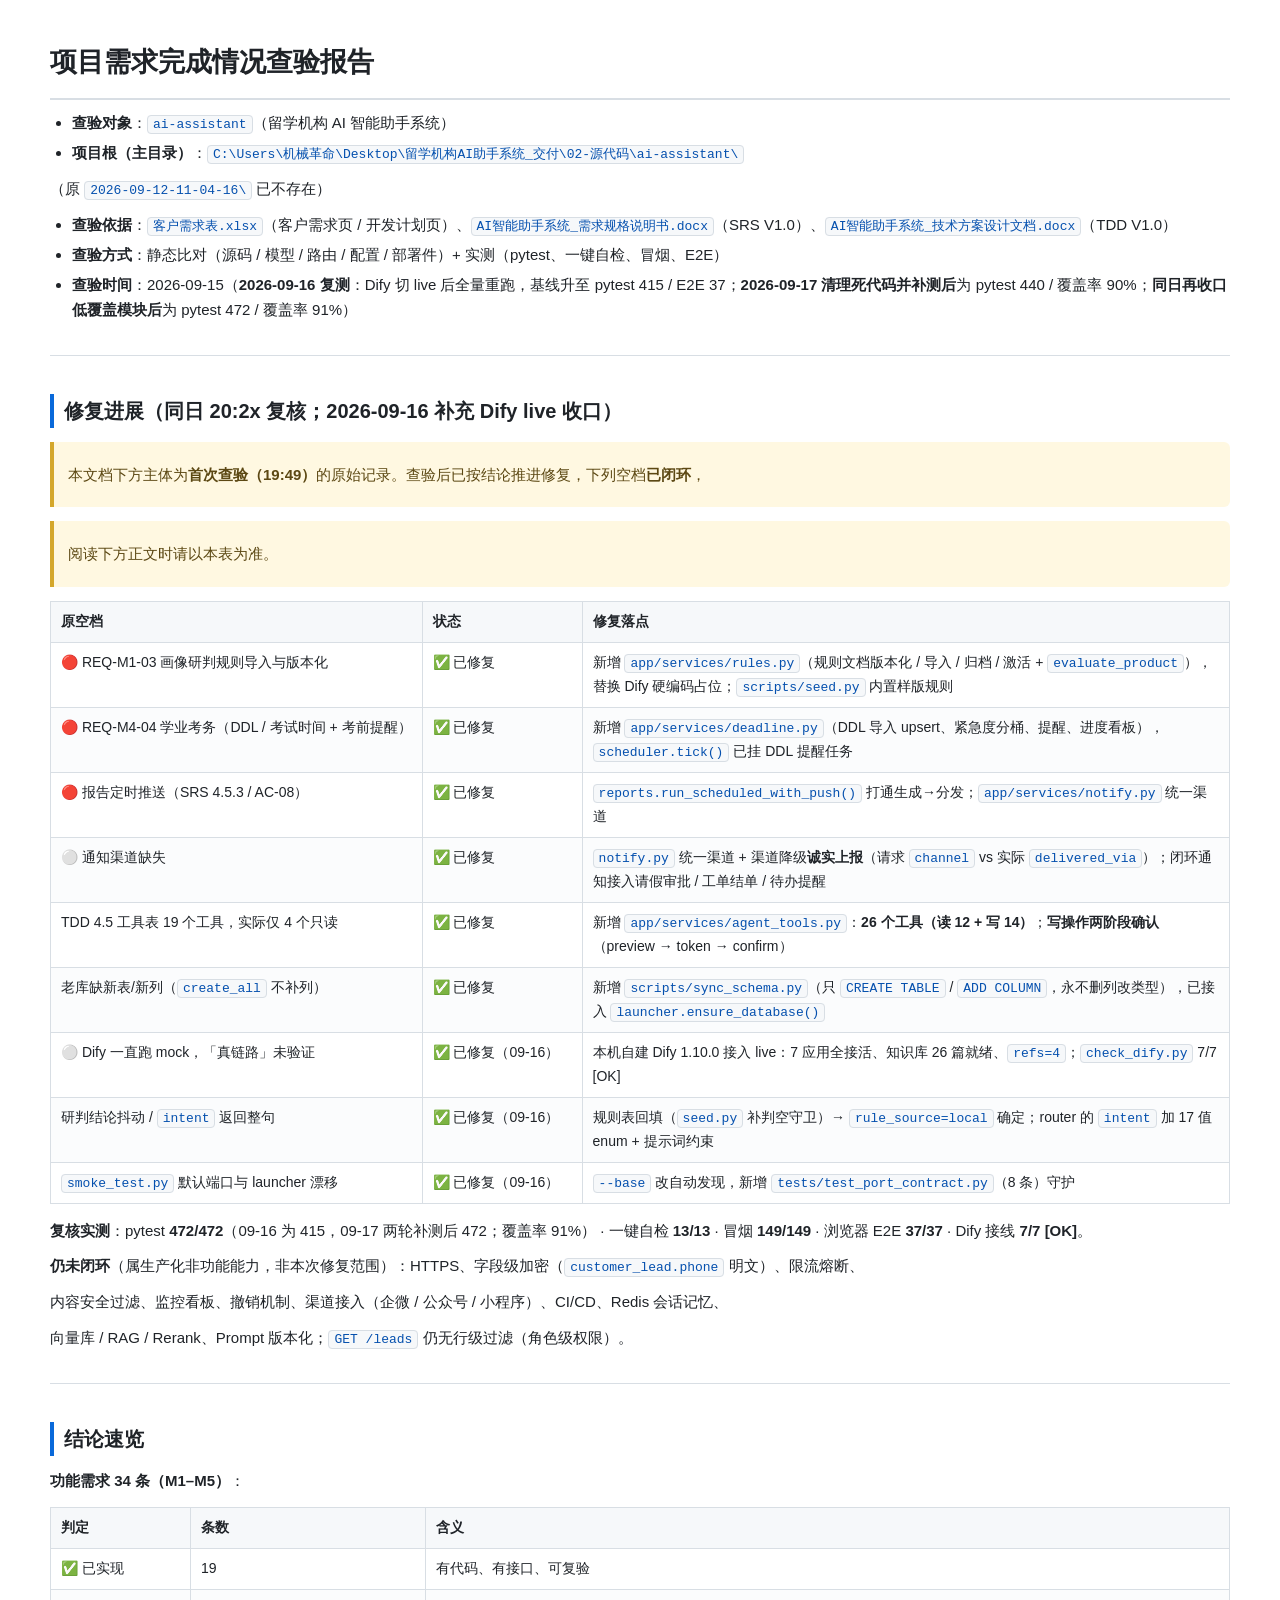
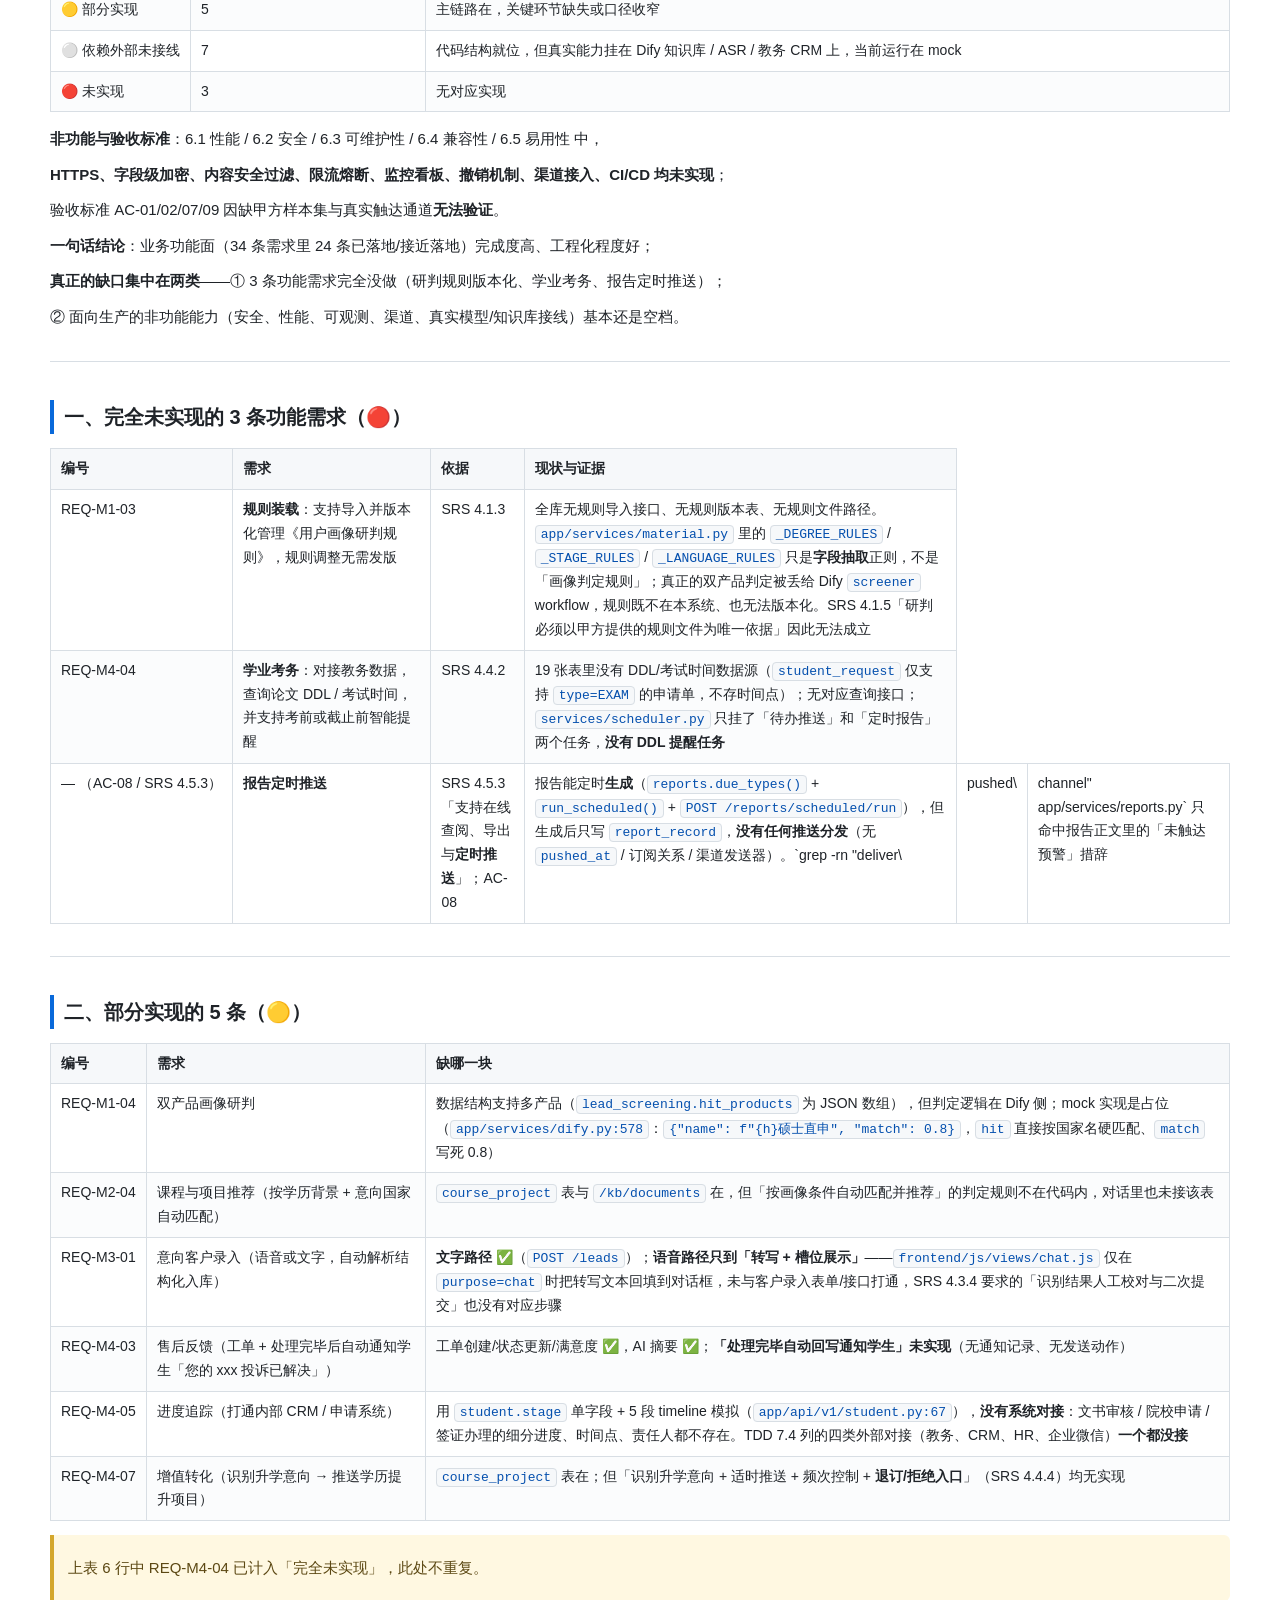
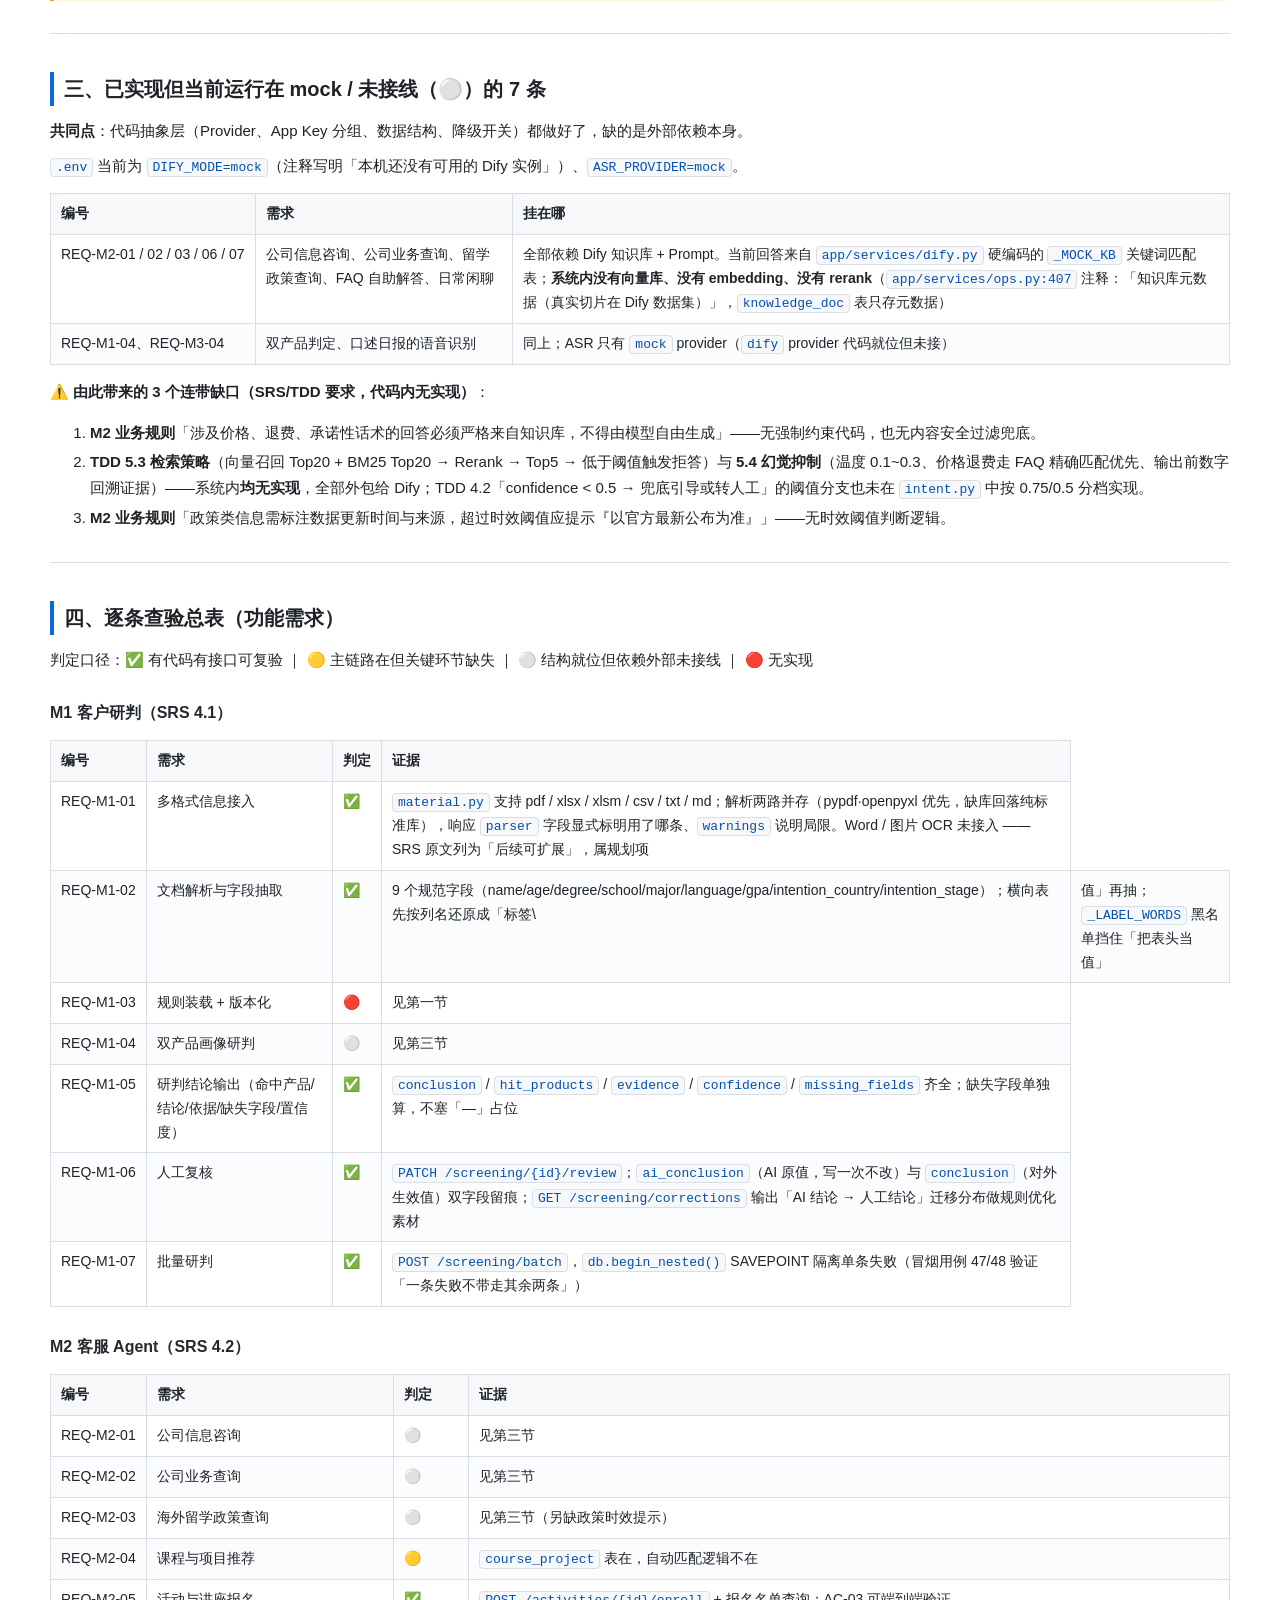
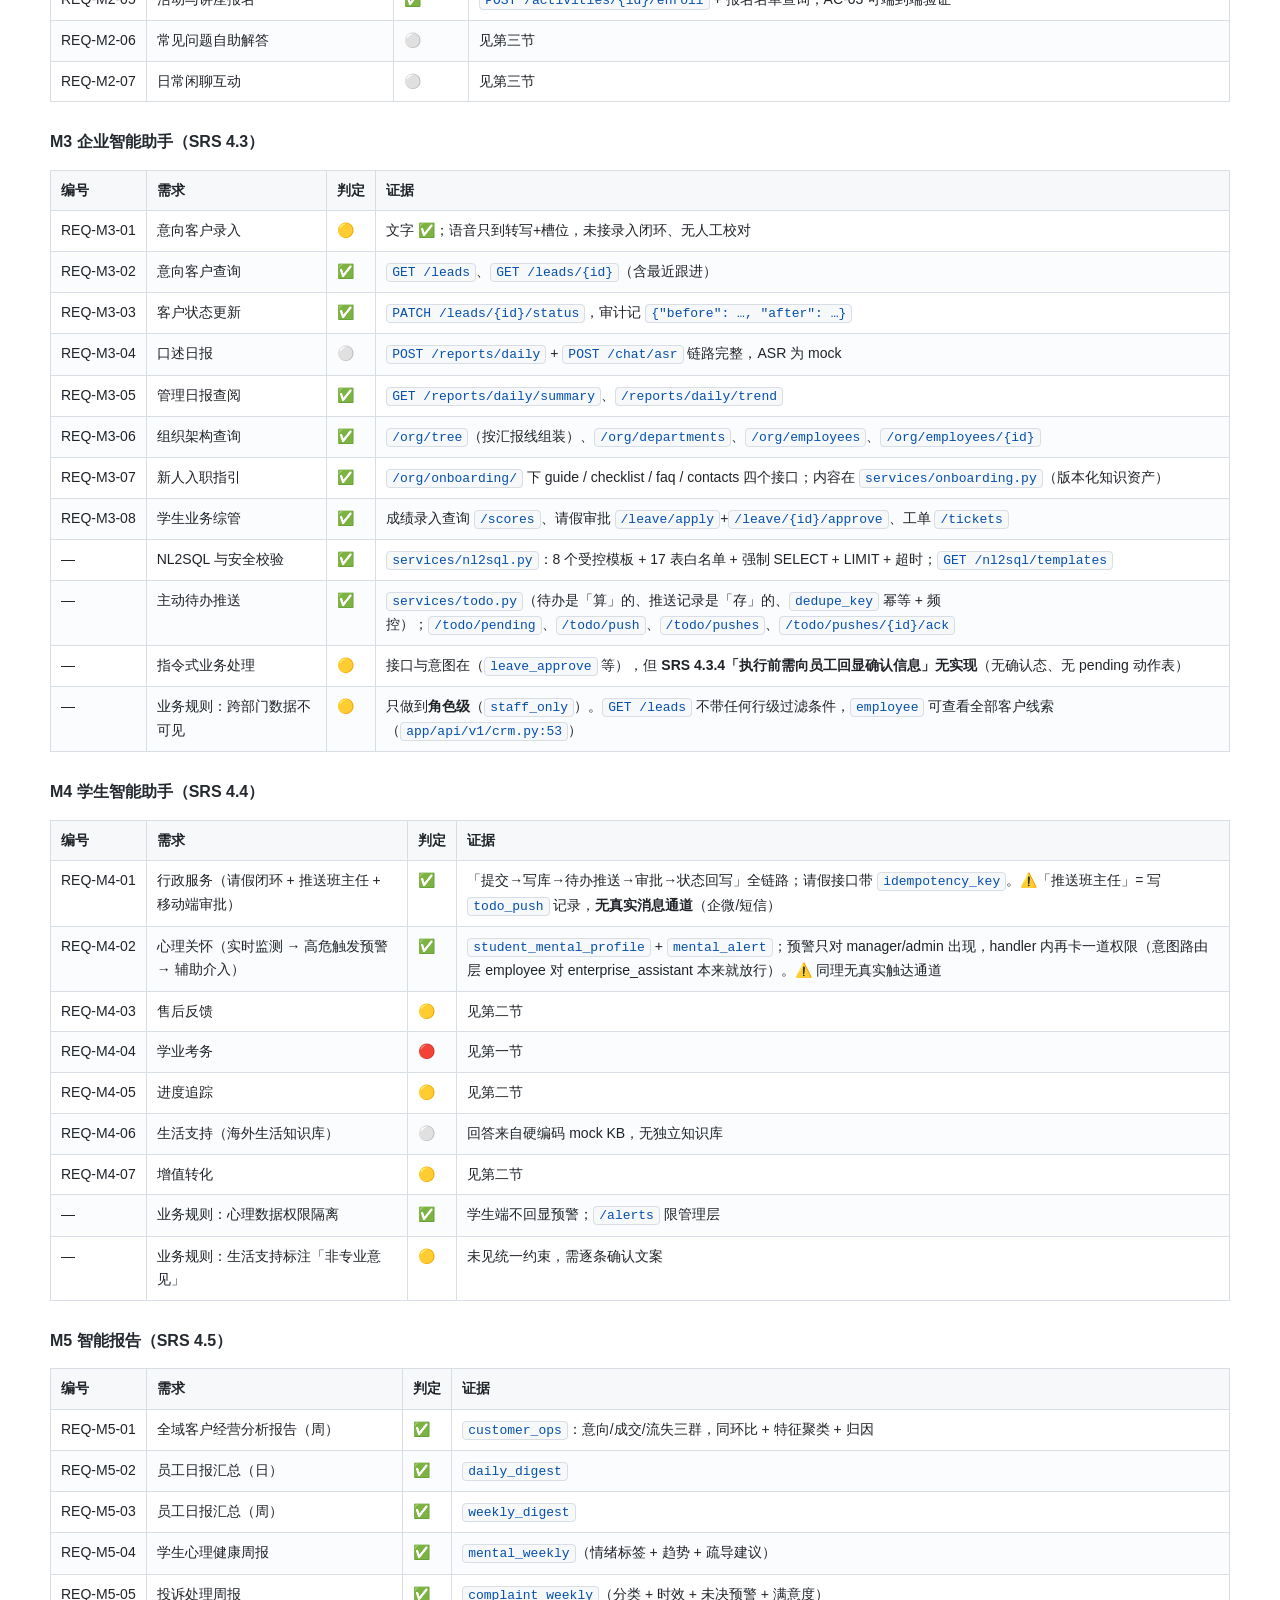
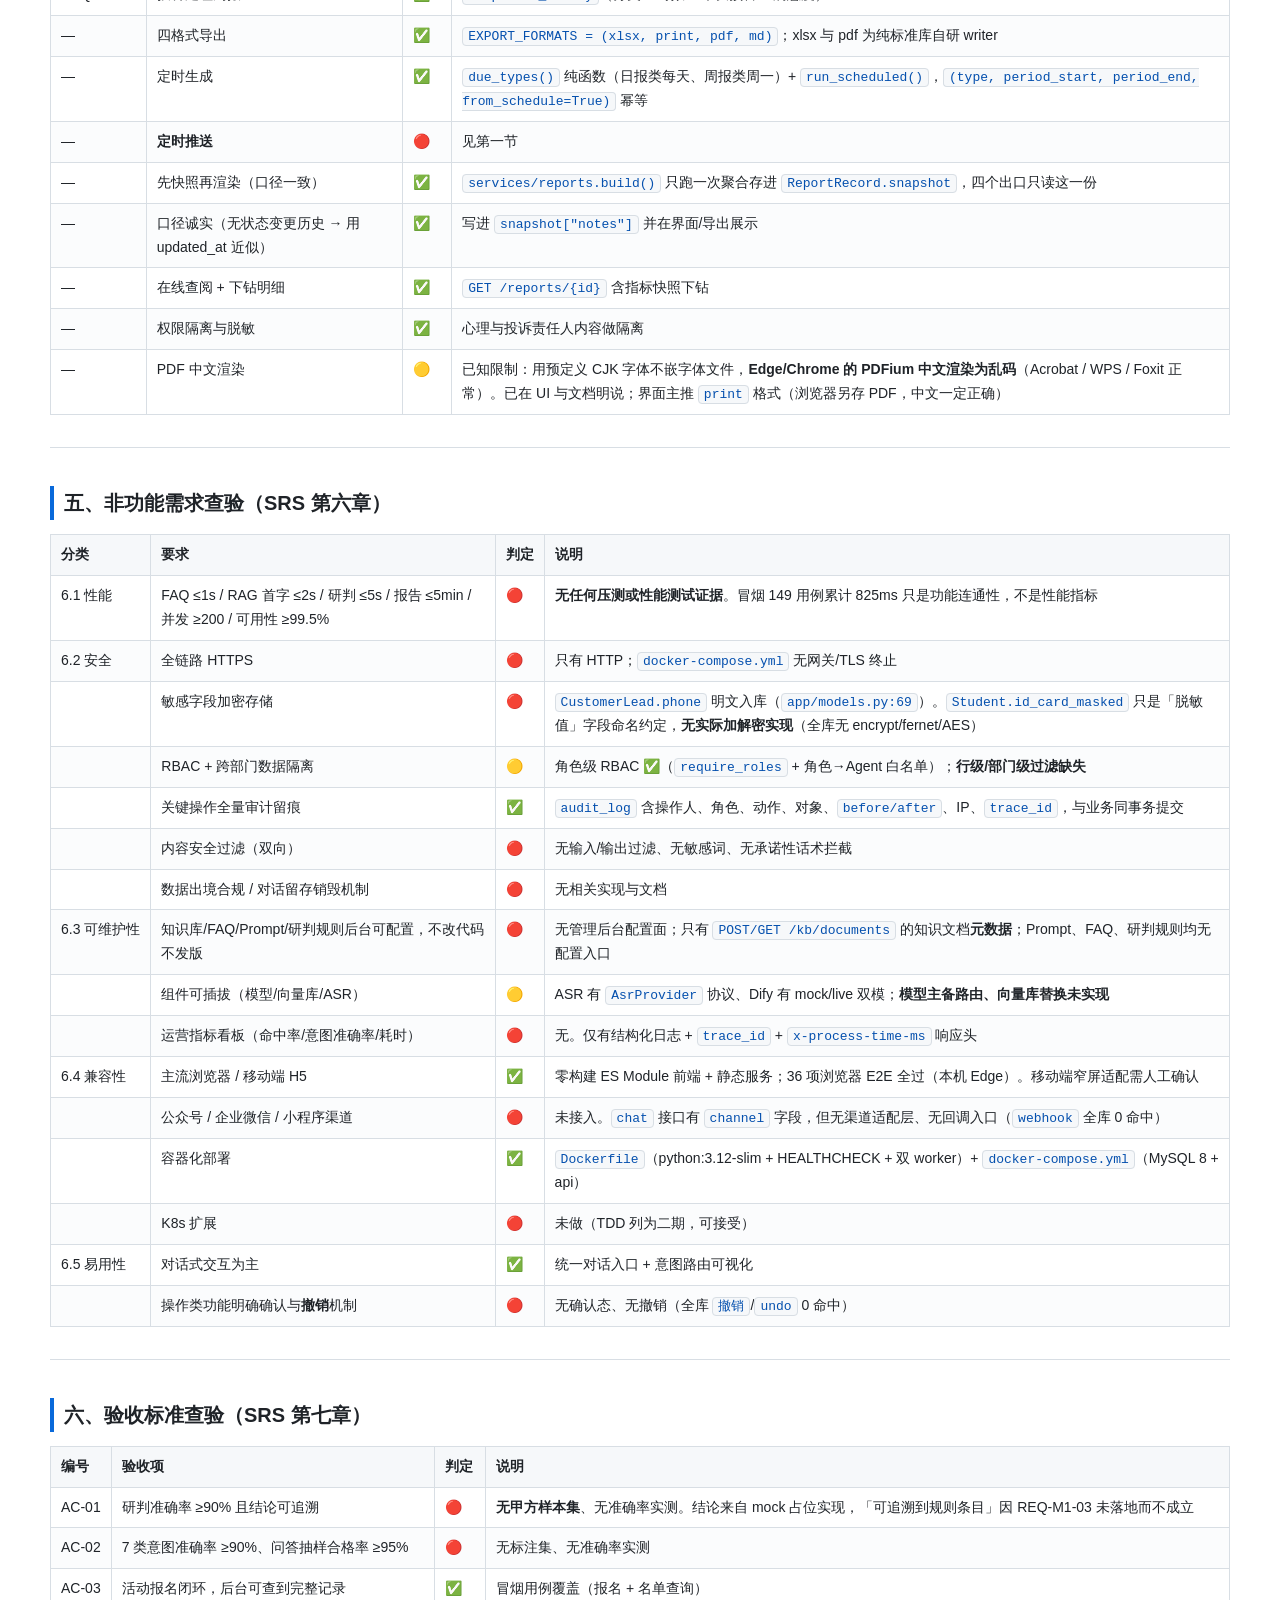
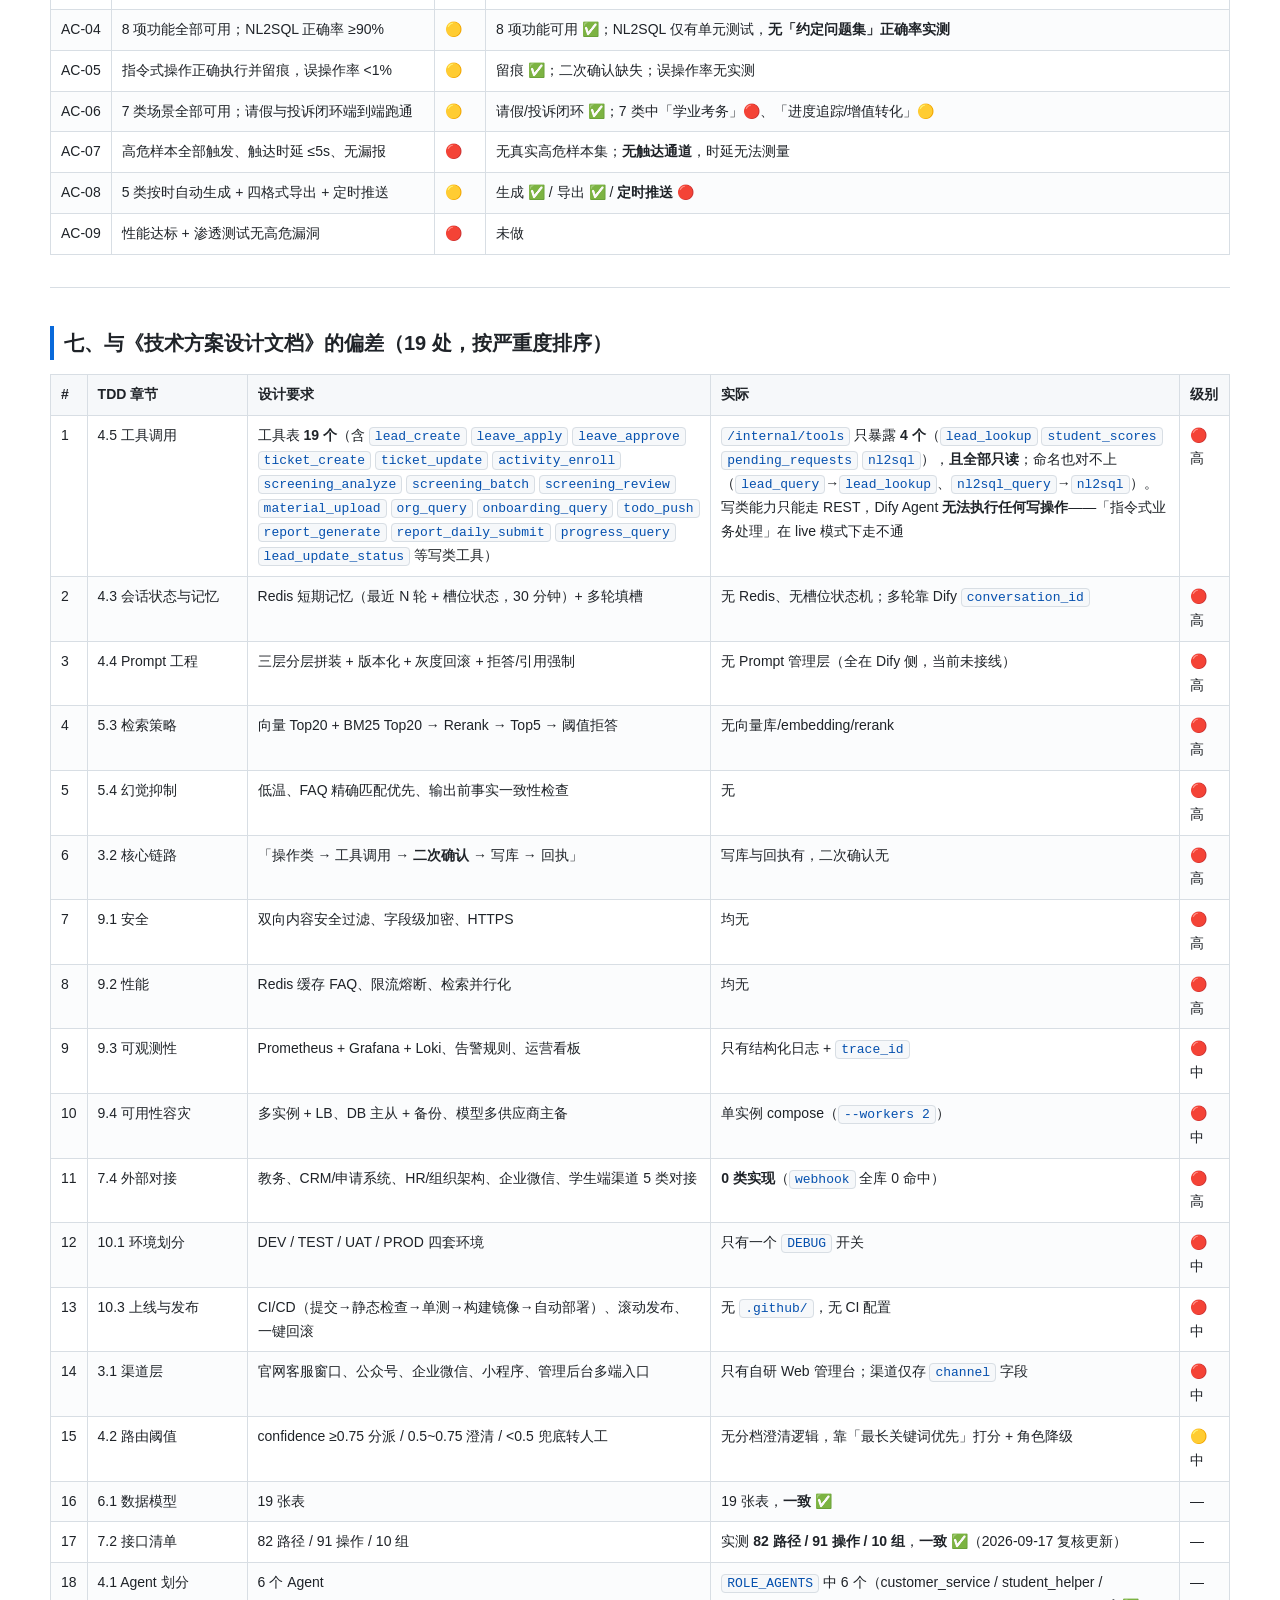
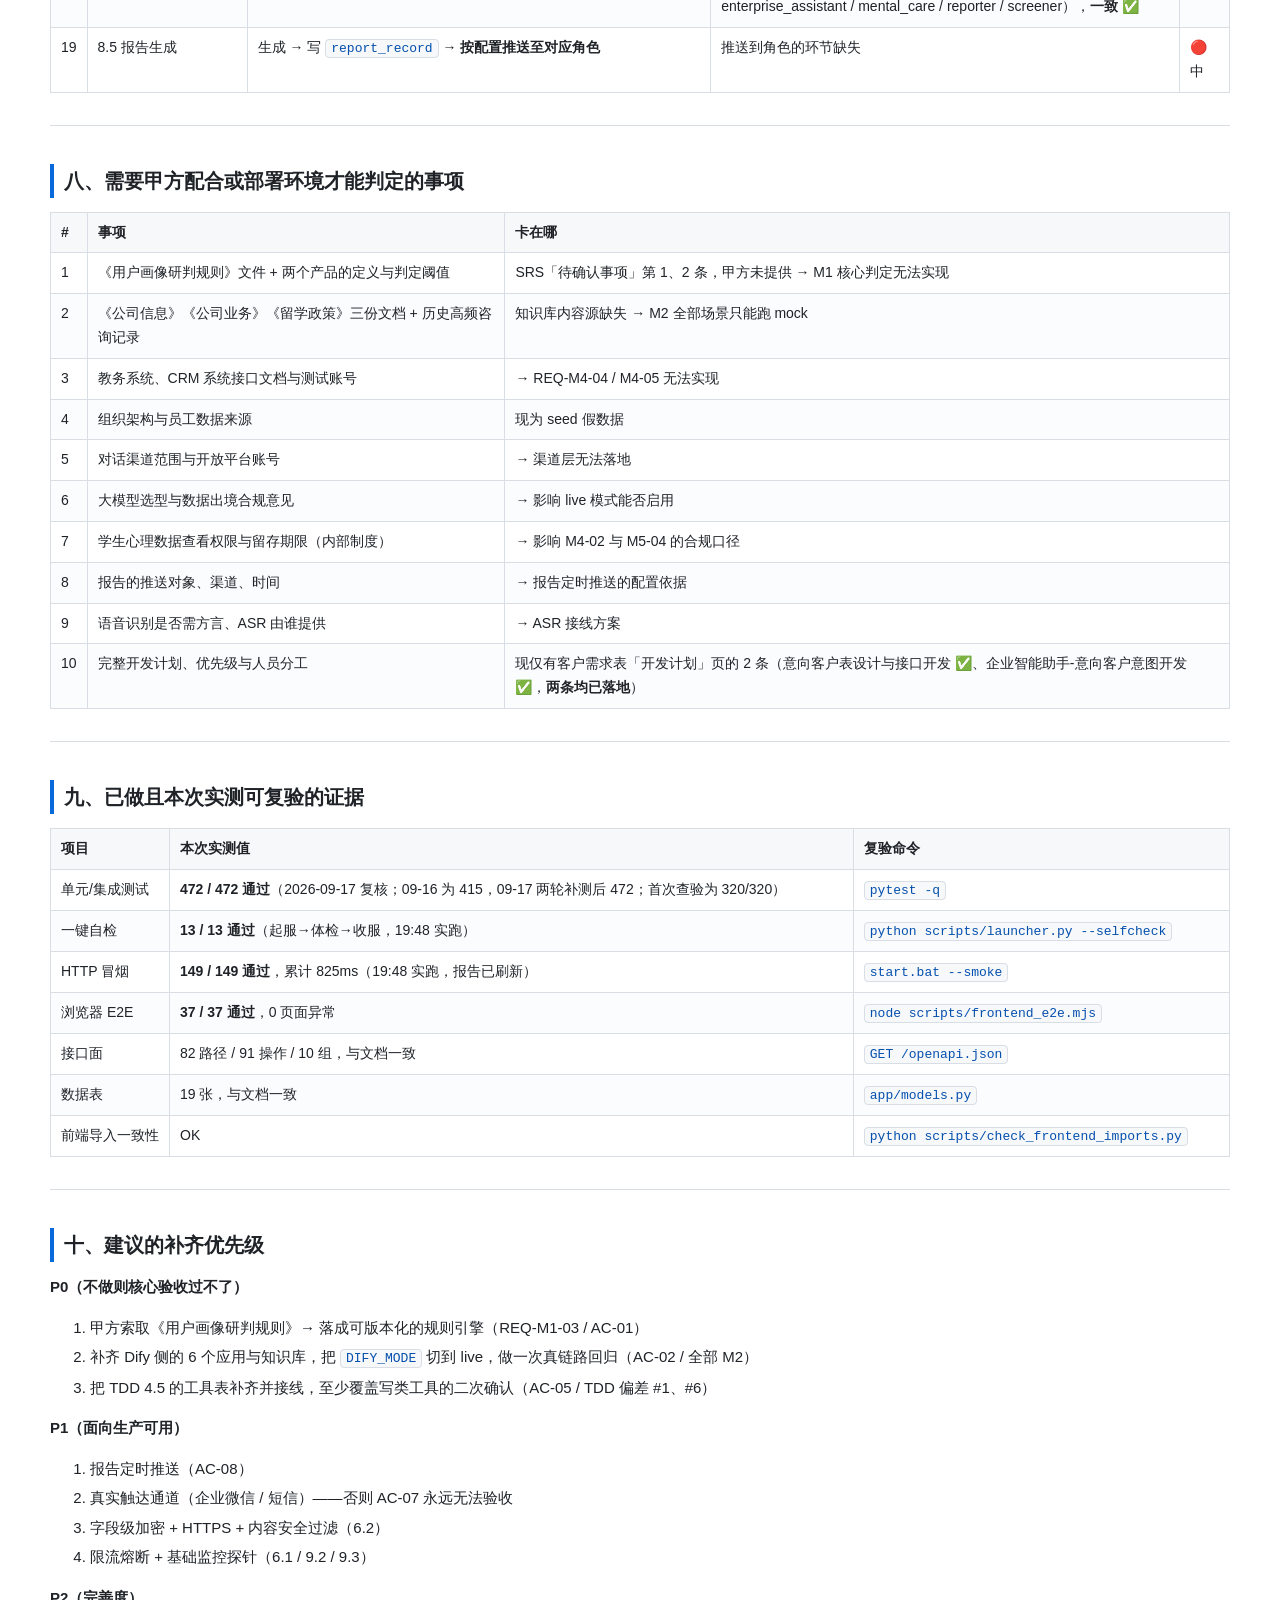
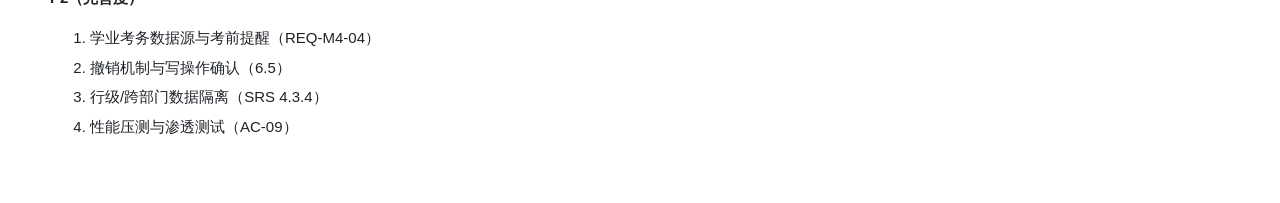
==== 02-源代码/ai-assistant/reports/需求完成情况查验报告.html @ fc799bdf "初始化版本库：留学机构 AI 助手系统交付全量基线（2026-09-17） - 后端 FastAPI + 前端零构建 ES Module + 自建 Dify 1.10 接线 - 交付文档：需求规格书 " ====
<!DOCTYPE html>
<html lang="zh-CN">
<head>
<meta charset="utf-8">
<meta name="viewport" content="width=device-width,initial-scale=1">
<title>项目需求完成情况查验报告</title>
<style>
:root{
  --bg:#ffffff; --fg:#1f2328; --muted:#59636e; --line:#d8dee4;
  --head:#f6f8fa; --accent:#0969da; --warn:#9a6700; --bad:#cf222e; --ok:#1a7f37;
}
*{box-sizing:border-box}
body{
  margin:0; padding:40px 24px 80px; background:var(--bg); color:var(--fg);
  font:15px/1.7 -apple-system,"Segoe UI","Microsoft YaHei",sans-serif;
}
main{max-width:1180px;margin:0 auto}
h1{font-size:27px;margin:0 0 6px;padding-bottom:12px;border-bottom:2px solid var(--line)}
h2{font-size:20px;margin:38px 0 12px;padding-left:10px;border-left:4px solid var(--accent)}
h3{font-size:16px;margin:26px 0 10px;color:#24292f}
h4{font-size:15px;margin:20px 0 8px}
p{margin:10px 0}
ul{margin:10px 0;padding-left:22px}
li{margin:4px 0}
hr{border:0;border-top:1px solid var(--line);margin:32px 0}
blockquote{
  margin:14px 0;padding:10px 14px;background:#fff8e1;border-left:4px solid #d4a72c;
  color:#5c4813;border-radius:0 6px 6px 0;
}
code{
  background:var(--head);border:1px solid var(--line);border-radius:4px;
  padding:1px 5px;font-family:"Cascadia Mono",Consolas,monospace;font-size:13px;
  color:#0550ae;overflow-wrap:break-word;word-break:normal;
}
table{
  width:100%;border-collapse:collapse;margin:14px 0;font-size:14px;
  table-layout:auto;
}
th,td{border:1px solid var(--line);padding:8px 10px;text-align:left;vertical-align:top}
th{background:var(--head);font-weight:600;white-space:nowrap}
tbody tr:nth-child(even){background:#fbfcfd}
td:first-child{white-space:nowrap;width:1%}
td:nth-child(2){min-width:160px}
strong{font-weight:600}
</style>
</head>
<body>
<main>
<h1>项目需求完成情况查验报告</h1>
<ul><li><strong>查验对象</strong>：<code>ai-assistant</code>（留学机构 AI 智能助手系统）</li><li><strong>项目根（主目录）</strong>：<code>C:\Users\机械革命\Desktop\留学机构AI助手系统_交付\02-源代码\ai-assistant\</code></li></ul>
<p>（原 <code>2026-09-12-11-04-16\</code> 已不存在）</p>
<ul><li><strong>查验依据</strong>：<code>客户需求表.xlsx</code>（客户需求页 / 开发计划页）、<code>AI智能助手系统_需求规格说明书.docx</code>（SRS V1.0）、<code>AI智能助手系统_技术方案设计文档.docx</code>（TDD V1.0）</li><li><strong>查验方式</strong>：静态比对（源码 / 模型 / 路由 / 配置 / 部署件）+ 实测（pytest、一键自检、冒烟、E2E）</li><li><strong>查验时间</strong>：2026-09-15（<strong>2026-09-16 复测</strong>：Dify 切 live 后全量重跑，基线升至 pytest 415 / E2E 37；<strong>2026-09-17 清理死代码并补测后</strong>为 pytest 440 / 覆盖率 90%；<strong>同日再收口低覆盖模块后</strong>为 pytest 472 / 覆盖率 91%）</li></ul>
<hr>
<h2>修复进展（同日 20:2x 复核；2026-09-16 补充 Dify live 收口）</h2>
<blockquote><p>本文档下方主体为<strong>首次查验（19:49）</strong>的原始记录。查验后已按结论推进修复，下列空档<strong>已闭环</strong>，</p></blockquote>
<blockquote><p>阅读下方正文时请以本表为准。</p></blockquote>
<table>
<thead><tr><th>原空档</th><th>状态</th><th>修复落点</th></tr></thead>
<tbody>
<tr><td>🔴 REQ-M1-03 画像研判规则导入与版本化</td><td>✅ 已修复</td><td>新增 <code>app/services/rules.py</code>（规则文档版本化 / 导入 / 归档 / 激活 + <code>evaluate_product</code>），替换 Dify 硬编码占位；<code>scripts/seed.py</code> 内置样版规则</td></tr>
<tr><td>🔴 REQ-M4-04 学业考务（DDL / 考试时间 + 考前提醒）</td><td>✅ 已修复</td><td>新增 <code>app/services/deadline.py</code>（DDL 导入 upsert、紧急度分桶、提醒、进度看板），<code>scheduler.tick()</code> 已挂 DDL 提醒任务</td></tr>
<tr><td>🔴 报告定时推送（SRS 4.5.3 / AC-08）</td><td>✅ 已修复</td><td><code>reports.run_scheduled_with_push()</code> 打通生成→分发；<code>app/services/notify.py</code> 统一渠道</td></tr>
<tr><td>⚪ 通知渠道缺失</td><td>✅ 已修复</td><td><code>notify.py</code> 统一渠道 + 渠道降级<strong>诚实上报</strong>（请求 <code>channel</code> vs 实际 <code>delivered_via</code>）；闭环通知接入请假审批 / 工单结单 / 待办提醒</td></tr>
<tr><td>TDD 4.5 工具表 19 个工具，实际仅 4 个只读</td><td>✅ 已修复</td><td>新增 <code>app/services/agent_tools.py</code>：<strong>26 个工具（读 12 + 写 14）</strong>；<strong>写操作两阶段确认</strong>（preview → token → confirm）</td></tr>
<tr><td>老库缺新表/新列（<code>create_all</code> 不补列）</td><td>✅ 已修复</td><td>新增 <code>scripts/sync_schema.py</code>（只 <code>CREATE TABLE</code> / <code>ADD COLUMN</code>，永不删列改类型），已接入 <code>launcher.ensure_database()</code></td></tr>
<tr><td>⚪ Dify 一直跑 mock，「真链路」未验证</td><td>✅ 已修复（09-16）</td><td>本机自建 Dify 1.10.0 接入 live：7 应用全接活、知识库 26 篇就绪、<code>refs=4</code>；<code>check_dify.py</code> 7/7 [OK]</td></tr>
<tr><td>研判结论抖动 / <code>intent</code> 返回整句</td><td>✅ 已修复（09-16）</td><td>规则表回填（<code>seed.py</code> 补判空守卫）→ <code>rule_source=local</code> 确定；router 的 <code>intent</code> 加 17 值 enum + 提示词约束</td></tr>
<tr><td><code>smoke_test.py</code> 默认端口与 launcher 漂移</td><td>✅ 已修复（09-16）</td><td><code>--base</code> 改自动发现，新增 <code>tests/test_port_contract.py</code>（8 条）守护</td></tr>
</tbody></table>
<p><strong>复核实测</strong>：pytest <strong>472/472</strong>（09-16 为 415，09-17 两轮补测后 472；覆盖率 91%） · 一键自检 <strong>13/13</strong> · 冒烟 <strong>149/149</strong> · 浏览器 E2E <strong>37/37</strong> · Dify 接线 <strong>7/7 [OK]</strong>。</p>
<p><strong>仍未闭环</strong>（属生产化非功能能力，非本次修复范围）：HTTPS、字段级加密（<code>customer_lead.phone</code> 明文）、限流熔断、</p>
<p>内容安全过滤、监控看板、撤销机制、渠道接入（企微 / 公众号 / 小程序）、CI/CD、Redis 会话记忆、</p>
<p>向量库 / RAG / Rerank、Prompt 版本化；<code>GET /leads</code> 仍无行级过滤（角色级权限）。</p>
<hr>
<h2>结论速览</h2>
<p><strong>功能需求 34 条（M1–M5）</strong>：</p>
<table>
<thead><tr><th>判定</th><th>条数</th><th>含义</th></tr></thead>
<tbody>
<tr><td>✅ 已实现</td><td>19</td><td>有代码、有接口、可复验</td></tr>
<tr><td>🟡 部分实现</td><td>5</td><td>主链路在，关键环节缺失或口径收窄</td></tr>
<tr><td>⚪ 依赖外部未接线</td><td>7</td><td>代码结构就位，但真实能力挂在 Dify 知识库 / ASR / 教务 CRM 上，当前运行在 mock</td></tr>
<tr><td>🔴 未实现</td><td>3</td><td>无对应实现</td></tr>
</tbody></table>
<p><strong>非功能与验收标准</strong>：6.1 性能 / 6.2 安全 / 6.3 可维护性 / 6.4 兼容性 / 6.5 易用性 中，</p>
<p><strong>HTTPS、字段级加密、内容安全过滤、限流熔断、监控看板、撤销机制、渠道接入、CI/CD 均未实现</strong>；</p>
<p>验收标准 AC-01/02/07/09 因缺甲方样本集与真实触达通道<strong>无法验证</strong>。</p>
<p><strong>一句话结论</strong>：业务功能面（34 条需求里 24 条已落地/接近落地）完成度高、工程化程度好；</p>
<p><strong>真正的缺口集中在两类</strong>——① 3 条功能需求完全没做（研判规则版本化、学业考务、报告定时推送）；</p>
<p>② 面向生产的非功能能力（安全、性能、可观测、渠道、真实模型/知识库接线）基本还是空档。</p>
<hr>
<h2>一、完全未实现的 3 条功能需求（🔴）</h2>
<table>
<thead><tr><th>编号</th><th>需求</th><th>依据</th><th>现状与证据</th></tr></thead>
<tbody>
<tr><td>REQ-M1-03</td><td><strong>规则装载</strong>：支持导入并版本化管理《用户画像研判规则》，规则调整无需发版</td><td>SRS 4.1.3</td><td>全库无规则导入接口、无规则版本表、无规则文件路径。<code>app/services/material.py</code> 里的 <code>_DEGREE_RULES</code> / <code>_STAGE_RULES</code> / <code>_LANGUAGE_RULES</code> 只是<strong>字段抽取</strong>正则，不是「画像判定规则」；真正的双产品判定被丢给 Dify <code>screener</code> workflow，规则既不在本系统、也无法版本化。SRS 4.1.5「研判必须以甲方提供的规则文件为唯一依据」因此无法成立</td></tr>
<tr><td>REQ-M4-04</td><td><strong>学业考务</strong>：对接教务数据，查询论文 DDL / 考试时间，并支持考前或截止前智能提醒</td><td>SRS 4.4.2</td><td>19 张表里没有 DDL/考试时间数据源（<code>student_request</code> 仅支持 <code>type=EXAM</code> 的申请单，不存时间点）；无对应查询接口；<code>services/scheduler.py</code> 只挂了「待办推送」和「定时报告」两个任务，<strong>没有 DDL 提醒任务</strong></td></tr>
<tr><td>— （AC-08 / SRS 4.5.3）</td><td><strong>报告定时推送</strong></td><td>SRS 4.5.3「支持在线查阅、导出与<strong>定时推送</strong>」；AC-08</td><td>报告能定时<strong>生成</strong>（<code>reports.due_types()</code> + <code>run_scheduled()</code> + <code>POST /reports/scheduled/run</code>），但生成后只写 <code>report_record</code>，<strong>没有任何推送分发</strong>（无 <code>pushed_at</code> / 订阅关系 / 渠道发送器）。`grep -rn "deliver\</td><td>pushed\</td><td>channel" app/services/reports.py` 只命中报告正文里的「未触达预警」措辞</td></tr>
</tbody></table>
<hr>
<h2>二、部分实现的 5 条（🟡）</h2>
<table>
<thead><tr><th>编号</th><th>需求</th><th>缺哪一块</th></tr></thead>
<tbody>
<tr><td>REQ-M1-04</td><td>双产品画像研判</td><td>数据结构支持多产品（<code>lead_screening.hit_products</code> 为 JSON 数组），但判定逻辑在 Dify 侧；mock 实现是占位（<code>app/services/dify.py:578</code>：<code>{"name": f"{h}硕士直申", "match": 0.8}</code>，<code>hit</code> 直接按国家名硬匹配、<code>match</code> 写死 0.8）</td></tr>
<tr><td>REQ-M2-04</td><td>课程与项目推荐（按学历背景 + 意向国家自动匹配）</td><td><code>course_project</code> 表与 <code>/kb/documents</code> 在，但「按画像条件自动匹配并推荐」的判定规则不在代码内，对话里也未接该表</td></tr>
<tr><td>REQ-M3-01</td><td>意向客户录入（语音或文字，自动解析结构化入库）</td><td><strong>文字路径 ✅</strong>（<code>POST /leads</code>）；<strong>语音路径只到「转写 + 槽位展示」</strong>——<code>frontend/js/views/chat.js</code> 仅在 <code>purpose=chat</code> 时把转写文本回填到对话框，未与客户录入表单/接口打通，SRS 4.3.4 要求的「识别结果人工校对与二次提交」也没有对应步骤</td></tr>
<tr><td>REQ-M4-03</td><td>售后反馈（工单 + 处理完毕后自动通知学生「您的 xxx 投诉已解决」）</td><td>工单创建/状态更新/满意度 ✅，AI 摘要 ✅；<strong>「处理完毕自动回写通知学生」未实现</strong>（无通知记录、无发送动作）</td></tr>
<tr><td>REQ-M4-05</td><td>进度追踪（打通内部 CRM / 申请系统）</td><td>用 <code>student.stage</code> 单字段 + 5 段 timeline 模拟（<code>app/api/v1/student.py:67</code>），<strong>没有系统对接</strong>：文书审核 / 院校申请 / 签证办理的细分进度、时间点、责任人都不存在。TDD 7.4 列的四类外部对接（教务、CRM、HR、企业微信）<strong>一个都没接</strong></td></tr>
<tr><td>REQ-M4-07</td><td>增值转化（识别升学意向 → 推送学历提升项目）</td><td><code>course_project</code> 表在；但「识别升学意向 + 适时推送 + 频次控制 + <strong>退订/拒绝入口</strong>」（SRS 4.4.4）均无实现</td></tr>
</tbody></table>
<blockquote><p>上表 6 行中 REQ-M4-04 已计入「完全未实现」，此处不重复。</p></blockquote>
<hr>
<h2>三、已实现但当前运行在 mock / 未接线（⚪）的 7 条</h2>
<p><strong>共同点</strong>：代码抽象层（Provider、App Key 分组、数据结构、降级开关）都做好了，缺的是外部依赖本身。</p>
<p><code>.env</code> 当前为 <code>DIFY_MODE=mock</code>（注释写明「本机还没有可用的 Dify 实例」）、<code>ASR_PROVIDER=mock</code>。</p>
<table>
<thead><tr><th>编号</th><th>需求</th><th>挂在哪</th></tr></thead>
<tbody>
<tr><td>REQ-M2-01 / 02 / 03 / 06 / 07</td><td>公司信息咨询、公司业务查询、留学政策查询、FAQ 自助解答、日常闲聊</td><td>全部依赖 Dify 知识库 + Prompt。当前回答来自 <code>app/services/dify.py</code> 硬编码的 <code>_MOCK_KB</code> 关键词匹配表；<strong>系统内没有向量库、没有 embedding、没有 rerank</strong>（<code>app/services/ops.py:407</code> 注释：「知识库元数据（真实切片在 Dify 数据集）」，<code>knowledge_doc</code> 表只存元数据）</td></tr>
<tr><td>REQ-M1-04、REQ-M3-04</td><td>双产品判定、口述日报的语音识别</td><td>同上；ASR 只有 <code>mock</code> provider（<code>dify</code> provider 代码就位但未接）</td></tr>
</tbody></table>
<p><strong>⚠️ 由此带来的 3 个连带缺口（SRS/TDD 要求，代码内无实现）</strong>：</p>
<ol><li><strong>M2 业务规则</strong>「涉及价格、退费、承诺性话术的回答必须严格来自知识库，不得由模型自由生成」——无强制约束代码，也无内容安全过滤兜底。</li><li><strong>TDD 5.3 检索策略</strong>（向量召回 Top20 + BM25 Top20 → Rerank → Top5 → 低于阈值触发拒答）与 <strong>5.4 幻觉抑制</strong>（温度 0.1~0.3、价格退费走 FAQ 精确匹配优先、输出前数字回溯证据）——系统内<strong>均无实现</strong>，全部外包给 Dify；TDD 4.2「confidence &lt; 0.5 → 兜底引导或转人工」的阈值分支也未在 <code>intent.py</code> 中按 0.75/0.5 分档实现。</li><li><strong>M2 业务规则</strong>「政策类信息需标注数据更新时间与来源，超过时效阈值应提示『以官方最新公布为准』」——无时效阈值判断逻辑。</li></ol>
<hr>
<h2>四、逐条查验总表（功能需求）</h2>
<p>判定口径：✅ 有代码有接口可复验 ｜ 🟡 主链路在但关键环节缺失 ｜ ⚪ 结构就位但依赖外部未接线 ｜ 🔴 无实现</p>
<h3>M1 客户研判（SRS 4.1）</h3>
<table>
<thead><tr><th>编号</th><th>需求</th><th>判定</th><th>证据</th></tr></thead>
<tbody>
<tr><td>REQ-M1-01</td><td>多格式信息接入</td><td>✅</td><td><code>material.py</code> 支持 pdf / xlsx / xlsm / csv / txt / md；解析两路并存（pypdf·openpyxl 优先，缺库回落纯标准库），响应 <code>parser</code> 字段显式标明用了哪条、<code>warnings</code> 说明局限。Word / 图片 OCR 未接入 —— SRS 原文列为「后续可扩展」，属规划项</td></tr>
<tr><td>REQ-M1-02</td><td>文档解析与字段抽取</td><td>✅</td><td>9 个规范字段（name/age/degree/school/major/language/gpa/intention_country/intention_stage）；横向表先按列名还原成「标签\</td><td>值」再抽；<code>_LABEL_WORDS</code> 黑名单挡住「把表头当值」</td></tr>
<tr><td>REQ-M1-03</td><td>规则装载 + 版本化</td><td>🔴</td><td>见第一节</td></tr>
<tr><td>REQ-M1-04</td><td>双产品画像研判</td><td>⚪</td><td>见第三节</td></tr>
<tr><td>REQ-M1-05</td><td>研判结论输出（命中产品/结论/依据/缺失字段/置信度）</td><td>✅</td><td><code>conclusion</code> / <code>hit_products</code> / <code>evidence</code> / <code>confidence</code> / <code>missing_fields</code> 齐全；缺失字段单独算，不塞「—」占位</td></tr>
<tr><td>REQ-M1-06</td><td>人工复核</td><td>✅</td><td><code>PATCH /screening/{id}/review</code>；<code>ai_conclusion</code>（AI 原值，写一次不改）与 <code>conclusion</code>（对外生效值）双字段留痕；<code>GET /screening/corrections</code> 输出「AI 结论 → 人工结论」迁移分布做规则优化素材</td></tr>
<tr><td>REQ-M1-07</td><td>批量研判</td><td>✅</td><td><code>POST /screening/batch</code>，<code>db.begin_nested()</code> SAVEPOINT 隔离单条失败（冒烟用例 47/48 验证「一条失败不带走其余两条」）</td></tr>
</tbody></table>
<h3>M2 客服 Agent（SRS 4.2）</h3>
<table>
<thead><tr><th>编号</th><th>需求</th><th>判定</th><th>证据</th></tr></thead>
<tbody>
<tr><td>REQ-M2-01</td><td>公司信息咨询</td><td>⚪</td><td>见第三节</td></tr>
<tr><td>REQ-M2-02</td><td>公司业务查询</td><td>⚪</td><td>见第三节</td></tr>
<tr><td>REQ-M2-03</td><td>海外留学政策查询</td><td>⚪</td><td>见第三节（另缺政策时效提示）</td></tr>
<tr><td>REQ-M2-04</td><td>课程与项目推荐</td><td>🟡</td><td><code>course_project</code> 表在，自动匹配逻辑不在</td></tr>
<tr><td>REQ-M2-05</td><td>活动与讲座报名</td><td>✅</td><td><code>POST /activities/{id}/enroll</code> + 报名名单查询；AC-03 可端到端验证</td></tr>
<tr><td>REQ-M2-06</td><td>常见问题自助解答</td><td>⚪</td><td>见第三节</td></tr>
<tr><td>REQ-M2-07</td><td>日常闲聊互动</td><td>⚪</td><td>见第三节</td></tr>
</tbody></table>
<h3>M3 企业智能助手（SRS 4.3）</h3>
<table>
<thead><tr><th>编号</th><th>需求</th><th>判定</th><th>证据</th></tr></thead>
<tbody>
<tr><td>REQ-M3-01</td><td>意向客户录入</td><td>🟡</td><td>文字 ✅；语音只到转写+槽位，未接录入闭环、无人工校对</td></tr>
<tr><td>REQ-M3-02</td><td>意向客户查询</td><td>✅</td><td><code>GET /leads</code>、<code>GET /leads/{id}</code>（含最近跟进）</td></tr>
<tr><td>REQ-M3-03</td><td>客户状态更新</td><td>✅</td><td><code>PATCH /leads/{id}/status</code>，审计记 <code>{"before": …, "after": …}</code></td></tr>
<tr><td>REQ-M3-04</td><td>口述日报</td><td>⚪</td><td><code>POST /reports/daily</code> + <code>POST /chat/asr</code> 链路完整，ASR 为 mock</td></tr>
<tr><td>REQ-M3-05</td><td>管理日报查阅</td><td>✅</td><td><code>GET /reports/daily/summary</code>、<code>/reports/daily/trend</code></td></tr>
<tr><td>REQ-M3-06</td><td>组织架构查询</td><td>✅</td><td><code>/org/tree</code>（按汇报线组装）、<code>/org/departments</code>、<code>/org/employees</code>、<code>/org/employees/{id}</code></td></tr>
<tr><td>REQ-M3-07</td><td>新人入职指引</td><td>✅</td><td><code>/org/onboarding/</code> 下 guide / checklist / faq / contacts 四个接口；内容在 <code>services/onboarding.py</code>（版本化知识资产）</td></tr>
<tr><td>REQ-M3-08</td><td>学生业务综管</td><td>✅</td><td>成绩录入查询 <code>/scores</code>、请假审批 <code>/leave/apply</code>+<code>/leave/{id}/approve</code>、工单 <code>/tickets</code></td></tr>
<tr><td>—</td><td>NL2SQL 与安全校验</td><td>✅</td><td><code>services/nl2sql.py</code>：8 个受控模板 + 17 表白名单 + 强制 SELECT + LIMIT + 超时；<code>GET /nl2sql/templates</code></td></tr>
<tr><td>—</td><td>主动待办推送</td><td>✅</td><td><code>services/todo.py</code>（待办是「算」的、推送记录是「存」的、<code>dedupe_key</code> 幂等 + 频控）；<code>/todo/pending</code>、<code>/todo/push</code>、<code>/todo/pushes</code>、<code>/todo/pushes/{id}/ack</code></td></tr>
<tr><td>—</td><td>指令式业务处理</td><td>🟡</td><td>接口与意图在（<code>leave_approve</code> 等），但 <strong>SRS 4.3.4「执行前需向员工回显确认信息」无实现</strong>（无确认态、无 pending 动作表）</td></tr>
<tr><td>—</td><td>业务规则：跨部门数据不可见</td><td>🟡</td><td>只做到<strong>角色级</strong>（<code>staff_only</code>）。<code>GET /leads</code> 不带任何行级过滤条件，<code>employee</code> 可查看全部客户线索（<code>app/api/v1/crm.py:53</code>）</td></tr>
</tbody></table>
<h3>M4 学生智能助手（SRS 4.4）</h3>
<table>
<thead><tr><th>编号</th><th>需求</th><th>判定</th><th>证据</th></tr></thead>
<tbody>
<tr><td>REQ-M4-01</td><td>行政服务（请假闭环 + 推送班主任 + 移动端审批）</td><td>✅</td><td>「提交→写库→待办推送→审批→状态回写」全链路；请假接口带 <code>idempotency_key</code>。⚠️「推送班主任」= 写 <code>todo_push</code> 记录，<strong>无真实消息通道</strong>（企微/短信）</td></tr>
<tr><td>REQ-M4-02</td><td>心理关怀（实时监测 → 高危触发预警 → 辅助介入）</td><td>✅</td><td><code>student_mental_profile</code> + <code>mental_alert</code>；预警只对 manager/admin 出现，handler 内再卡一道权限（意图路由层 employee 对 enterprise_assistant 本来就放行）。⚠️ 同理无真实触达通道</td></tr>
<tr><td>REQ-M4-03</td><td>售后反馈</td><td>🟡</td><td>见第二节</td></tr>
<tr><td>REQ-M4-04</td><td>学业考务</td><td>🔴</td><td>见第一节</td></tr>
<tr><td>REQ-M4-05</td><td>进度追踪</td><td>🟡</td><td>见第二节</td></tr>
<tr><td>REQ-M4-06</td><td>生活支持（海外生活知识库）</td><td>⚪</td><td>回答来自硬编码 mock KB，无独立知识库</td></tr>
<tr><td>REQ-M4-07</td><td>增值转化</td><td>🟡</td><td>见第二节</td></tr>
<tr><td>—</td><td>业务规则：心理数据权限隔离</td><td>✅</td><td>学生端不回显预警；<code>/alerts</code> 限管理层</td></tr>
<tr><td>—</td><td>业务规则：生活支持标注「非专业意见」</td><td>🟡</td><td>未见统一约束，需逐条确认文案</td></tr>
</tbody></table>
<h3>M5 智能报告（SRS 4.5）</h3>
<table>
<thead><tr><th>编号</th><th>需求</th><th>判定</th><th>证据</th></tr></thead>
<tbody>
<tr><td>REQ-M5-01</td><td>全域客户经营分析报告（周）</td><td>✅</td><td><code>customer_ops</code>：意向/成交/流失三群，同环比 + 特征聚类 + 归因</td></tr>
<tr><td>REQ-M5-02</td><td>员工日报汇总（日）</td><td>✅</td><td><code>daily_digest</code></td></tr>
<tr><td>REQ-M5-03</td><td>员工日报汇总（周）</td><td>✅</td><td><code>weekly_digest</code></td></tr>
<tr><td>REQ-M5-04</td><td>学生心理健康周报</td><td>✅</td><td><code>mental_weekly</code>（情绪标签 + 趋势 + 疏导建议）</td></tr>
<tr><td>REQ-M5-05</td><td>投诉处理周报</td><td>✅</td><td><code>complaint_weekly</code>（分类 + 时效 + 未决预警 + 满意度）</td></tr>
<tr><td>—</td><td>四格式导出</td><td>✅</td><td><code>EXPORT_FORMATS = (xlsx, print, pdf, md)</code>；xlsx 与 pdf 为纯标准库自研 writer</td></tr>
<tr><td>—</td><td>定时生成</td><td>✅</td><td><code>due_types()</code> 纯函数（日报类每天、周报类周一）+ <code>run_scheduled()</code>，<code>(type, period_start, period_end, from_schedule=True)</code> 幂等</td></tr>
<tr><td>—</td><td><strong>定时推送</strong></td><td>🔴</td><td>见第一节</td></tr>
<tr><td>—</td><td>先快照再渲染（口径一致）</td><td>✅</td><td><code>services/reports.build()</code> 只跑一次聚合存进 <code>ReportRecord.snapshot</code>，四个出口只读这一份</td></tr>
<tr><td>—</td><td>口径诚实（无状态变更历史 → 用 updated_at 近似）</td><td>✅</td><td>写进 <code>snapshot["notes"]</code> 并在界面/导出展示</td></tr>
<tr><td>—</td><td>在线查阅 + 下钻明细</td><td>✅</td><td><code>GET /reports/{id}</code> 含指标快照下钻</td></tr>
<tr><td>—</td><td>权限隔离与脱敏</td><td>✅</td><td>心理与投诉责任人内容做隔离</td></tr>
<tr><td>—</td><td>PDF 中文渲染</td><td>🟡</td><td>已知限制：用预定义 CJK 字体不嵌字体文件，<strong>Edge/Chrome 的 PDFium 中文渲染为乱码</strong>（Acrobat / WPS / Foxit 正常）。已在 UI 与文档明说；界面主推 <code>print</code> 格式（浏览器另存 PDF，中文一定正确）</td></tr>
</tbody></table>
<hr>
<h2>五、非功能需求查验（SRS 第六章）</h2>
<table>
<thead><tr><th>分类</th><th>要求</th><th>判定</th><th>说明</th></tr></thead>
<tbody>
<tr><td>6.1 性能</td><td>FAQ ≤1s / RAG 首字 ≤2s / 研判 ≤5s / 报告 ≤5min / 并发 ≥200 / 可用性 ≥99.5%</td><td>🔴</td><td><strong>无任何压测或性能测试证据</strong>。冒烟 149 用例累计 825ms 只是功能连通性，不是性能指标</td></tr>
<tr><td>6.2 安全</td><td>全链路 HTTPS</td><td>🔴</td><td>只有 HTTP；<code>docker-compose.yml</code> 无网关/TLS 终止</td></tr>
<tr><td></td><td>敏感字段加密存储</td><td>🔴</td><td><code>CustomerLead.phone</code> 明文入库（<code>app/models.py:69</code>）。<code>Student.id_card_masked</code> 只是「脱敏值」字段命名约定，<strong>无实际加解密实现</strong>（全库无 encrypt/fernet/AES）</td></tr>
<tr><td></td><td>RBAC + 跨部门数据隔离</td><td>🟡</td><td>角色级 RBAC ✅（<code>require_roles</code> + 角色→Agent 白名单）；<strong>行级/部门级过滤缺失</strong></td></tr>
<tr><td></td><td>关键操作全量审计留痕</td><td>✅</td><td><code>audit_log</code> 含操作人、角色、动作、对象、<code>before/after</code>、IP、<code>trace_id</code>，与业务同事务提交</td></tr>
<tr><td></td><td>内容安全过滤（双向）</td><td>🔴</td><td>无输入/输出过滤、无敏感词、无承诺性话术拦截</td></tr>
<tr><td></td><td>数据出境合规 / 对话留存销毁机制</td><td>🔴</td><td>无相关实现与文档</td></tr>
<tr><td>6.3 可维护性</td><td>知识库/FAQ/Prompt/研判规则后台可配置，不改代码不发版</td><td>🔴</td><td>无管理后台配置面；只有 <code>POST/GET /kb/documents</code> 的知识文档<strong>元数据</strong>；Prompt、FAQ、研判规则均无配置入口</td></tr>
<tr><td></td><td>组件可插拔（模型/向量库/ASR）</td><td>🟡</td><td>ASR 有 <code>AsrProvider</code> 协议、Dify 有 mock/live 双模；<strong>模型主备路由、向量库替换未实现</strong></td></tr>
<tr><td></td><td>运营指标看板（命中率/意图准确率/耗时）</td><td>🔴</td><td>无。仅有结构化日志 + <code>trace_id</code> + <code>x-process-time-ms</code> 响应头</td></tr>
<tr><td>6.4 兼容性</td><td>主流浏览器 / 移动端 H5</td><td>✅</td><td>零构建 ES Module 前端 + 静态服务；36 项浏览器 E2E 全过（本机 Edge）。移动端窄屏适配需人工确认</td></tr>
<tr><td></td><td>公众号 / 企业微信 / 小程序渠道</td><td>🔴</td><td>未接入。<code>chat</code> 接口有 <code>channel</code> 字段，但无渠道适配层、无回调入口（<code>webhook</code> 全库 0 命中）</td></tr>
<tr><td></td><td>容器化部署</td><td>✅</td><td><code>Dockerfile</code>（python:3.12-slim + HEALTHCHECK + 双 worker）+ <code>docker-compose.yml</code>（MySQL 8 + api）</td></tr>
<tr><td></td><td>K8s 扩展</td><td>🔴</td><td>未做（TDD 列为二期，可接受）</td></tr>
<tr><td>6.5 易用性</td><td>对话式交互为主</td><td>✅</td><td>统一对话入口 + 意图路由可视化</td></tr>
<tr><td></td><td>操作类功能明确确认与<strong>撤销</strong>机制</td><td>🔴</td><td>无确认态、无撤销（全库 <code>撤销</code>/<code>undo</code> 0 命中）</td></tr>
</tbody></table>
<hr>
<h2>六、验收标准查验（SRS 第七章）</h2>
<table>
<thead><tr><th>编号</th><th>验收项</th><th>判定</th><th>说明</th></tr></thead>
<tbody>
<tr><td>AC-01</td><td>研判准确率 ≥90% 且结论可追溯</td><td>🔴</td><td><strong>无甲方样本集</strong>、无准确率实测。结论来自 mock 占位实现，「可追溯到规则条目」因 REQ-M1-03 未落地而不成立</td></tr>
<tr><td>AC-02</td><td>7 类意图准确率 ≥90%、问答抽样合格率 ≥95%</td><td>🔴</td><td>无标注集、无准确率实测</td></tr>
<tr><td>AC-03</td><td>活动报名闭环，后台可查到完整记录</td><td>✅</td><td>冒烟用例覆盖（报名 + 名单查询）</td></tr>
<tr><td>AC-04</td><td>8 项功能全部可用；NL2SQL 正确率 ≥90%</td><td>🟡</td><td>8 项功能可用 ✅；NL2SQL 仅有单元测试，<strong>无「约定问题集」正确率实测</strong></td></tr>
<tr><td>AC-05</td><td>指令式操作正确执行并留痕，误操作率 &lt;1%</td><td>🟡</td><td>留痕 ✅；二次确认缺失；误操作率无实测</td></tr>
<tr><td>AC-06</td><td>7 类场景全部可用；请假与投诉闭环端到端跑通</td><td>🟡</td><td>请假/投诉闭环 ✅；7 类中「学业考务」🔴、「进度追踪/增值转化」🟡</td></tr>
<tr><td>AC-07</td><td>高危样本全部触发、触达时延 ≤5s、无漏报</td><td>🔴</td><td>无真实高危样本集；<strong>无触达通道</strong>，时延无法测量</td></tr>
<tr><td>AC-08</td><td>5 类按时自动生成 + 四格式导出 + 定时推送</td><td>🟡</td><td>生成 ✅ / 导出 ✅ / <strong>定时推送 🔴</strong></td></tr>
<tr><td>AC-09</td><td>性能达标 + 渗透测试无高危漏洞</td><td>🔴</td><td>未做</td></tr>
</tbody></table>
<hr>
<h2>七、与《技术方案设计文档》的偏差（19 处，按严重度排序）</h2>
<table>
<thead><tr><th>#</th><th>TDD 章节</th><th>设计要求</th><th>实际</th><th>级别</th></tr></thead>
<tbody>
<tr><td>1</td><td>4.5 工具调用</td><td>工具表 <strong>19 个</strong>（含 <code>lead_create</code> <code>leave_apply</code> <code>leave_approve</code> <code>ticket_create</code> <code>ticket_update</code> <code>activity_enroll</code> <code>screening_analyze</code> <code>screening_batch</code> <code>screening_review</code> <code>material_upload</code> <code>org_query</code> <code>onboarding_query</code> <code>todo_push</code> <code>report_generate</code> <code>report_daily_submit</code> <code>progress_query</code> <code>lead_update_status</code> 等写类工具）</td><td><code>/internal/tools</code> 只暴露 <strong>4 个</strong>（<code>lead_lookup</code> <code>student_scores</code> <code>pending_requests</code> <code>nl2sql</code>），<strong>且全部只读</strong>；命名也对不上（<code>lead_query</code>→<code>lead_lookup</code>、<code>nl2sql_query</code>→<code>nl2sql</code>）。写类能力只能走 REST，Dify Agent <strong>无法执行任何写操作</strong>——「指令式业务处理」在 live 模式下走不通</td><td>🔴 高</td></tr>
<tr><td>2</td><td>4.3 会话状态与记忆</td><td>Redis 短期记忆（最近 N 轮 + 槽位状态，30 分钟）+ 多轮填槽</td><td>无 Redis、无槽位状态机；多轮靠 Dify <code>conversation_id</code></td><td>🔴 高</td></tr>
<tr><td>3</td><td>4.4 Prompt 工程</td><td>三层分层拼装 + 版本化 + 灰度回滚 + 拒答/引用强制</td><td>无 Prompt 管理层（全在 Dify 侧，当前未接线）</td><td>🔴 高</td></tr>
<tr><td>4</td><td>5.3 检索策略</td><td>向量 Top20 + BM25 Top20 → Rerank → Top5 → 阈值拒答</td><td>无向量库/embedding/rerank</td><td>🔴 高</td></tr>
<tr><td>5</td><td>5.4 幻觉抑制</td><td>低温、FAQ 精确匹配优先、输出前事实一致性检查</td><td>无</td><td>🔴 高</td></tr>
<tr><td>6</td><td>3.2 核心链路</td><td>「操作类 → 工具调用 → <strong>二次确认</strong> → 写库 → 回执」</td><td>写库与回执有，二次确认无</td><td>🔴 高</td></tr>
<tr><td>7</td><td>9.1 安全</td><td>双向内容安全过滤、字段级加密、HTTPS</td><td>均无</td><td>🔴 高</td></tr>
<tr><td>8</td><td>9.2 性能</td><td>Redis 缓存 FAQ、限流熔断、检索并行化</td><td>均无</td><td>🔴 高</td></tr>
<tr><td>9</td><td>9.3 可观测性</td><td>Prometheus + Grafana + Loki、告警规则、运营看板</td><td>只有结构化日志 + <code>trace_id</code></td><td>🔴 中</td></tr>
<tr><td>10</td><td>9.4 可用性容灾</td><td>多实例 + LB、DB 主从 + 备份、模型多供应商主备</td><td>单实例 compose（<code>--workers 2</code>）</td><td>🔴 中</td></tr>
<tr><td>11</td><td>7.4 外部对接</td><td>教务、CRM/申请系统、HR/组织架构、企业微信、学生端渠道 5 类对接</td><td><strong>0 类实现</strong>（<code>webhook</code> 全库 0 命中）</td><td>🔴 高</td></tr>
<tr><td>12</td><td>10.1 环境划分</td><td>DEV / TEST / UAT / PROD 四套环境</td><td>只有一个 <code>DEBUG</code> 开关</td><td>🔴 中</td></tr>
<tr><td>13</td><td>10.3 上线与发布</td><td>CI/CD（提交→静态检查→单测→构建镜像→自动部署）、滚动发布、一键回滚</td><td>无 <code>.github/</code>，无 CI 配置</td><td>🔴 中</td></tr>
<tr><td>14</td><td>3.1 渠道层</td><td>官网客服窗口、公众号、企业微信、小程序、管理后台多端入口</td><td>只有自研 Web 管理台；渠道仅存 <code>channel</code> 字段</td><td>🔴 中</td></tr>
<tr><td>15</td><td>4.2 路由阈值</td><td>confidence ≥0.75 分派 / 0.5~0.75 澄清 / &lt;0.5 兜底转人工</td><td>无分档澄清逻辑，靠「最长关键词优先」打分 + 角色降级</td><td>🟡 中</td></tr>
<tr><td>16</td><td>6.1 数据模型</td><td>19 张表</td><td>19 张表，<strong>一致</strong> ✅</td><td>—</td></tr>
<tr><td>17</td><td>7.2 接口清单</td><td>82 路径 / 91 操作 / 10 组</td><td>实测 <strong>82 路径 / 91 操作 / 10 组</strong>，<strong>一致</strong> ✅（2026-09-17 复核更新）</td><td>—</td></tr>
<tr><td>18</td><td>4.1 Agent 划分</td><td>6 个 Agent</td><td><code>ROLE_AGENTS</code> 中 6 个（customer_service / student_helper / enterprise_assistant / mental_care / reporter / screener），<strong>一致</strong> ✅</td><td>—</td></tr>
<tr><td>19</td><td>8.5 报告生成</td><td>生成 → 写 <code>report_record</code> → <strong>按配置推送至对应角色</strong></td><td>推送到角色的环节缺失</td><td>🔴 中</td></tr>
</tbody></table>
<hr>
<h2>八、需要甲方配合或部署环境才能判定的事项</h2>
<table>
<thead><tr><th>#</th><th>事项</th><th>卡在哪</th></tr></thead>
<tbody>
<tr><td>1</td><td>《用户画像研判规则》文件 + 两个产品的定义与判定阈值</td><td>SRS「待确认事项」第 1、2 条，甲方未提供 → M1 核心判定无法实现</td></tr>
<tr><td>2</td><td>《公司信息》《公司业务》《留学政策》三份文档 + 历史高频咨询记录</td><td>知识库内容源缺失 → M2 全部场景只能跑 mock</td></tr>
<tr><td>3</td><td>教务系统、CRM 系统接口文档与测试账号</td><td>→ REQ-M4-04 / M4-05 无法实现</td></tr>
<tr><td>4</td><td>组织架构与员工数据来源</td><td>现为 seed 假数据</td></tr>
<tr><td>5</td><td>对话渠道范围与开放平台账号</td><td>→ 渠道层无法落地</td></tr>
<tr><td>6</td><td>大模型选型与数据出境合规意见</td><td>→ 影响 live 模式能否启用</td></tr>
<tr><td>7</td><td>学生心理数据查看权限与留存期限（内部制度）</td><td>→ 影响 M4-02 与 M5-04 的合规口径</td></tr>
<tr><td>8</td><td>报告的推送对象、渠道、时间</td><td>→ 报告定时推送的配置依据</td></tr>
<tr><td>9</td><td>语音识别是否需方言、ASR 由谁提供</td><td>→ ASR 接线方案</td></tr>
<tr><td>10</td><td>完整开发计划、优先级与人员分工</td><td>现仅有客户需求表「开发计划」页的 2 条（意向客户表设计与接口开发 ✅、企业智能助手-意向客户意图开发 ✅，<strong>两条均已落地</strong>）</td></tr>
</tbody></table>
<hr>
<h2>九、已做且本次实测可复验的证据</h2>
<table>
<thead><tr><th>项目</th><th>本次实测值</th><th>复验命令</th></tr></thead>
<tbody>
<tr><td>单元/集成测试</td><td><strong>472 / 472 通过</strong>（2026-09-17 复核；09-16 为 415，09-17 两轮补测后 472；首次查验为 320/320）</td><td><code>pytest -q</code></td></tr>
<tr><td>一键自检</td><td><strong>13 / 13 通过</strong>（起服→体检→收服，19:48 实跑）</td><td><code>python scripts/launcher.py --selfcheck</code></td></tr>
<tr><td>HTTP 冒烟</td><td><strong>149 / 149 通过</strong>，累计 825ms（19:48 实跑，报告已刷新）</td><td><code>start.bat --smoke</code></td></tr>
<tr><td>浏览器 E2E</td><td><strong>37 / 37 通过</strong>，0 页面异常</td><td><code>node scripts/frontend_e2e.mjs</code></td></tr>
<tr><td>接口面</td><td>82 路径 / 91 操作 / 10 组，与文档一致</td><td><code>GET /openapi.json</code></td></tr>
<tr><td>数据表</td><td>19 张，与文档一致</td><td><code>app/models.py</code></td></tr>
<tr><td>前端导入一致性</td><td>OK</td><td><code>python scripts/check_frontend_imports.py</code></td></tr>
</tbody></table>
<hr>
<h2>十、建议的补齐优先级</h2>
<p><strong>P0（不做则核心验收过不了）</strong></p>
<ol><li>甲方索取《用户画像研判规则》→ 落成可版本化的规则引擎（REQ-M1-03 / AC-01）</li><li>补齐 Dify 侧的 6 个应用与知识库，把 <code>DIFY_MODE</code> 切到 live，做一次真链路回归（AC-02 / 全部 M2）</li><li>把 TDD 4.5 的工具表补齐并接线，至少覆盖写类工具的二次确认（AC-05 / TDD 偏差 #1、#6）</li></ol>
<p><strong>P1（面向生产可用）</strong></p>
<ol><li>报告定时推送（AC-08）</li><li>真实触达通道（企业微信 / 短信）——否则 AC-07 永远无法验收</li><li>字段级加密 + HTTPS + 内容安全过滤（6.2）</li><li>限流熔断 + 基础监控探针（6.1 / 9.2 / 9.3）</li></ol>
<p><strong>P2（完善度）</strong></p>
<ol><li>学业考务数据源与考前提醒（REQ-M4-04）</li><li>撤销机制与写操作确认（6.5）</li><li>行级/跨部门数据隔离（SRS 4.3.4）</li><li>性能压测与渗透测试（AC-09）</li></ol>
</main>
</body>
</html>
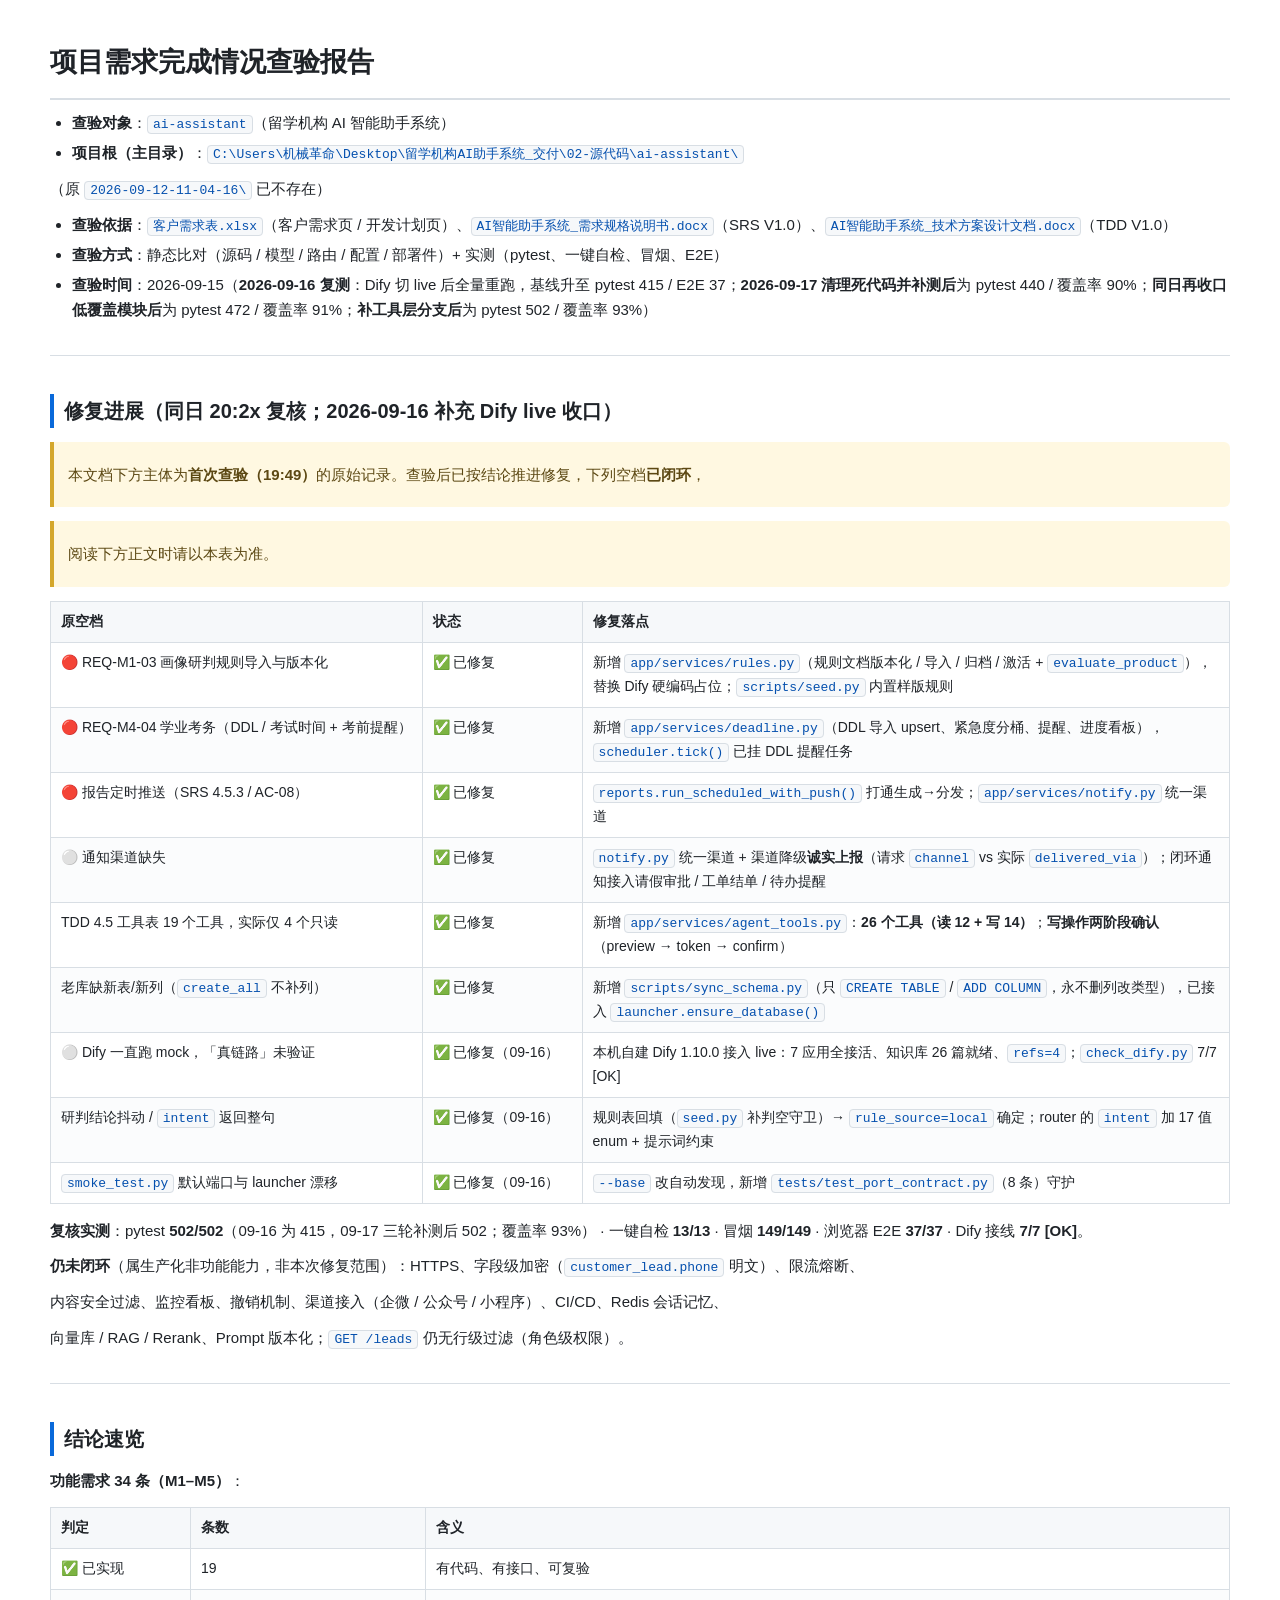
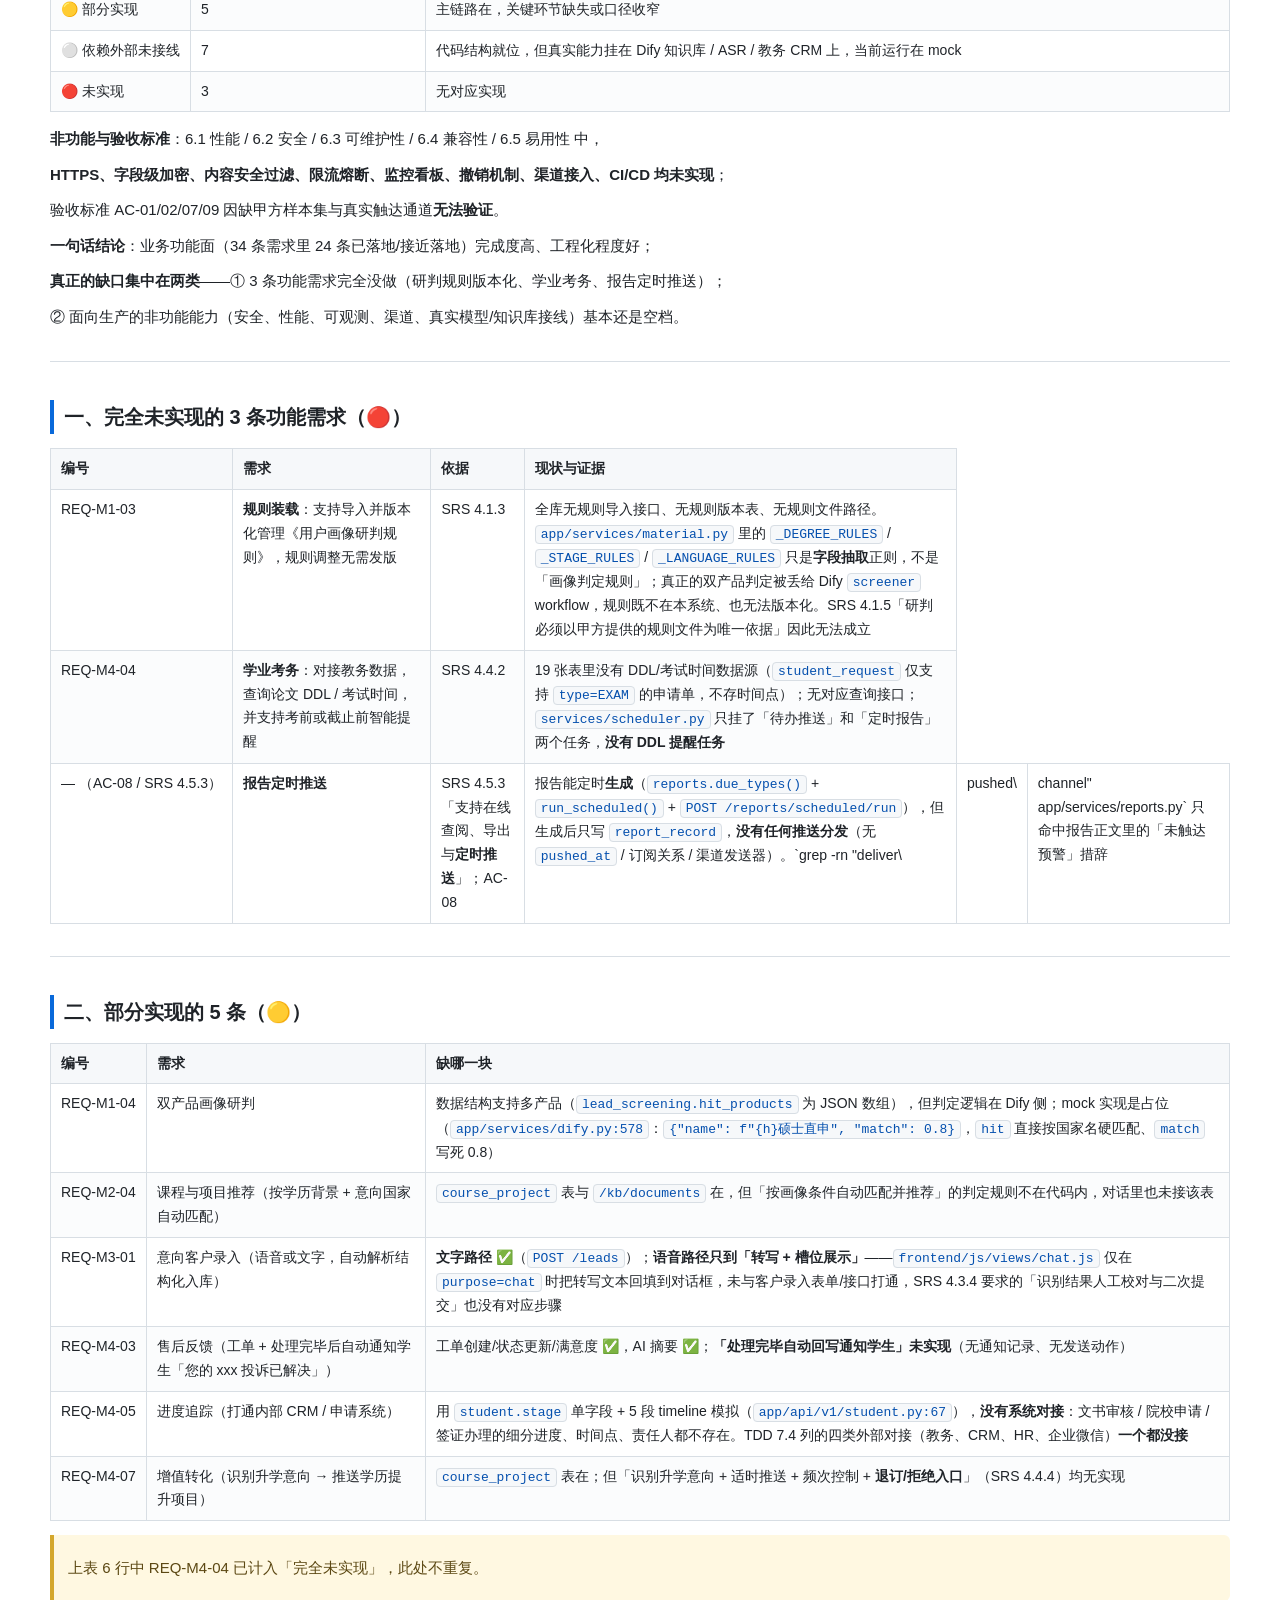
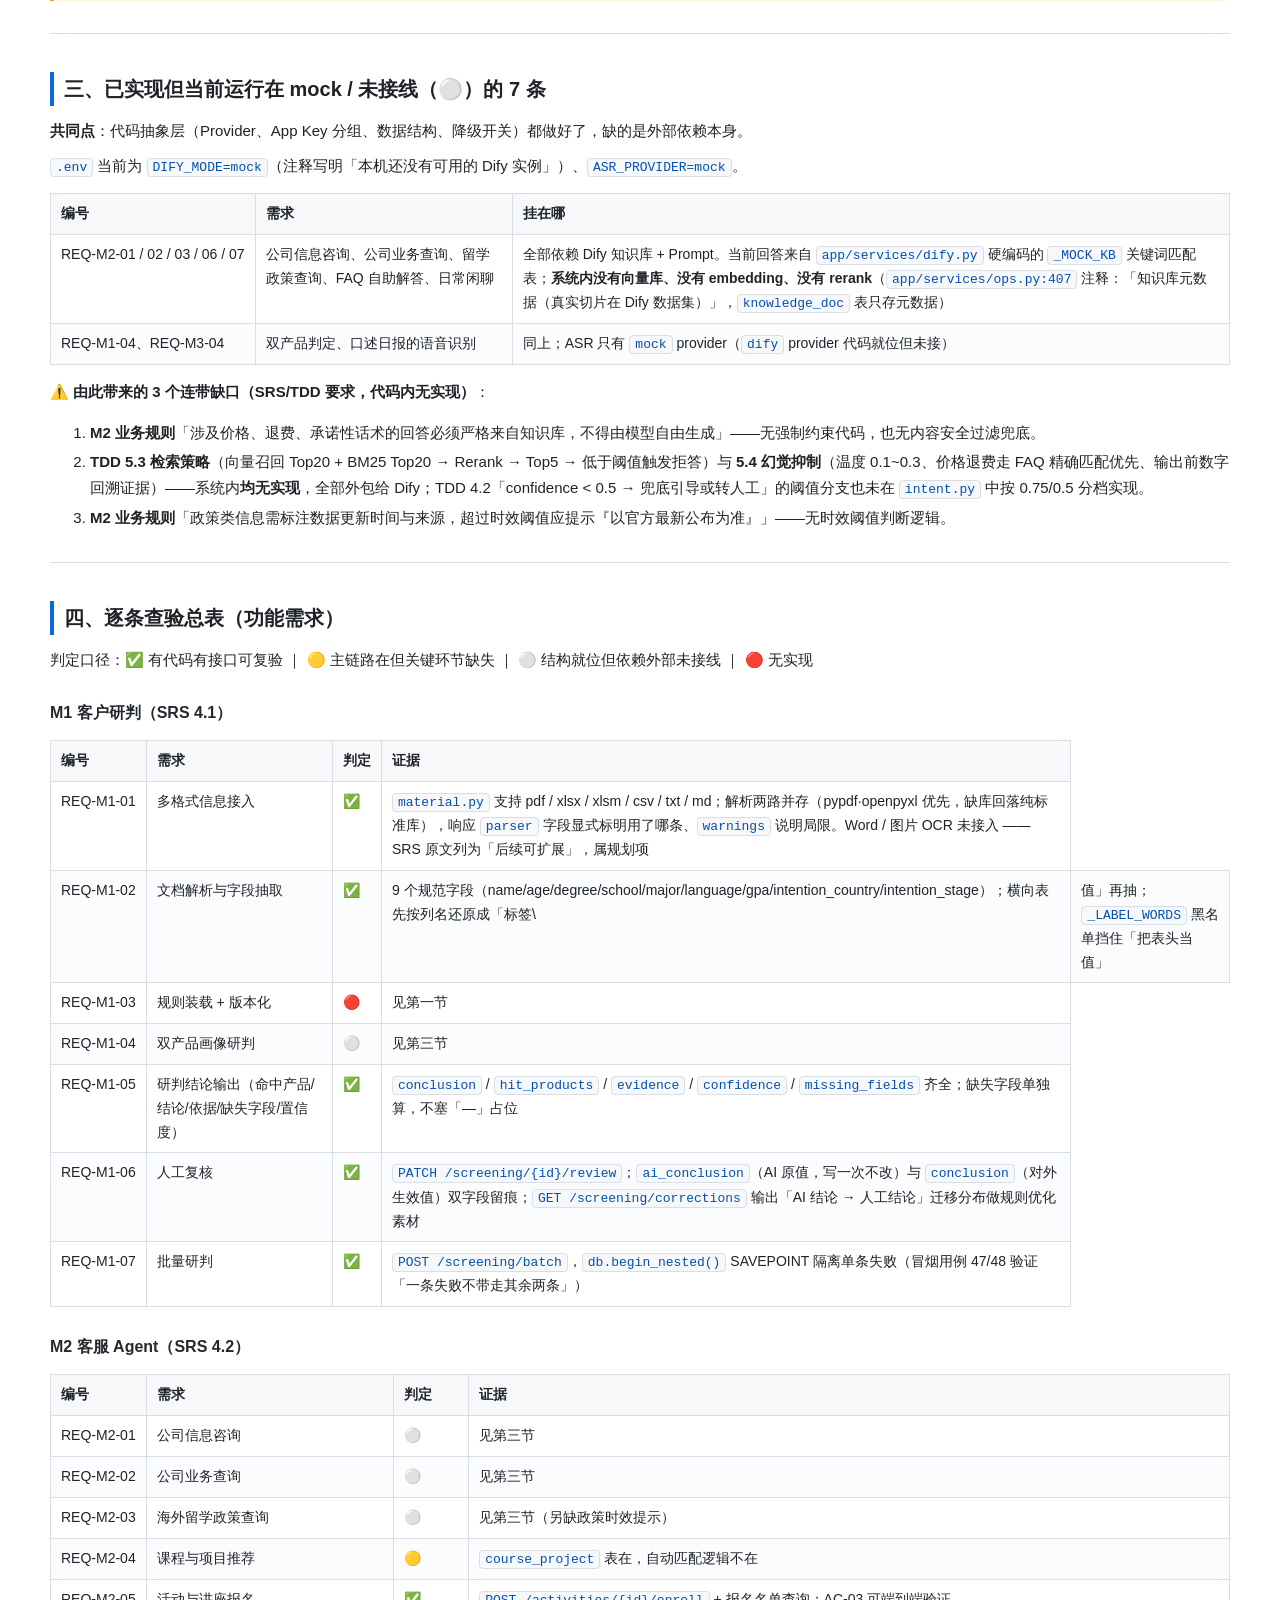
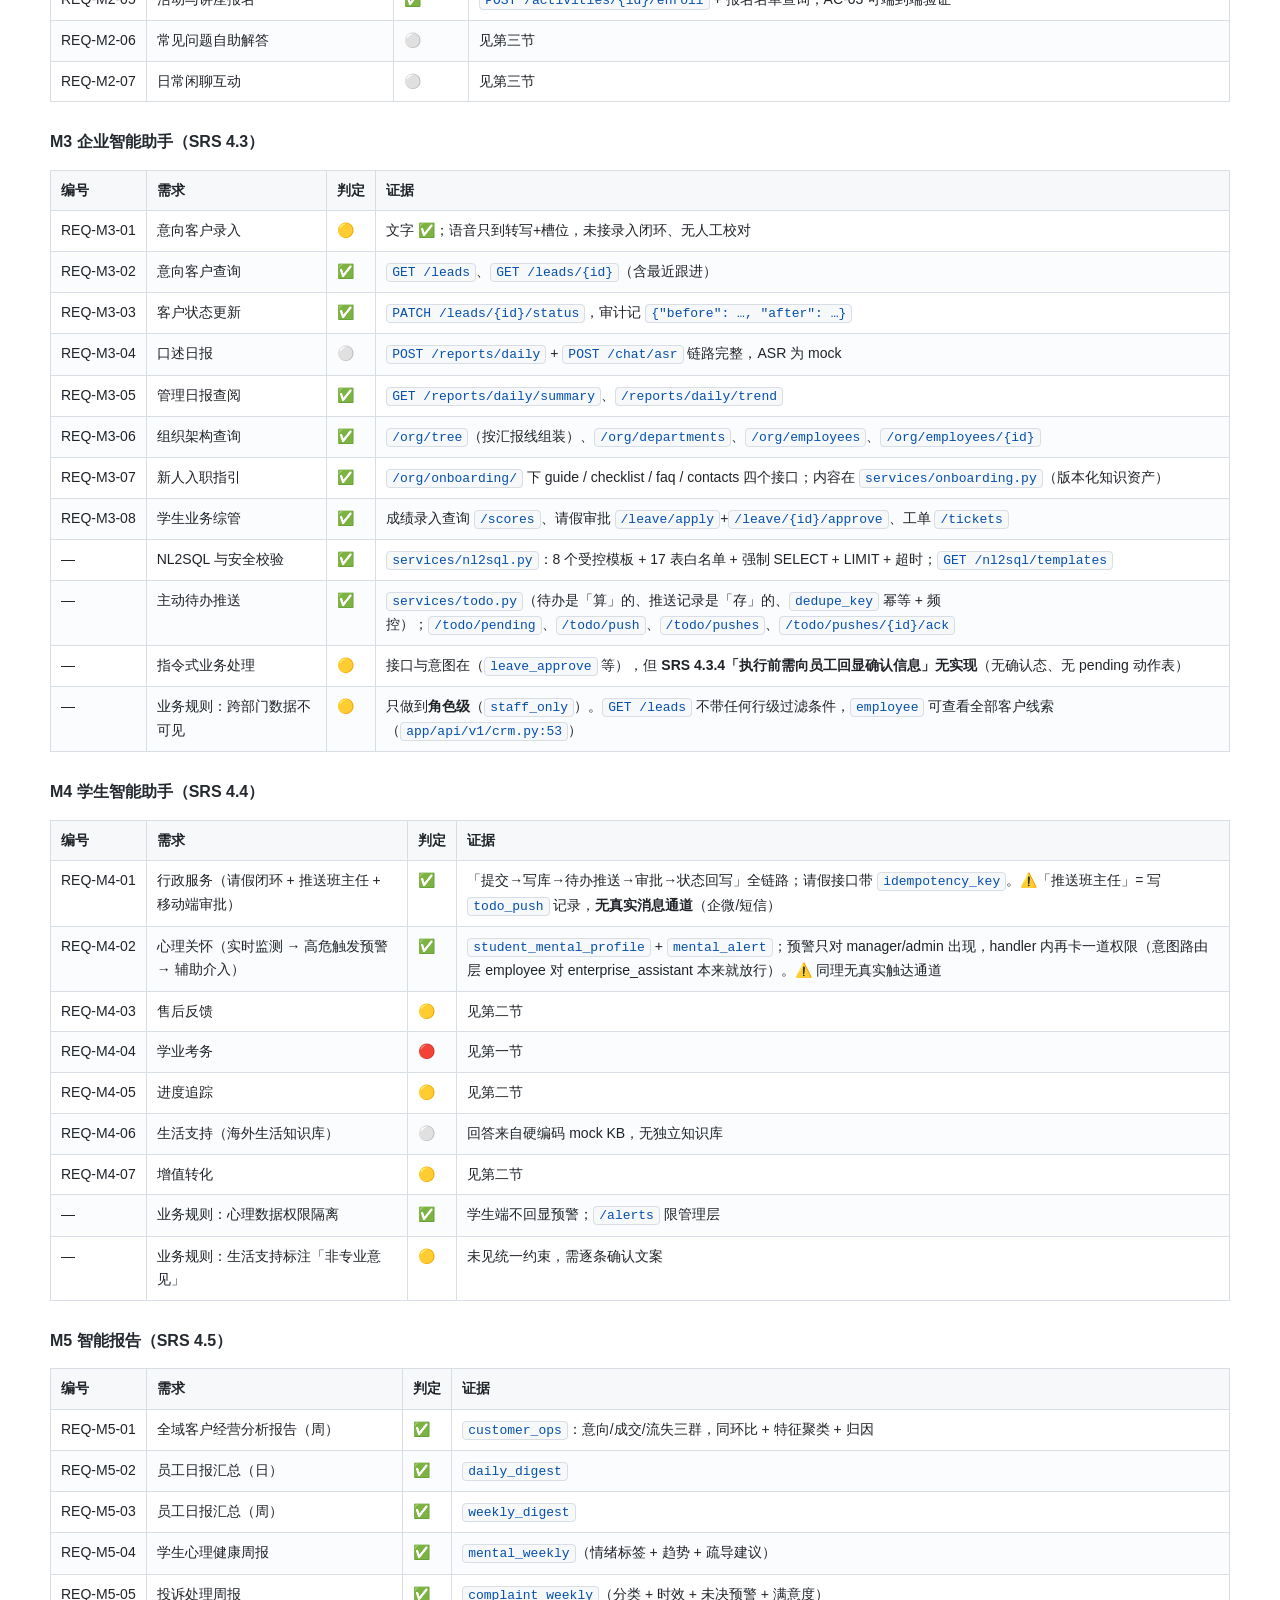
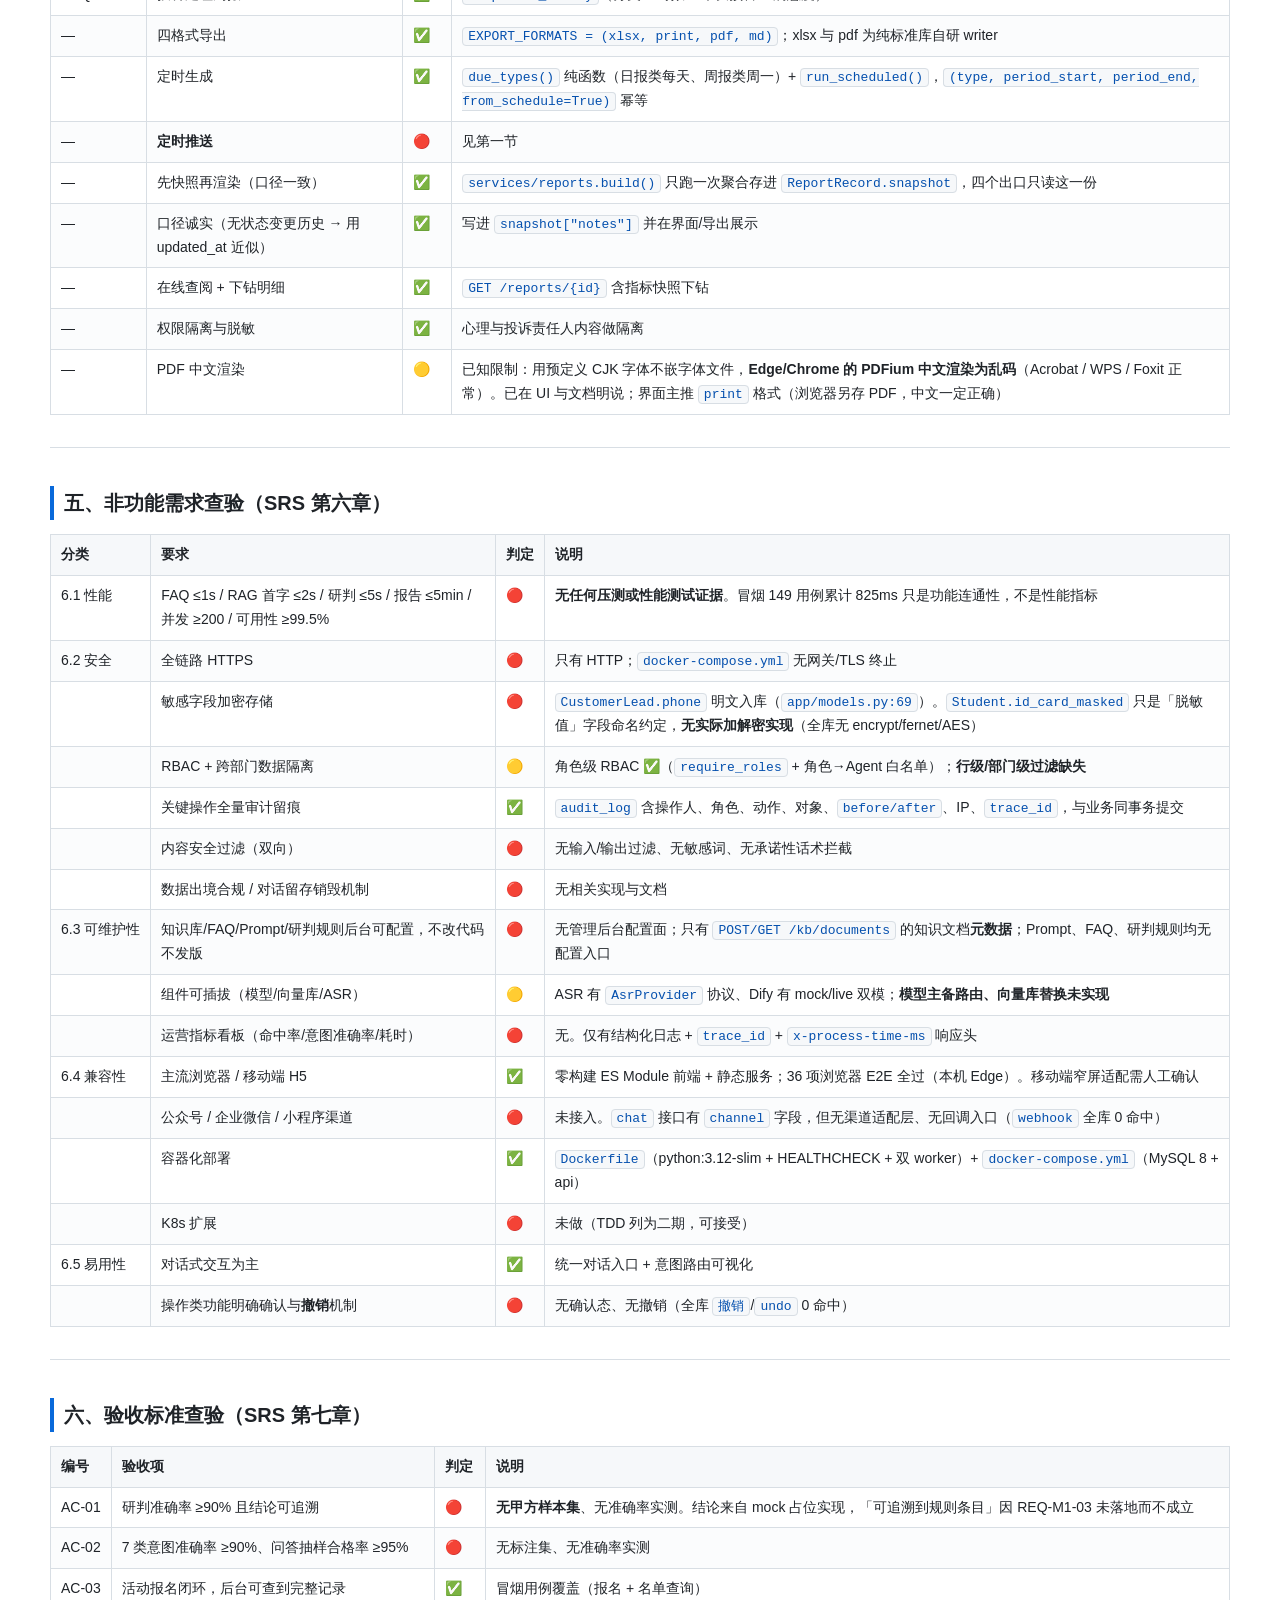
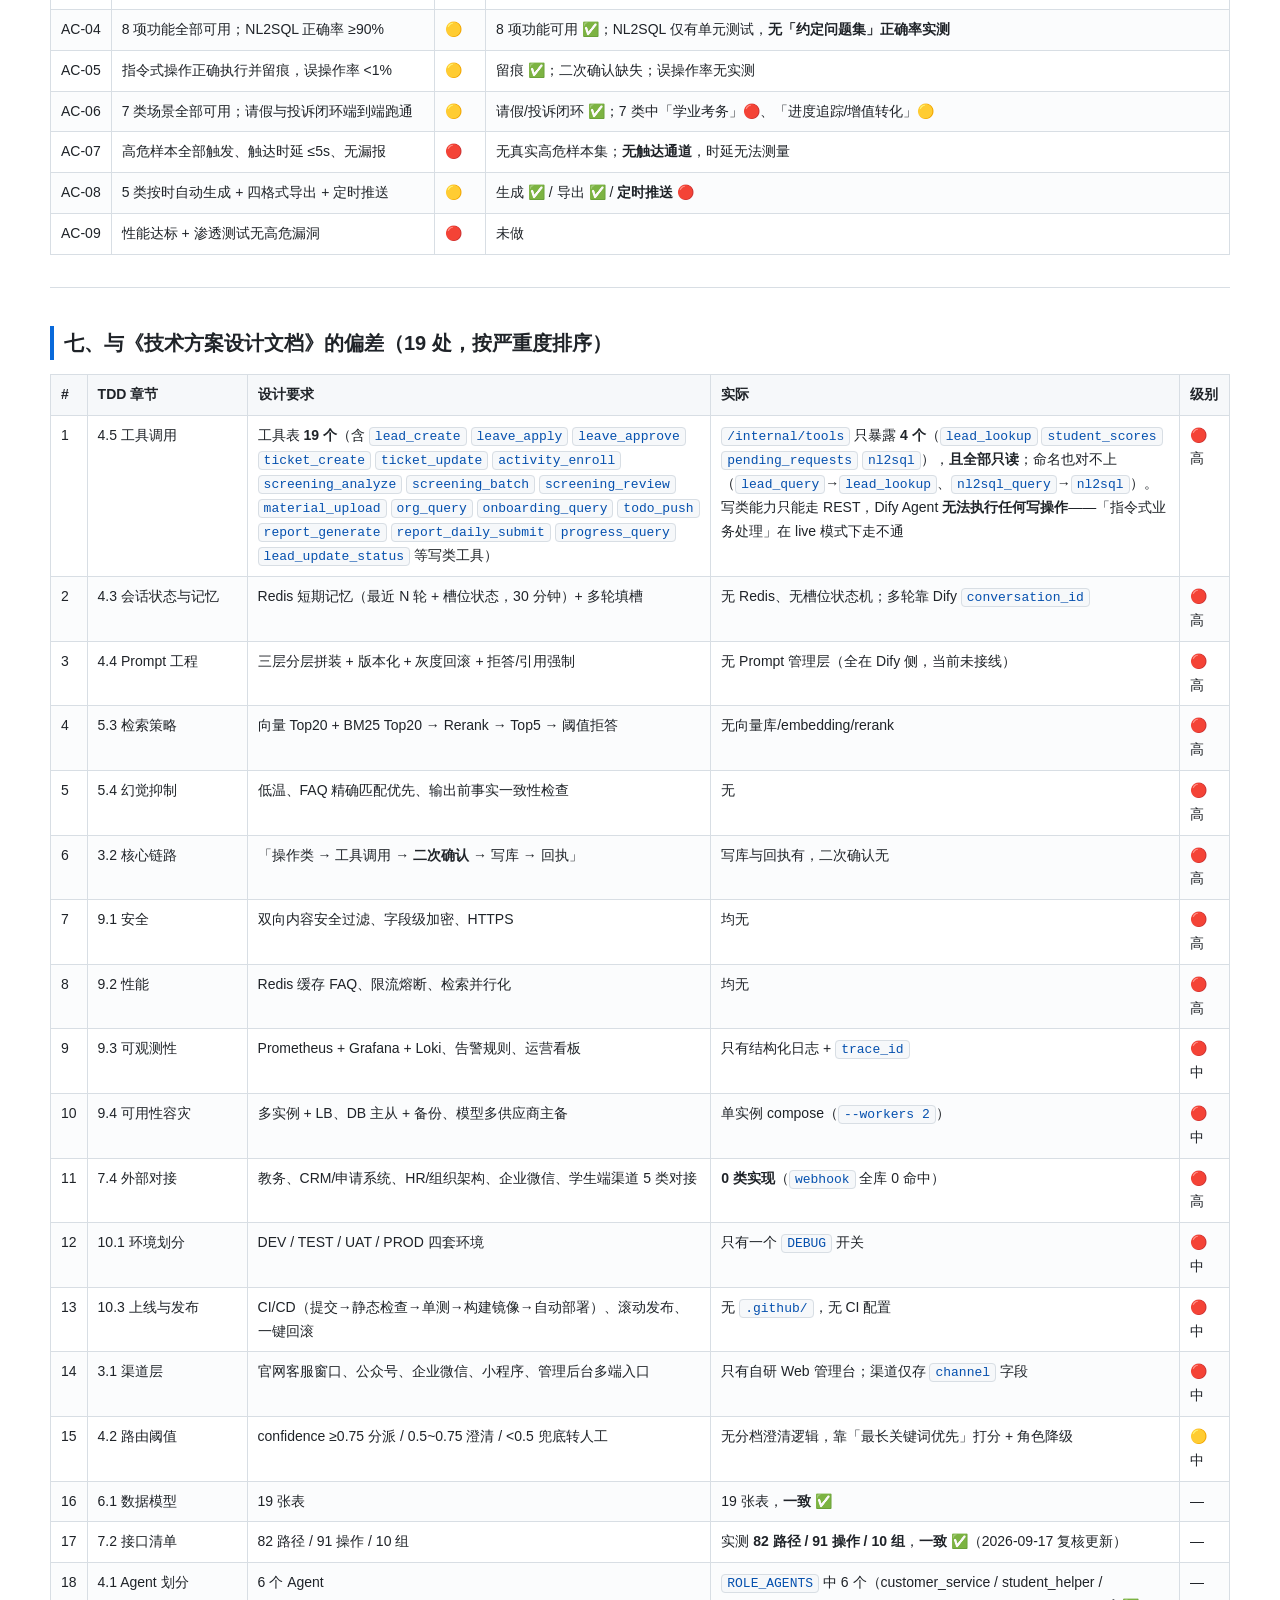
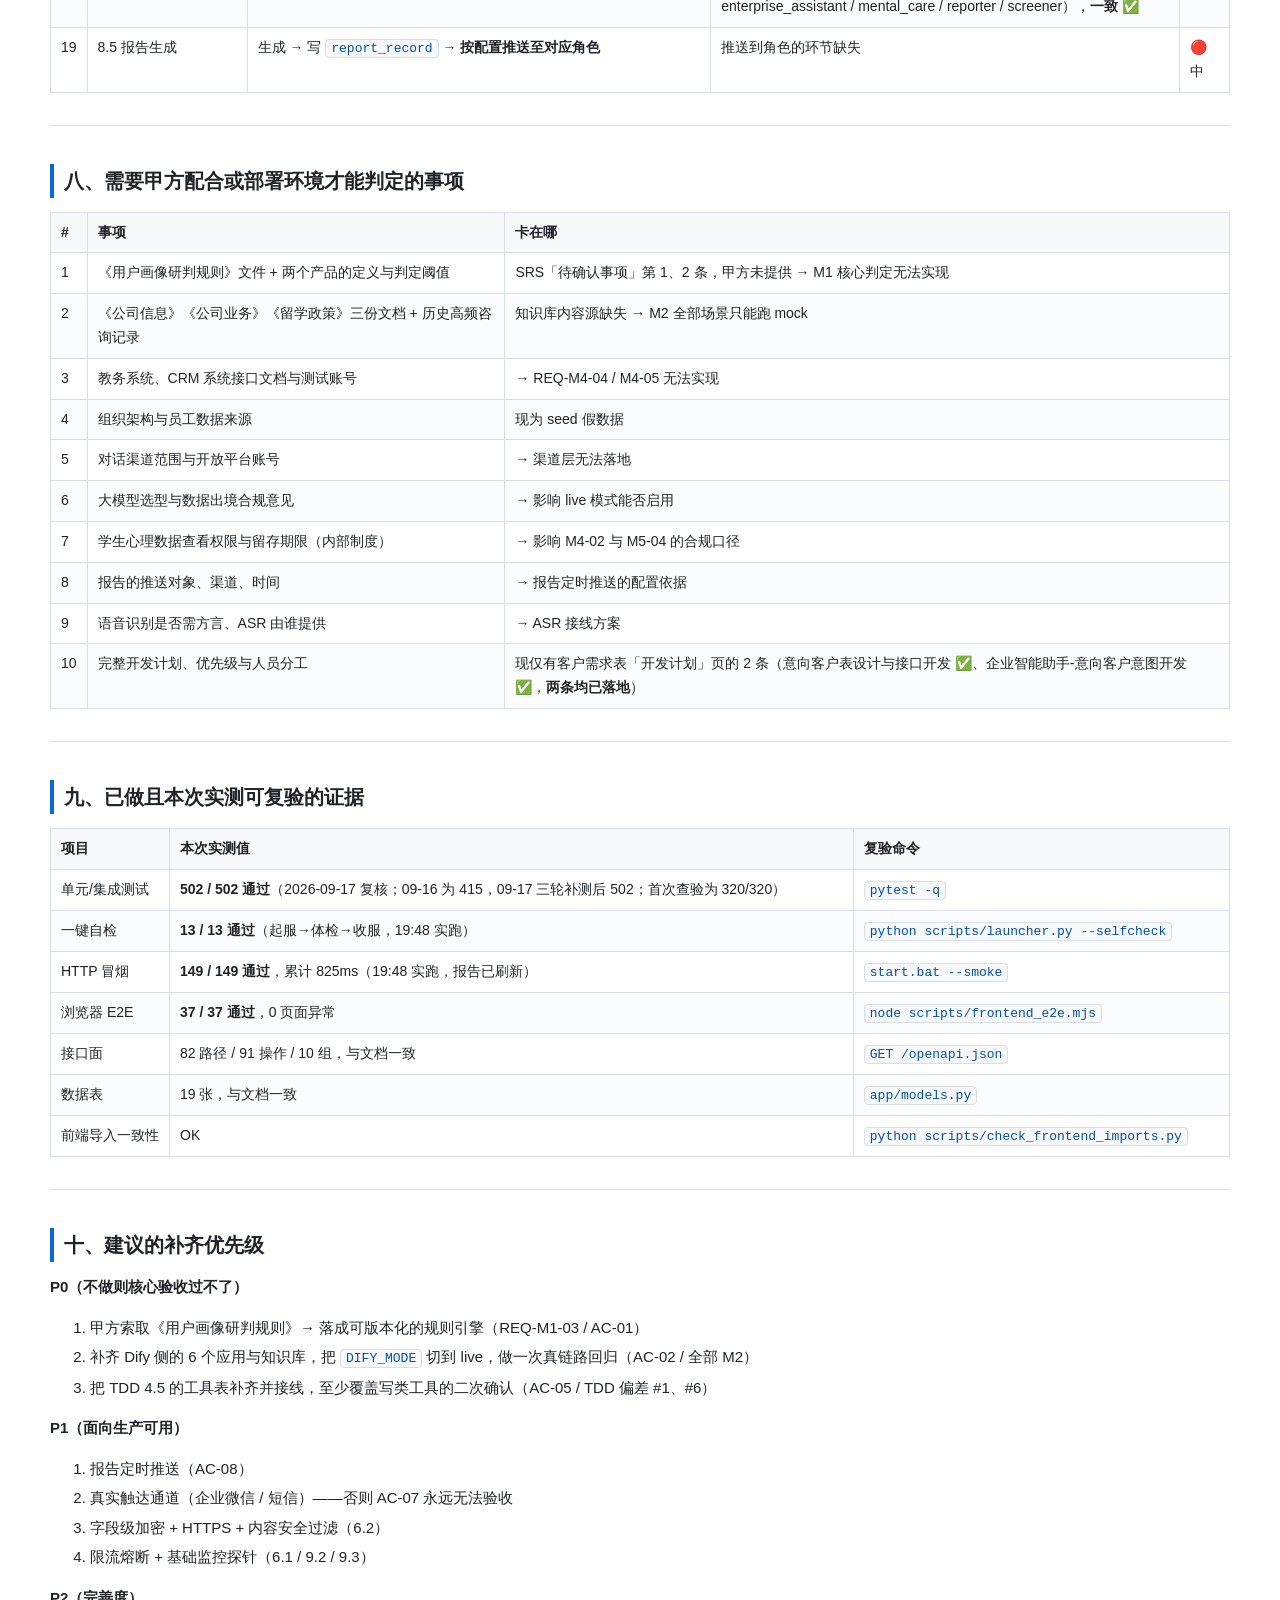
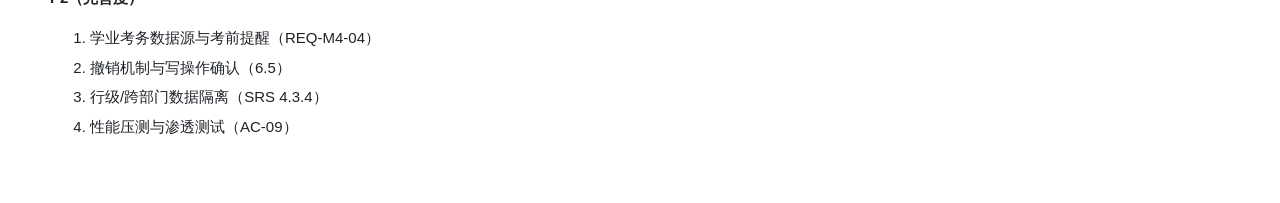
==== commit 33220c2e: "test(agent_tools): 工具层分支收口 78%->100%（+30 条），全量 502/93% - 新增 tests/test_agent_tools_coverage.py（30 条）" ====
--- a/02-源代码/ai-assistant/reports/需求完成情况查验报告.html
+++ b/02-源代码/ai-assistant/reports/需求完成情况查验报告.html
@@ -1,302 +1,302 @@
-<!DOCTYPE html>
-<html lang="zh-CN">
-<head>
-<meta charset="utf-8">
-<meta name="viewport" content="width=device-width,initial-scale=1">
-<title>项目需求完成情况查验报告</title>
-<style>
-:root{
-  --bg:#ffffff; --fg:#1f2328; --muted:#59636e; --line:#d8dee4;
-  --head:#f6f8fa; --accent:#0969da; --warn:#9a6700; --bad:#cf222e; --ok:#1a7f37;
-}
-*{box-sizing:border-box}
-body{
-  margin:0; padding:40px 24px 80px; background:var(--bg); color:var(--fg);
-  font:15px/1.7 -apple-system,"Segoe UI","Microsoft YaHei",sans-serif;
-}
-main{max-width:1180px;margin:0 auto}
-h1{font-size:27px;margin:0 0 6px;padding-bottom:12px;border-bottom:2px solid var(--line)}
-h2{font-size:20px;margin:38px 0 12px;padding-left:10px;border-left:4px solid var(--accent)}
-h3{font-size:16px;margin:26px 0 10px;color:#24292f}
-h4{font-size:15px;margin:20px 0 8px}
-p{margin:10px 0}
-ul{margin:10px 0;padding-left:22px}
-li{margin:4px 0}
-hr{border:0;border-top:1px solid var(--line);margin:32px 0}
-blockquote{
-  margin:14px 0;padding:10px 14px;background:#fff8e1;border-left:4px solid #d4a72c;
-  color:#5c4813;border-radius:0 6px 6px 0;
-}
-code{
-  background:var(--head);border:1px solid var(--line);border-radius:4px;
-  padding:1px 5px;font-family:"Cascadia Mono",Consolas,monospace;font-size:13px;
-  color:#0550ae;overflow-wrap:break-word;word-break:normal;
-}
-table{
-  width:100%;border-collapse:collapse;margin:14px 0;font-size:14px;
-  table-layout:auto;
-}
-th,td{border:1px solid var(--line);padding:8px 10px;text-align:left;vertical-align:top}
-th{background:var(--head);font-weight:600;white-space:nowrap}
-tbody tr:nth-child(even){background:#fbfcfd}
-td:first-child{white-space:nowrap;width:1%}
-td:nth-child(2){min-width:160px}
-strong{font-weight:600}
-</style>
-</head>
-<body>
-<main>
-<h1>项目需求完成情况查验报告</h1>
-<ul><li><strong>查验对象</strong>：<code>ai-assistant</code>（留学机构 AI 智能助手系统）</li><li><strong>项目根（主目录）</strong>：<code>C:\Users\机械革命\Desktop\留学机构AI助手系统_交付\02-源代码\ai-assistant\</code></li></ul>
-<p>（原 <code>2026-09-12-11-04-16\</code> 已不存在）</p>
-<ul><li><strong>查验依据</strong>：<code>客户需求表.xlsx</code>（客户需求页 / 开发计划页）、<code>AI智能助手系统_需求规格说明书.docx</code>（SRS V1.0）、<code>AI智能助手系统_技术方案设计文档.docx</code>（TDD V1.0）</li><li><strong>查验方式</strong>：静态比对（源码 / 模型 / 路由 / 配置 / 部署件）+ 实测（pytest、一键自检、冒烟、E2E）</li><li><strong>查验时间</strong>：2026-09-15（<strong>2026-09-16 复测</strong>：Dify 切 live 后全量重跑，基线升至 pytest 415 / E2E 37；<strong>2026-09-17 清理死代码并补测后</strong>为 pytest 440 / 覆盖率 90%；<strong>同日再收口低覆盖模块后</strong>为 pytest 472 / 覆盖率 91%）</li></ul>
-<hr>
-<h2>修复进展（同日 20:2x 复核；2026-09-16 补充 Dify live 收口）</h2>
-<blockquote><p>本文档下方主体为<strong>首次查验（19:49）</strong>的原始记录。查验后已按结论推进修复，下列空档<strong>已闭环</strong>，</p></blockquote>
-<blockquote><p>阅读下方正文时请以本表为准。</p></blockquote>
-<table>
-<thead><tr><th>原空档</th><th>状态</th><th>修复落点</th></tr></thead>
-<tbody>
-<tr><td>🔴 REQ-M1-03 画像研判规则导入与版本化</td><td>✅ 已修复</td><td>新增 <code>app/services/rules.py</code>（规则文档版本化 / 导入 / 归档 / 激活 + <code>evaluate_product</code>），替换 Dify 硬编码占位；<code>scripts/seed.py</code> 内置样版规则</td></tr>
-<tr><td>🔴 REQ-M4-04 学业考务（DDL / 考试时间 + 考前提醒）</td><td>✅ 已修复</td><td>新增 <code>app/services/deadline.py</code>（DDL 导入 upsert、紧急度分桶、提醒、进度看板），<code>scheduler.tick()</code> 已挂 DDL 提醒任务</td></tr>
-<tr><td>🔴 报告定时推送（SRS 4.5.3 / AC-08）</td><td>✅ 已修复</td><td><code>reports.run_scheduled_with_push()</code> 打通生成→分发；<code>app/services/notify.py</code> 统一渠道</td></tr>
-<tr><td>⚪ 通知渠道缺失</td><td>✅ 已修复</td><td><code>notify.py</code> 统一渠道 + 渠道降级<strong>诚实上报</strong>（请求 <code>channel</code> vs 实际 <code>delivered_via</code>）；闭环通知接入请假审批 / 工单结单 / 待办提醒</td></tr>
-<tr><td>TDD 4.5 工具表 19 个工具，实际仅 4 个只读</td><td>✅ 已修复</td><td>新增 <code>app/services/agent_tools.py</code>：<strong>26 个工具（读 12 + 写 14）</strong>；<strong>写操作两阶段确认</strong>（preview → token → confirm）</td></tr>
-<tr><td>老库缺新表/新列（<code>create_all</code> 不补列）</td><td>✅ 已修复</td><td>新增 <code>scripts/sync_schema.py</code>（只 <code>CREATE TABLE</code> / <code>ADD COLUMN</code>，永不删列改类型），已接入 <code>launcher.ensure_database()</code></td></tr>
-<tr><td>⚪ Dify 一直跑 mock，「真链路」未验证</td><td>✅ 已修复（09-16）</td><td>本机自建 Dify 1.10.0 接入 live：7 应用全接活、知识库 26 篇就绪、<code>refs=4</code>；<code>check_dify.py</code> 7/7 [OK]</td></tr>
-<tr><td>研判结论抖动 / <code>intent</code> 返回整句</td><td>✅ 已修复（09-16）</td><td>规则表回填（<code>seed.py</code> 补判空守卫）→ <code>rule_source=local</code> 确定；router 的 <code>intent</code> 加 17 值 enum + 提示词约束</td></tr>
-<tr><td><code>smoke_test.py</code> 默认端口与 launcher 漂移</td><td>✅ 已修复（09-16）</td><td><code>--base</code> 改自动发现，新增 <code>tests/test_port_contract.py</code>（8 条）守护</td></tr>
-</tbody></table>
-<p><strong>复核实测</strong>：pytest <strong>472/472</strong>（09-16 为 415，09-17 两轮补测后 472；覆盖率 91%） · 一键自检 <strong>13/13</strong> · 冒烟 <strong>149/149</strong> · 浏览器 E2E <strong>37/37</strong> · Dify 接线 <strong>7/7 [OK]</strong>。</p>
-<p><strong>仍未闭环</strong>（属生产化非功能能力，非本次修复范围）：HTTPS、字段级加密（<code>customer_lead.phone</code> 明文）、限流熔断、</p>
-<p>内容安全过滤、监控看板、撤销机制、渠道接入（企微 / 公众号 / 小程序）、CI/CD、Redis 会话记忆、</p>
-<p>向量库 / RAG / Rerank、Prompt 版本化；<code>GET /leads</code> 仍无行级过滤（角色级权限）。</p>
-<hr>
-<h2>结论速览</h2>
-<p><strong>功能需求 34 条（M1–M5）</strong>：</p>
-<table>
-<thead><tr><th>判定</th><th>条数</th><th>含义</th></tr></thead>
-<tbody>
-<tr><td>✅ 已实现</td><td>19</td><td>有代码、有接口、可复验</td></tr>
-<tr><td>🟡 部分实现</td><td>5</td><td>主链路在，关键环节缺失或口径收窄</td></tr>
-<tr><td>⚪ 依赖外部未接线</td><td>7</td><td>代码结构就位，但真实能力挂在 Dify 知识库 / ASR / 教务 CRM 上，当前运行在 mock</td></tr>
-<tr><td>🔴 未实现</td><td>3</td><td>无对应实现</td></tr>
-</tbody></table>
-<p><strong>非功能与验收标准</strong>：6.1 性能 / 6.2 安全 / 6.3 可维护性 / 6.4 兼容性 / 6.5 易用性 中，</p>
-<p><strong>HTTPS、字段级加密、内容安全过滤、限流熔断、监控看板、撤销机制、渠道接入、CI/CD 均未实现</strong>；</p>
-<p>验收标准 AC-01/02/07/09 因缺甲方样本集与真实触达通道<strong>无法验证</strong>。</p>
-<p><strong>一句话结论</strong>：业务功能面（34 条需求里 24 条已落地/接近落地）完成度高、工程化程度好；</p>
-<p><strong>真正的缺口集中在两类</strong>——① 3 条功能需求完全没做（研判规则版本化、学业考务、报告定时推送）；</p>
-<p>② 面向生产的非功能能力（安全、性能、可观测、渠道、真实模型/知识库接线）基本还是空档。</p>
-<hr>
-<h2>一、完全未实现的 3 条功能需求（🔴）</h2>
-<table>
-<thead><tr><th>编号</th><th>需求</th><th>依据</th><th>现状与证据</th></tr></thead>
-<tbody>
-<tr><td>REQ-M1-03</td><td><strong>规则装载</strong>：支持导入并版本化管理《用户画像研判规则》，规则调整无需发版</td><td>SRS 4.1.3</td><td>全库无规则导入接口、无规则版本表、无规则文件路径。<code>app/services/material.py</code> 里的 <code>_DEGREE_RULES</code> / <code>_STAGE_RULES</code> / <code>_LANGUAGE_RULES</code> 只是<strong>字段抽取</strong>正则，不是「画像判定规则」；真正的双产品判定被丢给 Dify <code>screener</code> workflow，规则既不在本系统、也无法版本化。SRS 4.1.5「研判必须以甲方提供的规则文件为唯一依据」因此无法成立</td></tr>
-<tr><td>REQ-M4-04</td><td><strong>学业考务</strong>：对接教务数据，查询论文 DDL / 考试时间，并支持考前或截止前智能提醒</td><td>SRS 4.4.2</td><td>19 张表里没有 DDL/考试时间数据源（<code>student_request</code> 仅支持 <code>type=EXAM</code> 的申请单，不存时间点）；无对应查询接口；<code>services/scheduler.py</code> 只挂了「待办推送」和「定时报告」两个任务，<strong>没有 DDL 提醒任务</strong></td></tr>
-<tr><td>— （AC-08 / SRS 4.5.3）</td><td><strong>报告定时推送</strong></td><td>SRS 4.5.3「支持在线查阅、导出与<strong>定时推送</strong>」；AC-08</td><td>报告能定时<strong>生成</strong>（<code>reports.due_types()</code> + <code>run_scheduled()</code> + <code>POST /reports/scheduled/run</code>），但生成后只写 <code>report_record</code>，<strong>没有任何推送分发</strong>（无 <code>pushed_at</code> / 订阅关系 / 渠道发送器）。`grep -rn "deliver\</td><td>pushed\</td><td>channel" app/services/reports.py` 只命中报告正文里的「未触达预警」措辞</td></tr>
-</tbody></table>
-<hr>
-<h2>二、部分实现的 5 条（🟡）</h2>
-<table>
-<thead><tr><th>编号</th><th>需求</th><th>缺哪一块</th></tr></thead>
-<tbody>
-<tr><td>REQ-M1-04</td><td>双产品画像研判</td><td>数据结构支持多产品（<code>lead_screening.hit_products</code> 为 JSON 数组），但判定逻辑在 Dify 侧；mock 实现是占位（<code>app/services/dify.py:578</code>：<code>{"name": f"{h}硕士直申", "match": 0.8}</code>，<code>hit</code> 直接按国家名硬匹配、<code>match</code> 写死 0.8）</td></tr>
-<tr><td>REQ-M2-04</td><td>课程与项目推荐（按学历背景 + 意向国家自动匹配）</td><td><code>course_project</code> 表与 <code>/kb/documents</code> 在，但「按画像条件自动匹配并推荐」的判定规则不在代码内，对话里也未接该表</td></tr>
-<tr><td>REQ-M3-01</td><td>意向客户录入（语音或文字，自动解析结构化入库）</td><td><strong>文字路径 ✅</strong>（<code>POST /leads</code>）；<strong>语音路径只到「转写 + 槽位展示」</strong>——<code>frontend/js/views/chat.js</code> 仅在 <code>purpose=chat</code> 时把转写文本回填到对话框，未与客户录入表单/接口打通，SRS 4.3.4 要求的「识别结果人工校对与二次提交」也没有对应步骤</td></tr>
-<tr><td>REQ-M4-03</td><td>售后反馈（工单 + 处理完毕后自动通知学生「您的 xxx 投诉已解决」）</td><td>工单创建/状态更新/满意度 ✅，AI 摘要 ✅；<strong>「处理完毕自动回写通知学生」未实现</strong>（无通知记录、无发送动作）</td></tr>
-<tr><td>REQ-M4-05</td><td>进度追踪（打通内部 CRM / 申请系统）</td><td>用 <code>student.stage</code> 单字段 + 5 段 timeline 模拟（<code>app/api/v1/student.py:67</code>），<strong>没有系统对接</strong>：文书审核 / 院校申请 / 签证办理的细分进度、时间点、责任人都不存在。TDD 7.4 列的四类外部对接（教务、CRM、HR、企业微信）<strong>一个都没接</strong></td></tr>
-<tr><td>REQ-M4-07</td><td>增值转化（识别升学意向 → 推送学历提升项目）</td><td><code>course_project</code> 表在；但「识别升学意向 + 适时推送 + 频次控制 + <strong>退订/拒绝入口</strong>」（SRS 4.4.4）均无实现</td></tr>
-</tbody></table>
-<blockquote><p>上表 6 行中 REQ-M4-04 已计入「完全未实现」，此处不重复。</p></blockquote>
-<hr>
-<h2>三、已实现但当前运行在 mock / 未接线（⚪）的 7 条</h2>
-<p><strong>共同点</strong>：代码抽象层（Provider、App Key 分组、数据结构、降级开关）都做好了，缺的是外部依赖本身。</p>
-<p><code>.env</code> 当前为 <code>DIFY_MODE=mock</code>（注释写明「本机还没有可用的 Dify 实例」）、<code>ASR_PROVIDER=mock</code>。</p>
-<table>
-<thead><tr><th>编号</th><th>需求</th><th>挂在哪</th></tr></thead>
-<tbody>
-<tr><td>REQ-M2-01 / 02 / 03 / 06 / 07</td><td>公司信息咨询、公司业务查询、留学政策查询、FAQ 自助解答、日常闲聊</td><td>全部依赖 Dify 知识库 + Prompt。当前回答来自 <code>app/services/dify.py</code> 硬编码的 <code>_MOCK_KB</code> 关键词匹配表；<strong>系统内没有向量库、没有 embedding、没有 rerank</strong>（<code>app/services/ops.py:407</code> 注释：「知识库元数据（真实切片在 Dify 数据集）」，<code>knowledge_doc</code> 表只存元数据）</td></tr>
-<tr><td>REQ-M1-04、REQ-M3-04</td><td>双产品判定、口述日报的语音识别</td><td>同上；ASR 只有 <code>mock</code> provider（<code>dify</code> provider 代码就位但未接）</td></tr>
-</tbody></table>
-<p><strong>⚠️ 由此带来的 3 个连带缺口（SRS/TDD 要求，代码内无实现）</strong>：</p>
-<ol><li><strong>M2 业务规则</strong>「涉及价格、退费、承诺性话术的回答必须严格来自知识库，不得由模型自由生成」——无强制约束代码，也无内容安全过滤兜底。</li><li><strong>TDD 5.3 检索策略</strong>（向量召回 Top20 + BM25 Top20 → Rerank → Top5 → 低于阈值触发拒答）与 <strong>5.4 幻觉抑制</strong>（温度 0.1~0.3、价格退费走 FAQ 精确匹配优先、输出前数字回溯证据）——系统内<strong>均无实现</strong>，全部外包给 Dify；TDD 4.2「confidence &lt; 0.5 → 兜底引导或转人工」的阈值分支也未在 <code>intent.py</code> 中按 0.75/0.5 分档实现。</li><li><strong>M2 业务规则</strong>「政策类信息需标注数据更新时间与来源，超过时效阈值应提示『以官方最新公布为准』」——无时效阈值判断逻辑。</li></ol>
-<hr>
-<h2>四、逐条查验总表（功能需求）</h2>
-<p>判定口径：✅ 有代码有接口可复验 ｜ 🟡 主链路在但关键环节缺失 ｜ ⚪ 结构就位但依赖外部未接线 ｜ 🔴 无实现</p>
-<h3>M1 客户研判（SRS 4.1）</h3>
-<table>
-<thead><tr><th>编号</th><th>需求</th><th>判定</th><th>证据</th></tr></thead>
-<tbody>
-<tr><td>REQ-M1-01</td><td>多格式信息接入</td><td>✅</td><td><code>material.py</code> 支持 pdf / xlsx / xlsm / csv / txt / md；解析两路并存（pypdf·openpyxl 优先，缺库回落纯标准库），响应 <code>parser</code> 字段显式标明用了哪条、<code>warnings</code> 说明局限。Word / 图片 OCR 未接入 —— SRS 原文列为「后续可扩展」，属规划项</td></tr>
-<tr><td>REQ-M1-02</td><td>文档解析与字段抽取</td><td>✅</td><td>9 个规范字段（name/age/degree/school/major/language/gpa/intention_country/intention_stage）；横向表先按列名还原成「标签\</td><td>值」再抽；<code>_LABEL_WORDS</code> 黑名单挡住「把表头当值」</td></tr>
-<tr><td>REQ-M1-03</td><td>规则装载 + 版本化</td><td>🔴</td><td>见第一节</td></tr>
-<tr><td>REQ-M1-04</td><td>双产品画像研判</td><td>⚪</td><td>见第三节</td></tr>
-<tr><td>REQ-M1-05</td><td>研判结论输出（命中产品/结论/依据/缺失字段/置信度）</td><td>✅</td><td><code>conclusion</code> / <code>hit_products</code> / <code>evidence</code> / <code>confidence</code> / <code>missing_fields</code> 齐全；缺失字段单独算，不塞「—」占位</td></tr>
-<tr><td>REQ-M1-06</td><td>人工复核</td><td>✅</td><td><code>PATCH /screening/{id}/review</code>；<code>ai_conclusion</code>（AI 原值，写一次不改）与 <code>conclusion</code>（对外生效值）双字段留痕；<code>GET /screening/corrections</code> 输出「AI 结论 → 人工结论」迁移分布做规则优化素材</td></tr>
-<tr><td>REQ-M1-07</td><td>批量研判</td><td>✅</td><td><code>POST /screening/batch</code>，<code>db.begin_nested()</code> SAVEPOINT 隔离单条失败（冒烟用例 47/48 验证「一条失败不带走其余两条」）</td></tr>
-</tbody></table>
-<h3>M2 客服 Agent（SRS 4.2）</h3>
-<table>
-<thead><tr><th>编号</th><th>需求</th><th>判定</th><th>证据</th></tr></thead>
-<tbody>
-<tr><td>REQ-M2-01</td><td>公司信息咨询</td><td>⚪</td><td>见第三节</td></tr>
-<tr><td>REQ-M2-02</td><td>公司业务查询</td><td>⚪</td><td>见第三节</td></tr>
-<tr><td>REQ-M2-03</td><td>海外留学政策查询</td><td>⚪</td><td>见第三节（另缺政策时效提示）</td></tr>
-<tr><td>REQ-M2-04</td><td>课程与项目推荐</td><td>🟡</td><td><code>course_project</code> 表在，自动匹配逻辑不在</td></tr>
-<tr><td>REQ-M2-05</td><td>活动与讲座报名</td><td>✅</td><td><code>POST /activities/{id}/enroll</code> + 报名名单查询；AC-03 可端到端验证</td></tr>
-<tr><td>REQ-M2-06</td><td>常见问题自助解答</td><td>⚪</td><td>见第三节</td></tr>
-<tr><td>REQ-M2-07</td><td>日常闲聊互动</td><td>⚪</td><td>见第三节</td></tr>
-</tbody></table>
-<h3>M3 企业智能助手（SRS 4.3）</h3>
-<table>
-<thead><tr><th>编号</th><th>需求</th><th>判定</th><th>证据</th></tr></thead>
-<tbody>
-<tr><td>REQ-M3-01</td><td>意向客户录入</td><td>🟡</td><td>文字 ✅；语音只到转写+槽位，未接录入闭环、无人工校对</td></tr>
-<tr><td>REQ-M3-02</td><td>意向客户查询</td><td>✅</td><td><code>GET /leads</code>、<code>GET /leads/{id}</code>（含最近跟进）</td></tr>
-<tr><td>REQ-M3-03</td><td>客户状态更新</td><td>✅</td><td><code>PATCH /leads/{id}/status</code>，审计记 <code>{"before": …, "after": …}</code></td></tr>
-<tr><td>REQ-M3-04</td><td>口述日报</td><td>⚪</td><td><code>POST /reports/daily</code> + <code>POST /chat/asr</code> 链路完整，ASR 为 mock</td></tr>
-<tr><td>REQ-M3-05</td><td>管理日报查阅</td><td>✅</td><td><code>GET /reports/daily/summary</code>、<code>/reports/daily/trend</code></td></tr>
-<tr><td>REQ-M3-06</td><td>组织架构查询</td><td>✅</td><td><code>/org/tree</code>（按汇报线组装）、<code>/org/departments</code>、<code>/org/employees</code>、<code>/org/employees/{id}</code></td></tr>
-<tr><td>REQ-M3-07</td><td>新人入职指引</td><td>✅</td><td><code>/org/onboarding/</code> 下 guide / checklist / faq / contacts 四个接口；内容在 <code>services/onboarding.py</code>（版本化知识资产）</td></tr>
-<tr><td>REQ-M3-08</td><td>学生业务综管</td><td>✅</td><td>成绩录入查询 <code>/scores</code>、请假审批 <code>/leave/apply</code>+<code>/leave/{id}/approve</code>、工单 <code>/tickets</code></td></tr>
-<tr><td>—</td><td>NL2SQL 与安全校验</td><td>✅</td><td><code>services/nl2sql.py</code>：8 个受控模板 + 17 表白名单 + 强制 SELECT + LIMIT + 超时；<code>GET /nl2sql/templates</code></td></tr>
-<tr><td>—</td><td>主动待办推送</td><td>✅</td><td><code>services/todo.py</code>（待办是「算」的、推送记录是「存」的、<code>dedupe_key</code> 幂等 + 频控）；<code>/todo/pending</code>、<code>/todo/push</code>、<code>/todo/pushes</code>、<code>/todo/pushes/{id}/ack</code></td></tr>
-<tr><td>—</td><td>指令式业务处理</td><td>🟡</td><td>接口与意图在（<code>leave_approve</code> 等），但 <strong>SRS 4.3.4「执行前需向员工回显确认信息」无实现</strong>（无确认态、无 pending 动作表）</td></tr>
-<tr><td>—</td><td>业务规则：跨部门数据不可见</td><td>🟡</td><td>只做到<strong>角色级</strong>（<code>staff_only</code>）。<code>GET /leads</code> 不带任何行级过滤条件，<code>employee</code> 可查看全部客户线索（<code>app/api/v1/crm.py:53</code>）</td></tr>
-</tbody></table>
-<h3>M4 学生智能助手（SRS 4.4）</h3>
-<table>
-<thead><tr><th>编号</th><th>需求</th><th>判定</th><th>证据</th></tr></thead>
-<tbody>
-<tr><td>REQ-M4-01</td><td>行政服务（请假闭环 + 推送班主任 + 移动端审批）</td><td>✅</td><td>「提交→写库→待办推送→审批→状态回写」全链路；请假接口带 <code>idempotency_key</code>。⚠️「推送班主任」= 写 <code>todo_push</code> 记录，<strong>无真实消息通道</strong>（企微/短信）</td></tr>
-<tr><td>REQ-M4-02</td><td>心理关怀（实时监测 → 高危触发预警 → 辅助介入）</td><td>✅</td><td><code>student_mental_profile</code> + <code>mental_alert</code>；预警只对 manager/admin 出现，handler 内再卡一道权限（意图路由层 employee 对 enterprise_assistant 本来就放行）。⚠️ 同理无真实触达通道</td></tr>
-<tr><td>REQ-M4-03</td><td>售后反馈</td><td>🟡</td><td>见第二节</td></tr>
-<tr><td>REQ-M4-04</td><td>学业考务</td><td>🔴</td><td>见第一节</td></tr>
-<tr><td>REQ-M4-05</td><td>进度追踪</td><td>🟡</td><td>见第二节</td></tr>
-<tr><td>REQ-M4-06</td><td>生活支持（海外生活知识库）</td><td>⚪</td><td>回答来自硬编码 mock KB，无独立知识库</td></tr>
-<tr><td>REQ-M4-07</td><td>增值转化</td><td>🟡</td><td>见第二节</td></tr>
-<tr><td>—</td><td>业务规则：心理数据权限隔离</td><td>✅</td><td>学生端不回显预警；<code>/alerts</code> 限管理层</td></tr>
-<tr><td>—</td><td>业务规则：生活支持标注「非专业意见」</td><td>🟡</td><td>未见统一约束，需逐条确认文案</td></tr>
-</tbody></table>
-<h3>M5 智能报告（SRS 4.5）</h3>
-<table>
-<thead><tr><th>编号</th><th>需求</th><th>判定</th><th>证据</th></tr></thead>
-<tbody>
-<tr><td>REQ-M5-01</td><td>全域客户经营分析报告（周）</td><td>✅</td><td><code>customer_ops</code>：意向/成交/流失三群，同环比 + 特征聚类 + 归因</td></tr>
-<tr><td>REQ-M5-02</td><td>员工日报汇总（日）</td><td>✅</td><td><code>daily_digest</code></td></tr>
-<tr><td>REQ-M5-03</td><td>员工日报汇总（周）</td><td>✅</td><td><code>weekly_digest</code></td></tr>
-<tr><td>REQ-M5-04</td><td>学生心理健康周报</td><td>✅</td><td><code>mental_weekly</code>（情绪标签 + 趋势 + 疏导建议）</td></tr>
-<tr><td>REQ-M5-05</td><td>投诉处理周报</td><td>✅</td><td><code>complaint_weekly</code>（分类 + 时效 + 未决预警 + 满意度）</td></tr>
-<tr><td>—</td><td>四格式导出</td><td>✅</td><td><code>EXPORT_FORMATS = (xlsx, print, pdf, md)</code>；xlsx 与 pdf 为纯标准库自研 writer</td></tr>
-<tr><td>—</td><td>定时生成</td><td>✅</td><td><code>due_types()</code> 纯函数（日报类每天、周报类周一）+ <code>run_scheduled()</code>，<code>(type, period_start, period_end, from_schedule=True)</code> 幂等</td></tr>
-<tr><td>—</td><td><strong>定时推送</strong></td><td>🔴</td><td>见第一节</td></tr>
-<tr><td>—</td><td>先快照再渲染（口径一致）</td><td>✅</td><td><code>services/reports.build()</code> 只跑一次聚合存进 <code>ReportRecord.snapshot</code>，四个出口只读这一份</td></tr>
-<tr><td>—</td><td>口径诚实（无状态变更历史 → 用 updated_at 近似）</td><td>✅</td><td>写进 <code>snapshot["notes"]</code> 并在界面/导出展示</td></tr>
-<tr><td>—</td><td>在线查阅 + 下钻明细</td><td>✅</td><td><code>GET /reports/{id}</code> 含指标快照下钻</td></tr>
-<tr><td>—</td><td>权限隔离与脱敏</td><td>✅</td><td>心理与投诉责任人内容做隔离</td></tr>
-<tr><td>—</td><td>PDF 中文渲染</td><td>🟡</td><td>已知限制：用预定义 CJK 字体不嵌字体文件，<strong>Edge/Chrome 的 PDFium 中文渲染为乱码</strong>（Acrobat / WPS / Foxit 正常）。已在 UI 与文档明说；界面主推 <code>print</code> 格式（浏览器另存 PDF，中文一定正确）</td></tr>
-</tbody></table>
-<hr>
-<h2>五、非功能需求查验（SRS 第六章）</h2>
-<table>
-<thead><tr><th>分类</th><th>要求</th><th>判定</th><th>说明</th></tr></thead>
-<tbody>
-<tr><td>6.1 性能</td><td>FAQ ≤1s / RAG 首字 ≤2s / 研判 ≤5s / 报告 ≤5min / 并发 ≥200 / 可用性 ≥99.5%</td><td>🔴</td><td><strong>无任何压测或性能测试证据</strong>。冒烟 149 用例累计 825ms 只是功能连通性，不是性能指标</td></tr>
-<tr><td>6.2 安全</td><td>全链路 HTTPS</td><td>🔴</td><td>只有 HTTP；<code>docker-compose.yml</code> 无网关/TLS 终止</td></tr>
-<tr><td></td><td>敏感字段加密存储</td><td>🔴</td><td><code>CustomerLead.phone</code> 明文入库（<code>app/models.py:69</code>）。<code>Student.id_card_masked</code> 只是「脱敏值」字段命名约定，<strong>无实际加解密实现</strong>（全库无 encrypt/fernet/AES）</td></tr>
-<tr><td></td><td>RBAC + 跨部门数据隔离</td><td>🟡</td><td>角色级 RBAC ✅（<code>require_roles</code> + 角色→Agent 白名单）；<strong>行级/部门级过滤缺失</strong></td></tr>
-<tr><td></td><td>关键操作全量审计留痕</td><td>✅</td><td><code>audit_log</code> 含操作人、角色、动作、对象、<code>before/after</code>、IP、<code>trace_id</code>，与业务同事务提交</td></tr>
-<tr><td></td><td>内容安全过滤（双向）</td><td>🔴</td><td>无输入/输出过滤、无敏感词、无承诺性话术拦截</td></tr>
-<tr><td></td><td>数据出境合规 / 对话留存销毁机制</td><td>🔴</td><td>无相关实现与文档</td></tr>
-<tr><td>6.3 可维护性</td><td>知识库/FAQ/Prompt/研判规则后台可配置，不改代码不发版</td><td>🔴</td><td>无管理后台配置面；只有 <code>POST/GET /kb/documents</code> 的知识文档<strong>元数据</strong>；Prompt、FAQ、研判规则均无配置入口</td></tr>
-<tr><td></td><td>组件可插拔（模型/向量库/ASR）</td><td>🟡</td><td>ASR 有 <code>AsrProvider</code> 协议、Dify 有 mock/live 双模；<strong>模型主备路由、向量库替换未实现</strong></td></tr>
-<tr><td></td><td>运营指标看板（命中率/意图准确率/耗时）</td><td>🔴</td><td>无。仅有结构化日志 + <code>trace_id</code> + <code>x-process-time-ms</code> 响应头</td></tr>
-<tr><td>6.4 兼容性</td><td>主流浏览器 / 移动端 H5</td><td>✅</td><td>零构建 ES Module 前端 + 静态服务；36 项浏览器 E2E 全过（本机 Edge）。移动端窄屏适配需人工确认</td></tr>
-<tr><td></td><td>公众号 / 企业微信 / 小程序渠道</td><td>🔴</td><td>未接入。<code>chat</code> 接口有 <code>channel</code> 字段，但无渠道适配层、无回调入口（<code>webhook</code> 全库 0 命中）</td></tr>
-<tr><td></td><td>容器化部署</td><td>✅</td><td><code>Dockerfile</code>（python:3.12-slim + HEALTHCHECK + 双 worker）+ <code>docker-compose.yml</code>（MySQL 8 + api）</td></tr>
-<tr><td></td><td>K8s 扩展</td><td>🔴</td><td>未做（TDD 列为二期，可接受）</td></tr>
-<tr><td>6.5 易用性</td><td>对话式交互为主</td><td>✅</td><td>统一对话入口 + 意图路由可视化</td></tr>
-<tr><td></td><td>操作类功能明确确认与<strong>撤销</strong>机制</td><td>🔴</td><td>无确认态、无撤销（全库 <code>撤销</code>/<code>undo</code> 0 命中）</td></tr>
-</tbody></table>
-<hr>
-<h2>六、验收标准查验（SRS 第七章）</h2>
-<table>
-<thead><tr><th>编号</th><th>验收项</th><th>判定</th><th>说明</th></tr></thead>
-<tbody>
-<tr><td>AC-01</td><td>研判准确率 ≥90% 且结论可追溯</td><td>🔴</td><td><strong>无甲方样本集</strong>、无准确率实测。结论来自 mock 占位实现，「可追溯到规则条目」因 REQ-M1-03 未落地而不成立</td></tr>
-<tr><td>AC-02</td><td>7 类意图准确率 ≥90%、问答抽样合格率 ≥95%</td><td>🔴</td><td>无标注集、无准确率实测</td></tr>
-<tr><td>AC-03</td><td>活动报名闭环，后台可查到完整记录</td><td>✅</td><td>冒烟用例覆盖（报名 + 名单查询）</td></tr>
-<tr><td>AC-04</td><td>8 项功能全部可用；NL2SQL 正确率 ≥90%</td><td>🟡</td><td>8 项功能可用 ✅；NL2SQL 仅有单元测试，<strong>无「约定问题集」正确率实测</strong></td></tr>
-<tr><td>AC-05</td><td>指令式操作正确执行并留痕，误操作率 &lt;1%</td><td>🟡</td><td>留痕 ✅；二次确认缺失；误操作率无实测</td></tr>
-<tr><td>AC-06</td><td>7 类场景全部可用；请假与投诉闭环端到端跑通</td><td>🟡</td><td>请假/投诉闭环 ✅；7 类中「学业考务」🔴、「进度追踪/增值转化」🟡</td></tr>
-<tr><td>AC-07</td><td>高危样本全部触发、触达时延 ≤5s、无漏报</td><td>🔴</td><td>无真实高危样本集；<strong>无触达通道</strong>，时延无法测量</td></tr>
-<tr><td>AC-08</td><td>5 类按时自动生成 + 四格式导出 + 定时推送</td><td>🟡</td><td>生成 ✅ / 导出 ✅ / <strong>定时推送 🔴</strong></td></tr>
-<tr><td>AC-09</td><td>性能达标 + 渗透测试无高危漏洞</td><td>🔴</td><td>未做</td></tr>
-</tbody></table>
-<hr>
-<h2>七、与《技术方案设计文档》的偏差（19 处，按严重度排序）</h2>
-<table>
-<thead><tr><th>#</th><th>TDD 章节</th><th>设计要求</th><th>实际</th><th>级别</th></tr></thead>
-<tbody>
-<tr><td>1</td><td>4.5 工具调用</td><td>工具表 <strong>19 个</strong>（含 <code>lead_create</code> <code>leave_apply</code> <code>leave_approve</code> <code>ticket_create</code> <code>ticket_update</code> <code>activity_enroll</code> <code>screening_analyze</code> <code>screening_batch</code> <code>screening_review</code> <code>material_upload</code> <code>org_query</code> <code>onboarding_query</code> <code>todo_push</code> <code>report_generate</code> <code>report_daily_submit</code> <code>progress_query</code> <code>lead_update_status</code> 等写类工具）</td><td><code>/internal/tools</code> 只暴露 <strong>4 个</strong>（<code>lead_lookup</code> <code>student_scores</code> <code>pending_requests</code> <code>nl2sql</code>），<strong>且全部只读</strong>；命名也对不上（<code>lead_query</code>→<code>lead_lookup</code>、<code>nl2sql_query</code>→<code>nl2sql</code>）。写类能力只能走 REST，Dify Agent <strong>无法执行任何写操作</strong>——「指令式业务处理」在 live 模式下走不通</td><td>🔴 高</td></tr>
-<tr><td>2</td><td>4.3 会话状态与记忆</td><td>Redis 短期记忆（最近 N 轮 + 槽位状态，30 分钟）+ 多轮填槽</td><td>无 Redis、无槽位状态机；多轮靠 Dify <code>conversation_id</code></td><td>🔴 高</td></tr>
-<tr><td>3</td><td>4.4 Prompt 工程</td><td>三层分层拼装 + 版本化 + 灰度回滚 + 拒答/引用强制</td><td>无 Prompt 管理层（全在 Dify 侧，当前未接线）</td><td>🔴 高</td></tr>
-<tr><td>4</td><td>5.3 检索策略</td><td>向量 Top20 + BM25 Top20 → Rerank → Top5 → 阈值拒答</td><td>无向量库/embedding/rerank</td><td>🔴 高</td></tr>
-<tr><td>5</td><td>5.4 幻觉抑制</td><td>低温、FAQ 精确匹配优先、输出前事实一致性检查</td><td>无</td><td>🔴 高</td></tr>
-<tr><td>6</td><td>3.2 核心链路</td><td>「操作类 → 工具调用 → <strong>二次确认</strong> → 写库 → 回执」</td><td>写库与回执有，二次确认无</td><td>🔴 高</td></tr>
-<tr><td>7</td><td>9.1 安全</td><td>双向内容安全过滤、字段级加密、HTTPS</td><td>均无</td><td>🔴 高</td></tr>
-<tr><td>8</td><td>9.2 性能</td><td>Redis 缓存 FAQ、限流熔断、检索并行化</td><td>均无</td><td>🔴 高</td></tr>
-<tr><td>9</td><td>9.3 可观测性</td><td>Prometheus + Grafana + Loki、告警规则、运营看板</td><td>只有结构化日志 + <code>trace_id</code></td><td>🔴 中</td></tr>
-<tr><td>10</td><td>9.4 可用性容灾</td><td>多实例 + LB、DB 主从 + 备份、模型多供应商主备</td><td>单实例 compose（<code>--workers 2</code>）</td><td>🔴 中</td></tr>
-<tr><td>11</td><td>7.4 外部对接</td><td>教务、CRM/申请系统、HR/组织架构、企业微信、学生端渠道 5 类对接</td><td><strong>0 类实现</strong>（<code>webhook</code> 全库 0 命中）</td><td>🔴 高</td></tr>
-<tr><td>12</td><td>10.1 环境划分</td><td>DEV / TEST / UAT / PROD 四套环境</td><td>只有一个 <code>DEBUG</code> 开关</td><td>🔴 中</td></tr>
-<tr><td>13</td><td>10.3 上线与发布</td><td>CI/CD（提交→静态检查→单测→构建镜像→自动部署）、滚动发布、一键回滚</td><td>无 <code>.github/</code>，无 CI 配置</td><td>🔴 中</td></tr>
-<tr><td>14</td><td>3.1 渠道层</td><td>官网客服窗口、公众号、企业微信、小程序、管理后台多端入口</td><td>只有自研 Web 管理台；渠道仅存 <code>channel</code> 字段</td><td>🔴 中</td></tr>
-<tr><td>15</td><td>4.2 路由阈值</td><td>confidence ≥0.75 分派 / 0.5~0.75 澄清 / &lt;0.5 兜底转人工</td><td>无分档澄清逻辑，靠「最长关键词优先」打分 + 角色降级</td><td>🟡 中</td></tr>
-<tr><td>16</td><td>6.1 数据模型</td><td>19 张表</td><td>19 张表，<strong>一致</strong> ✅</td><td>—</td></tr>
-<tr><td>17</td><td>7.2 接口清单</td><td>82 路径 / 91 操作 / 10 组</td><td>实测 <strong>82 路径 / 91 操作 / 10 组</strong>，<strong>一致</strong> ✅（2026-09-17 复核更新）</td><td>—</td></tr>
-<tr><td>18</td><td>4.1 Agent 划分</td><td>6 个 Agent</td><td><code>ROLE_AGENTS</code> 中 6 个（customer_service / student_helper / enterprise_assistant / mental_care / reporter / screener），<strong>一致</strong> ✅</td><td>—</td></tr>
-<tr><td>19</td><td>8.5 报告生成</td><td>生成 → 写 <code>report_record</code> → <strong>按配置推送至对应角色</strong></td><td>推送到角色的环节缺失</td><td>🔴 中</td></tr>
-</tbody></table>
-<hr>
-<h2>八、需要甲方配合或部署环境才能判定的事项</h2>
-<table>
-<thead><tr><th>#</th><th>事项</th><th>卡在哪</th></tr></thead>
-<tbody>
-<tr><td>1</td><td>《用户画像研判规则》文件 + 两个产品的定义与判定阈值</td><td>SRS「待确认事项」第 1、2 条，甲方未提供 → M1 核心判定无法实现</td></tr>
-<tr><td>2</td><td>《公司信息》《公司业务》《留学政策》三份文档 + 历史高频咨询记录</td><td>知识库内容源缺失 → M2 全部场景只能跑 mock</td></tr>
-<tr><td>3</td><td>教务系统、CRM 系统接口文档与测试账号</td><td>→ REQ-M4-04 / M4-05 无法实现</td></tr>
-<tr><td>4</td><td>组织架构与员工数据来源</td><td>现为 seed 假数据</td></tr>
-<tr><td>5</td><td>对话渠道范围与开放平台账号</td><td>→ 渠道层无法落地</td></tr>
-<tr><td>6</td><td>大模型选型与数据出境合规意见</td><td>→ 影响 live 模式能否启用</td></tr>
-<tr><td>7</td><td>学生心理数据查看权限与留存期限（内部制度）</td><td>→ 影响 M4-02 与 M5-04 的合规口径</td></tr>
-<tr><td>8</td><td>报告的推送对象、渠道、时间</td><td>→ 报告定时推送的配置依据</td></tr>
-<tr><td>9</td><td>语音识别是否需方言、ASR 由谁提供</td><td>→ ASR 接线方案</td></tr>
-<tr><td>10</td><td>完整开发计划、优先级与人员分工</td><td>现仅有客户需求表「开发计划」页的 2 条（意向客户表设计与接口开发 ✅、企业智能助手-意向客户意图开发 ✅，<strong>两条均已落地</strong>）</td></tr>
-</tbody></table>
-<hr>
-<h2>九、已做且本次实测可复验的证据</h2>
-<table>
-<thead><tr><th>项目</th><th>本次实测值</th><th>复验命令</th></tr></thead>
-<tbody>
-<tr><td>单元/集成测试</td><td><strong>472 / 472 通过</strong>（2026-09-17 复核；09-16 为 415，09-17 两轮补测后 472；首次查验为 320/320）</td><td><code>pytest -q</code></td></tr>
-<tr><td>一键自检</td><td><strong>13 / 13 通过</strong>（起服→体检→收服，19:48 实跑）</td><td><code>python scripts/launcher.py --selfcheck</code></td></tr>
-<tr><td>HTTP 冒烟</td><td><strong>149 / 149 通过</strong>，累计 825ms（19:48 实跑，报告已刷新）</td><td><code>start.bat --smoke</code></td></tr>
-<tr><td>浏览器 E2E</td><td><strong>37 / 37 通过</strong>，0 页面异常</td><td><code>node scripts/frontend_e2e.mjs</code></td></tr>
-<tr><td>接口面</td><td>82 路径 / 91 操作 / 10 组，与文档一致</td><td><code>GET /openapi.json</code></td></tr>
-<tr><td>数据表</td><td>19 张，与文档一致</td><td><code>app/models.py</code></td></tr>
-<tr><td>前端导入一致性</td><td>OK</td><td><code>python scripts/check_frontend_imports.py</code></td></tr>
-</tbody></table>
-<hr>
-<h2>十、建议的补齐优先级</h2>
-<p><strong>P0（不做则核心验收过不了）</strong></p>
-<ol><li>甲方索取《用户画像研判规则》→ 落成可版本化的规则引擎（REQ-M1-03 / AC-01）</li><li>补齐 Dify 侧的 6 个应用与知识库，把 <code>DIFY_MODE</code> 切到 live，做一次真链路回归（AC-02 / 全部 M2）</li><li>把 TDD 4.5 的工具表补齐并接线，至少覆盖写类工具的二次确认（AC-05 / TDD 偏差 #1、#6）</li></ol>
-<p><strong>P1（面向生产可用）</strong></p>
-<ol><li>报告定时推送（AC-08）</li><li>真实触达通道（企业微信 / 短信）——否则 AC-07 永远无法验收</li><li>字段级加密 + HTTPS + 内容安全过滤（6.2）</li><li>限流熔断 + 基础监控探针（6.1 / 9.2 / 9.3）</li></ol>
-<p><strong>P2（完善度）</strong></p>
-<ol><li>学业考务数据源与考前提醒（REQ-M4-04）</li><li>撤销机制与写操作确认（6.5）</li><li>行级/跨部门数据隔离（SRS 4.3.4）</li><li>性能压测与渗透测试（AC-09）</li></ol>
-</main>
-</body>
-</html>
+<!DOCTYPE html>
+<html lang="zh-CN">
+<head>
+<meta charset="utf-8">
+<meta name="viewport" content="width=device-width,initial-scale=1">
+<title>项目需求完成情况查验报告</title>
+<style>
+:root{
+  --bg:#ffffff; --fg:#1f2328; --muted:#59636e; --line:#d8dee4;
+  --head:#f6f8fa; --accent:#0969da; --warn:#9a6700; --bad:#cf222e; --ok:#1a7f37;
+}
+*{box-sizing:border-box}
+body{
+  margin:0; padding:40px 24px 80px; background:var(--bg); color:var(--fg);
+  font:15px/1.7 -apple-system,"Segoe UI","Microsoft YaHei",sans-serif;
+}
+main{max-width:1180px;margin:0 auto}
+h1{font-size:27px;margin:0 0 6px;padding-bottom:12px;border-bottom:2px solid var(--line)}
+h2{font-size:20px;margin:38px 0 12px;padding-left:10px;border-left:4px solid var(--accent)}
+h3{font-size:16px;margin:26px 0 10px;color:#24292f}
+h4{font-size:15px;margin:20px 0 8px}
+p{margin:10px 0}
+ul{margin:10px 0;padding-left:22px}
+li{margin:4px 0}
+hr{border:0;border-top:1px solid var(--line);margin:32px 0}
+blockquote{
+  margin:14px 0;padding:10px 14px;background:#fff8e1;border-left:4px solid #d4a72c;
+  color:#5c4813;border-radius:0 6px 6px 0;
+}
+code{
+  background:var(--head);border:1px solid var(--line);border-radius:4px;
+  padding:1px 5px;font-family:"Cascadia Mono",Consolas,monospace;font-size:13px;
+  color:#0550ae;overflow-wrap:break-word;word-break:normal;
+}
+table{
+  width:100%;border-collapse:collapse;margin:14px 0;font-size:14px;
+  table-layout:auto;
+}
+th,td{border:1px solid var(--line);padding:8px 10px;text-align:left;vertical-align:top}
+th{background:var(--head);font-weight:600;white-space:nowrap}
+tbody tr:nth-child(even){background:#fbfcfd}
+td:first-child{white-space:nowrap;width:1%}
+td:nth-child(2){min-width:160px}
+strong{font-weight:600}
+</style>
+</head>
+<body>
+<main>
+<h1>项目需求完成情况查验报告</h1>
+<ul><li><strong>查验对象</strong>：<code>ai-assistant</code>（留学机构 AI 智能助手系统）</li><li><strong>项目根（主目录）</strong>：<code>C:\Users\机械革命\Desktop\留学机构AI助手系统_交付\02-源代码\ai-assistant\</code></li></ul>
+<p>（原 <code>2026-09-12-11-04-16\</code> 已不存在）</p>
+<ul><li><strong>查验依据</strong>：<code>客户需求表.xlsx</code>（客户需求页 / 开发计划页）、<code>AI智能助手系统_需求规格说明书.docx</code>（SRS V1.0）、<code>AI智能助手系统_技术方案设计文档.docx</code>（TDD V1.0）</li><li><strong>查验方式</strong>：静态比对（源码 / 模型 / 路由 / 配置 / 部署件）+ 实测（pytest、一键自检、冒烟、E2E）</li><li><strong>查验时间</strong>：2026-09-15（<strong>2026-09-16 复测</strong>：Dify 切 live 后全量重跑，基线升至 pytest 415 / E2E 37；<strong>2026-09-17 清理死代码并补测后</strong>为 pytest 440 / 覆盖率 90%；<strong>同日再收口低覆盖模块后</strong>为 pytest 472 / 覆盖率 91%；<strong>补工具层分支后</strong>为 pytest 502 / 覆盖率 93%）</li></ul>
+<hr>
+<h2>修复进展（同日 20:2x 复核；2026-09-16 补充 Dify live 收口）</h2>
+<blockquote><p>本文档下方主体为<strong>首次查验（19:49）</strong>的原始记录。查验后已按结论推进修复，下列空档<strong>已闭环</strong>，</p></blockquote>
+<blockquote><p>阅读下方正文时请以本表为准。</p></blockquote>
+<table>
+<thead><tr><th>原空档</th><th>状态</th><th>修复落点</th></tr></thead>
+<tbody>
+<tr><td>🔴 REQ-M1-03 画像研判规则导入与版本化</td><td>✅ 已修复</td><td>新增 <code>app/services/rules.py</code>（规则文档版本化 / 导入 / 归档 / 激活 + <code>evaluate_product</code>），替换 Dify 硬编码占位；<code>scripts/seed.py</code> 内置样版规则</td></tr>
+<tr><td>🔴 REQ-M4-04 学业考务（DDL / 考试时间 + 考前提醒）</td><td>✅ 已修复</td><td>新增 <code>app/services/deadline.py</code>（DDL 导入 upsert、紧急度分桶、提醒、进度看板），<code>scheduler.tick()</code> 已挂 DDL 提醒任务</td></tr>
+<tr><td>🔴 报告定时推送（SRS 4.5.3 / AC-08）</td><td>✅ 已修复</td><td><code>reports.run_scheduled_with_push()</code> 打通生成→分发；<code>app/services/notify.py</code> 统一渠道</td></tr>
+<tr><td>⚪ 通知渠道缺失</td><td>✅ 已修复</td><td><code>notify.py</code> 统一渠道 + 渠道降级<strong>诚实上报</strong>（请求 <code>channel</code> vs 实际 <code>delivered_via</code>）；闭环通知接入请假审批 / 工单结单 / 待办提醒</td></tr>
+<tr><td>TDD 4.5 工具表 19 个工具，实际仅 4 个只读</td><td>✅ 已修复</td><td>新增 <code>app/services/agent_tools.py</code>：<strong>26 个工具（读 12 + 写 14）</strong>；<strong>写操作两阶段确认</strong>（preview → token → confirm）</td></tr>
+<tr><td>老库缺新表/新列（<code>create_all</code> 不补列）</td><td>✅ 已修复</td><td>新增 <code>scripts/sync_schema.py</code>（只 <code>CREATE TABLE</code> / <code>ADD COLUMN</code>，永不删列改类型），已接入 <code>launcher.ensure_database()</code></td></tr>
+<tr><td>⚪ Dify 一直跑 mock，「真链路」未验证</td><td>✅ 已修复（09-16）</td><td>本机自建 Dify 1.10.0 接入 live：7 应用全接活、知识库 26 篇就绪、<code>refs=4</code>；<code>check_dify.py</code> 7/7 [OK]</td></tr>
+<tr><td>研判结论抖动 / <code>intent</code> 返回整句</td><td>✅ 已修复（09-16）</td><td>规则表回填（<code>seed.py</code> 补判空守卫）→ <code>rule_source=local</code> 确定；router 的 <code>intent</code> 加 17 值 enum + 提示词约束</td></tr>
+<tr><td><code>smoke_test.py</code> 默认端口与 launcher 漂移</td><td>✅ 已修复（09-16）</td><td><code>--base</code> 改自动发现，新增 <code>tests/test_port_contract.py</code>（8 条）守护</td></tr>
+</tbody></table>
+<p><strong>复核实测</strong>：pytest <strong>502/502</strong>（09-16 为 415，09-17 三轮补测后 502；覆盖率 93%） · 一键自检 <strong>13/13</strong> · 冒烟 <strong>149/149</strong> · 浏览器 E2E <strong>37/37</strong> · Dify 接线 <strong>7/7 [OK]</strong>。</p>
+<p><strong>仍未闭环</strong>（属生产化非功能能力，非本次修复范围）：HTTPS、字段级加密（<code>customer_lead.phone</code> 明文）、限流熔断、</p>
+<p>内容安全过滤、监控看板、撤销机制、渠道接入（企微 / 公众号 / 小程序）、CI/CD、Redis 会话记忆、</p>
+<p>向量库 / RAG / Rerank、Prompt 版本化；<code>GET /leads</code> 仍无行级过滤（角色级权限）。</p>
+<hr>
+<h2>结论速览</h2>
+<p><strong>功能需求 34 条（M1–M5）</strong>：</p>
+<table>
+<thead><tr><th>判定</th><th>条数</th><th>含义</th></tr></thead>
+<tbody>
+<tr><td>✅ 已实现</td><td>19</td><td>有代码、有接口、可复验</td></tr>
+<tr><td>🟡 部分实现</td><td>5</td><td>主链路在，关键环节缺失或口径收窄</td></tr>
+<tr><td>⚪ 依赖外部未接线</td><td>7</td><td>代码结构就位，但真实能力挂在 Dify 知识库 / ASR / 教务 CRM 上，当前运行在 mock</td></tr>
+<tr><td>🔴 未实现</td><td>3</td><td>无对应实现</td></tr>
+</tbody></table>
+<p><strong>非功能与验收标准</strong>：6.1 性能 / 6.2 安全 / 6.3 可维护性 / 6.4 兼容性 / 6.5 易用性 中，</p>
+<p><strong>HTTPS、字段级加密、内容安全过滤、限流熔断、监控看板、撤销机制、渠道接入、CI/CD 均未实现</strong>；</p>
+<p>验收标准 AC-01/02/07/09 因缺甲方样本集与真实触达通道<strong>无法验证</strong>。</p>
+<p><strong>一句话结论</strong>：业务功能面（34 条需求里 24 条已落地/接近落地）完成度高、工程化程度好；</p>
+<p><strong>真正的缺口集中在两类</strong>——① 3 条功能需求完全没做（研判规则版本化、学业考务、报告定时推送）；</p>
+<p>② 面向生产的非功能能力（安全、性能、可观测、渠道、真实模型/知识库接线）基本还是空档。</p>
+<hr>
+<h2>一、完全未实现的 3 条功能需求（🔴）</h2>
+<table>
+<thead><tr><th>编号</th><th>需求</th><th>依据</th><th>现状与证据</th></tr></thead>
+<tbody>
+<tr><td>REQ-M1-03</td><td><strong>规则装载</strong>：支持导入并版本化管理《用户画像研判规则》，规则调整无需发版</td><td>SRS 4.1.3</td><td>全库无规则导入接口、无规则版本表、无规则文件路径。<code>app/services/material.py</code> 里的 <code>_DEGREE_RULES</code> / <code>_STAGE_RULES</code> / <code>_LANGUAGE_RULES</code> 只是<strong>字段抽取</strong>正则，不是「画像判定规则」；真正的双产品判定被丢给 Dify <code>screener</code> workflow，规则既不在本系统、也无法版本化。SRS 4.1.5「研判必须以甲方提供的规则文件为唯一依据」因此无法成立</td></tr>
+<tr><td>REQ-M4-04</td><td><strong>学业考务</strong>：对接教务数据，查询论文 DDL / 考试时间，并支持考前或截止前智能提醒</td><td>SRS 4.4.2</td><td>19 张表里没有 DDL/考试时间数据源（<code>student_request</code> 仅支持 <code>type=EXAM</code> 的申请单，不存时间点）；无对应查询接口；<code>services/scheduler.py</code> 只挂了「待办推送」和「定时报告」两个任务，<strong>没有 DDL 提醒任务</strong></td></tr>
+<tr><td>— （AC-08 / SRS 4.5.3）</td><td><strong>报告定时推送</strong></td><td>SRS 4.5.3「支持在线查阅、导出与<strong>定时推送</strong>」；AC-08</td><td>报告能定时<strong>生成</strong>（<code>reports.due_types()</code> + <code>run_scheduled()</code> + <code>POST /reports/scheduled/run</code>），但生成后只写 <code>report_record</code>，<strong>没有任何推送分发</strong>（无 <code>pushed_at</code> / 订阅关系 / 渠道发送器）。`grep -rn "deliver\</td><td>pushed\</td><td>channel" app/services/reports.py` 只命中报告正文里的「未触达预警」措辞</td></tr>
+</tbody></table>
+<hr>
+<h2>二、部分实现的 5 条（🟡）</h2>
+<table>
+<thead><tr><th>编号</th><th>需求</th><th>缺哪一块</th></tr></thead>
+<tbody>
+<tr><td>REQ-M1-04</td><td>双产品画像研判</td><td>数据结构支持多产品（<code>lead_screening.hit_products</code> 为 JSON 数组），但判定逻辑在 Dify 侧；mock 实现是占位（<code>app/services/dify.py:578</code>：<code>{"name": f"{h}硕士直申", "match": 0.8}</code>，<code>hit</code> 直接按国家名硬匹配、<code>match</code> 写死 0.8）</td></tr>
+<tr><td>REQ-M2-04</td><td>课程与项目推荐（按学历背景 + 意向国家自动匹配）</td><td><code>course_project</code> 表与 <code>/kb/documents</code> 在，但「按画像条件自动匹配并推荐」的判定规则不在代码内，对话里也未接该表</td></tr>
+<tr><td>REQ-M3-01</td><td>意向客户录入（语音或文字，自动解析结构化入库）</td><td><strong>文字路径 ✅</strong>（<code>POST /leads</code>）；<strong>语音路径只到「转写 + 槽位展示」</strong>——<code>frontend/js/views/chat.js</code> 仅在 <code>purpose=chat</code> 时把转写文本回填到对话框，未与客户录入表单/接口打通，SRS 4.3.4 要求的「识别结果人工校对与二次提交」也没有对应步骤</td></tr>
+<tr><td>REQ-M4-03</td><td>售后反馈（工单 + 处理完毕后自动通知学生「您的 xxx 投诉已解决」）</td><td>工单创建/状态更新/满意度 ✅，AI 摘要 ✅；<strong>「处理完毕自动回写通知学生」未实现</strong>（无通知记录、无发送动作）</td></tr>
+<tr><td>REQ-M4-05</td><td>进度追踪（打通内部 CRM / 申请系统）</td><td>用 <code>student.stage</code> 单字段 + 5 段 timeline 模拟（<code>app/api/v1/student.py:67</code>），<strong>没有系统对接</strong>：文书审核 / 院校申请 / 签证办理的细分进度、时间点、责任人都不存在。TDD 7.4 列的四类外部对接（教务、CRM、HR、企业微信）<strong>一个都没接</strong></td></tr>
+<tr><td>REQ-M4-07</td><td>增值转化（识别升学意向 → 推送学历提升项目）</td><td><code>course_project</code> 表在；但「识别升学意向 + 适时推送 + 频次控制 + <strong>退订/拒绝入口</strong>」（SRS 4.4.4）均无实现</td></tr>
+</tbody></table>
+<blockquote><p>上表 6 行中 REQ-M4-04 已计入「完全未实现」，此处不重复。</p></blockquote>
+<hr>
+<h2>三、已实现但当前运行在 mock / 未接线（⚪）的 7 条</h2>
+<p><strong>共同点</strong>：代码抽象层（Provider、App Key 分组、数据结构、降级开关）都做好了，缺的是外部依赖本身。</p>
+<p><code>.env</code> 当前为 <code>DIFY_MODE=mock</code>（注释写明「本机还没有可用的 Dify 实例」）、<code>ASR_PROVIDER=mock</code>。</p>
+<table>
+<thead><tr><th>编号</th><th>需求</th><th>挂在哪</th></tr></thead>
+<tbody>
+<tr><td>REQ-M2-01 / 02 / 03 / 06 / 07</td><td>公司信息咨询、公司业务查询、留学政策查询、FAQ 自助解答、日常闲聊</td><td>全部依赖 Dify 知识库 + Prompt。当前回答来自 <code>app/services/dify.py</code> 硬编码的 <code>_MOCK_KB</code> 关键词匹配表；<strong>系统内没有向量库、没有 embedding、没有 rerank</strong>（<code>app/services/ops.py:407</code> 注释：「知识库元数据（真实切片在 Dify 数据集）」，<code>knowledge_doc</code> 表只存元数据）</td></tr>
+<tr><td>REQ-M1-04、REQ-M3-04</td><td>双产品判定、口述日报的语音识别</td><td>同上；ASR 只有 <code>mock</code> provider（<code>dify</code> provider 代码就位但未接）</td></tr>
+</tbody></table>
+<p><strong>⚠️ 由此带来的 3 个连带缺口（SRS/TDD 要求，代码内无实现）</strong>：</p>
+<ol><li><strong>M2 业务规则</strong>「涉及价格、退费、承诺性话术的回答必须严格来自知识库，不得由模型自由生成」——无强制约束代码，也无内容安全过滤兜底。</li><li><strong>TDD 5.3 检索策略</strong>（向量召回 Top20 + BM25 Top20 → Rerank → Top5 → 低于阈值触发拒答）与 <strong>5.4 幻觉抑制</strong>（温度 0.1~0.3、价格退费走 FAQ 精确匹配优先、输出前数字回溯证据）——系统内<strong>均无实现</strong>，全部外包给 Dify；TDD 4.2「confidence &lt; 0.5 → 兜底引导或转人工」的阈值分支也未在 <code>intent.py</code> 中按 0.75/0.5 分档实现。</li><li><strong>M2 业务规则</strong>「政策类信息需标注数据更新时间与来源，超过时效阈值应提示『以官方最新公布为准』」——无时效阈值判断逻辑。</li></ol>
+<hr>
+<h2>四、逐条查验总表（功能需求）</h2>
+<p>判定口径：✅ 有代码有接口可复验 ｜ 🟡 主链路在但关键环节缺失 ｜ ⚪ 结构就位但依赖外部未接线 ｜ 🔴 无实现</p>
+<h3>M1 客户研判（SRS 4.1）</h3>
+<table>
+<thead><tr><th>编号</th><th>需求</th><th>判定</th><th>证据</th></tr></thead>
+<tbody>
+<tr><td>REQ-M1-01</td><td>多格式信息接入</td><td>✅</td><td><code>material.py</code> 支持 pdf / xlsx / xlsm / csv / txt / md；解析两路并存（pypdf·openpyxl 优先，缺库回落纯标准库），响应 <code>parser</code> 字段显式标明用了哪条、<code>warnings</code> 说明局限。Word / 图片 OCR 未接入 —— SRS 原文列为「后续可扩展」，属规划项</td></tr>
+<tr><td>REQ-M1-02</td><td>文档解析与字段抽取</td><td>✅</td><td>9 个规范字段（name/age/degree/school/major/language/gpa/intention_country/intention_stage）；横向表先按列名还原成「标签\</td><td>值」再抽；<code>_LABEL_WORDS</code> 黑名单挡住「把表头当值」</td></tr>
+<tr><td>REQ-M1-03</td><td>规则装载 + 版本化</td><td>🔴</td><td>见第一节</td></tr>
+<tr><td>REQ-M1-04</td><td>双产品画像研判</td><td>⚪</td><td>见第三节</td></tr>
+<tr><td>REQ-M1-05</td><td>研判结论输出（命中产品/结论/依据/缺失字段/置信度）</td><td>✅</td><td><code>conclusion</code> / <code>hit_products</code> / <code>evidence</code> / <code>confidence</code> / <code>missing_fields</code> 齐全；缺失字段单独算，不塞「—」占位</td></tr>
+<tr><td>REQ-M1-06</td><td>人工复核</td><td>✅</td><td><code>PATCH /screening/{id}/review</code>；<code>ai_conclusion</code>（AI 原值，写一次不改）与 <code>conclusion</code>（对外生效值）双字段留痕；<code>GET /screening/corrections</code> 输出「AI 结论 → 人工结论」迁移分布做规则优化素材</td></tr>
+<tr><td>REQ-M1-07</td><td>批量研判</td><td>✅</td><td><code>POST /screening/batch</code>，<code>db.begin_nested()</code> SAVEPOINT 隔离单条失败（冒烟用例 47/48 验证「一条失败不带走其余两条」）</td></tr>
+</tbody></table>
+<h3>M2 客服 Agent（SRS 4.2）</h3>
+<table>
+<thead><tr><th>编号</th><th>需求</th><th>判定</th><th>证据</th></tr></thead>
+<tbody>
+<tr><td>REQ-M2-01</td><td>公司信息咨询</td><td>⚪</td><td>见第三节</td></tr>
+<tr><td>REQ-M2-02</td><td>公司业务查询</td><td>⚪</td><td>见第三节</td></tr>
+<tr><td>REQ-M2-03</td><td>海外留学政策查询</td><td>⚪</td><td>见第三节（另缺政策时效提示）</td></tr>
+<tr><td>REQ-M2-04</td><td>课程与项目推荐</td><td>🟡</td><td><code>course_project</code> 表在，自动匹配逻辑不在</td></tr>
+<tr><td>REQ-M2-05</td><td>活动与讲座报名</td><td>✅</td><td><code>POST /activities/{id}/enroll</code> + 报名名单查询；AC-03 可端到端验证</td></tr>
+<tr><td>REQ-M2-06</td><td>常见问题自助解答</td><td>⚪</td><td>见第三节</td></tr>
+<tr><td>REQ-M2-07</td><td>日常闲聊互动</td><td>⚪</td><td>见第三节</td></tr>
+</tbody></table>
+<h3>M3 企业智能助手（SRS 4.3）</h3>
+<table>
+<thead><tr><th>编号</th><th>需求</th><th>判定</th><th>证据</th></tr></thead>
+<tbody>
+<tr><td>REQ-M3-01</td><td>意向客户录入</td><td>🟡</td><td>文字 ✅；语音只到转写+槽位，未接录入闭环、无人工校对</td></tr>
+<tr><td>REQ-M3-02</td><td>意向客户查询</td><td>✅</td><td><code>GET /leads</code>、<code>GET /leads/{id}</code>（含最近跟进）</td></tr>
+<tr><td>REQ-M3-03</td><td>客户状态更新</td><td>✅</td><td><code>PATCH /leads/{id}/status</code>，审计记 <code>{"before": …, "after": …}</code></td></tr>
+<tr><td>REQ-M3-04</td><td>口述日报</td><td>⚪</td><td><code>POST /reports/daily</code> + <code>POST /chat/asr</code> 链路完整，ASR 为 mock</td></tr>
+<tr><td>REQ-M3-05</td><td>管理日报查阅</td><td>✅</td><td><code>GET /reports/daily/summary</code>、<code>/reports/daily/trend</code></td></tr>
+<tr><td>REQ-M3-06</td><td>组织架构查询</td><td>✅</td><td><code>/org/tree</code>（按汇报线组装）、<code>/org/departments</code>、<code>/org/employees</code>、<code>/org/employees/{id}</code></td></tr>
+<tr><td>REQ-M3-07</td><td>新人入职指引</td><td>✅</td><td><code>/org/onboarding/</code> 下 guide / checklist / faq / contacts 四个接口；内容在 <code>services/onboarding.py</code>（版本化知识资产）</td></tr>
+<tr><td>REQ-M3-08</td><td>学生业务综管</td><td>✅</td><td>成绩录入查询 <code>/scores</code>、请假审批 <code>/leave/apply</code>+<code>/leave/{id}/approve</code>、工单 <code>/tickets</code></td></tr>
+<tr><td>—</td><td>NL2SQL 与安全校验</td><td>✅</td><td><code>services/nl2sql.py</code>：8 个受控模板 + 17 表白名单 + 强制 SELECT + LIMIT + 超时；<code>GET /nl2sql/templates</code></td></tr>
+<tr><td>—</td><td>主动待办推送</td><td>✅</td><td><code>services/todo.py</code>（待办是「算」的、推送记录是「存」的、<code>dedupe_key</code> 幂等 + 频控）；<code>/todo/pending</code>、<code>/todo/push</code>、<code>/todo/pushes</code>、<code>/todo/pushes/{id}/ack</code></td></tr>
+<tr><td>—</td><td>指令式业务处理</td><td>🟡</td><td>接口与意图在（<code>leave_approve</code> 等），但 <strong>SRS 4.3.4「执行前需向员工回显确认信息」无实现</strong>（无确认态、无 pending 动作表）</td></tr>
+<tr><td>—</td><td>业务规则：跨部门数据不可见</td><td>🟡</td><td>只做到<strong>角色级</strong>（<code>staff_only</code>）。<code>GET /leads</code> 不带任何行级过滤条件，<code>employee</code> 可查看全部客户线索（<code>app/api/v1/crm.py:53</code>）</td></tr>
+</tbody></table>
+<h3>M4 学生智能助手（SRS 4.4）</h3>
+<table>
+<thead><tr><th>编号</th><th>需求</th><th>判定</th><th>证据</th></tr></thead>
+<tbody>
+<tr><td>REQ-M4-01</td><td>行政服务（请假闭环 + 推送班主任 + 移动端审批）</td><td>✅</td><td>「提交→写库→待办推送→审批→状态回写」全链路；请假接口带 <code>idempotency_key</code>。⚠️「推送班主任」= 写 <code>todo_push</code> 记录，<strong>无真实消息通道</strong>（企微/短信）</td></tr>
+<tr><td>REQ-M4-02</td><td>心理关怀（实时监测 → 高危触发预警 → 辅助介入）</td><td>✅</td><td><code>student_mental_profile</code> + <code>mental_alert</code>；预警只对 manager/admin 出现，handler 内再卡一道权限（意图路由层 employee 对 enterprise_assistant 本来就放行）。⚠️ 同理无真实触达通道</td></tr>
+<tr><td>REQ-M4-03</td><td>售后反馈</td><td>🟡</td><td>见第二节</td></tr>
+<tr><td>REQ-M4-04</td><td>学业考务</td><td>🔴</td><td>见第一节</td></tr>
+<tr><td>REQ-M4-05</td><td>进度追踪</td><td>🟡</td><td>见第二节</td></tr>
+<tr><td>REQ-M4-06</td><td>生活支持（海外生活知识库）</td><td>⚪</td><td>回答来自硬编码 mock KB，无独立知识库</td></tr>
+<tr><td>REQ-M4-07</td><td>增值转化</td><td>🟡</td><td>见第二节</td></tr>
+<tr><td>—</td><td>业务规则：心理数据权限隔离</td><td>✅</td><td>学生端不回显预警；<code>/alerts</code> 限管理层</td></tr>
+<tr><td>—</td><td>业务规则：生活支持标注「非专业意见」</td><td>🟡</td><td>未见统一约束，需逐条确认文案</td></tr>
+</tbody></table>
+<h3>M5 智能报告（SRS 4.5）</h3>
+<table>
+<thead><tr><th>编号</th><th>需求</th><th>判定</th><th>证据</th></tr></thead>
+<tbody>
+<tr><td>REQ-M5-01</td><td>全域客户经营分析报告（周）</td><td>✅</td><td><code>customer_ops</code>：意向/成交/流失三群，同环比 + 特征聚类 + 归因</td></tr>
+<tr><td>REQ-M5-02</td><td>员工日报汇总（日）</td><td>✅</td><td><code>daily_digest</code></td></tr>
+<tr><td>REQ-M5-03</td><td>员工日报汇总（周）</td><td>✅</td><td><code>weekly_digest</code></td></tr>
+<tr><td>REQ-M5-04</td><td>学生心理健康周报</td><td>✅</td><td><code>mental_weekly</code>（情绪标签 + 趋势 + 疏导建议）</td></tr>
+<tr><td>REQ-M5-05</td><td>投诉处理周报</td><td>✅</td><td><code>complaint_weekly</code>（分类 + 时效 + 未决预警 + 满意度）</td></tr>
+<tr><td>—</td><td>四格式导出</td><td>✅</td><td><code>EXPORT_FORMATS = (xlsx, print, pdf, md)</code>；xlsx 与 pdf 为纯标准库自研 writer</td></tr>
+<tr><td>—</td><td>定时生成</td><td>✅</td><td><code>due_types()</code> 纯函数（日报类每天、周报类周一）+ <code>run_scheduled()</code>，<code>(type, period_start, period_end, from_schedule=True)</code> 幂等</td></tr>
+<tr><td>—</td><td><strong>定时推送</strong></td><td>🔴</td><td>见第一节</td></tr>
+<tr><td>—</td><td>先快照再渲染（口径一致）</td><td>✅</td><td><code>services/reports.build()</code> 只跑一次聚合存进 <code>ReportRecord.snapshot</code>，四个出口只读这一份</td></tr>
+<tr><td>—</td><td>口径诚实（无状态变更历史 → 用 updated_at 近似）</td><td>✅</td><td>写进 <code>snapshot["notes"]</code> 并在界面/导出展示</td></tr>
+<tr><td>—</td><td>在线查阅 + 下钻明细</td><td>✅</td><td><code>GET /reports/{id}</code> 含指标快照下钻</td></tr>
+<tr><td>—</td><td>权限隔离与脱敏</td><td>✅</td><td>心理与投诉责任人内容做隔离</td></tr>
+<tr><td>—</td><td>PDF 中文渲染</td><td>🟡</td><td>已知限制：用预定义 CJK 字体不嵌字体文件，<strong>Edge/Chrome 的 PDFium 中文渲染为乱码</strong>（Acrobat / WPS / Foxit 正常）。已在 UI 与文档明说；界面主推 <code>print</code> 格式（浏览器另存 PDF，中文一定正确）</td></tr>
+</tbody></table>
+<hr>
+<h2>五、非功能需求查验（SRS 第六章）</h2>
+<table>
+<thead><tr><th>分类</th><th>要求</th><th>判定</th><th>说明</th></tr></thead>
+<tbody>
+<tr><td>6.1 性能</td><td>FAQ ≤1s / RAG 首字 ≤2s / 研判 ≤5s / 报告 ≤5min / 并发 ≥200 / 可用性 ≥99.5%</td><td>🔴</td><td><strong>无任何压测或性能测试证据</strong>。冒烟 149 用例累计 825ms 只是功能连通性，不是性能指标</td></tr>
+<tr><td>6.2 安全</td><td>全链路 HTTPS</td><td>🔴</td><td>只有 HTTP；<code>docker-compose.yml</code> 无网关/TLS 终止</td></tr>
+<tr><td></td><td>敏感字段加密存储</td><td>🔴</td><td><code>CustomerLead.phone</code> 明文入库（<code>app/models.py:69</code>）。<code>Student.id_card_masked</code> 只是「脱敏值」字段命名约定，<strong>无实际加解密实现</strong>（全库无 encrypt/fernet/AES）</td></tr>
+<tr><td></td><td>RBAC + 跨部门数据隔离</td><td>🟡</td><td>角色级 RBAC ✅（<code>require_roles</code> + 角色→Agent 白名单）；<strong>行级/部门级过滤缺失</strong></td></tr>
+<tr><td></td><td>关键操作全量审计留痕</td><td>✅</td><td><code>audit_log</code> 含操作人、角色、动作、对象、<code>before/after</code>、IP、<code>trace_id</code>，与业务同事务提交</td></tr>
+<tr><td></td><td>内容安全过滤（双向）</td><td>🔴</td><td>无输入/输出过滤、无敏感词、无承诺性话术拦截</td></tr>
+<tr><td></td><td>数据出境合规 / 对话留存销毁机制</td><td>🔴</td><td>无相关实现与文档</td></tr>
+<tr><td>6.3 可维护性</td><td>知识库/FAQ/Prompt/研判规则后台可配置，不改代码不发版</td><td>🔴</td><td>无管理后台配置面；只有 <code>POST/GET /kb/documents</code> 的知识文档<strong>元数据</strong>；Prompt、FAQ、研判规则均无配置入口</td></tr>
+<tr><td></td><td>组件可插拔（模型/向量库/ASR）</td><td>🟡</td><td>ASR 有 <code>AsrProvider</code> 协议、Dify 有 mock/live 双模；<strong>模型主备路由、向量库替换未实现</strong></td></tr>
+<tr><td></td><td>运营指标看板（命中率/意图准确率/耗时）</td><td>🔴</td><td>无。仅有结构化日志 + <code>trace_id</code> + <code>x-process-time-ms</code> 响应头</td></tr>
+<tr><td>6.4 兼容性</td><td>主流浏览器 / 移动端 H5</td><td>✅</td><td>零构建 ES Module 前端 + 静态服务；36 项浏览器 E2E 全过（本机 Edge）。移动端窄屏适配需人工确认</td></tr>
+<tr><td></td><td>公众号 / 企业微信 / 小程序渠道</td><td>🔴</td><td>未接入。<code>chat</code> 接口有 <code>channel</code> 字段，但无渠道适配层、无回调入口（<code>webhook</code> 全库 0 命中）</td></tr>
+<tr><td></td><td>容器化部署</td><td>✅</td><td><code>Dockerfile</code>（python:3.12-slim + HEALTHCHECK + 双 worker）+ <code>docker-compose.yml</code>（MySQL 8 + api）</td></tr>
+<tr><td></td><td>K8s 扩展</td><td>🔴</td><td>未做（TDD 列为二期，可接受）</td></tr>
+<tr><td>6.5 易用性</td><td>对话式交互为主</td><td>✅</td><td>统一对话入口 + 意图路由可视化</td></tr>
+<tr><td></td><td>操作类功能明确确认与<strong>撤销</strong>机制</td><td>🔴</td><td>无确认态、无撤销（全库 <code>撤销</code>/<code>undo</code> 0 命中）</td></tr>
+</tbody></table>
+<hr>
+<h2>六、验收标准查验（SRS 第七章）</h2>
+<table>
+<thead><tr><th>编号</th><th>验收项</th><th>判定</th><th>说明</th></tr></thead>
+<tbody>
+<tr><td>AC-01</td><td>研判准确率 ≥90% 且结论可追溯</td><td>🔴</td><td><strong>无甲方样本集</strong>、无准确率实测。结论来自 mock 占位实现，「可追溯到规则条目」因 REQ-M1-03 未落地而不成立</td></tr>
+<tr><td>AC-02</td><td>7 类意图准确率 ≥90%、问答抽样合格率 ≥95%</td><td>🔴</td><td>无标注集、无准确率实测</td></tr>
+<tr><td>AC-03</td><td>活动报名闭环，后台可查到完整记录</td><td>✅</td><td>冒烟用例覆盖（报名 + 名单查询）</td></tr>
+<tr><td>AC-04</td><td>8 项功能全部可用；NL2SQL 正确率 ≥90%</td><td>🟡</td><td>8 项功能可用 ✅；NL2SQL 仅有单元测试，<strong>无「约定问题集」正确率实测</strong></td></tr>
+<tr><td>AC-05</td><td>指令式操作正确执行并留痕，误操作率 &lt;1%</td><td>🟡</td><td>留痕 ✅；二次确认缺失；误操作率无实测</td></tr>
+<tr><td>AC-06</td><td>7 类场景全部可用；请假与投诉闭环端到端跑通</td><td>🟡</td><td>请假/投诉闭环 ✅；7 类中「学业考务」🔴、「进度追踪/增值转化」🟡</td></tr>
+<tr><td>AC-07</td><td>高危样本全部触发、触达时延 ≤5s、无漏报</td><td>🔴</td><td>无真实高危样本集；<strong>无触达通道</strong>，时延无法测量</td></tr>
+<tr><td>AC-08</td><td>5 类按时自动生成 + 四格式导出 + 定时推送</td><td>🟡</td><td>生成 ✅ / 导出 ✅ / <strong>定时推送 🔴</strong></td></tr>
+<tr><td>AC-09</td><td>性能达标 + 渗透测试无高危漏洞</td><td>🔴</td><td>未做</td></tr>
+</tbody></table>
+<hr>
+<h2>七、与《技术方案设计文档》的偏差（19 处，按严重度排序）</h2>
+<table>
+<thead><tr><th>#</th><th>TDD 章节</th><th>设计要求</th><th>实际</th><th>级别</th></tr></thead>
+<tbody>
+<tr><td>1</td><td>4.5 工具调用</td><td>工具表 <strong>19 个</strong>（含 <code>lead_create</code> <code>leave_apply</code> <code>leave_approve</code> <code>ticket_create</code> <code>ticket_update</code> <code>activity_enroll</code> <code>screening_analyze</code> <code>screening_batch</code> <code>screening_review</code> <code>material_upload</code> <code>org_query</code> <code>onboarding_query</code> <code>todo_push</code> <code>report_generate</code> <code>report_daily_submit</code> <code>progress_query</code> <code>lead_update_status</code> 等写类工具）</td><td><code>/internal/tools</code> 只暴露 <strong>4 个</strong>（<code>lead_lookup</code> <code>student_scores</code> <code>pending_requests</code> <code>nl2sql</code>），<strong>且全部只读</strong>；命名也对不上（<code>lead_query</code>→<code>lead_lookup</code>、<code>nl2sql_query</code>→<code>nl2sql</code>）。写类能力只能走 REST，Dify Agent <strong>无法执行任何写操作</strong>——「指令式业务处理」在 live 模式下走不通</td><td>🔴 高</td></tr>
+<tr><td>2</td><td>4.3 会话状态与记忆</td><td>Redis 短期记忆（最近 N 轮 + 槽位状态，30 分钟）+ 多轮填槽</td><td>无 Redis、无槽位状态机；多轮靠 Dify <code>conversation_id</code></td><td>🔴 高</td></tr>
+<tr><td>3</td><td>4.4 Prompt 工程</td><td>三层分层拼装 + 版本化 + 灰度回滚 + 拒答/引用强制</td><td>无 Prompt 管理层（全在 Dify 侧，当前未接线）</td><td>🔴 高</td></tr>
+<tr><td>4</td><td>5.3 检索策略</td><td>向量 Top20 + BM25 Top20 → Rerank → Top5 → 阈值拒答</td><td>无向量库/embedding/rerank</td><td>🔴 高</td></tr>
+<tr><td>5</td><td>5.4 幻觉抑制</td><td>低温、FAQ 精确匹配优先、输出前事实一致性检查</td><td>无</td><td>🔴 高</td></tr>
+<tr><td>6</td><td>3.2 核心链路</td><td>「操作类 → 工具调用 → <strong>二次确认</strong> → 写库 → 回执」</td><td>写库与回执有，二次确认无</td><td>🔴 高</td></tr>
+<tr><td>7</td><td>9.1 安全</td><td>双向内容安全过滤、字段级加密、HTTPS</td><td>均无</td><td>🔴 高</td></tr>
+<tr><td>8</td><td>9.2 性能</td><td>Redis 缓存 FAQ、限流熔断、检索并行化</td><td>均无</td><td>🔴 高</td></tr>
+<tr><td>9</td><td>9.3 可观测性</td><td>Prometheus + Grafana + Loki、告警规则、运营看板</td><td>只有结构化日志 + <code>trace_id</code></td><td>🔴 中</td></tr>
+<tr><td>10</td><td>9.4 可用性容灾</td><td>多实例 + LB、DB 主从 + 备份、模型多供应商主备</td><td>单实例 compose（<code>--workers 2</code>）</td><td>🔴 中</td></tr>
+<tr><td>11</td><td>7.4 外部对接</td><td>教务、CRM/申请系统、HR/组织架构、企业微信、学生端渠道 5 类对接</td><td><strong>0 类实现</strong>（<code>webhook</code> 全库 0 命中）</td><td>🔴 高</td></tr>
+<tr><td>12</td><td>10.1 环境划分</td><td>DEV / TEST / UAT / PROD 四套环境</td><td>只有一个 <code>DEBUG</code> 开关</td><td>🔴 中</td></tr>
+<tr><td>13</td><td>10.3 上线与发布</td><td>CI/CD（提交→静态检查→单测→构建镜像→自动部署）、滚动发布、一键回滚</td><td>无 <code>.github/</code>，无 CI 配置</td><td>🔴 中</td></tr>
+<tr><td>14</td><td>3.1 渠道层</td><td>官网客服窗口、公众号、企业微信、小程序、管理后台多端入口</td><td>只有自研 Web 管理台；渠道仅存 <code>channel</code> 字段</td><td>🔴 中</td></tr>
+<tr><td>15</td><td>4.2 路由阈值</td><td>confidence ≥0.75 分派 / 0.5~0.75 澄清 / &lt;0.5 兜底转人工</td><td>无分档澄清逻辑，靠「最长关键词优先」打分 + 角色降级</td><td>🟡 中</td></tr>
+<tr><td>16</td><td>6.1 数据模型</td><td>19 张表</td><td>19 张表，<strong>一致</strong> ✅</td><td>—</td></tr>
+<tr><td>17</td><td>7.2 接口清单</td><td>82 路径 / 91 操作 / 10 组</td><td>实测 <strong>82 路径 / 91 操作 / 10 组</strong>，<strong>一致</strong> ✅（2026-09-17 复核更新）</td><td>—</td></tr>
+<tr><td>18</td><td>4.1 Agent 划分</td><td>6 个 Agent</td><td><code>ROLE_AGENTS</code> 中 6 个（customer_service / student_helper / enterprise_assistant / mental_care / reporter / screener），<strong>一致</strong> ✅</td><td>—</td></tr>
+<tr><td>19</td><td>8.5 报告生成</td><td>生成 → 写 <code>report_record</code> → <strong>按配置推送至对应角色</strong></td><td>推送到角色的环节缺失</td><td>🔴 中</td></tr>
+</tbody></table>
+<hr>
+<h2>八、需要甲方配合或部署环境才能判定的事项</h2>
+<table>
+<thead><tr><th>#</th><th>事项</th><th>卡在哪</th></tr></thead>
+<tbody>
+<tr><td>1</td><td>《用户画像研判规则》文件 + 两个产品的定义与判定阈值</td><td>SRS「待确认事项」第 1、2 条，甲方未提供 → M1 核心判定无法实现</td></tr>
+<tr><td>2</td><td>《公司信息》《公司业务》《留学政策》三份文档 + 历史高频咨询记录</td><td>知识库内容源缺失 → M2 全部场景只能跑 mock</td></tr>
+<tr><td>3</td><td>教务系统、CRM 系统接口文档与测试账号</td><td>→ REQ-M4-04 / M4-05 无法实现</td></tr>
+<tr><td>4</td><td>组织架构与员工数据来源</td><td>现为 seed 假数据</td></tr>
+<tr><td>5</td><td>对话渠道范围与开放平台账号</td><td>→ 渠道层无法落地</td></tr>
+<tr><td>6</td><td>大模型选型与数据出境合规意见</td><td>→ 影响 live 模式能否启用</td></tr>
+<tr><td>7</td><td>学生心理数据查看权限与留存期限（内部制度）</td><td>→ 影响 M4-02 与 M5-04 的合规口径</td></tr>
+<tr><td>8</td><td>报告的推送对象、渠道、时间</td><td>→ 报告定时推送的配置依据</td></tr>
+<tr><td>9</td><td>语音识别是否需方言、ASR 由谁提供</td><td>→ ASR 接线方案</td></tr>
+<tr><td>10</td><td>完整开发计划、优先级与人员分工</td><td>现仅有客户需求表「开发计划」页的 2 条（意向客户表设计与接口开发 ✅、企业智能助手-意向客户意图开发 ✅，<strong>两条均已落地</strong>）</td></tr>
+</tbody></table>
+<hr>
+<h2>九、已做且本次实测可复验的证据</h2>
+<table>
+<thead><tr><th>项目</th><th>本次实测值</th><th>复验命令</th></tr></thead>
+<tbody>
+<tr><td>单元/集成测试</td><td><strong>502 / 502 通过</strong>（2026-09-17 复核；09-16 为 415，09-17 三轮补测后 502；首次查验为 320/320）</td><td><code>pytest -q</code></td></tr>
+<tr><td>一键自检</td><td><strong>13 / 13 通过</strong>（起服→体检→收服，19:48 实跑）</td><td><code>python scripts/launcher.py --selfcheck</code></td></tr>
+<tr><td>HTTP 冒烟</td><td><strong>149 / 149 通过</strong>，累计 825ms（19:48 实跑，报告已刷新）</td><td><code>start.bat --smoke</code></td></tr>
+<tr><td>浏览器 E2E</td><td><strong>37 / 37 通过</strong>，0 页面异常</td><td><code>node scripts/frontend_e2e.mjs</code></td></tr>
+<tr><td>接口面</td><td>82 路径 / 91 操作 / 10 组，与文档一致</td><td><code>GET /openapi.json</code></td></tr>
+<tr><td>数据表</td><td>19 张，与文档一致</td><td><code>app/models.py</code></td></tr>
+<tr><td>前端导入一致性</td><td>OK</td><td><code>python scripts/check_frontend_imports.py</code></td></tr>
+</tbody></table>
+<hr>
+<h2>十、建议的补齐优先级</h2>
+<p><strong>P0（不做则核心验收过不了）</strong></p>
+<ol><li>甲方索取《用户画像研判规则》→ 落成可版本化的规则引擎（REQ-M1-03 / AC-01）</li><li>补齐 Dify 侧的 6 个应用与知识库，把 <code>DIFY_MODE</code> 切到 live，做一次真链路回归（AC-02 / 全部 M2）</li><li>把 TDD 4.5 的工具表补齐并接线，至少覆盖写类工具的二次确认（AC-05 / TDD 偏差 #1、#6）</li></ol>
+<p><strong>P1（面向生产可用）</strong></p>
+<ol><li>报告定时推送（AC-08）</li><li>真实触达通道（企业微信 / 短信）——否则 AC-07 永远无法验收</li><li>字段级加密 + HTTPS + 内容安全过滤（6.2）</li><li>限流熔断 + 基础监控探针（6.1 / 9.2 / 9.3）</li></ol>
+<p><strong>P2（完善度）</strong></p>
+<ol><li>学业考务数据源与考前提醒（REQ-M4-04）</li><li>撤销机制与写操作确认（6.5）</li><li>行级/跨部门数据隔离（SRS 4.3.4）</li><li>性能压测与渗透测试（AC-09）</li></ol>
+</main>
+</body>
+</html>
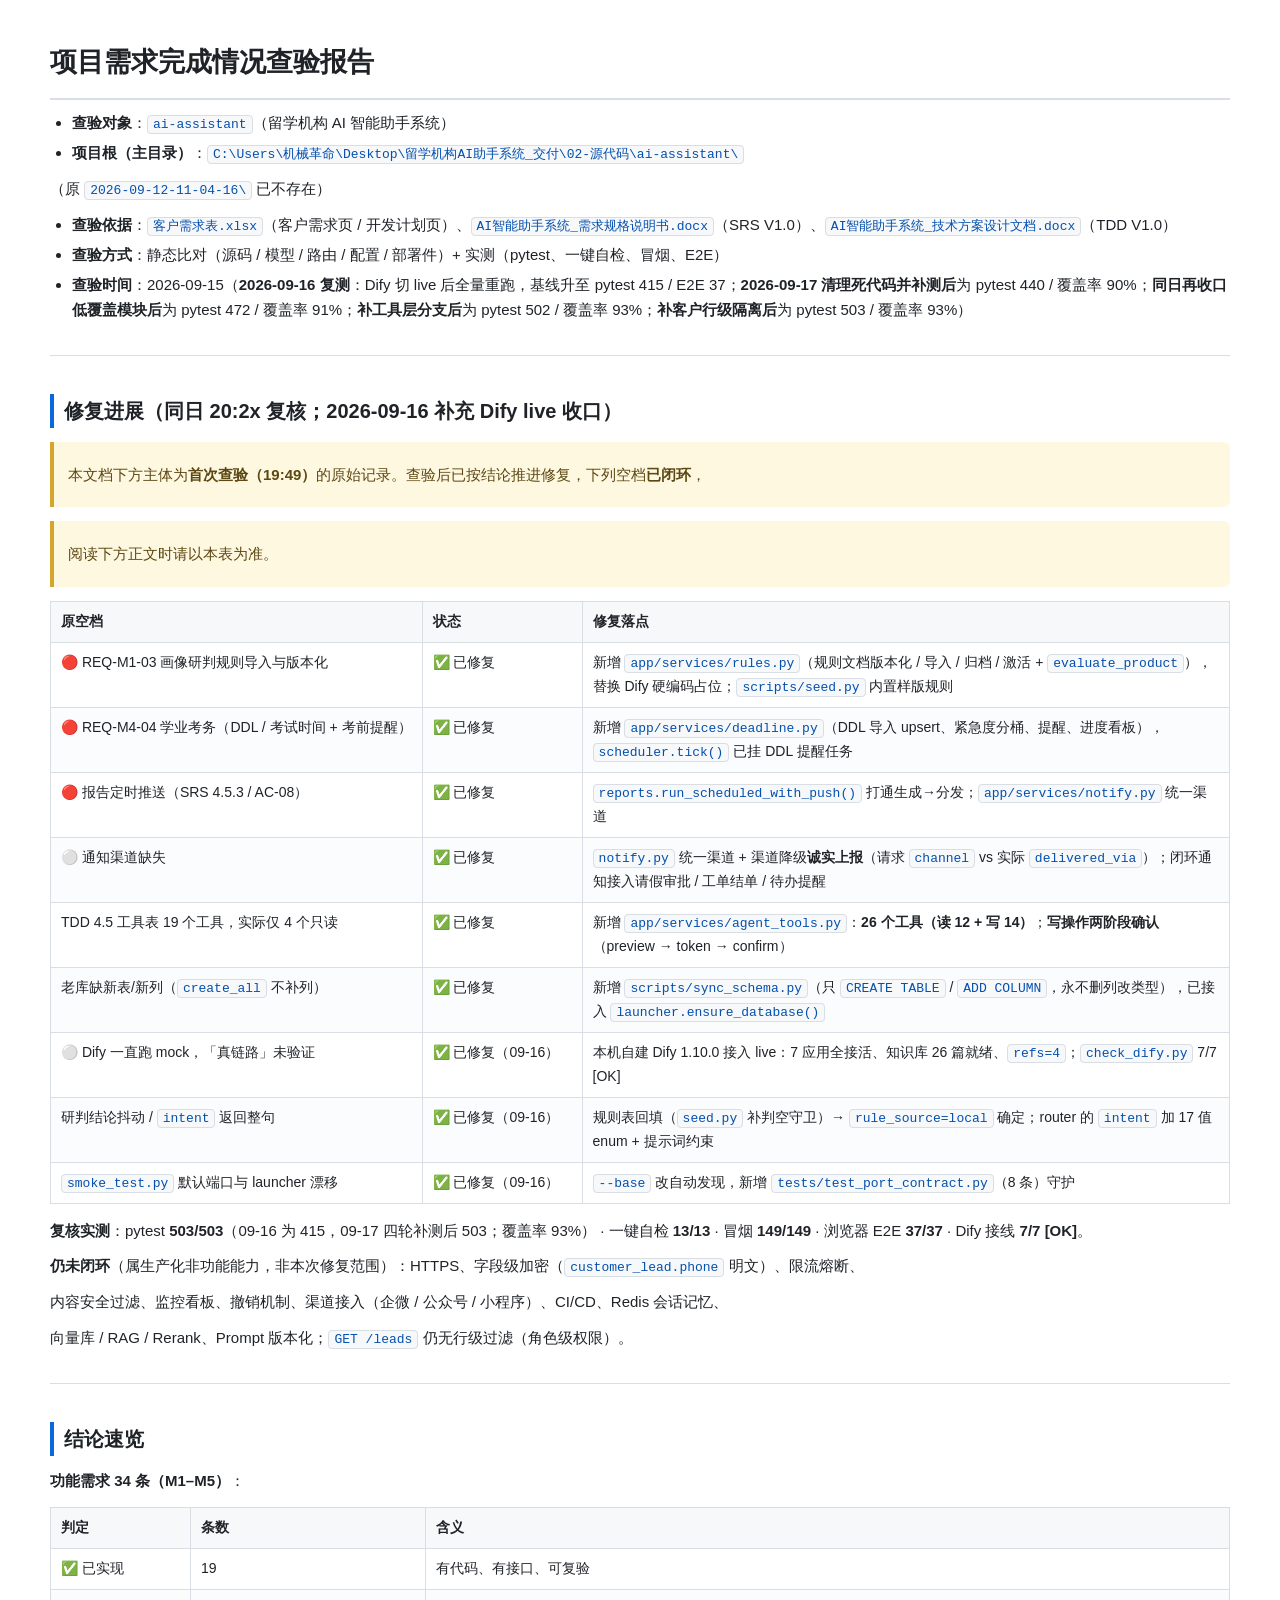
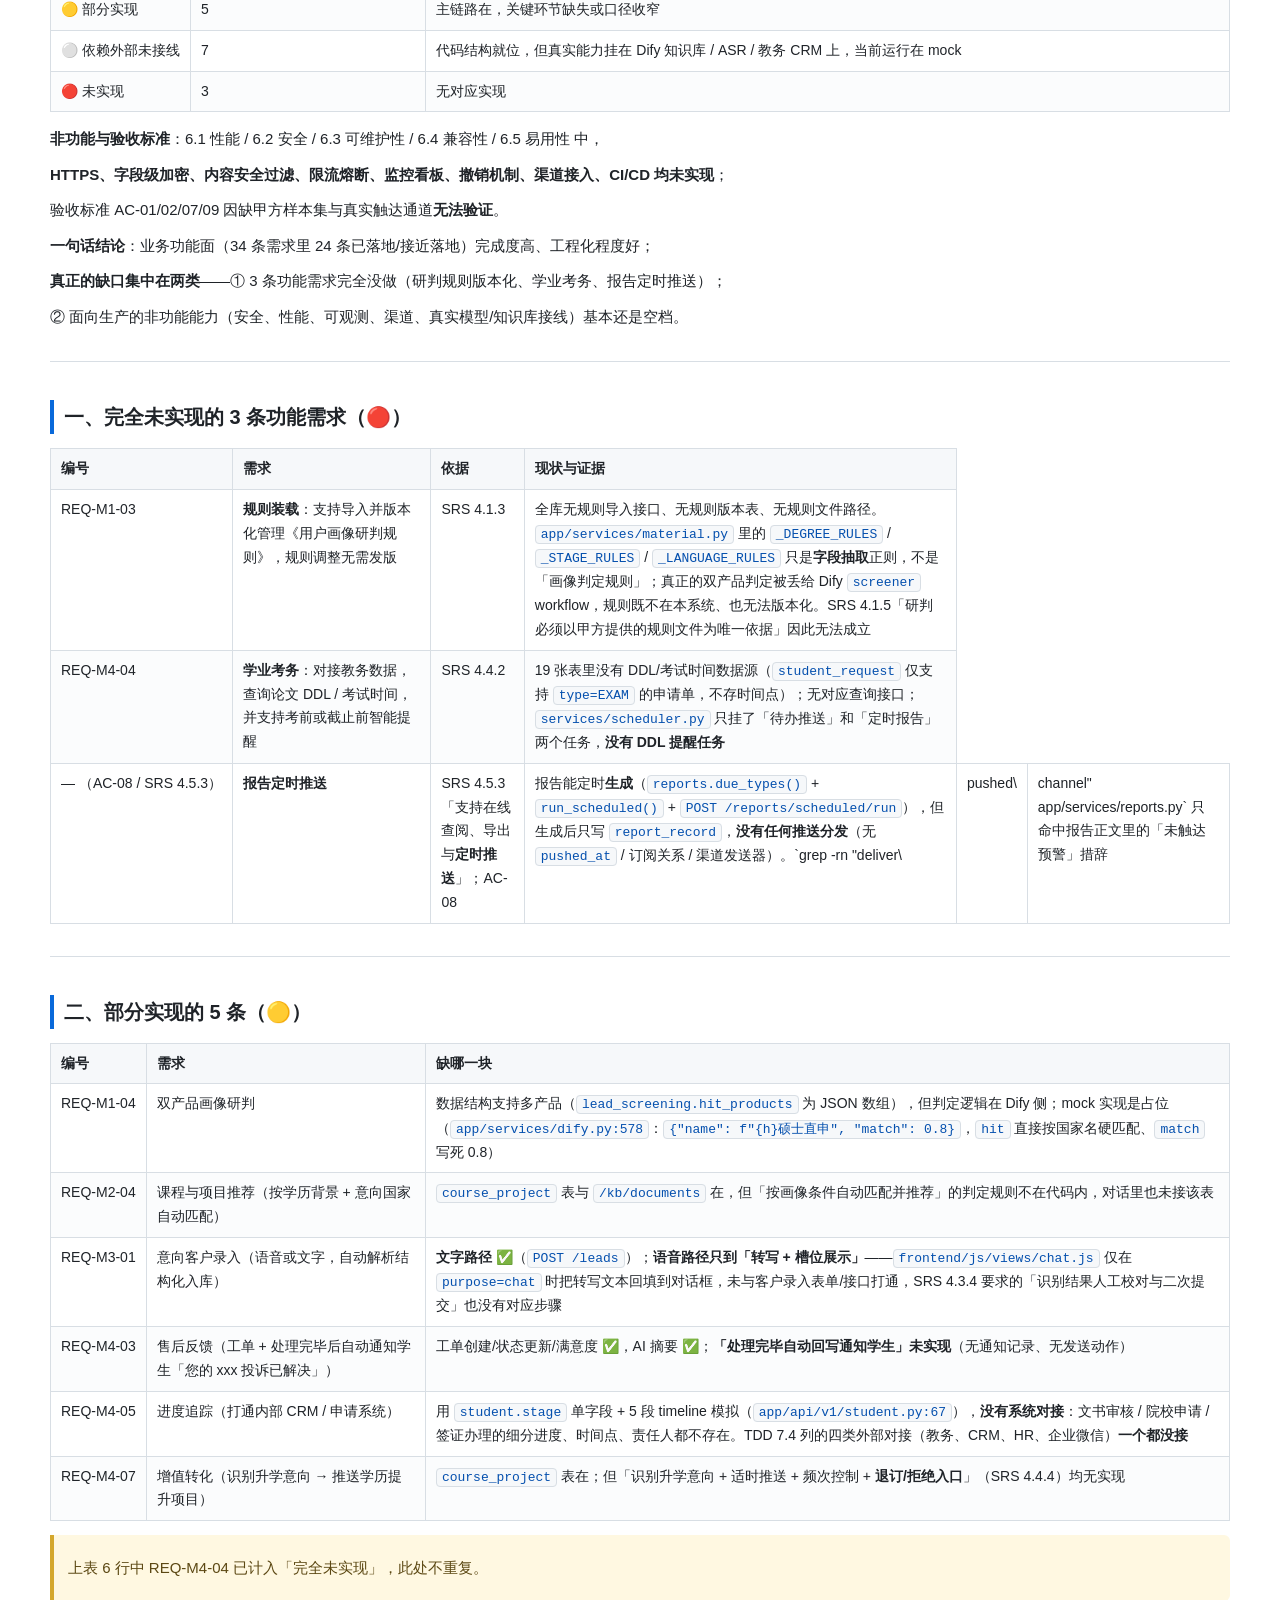
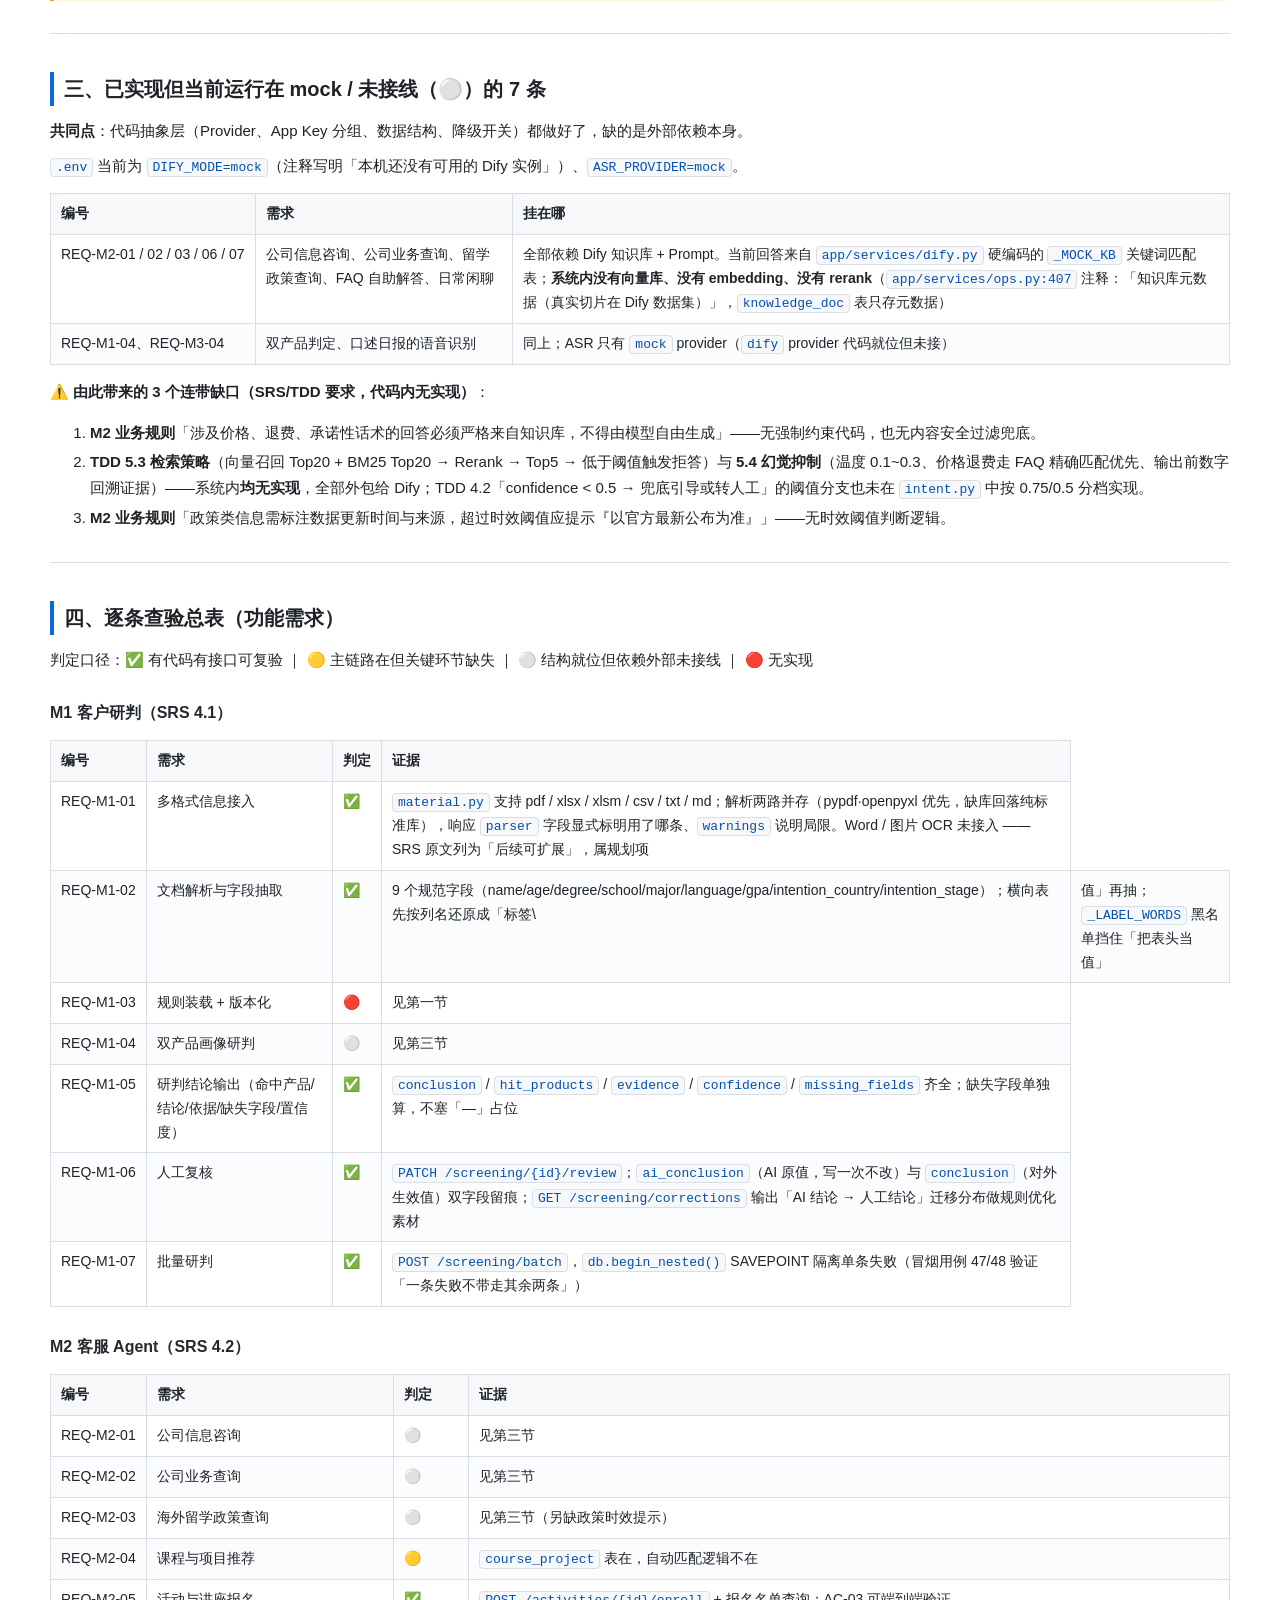
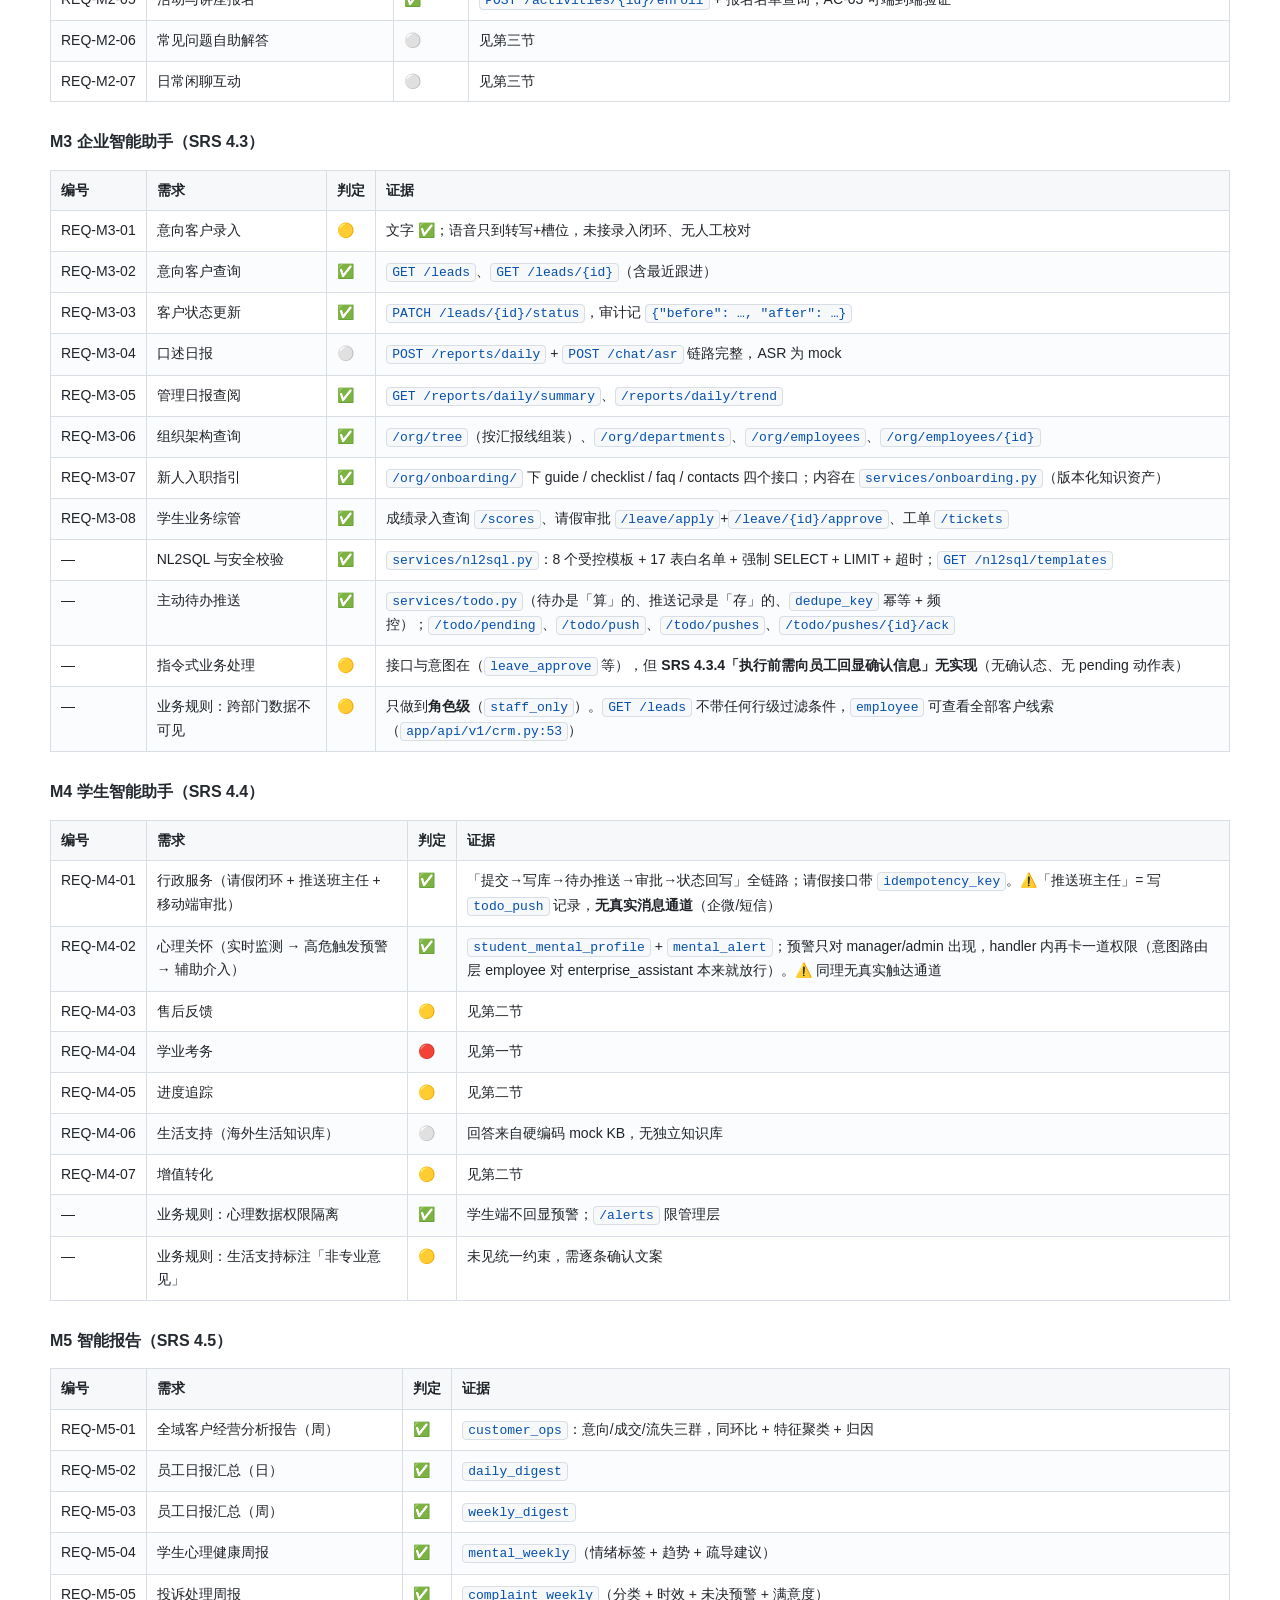
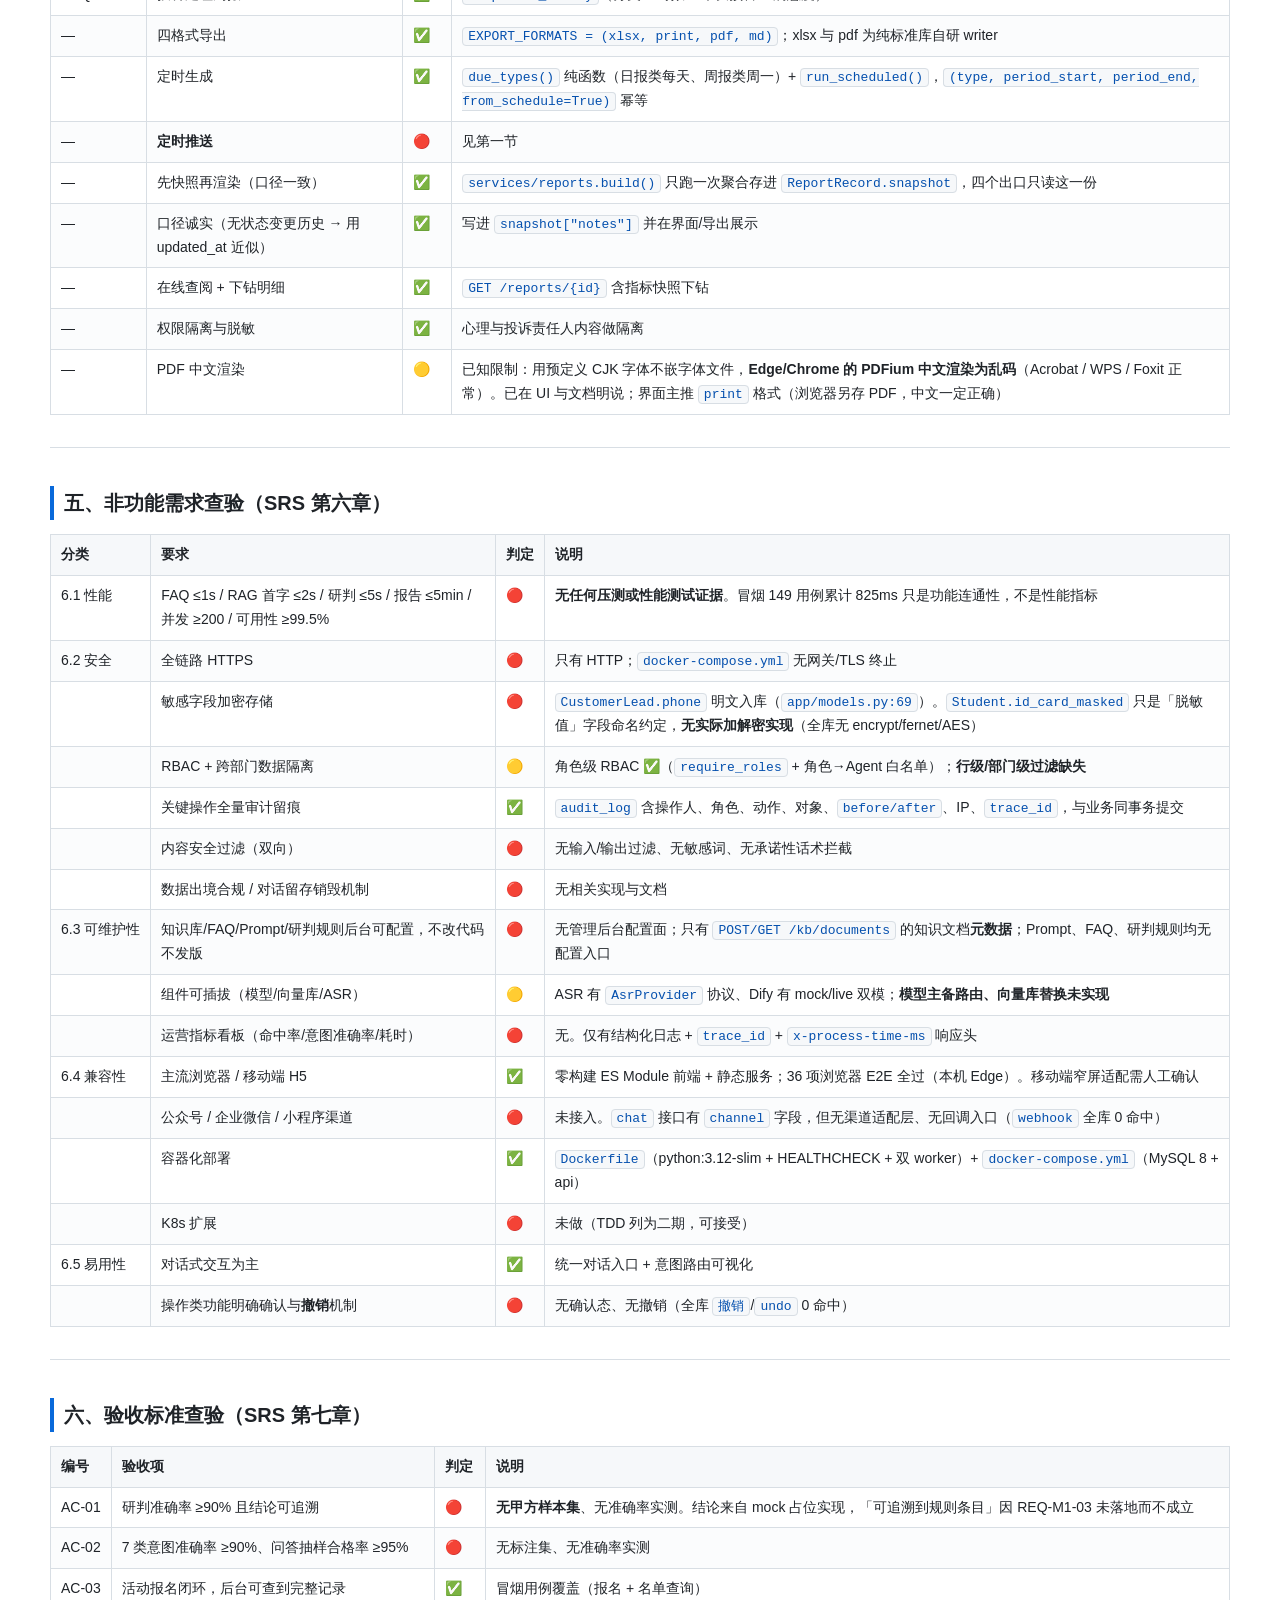
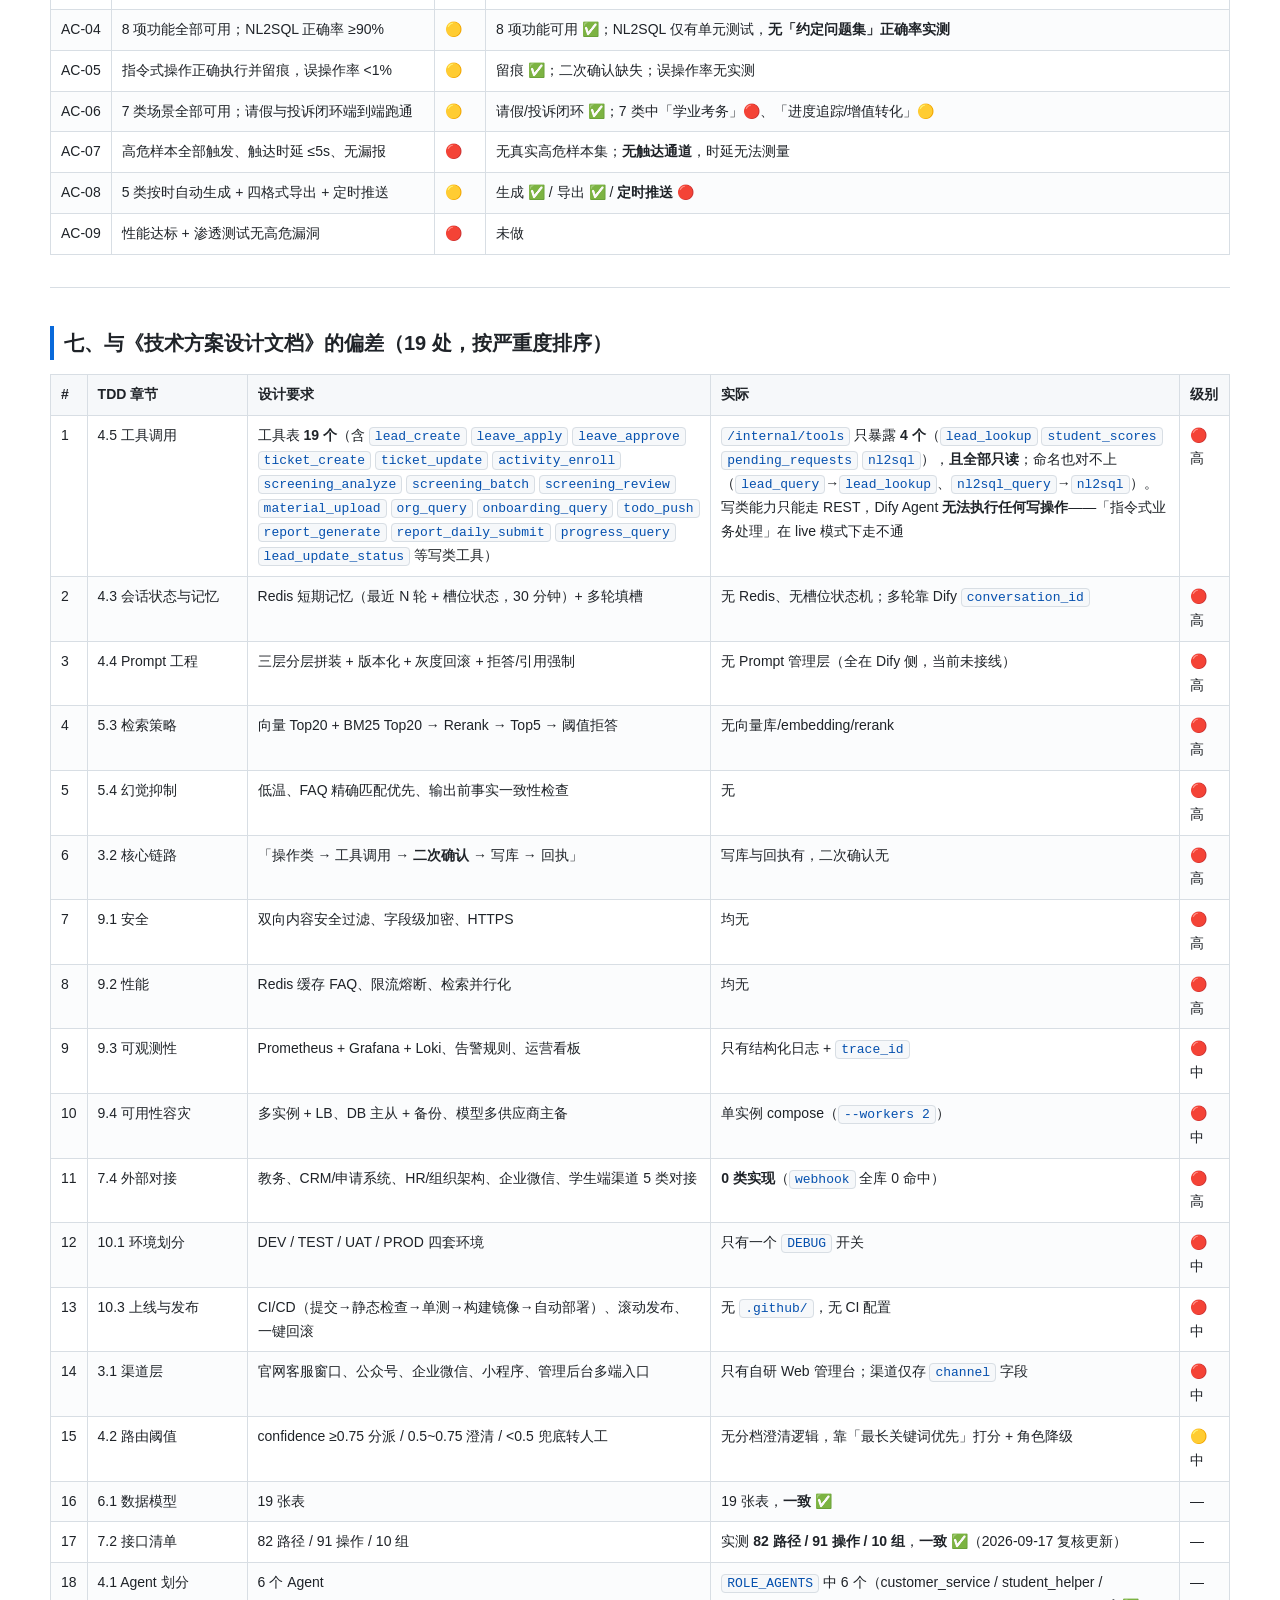
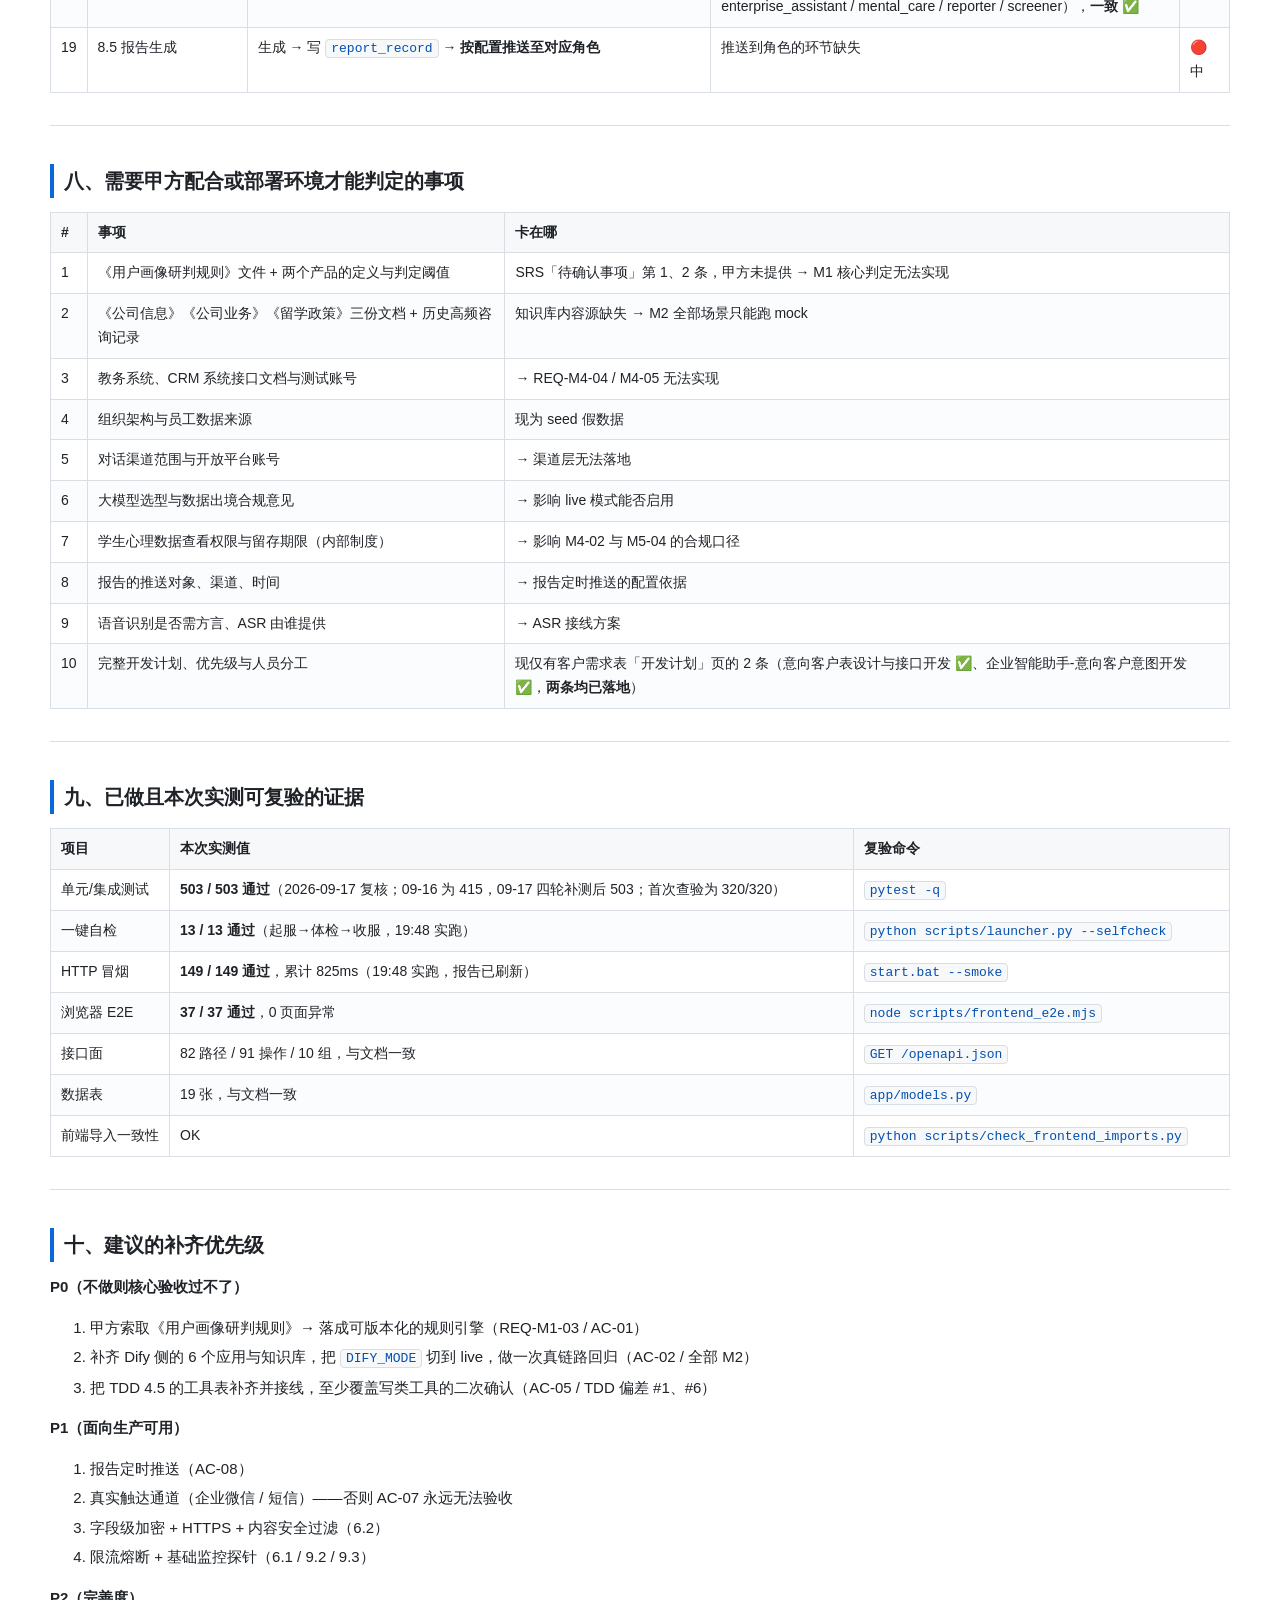
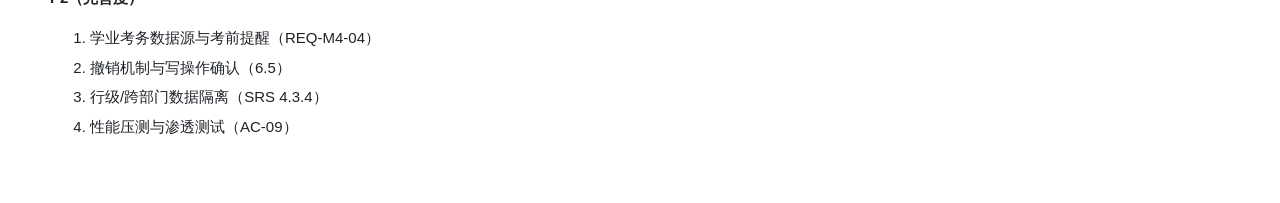
==== commit c4cf275c: "security(crm): 客户数据行级隔离——employee 只能碰自己名下的客户 - 新增 _visible_lead()：详情/状态/跟进读写/单条研判/上传/批量研判 7 处统一走行级校验" ====
--- a/02-源代码/ai-assistant/reports/需求完成情况查验报告.html
+++ b/02-源代码/ai-assistant/reports/需求完成情况查验报告.html
@@ -49,7 +49,7 @@
 <h1>项目需求完成情况查验报告</h1>
 <ul><li><strong>查验对象</strong>：<code>ai-assistant</code>（留学机构 AI 智能助手系统）</li><li><strong>项目根（主目录）</strong>：<code>C:\Users\机械革命\Desktop\留学机构AI助手系统_交付\02-源代码\ai-assistant\</code></li></ul>
 <p>（原 <code>2026-09-12-11-04-16\</code> 已不存在）</p>
-<ul><li><strong>查验依据</strong>：<code>客户需求表.xlsx</code>（客户需求页 / 开发计划页）、<code>AI智能助手系统_需求规格说明书.docx</code>（SRS V1.0）、<code>AI智能助手系统_技术方案设计文档.docx</code>（TDD V1.0）</li><li><strong>查验方式</strong>：静态比对（源码 / 模型 / 路由 / 配置 / 部署件）+ 实测（pytest、一键自检、冒烟、E2E）</li><li><strong>查验时间</strong>：2026-09-15（<strong>2026-09-16 复测</strong>：Dify 切 live 后全量重跑，基线升至 pytest 415 / E2E 37；<strong>2026-09-17 清理死代码并补测后</strong>为 pytest 440 / 覆盖率 90%；<strong>同日再收口低覆盖模块后</strong>为 pytest 472 / 覆盖率 91%；<strong>补工具层分支后</strong>为 pytest 502 / 覆盖率 93%）</li></ul>
+<ul><li><strong>查验依据</strong>：<code>客户需求表.xlsx</code>（客户需求页 / 开发计划页）、<code>AI智能助手系统_需求规格说明书.docx</code>（SRS V1.0）、<code>AI智能助手系统_技术方案设计文档.docx</code>（TDD V1.0）</li><li><strong>查验方式</strong>：静态比对（源码 / 模型 / 路由 / 配置 / 部署件）+ 实测（pytest、一键自检、冒烟、E2E）</li><li><strong>查验时间</strong>：2026-09-15（<strong>2026-09-16 复测</strong>：Dify 切 live 后全量重跑，基线升至 pytest 415 / E2E 37；<strong>2026-09-17 清理死代码并补测后</strong>为 pytest 440 / 覆盖率 90%；<strong>同日再收口低覆盖模块后</strong>为 pytest 472 / 覆盖率 91%；<strong>补工具层分支后</strong>为 pytest 502 / 覆盖率 93%；<strong>补客户行级隔离后</strong>为 pytest 503 / 覆盖率 93%）</li></ul>
 <hr>
 <h2>修复进展（同日 20:2x 复核；2026-09-16 补充 Dify live 收口）</h2>
 <blockquote><p>本文档下方主体为<strong>首次查验（19:49）</strong>的原始记录。查验后已按结论推进修复，下列空档<strong>已闭环</strong>，</p></blockquote>
@@ -67,7 +67,7 @@
 <tr><td>研判结论抖动 / <code>intent</code> 返回整句</td><td>✅ 已修复（09-16）</td><td>规则表回填（<code>seed.py</code> 补判空守卫）→ <code>rule_source=local</code> 确定；router 的 <code>intent</code> 加 17 值 enum + 提示词约束</td></tr>
 <tr><td><code>smoke_test.py</code> 默认端口与 launcher 漂移</td><td>✅ 已修复（09-16）</td><td><code>--base</code> 改自动发现，新增 <code>tests/test_port_contract.py</code>（8 条）守护</td></tr>
 </tbody></table>
-<p><strong>复核实测</strong>：pytest <strong>502/502</strong>（09-16 为 415，09-17 三轮补测后 502；覆盖率 93%） · 一键自检 <strong>13/13</strong> · 冒烟 <strong>149/149</strong> · 浏览器 E2E <strong>37/37</strong> · Dify 接线 <strong>7/7 [OK]</strong>。</p>
+<p><strong>复核实测</strong>：pytest <strong>503/503</strong>（09-16 为 415，09-17 四轮补测后 503；覆盖率 93%） · 一键自检 <strong>13/13</strong> · 冒烟 <strong>149/149</strong> · 浏览器 E2E <strong>37/37</strong> · Dify 接线 <strong>7/7 [OK]</strong>。</p>
 <p><strong>仍未闭环</strong>（属生产化非功能能力，非本次修复范围）：HTTPS、字段级加密（<code>customer_lead.phone</code> 明文）、限流熔断、</p>
 <p>内容安全过滤、监控看板、撤销机制、渠道接入（企微 / 公众号 / 小程序）、CI/CD、Redis 会话记忆、</p>
 <p>向量库 / RAG / Rerank、Prompt 版本化；<code>GET /leads</code> 仍无行级过滤（角色级权限）。</p>
@@ -281,7 +281,7 @@
 <table>
 <thead><tr><th>项目</th><th>本次实测值</th><th>复验命令</th></tr></thead>
 <tbody>
-<tr><td>单元/集成测试</td><td><strong>502 / 502 通过</strong>（2026-09-17 复核；09-16 为 415，09-17 三轮补测后 502；首次查验为 320/320）</td><td><code>pytest -q</code></td></tr>
+<tr><td>单元/集成测试</td><td><strong>503 / 503 通过</strong>（2026-09-17 复核；09-16 为 415，09-17 四轮补测后 503；首次查验为 320/320）</td><td><code>pytest -q</code></td></tr>
 <tr><td>一键自检</td><td><strong>13 / 13 通过</strong>（起服→体检→收服，19:48 实跑）</td><td><code>python scripts/launcher.py --selfcheck</code></td></tr>
 <tr><td>HTTP 冒烟</td><td><strong>149 / 149 通过</strong>，累计 825ms（19:48 实跑，报告已刷新）</td><td><code>start.bat --smoke</code></td></tr>
 <tr><td>浏览器 E2E</td><td><strong>37 / 37 通过</strong>，0 页面异常</td><td><code>node scripts/frontend_e2e.mjs</code></td></tr>
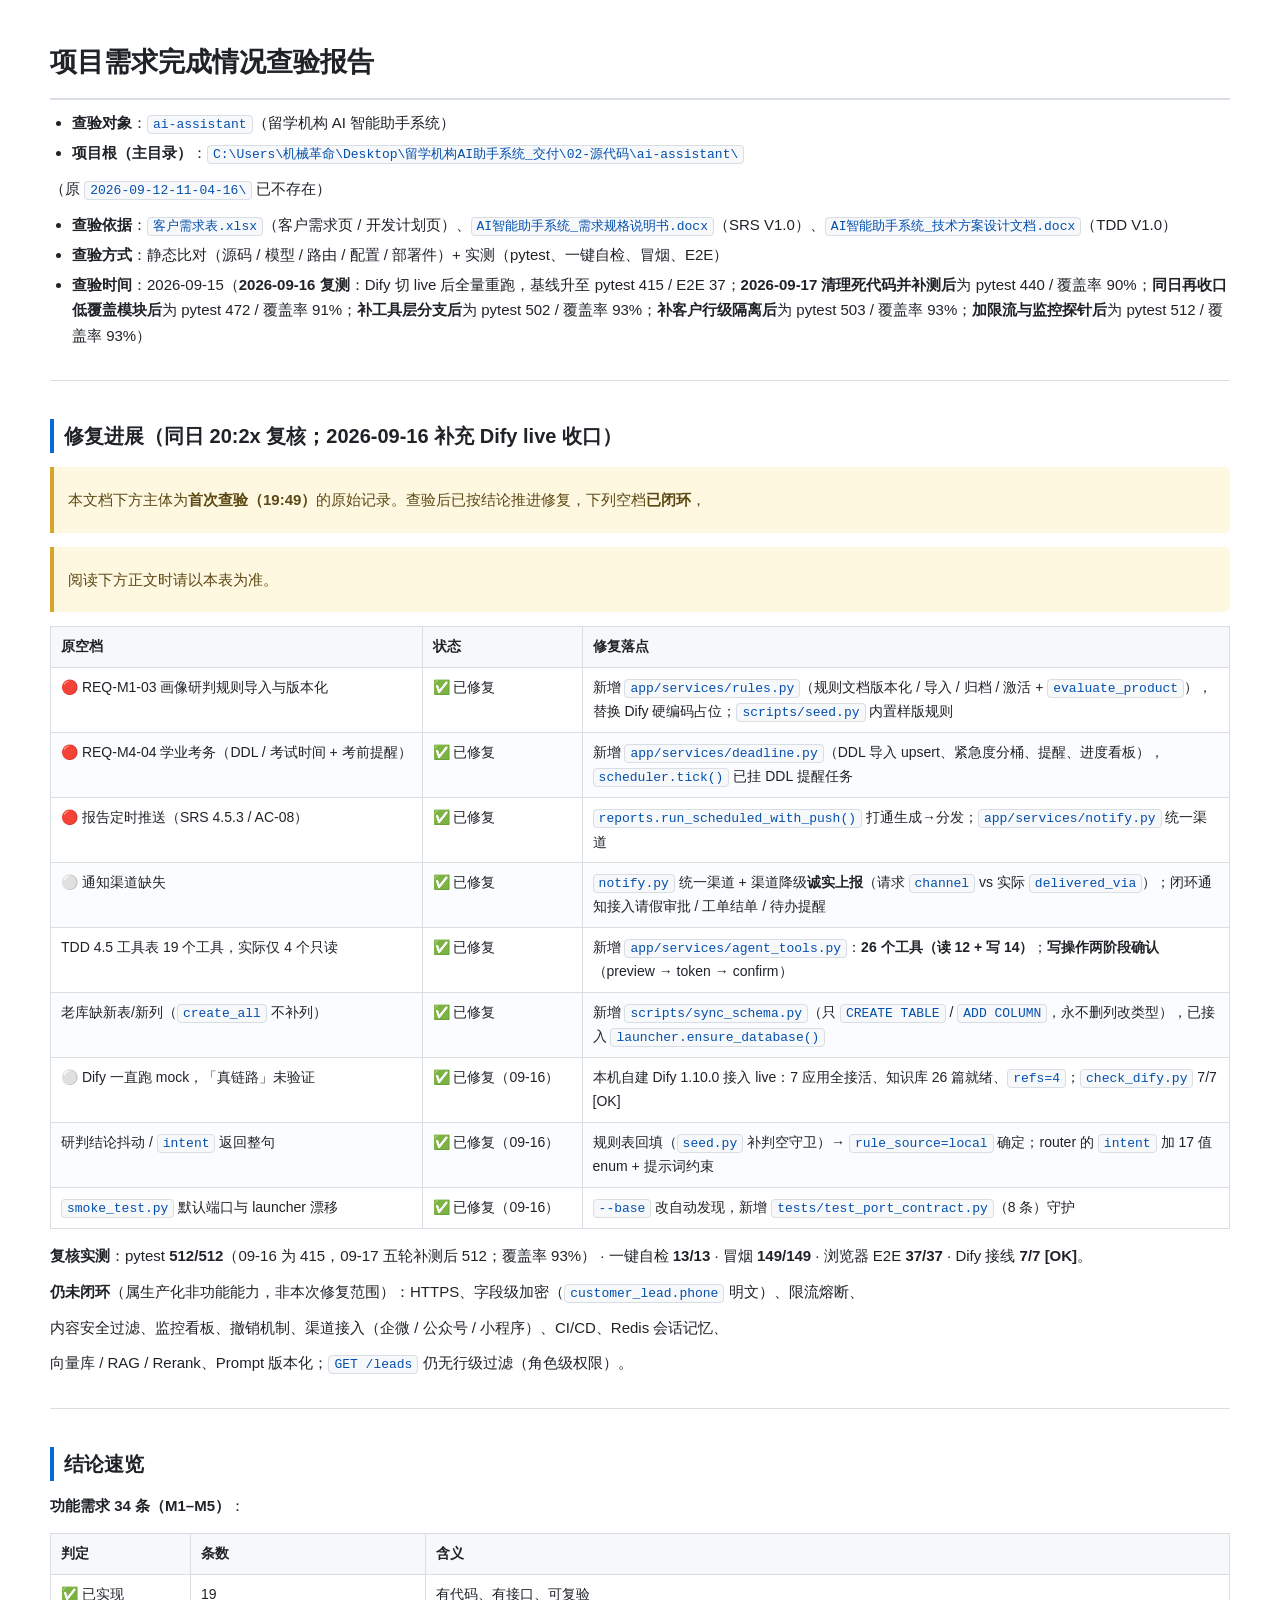
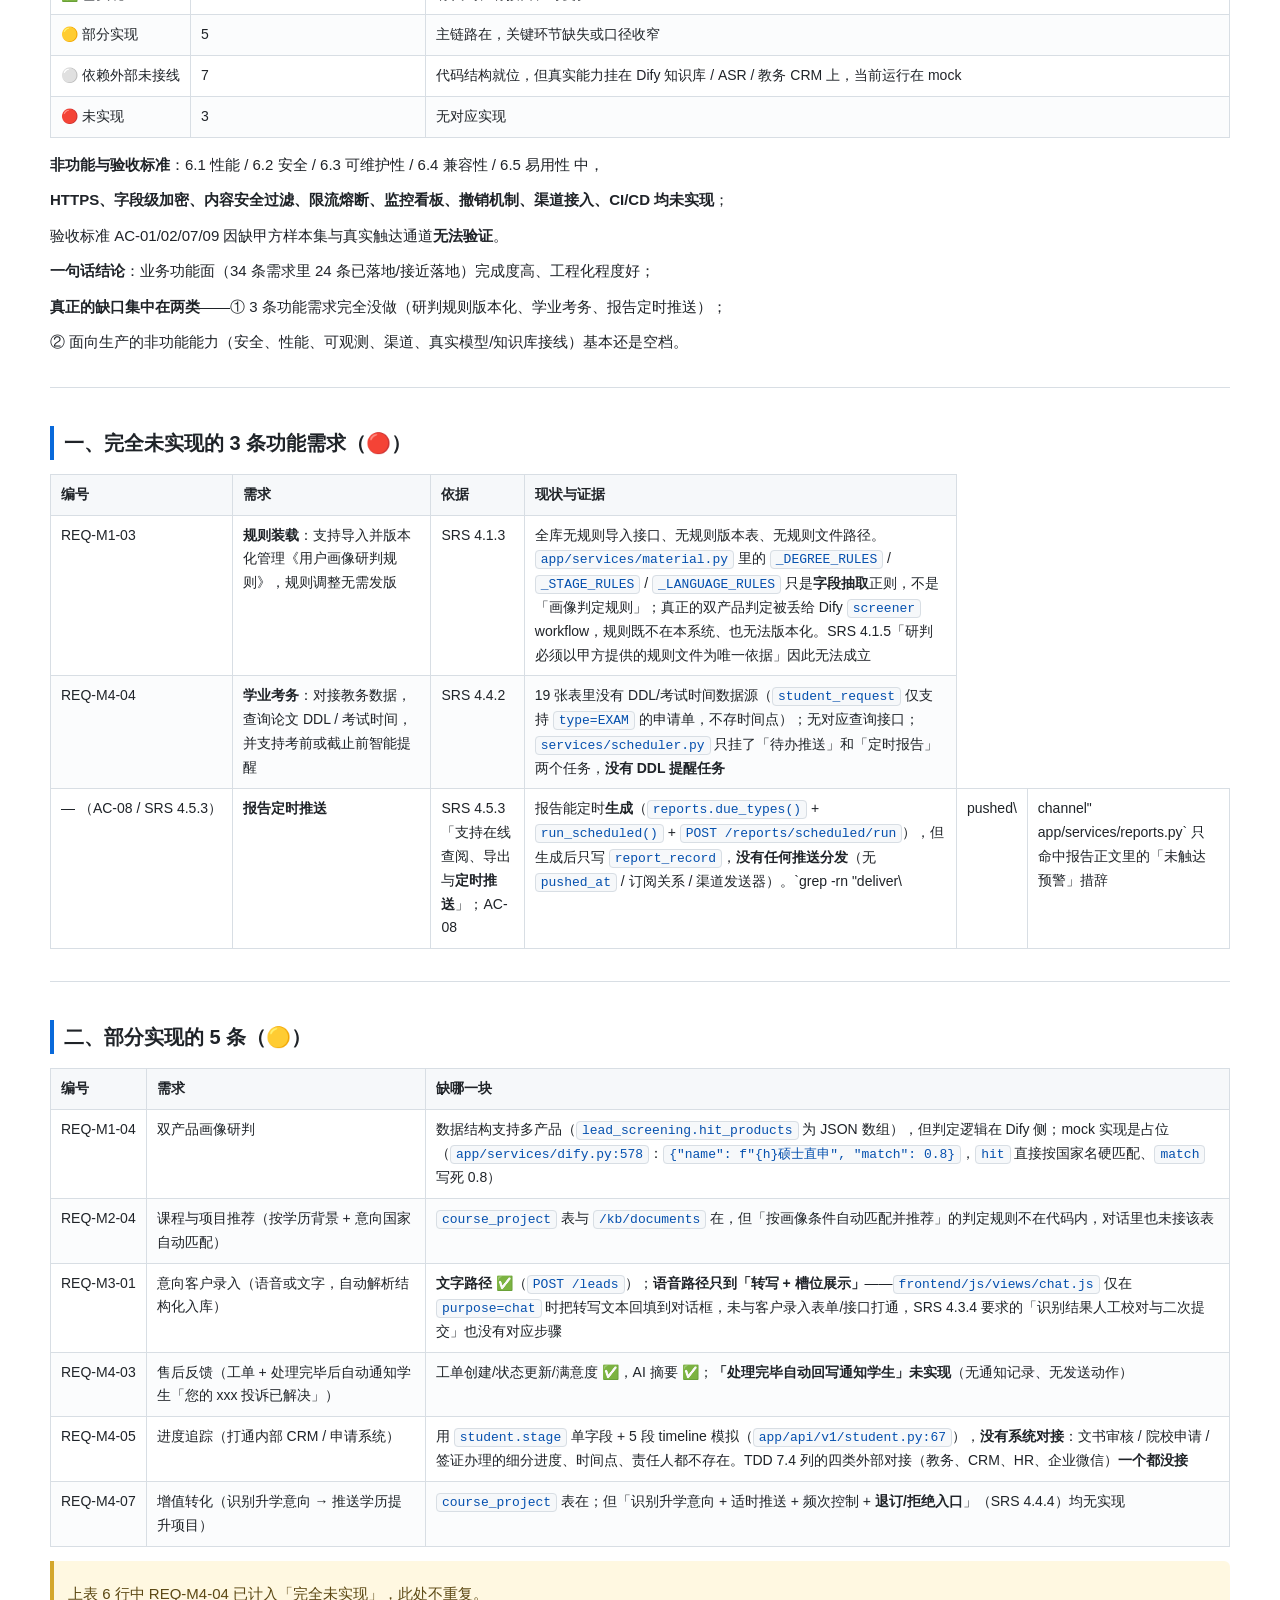
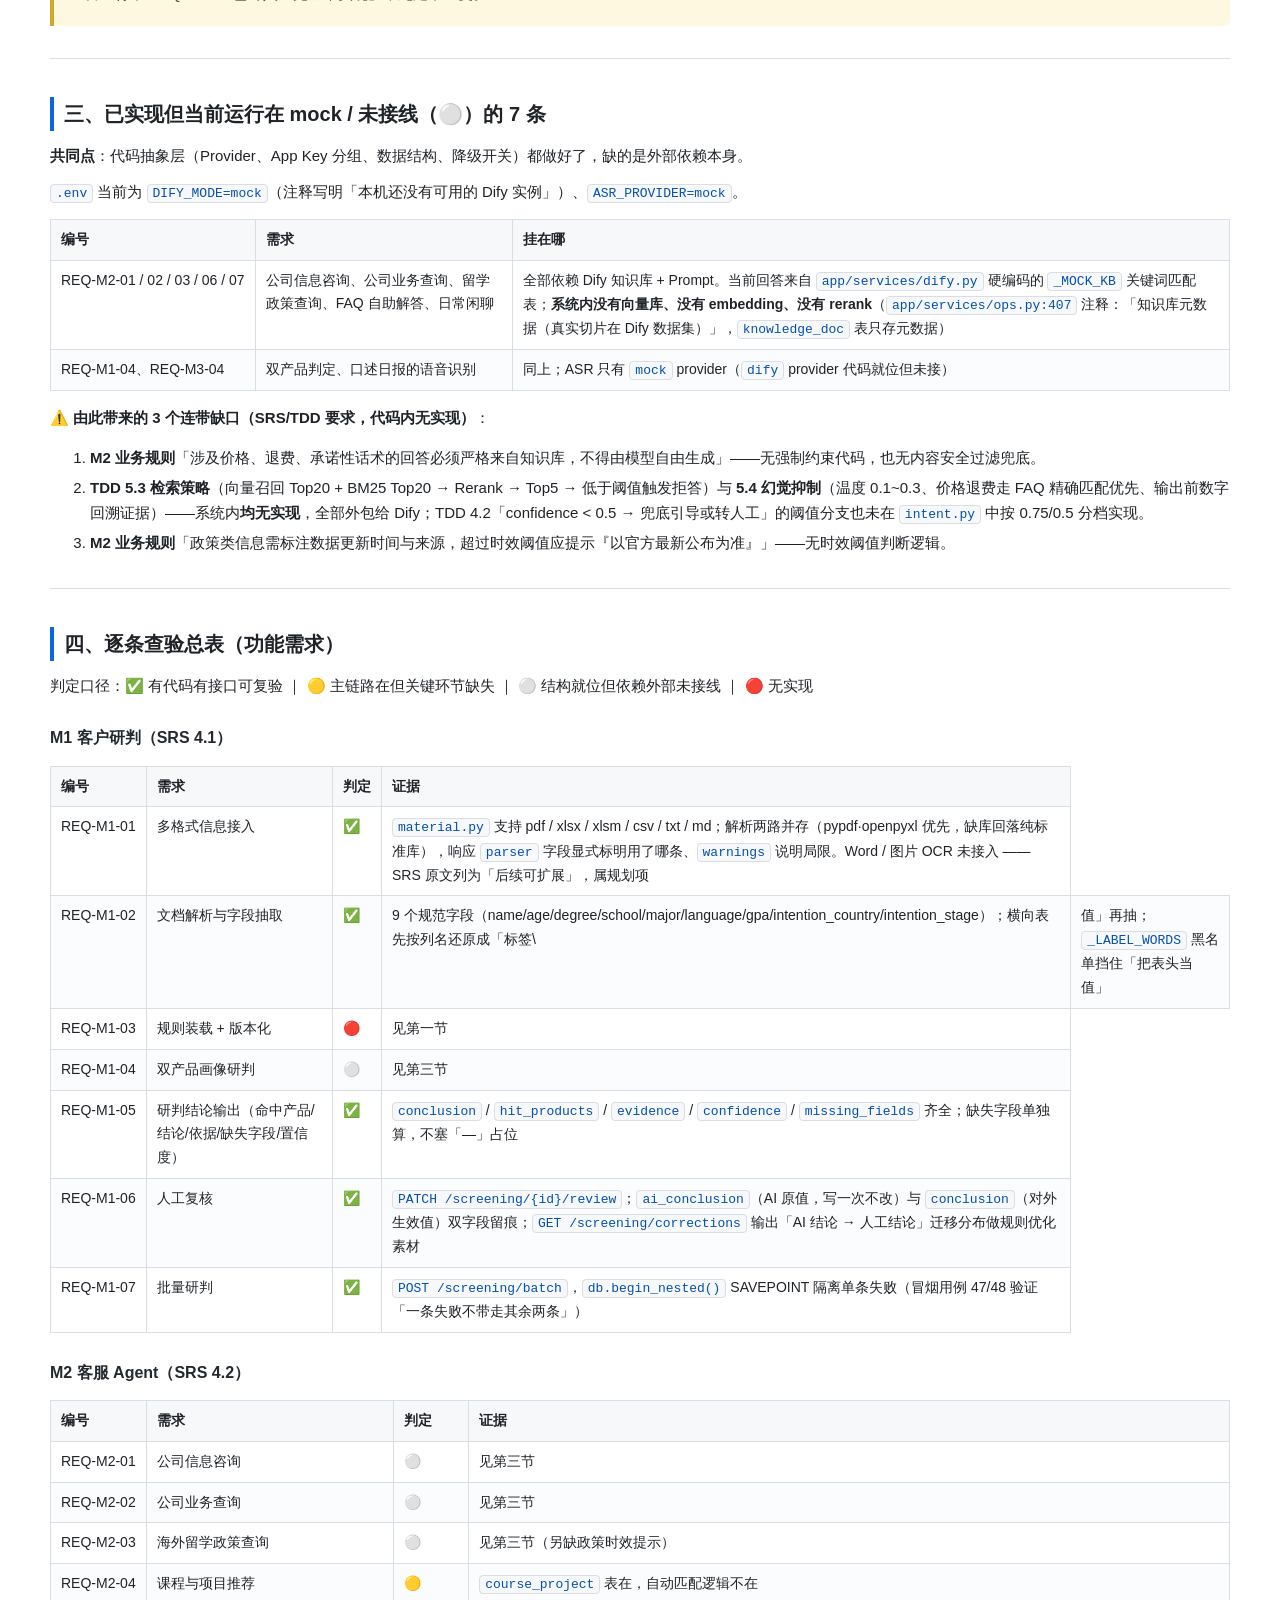
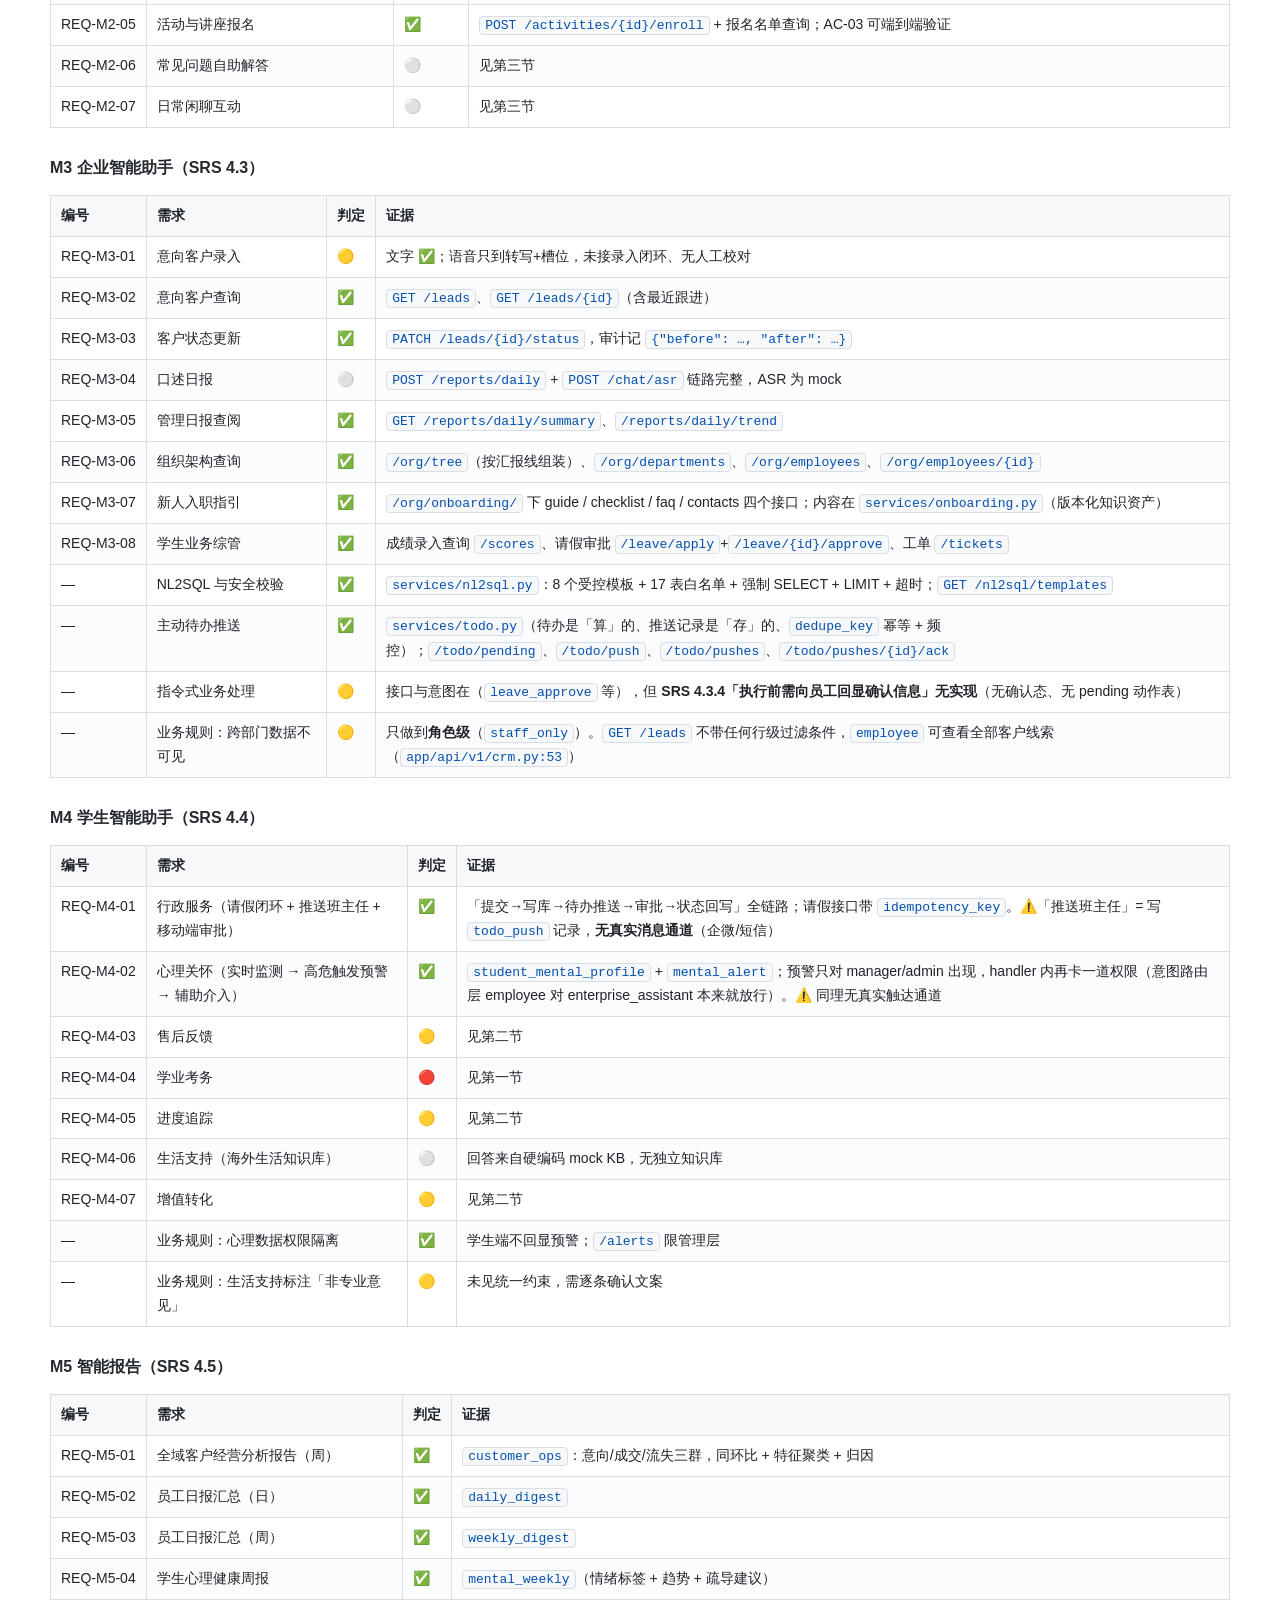
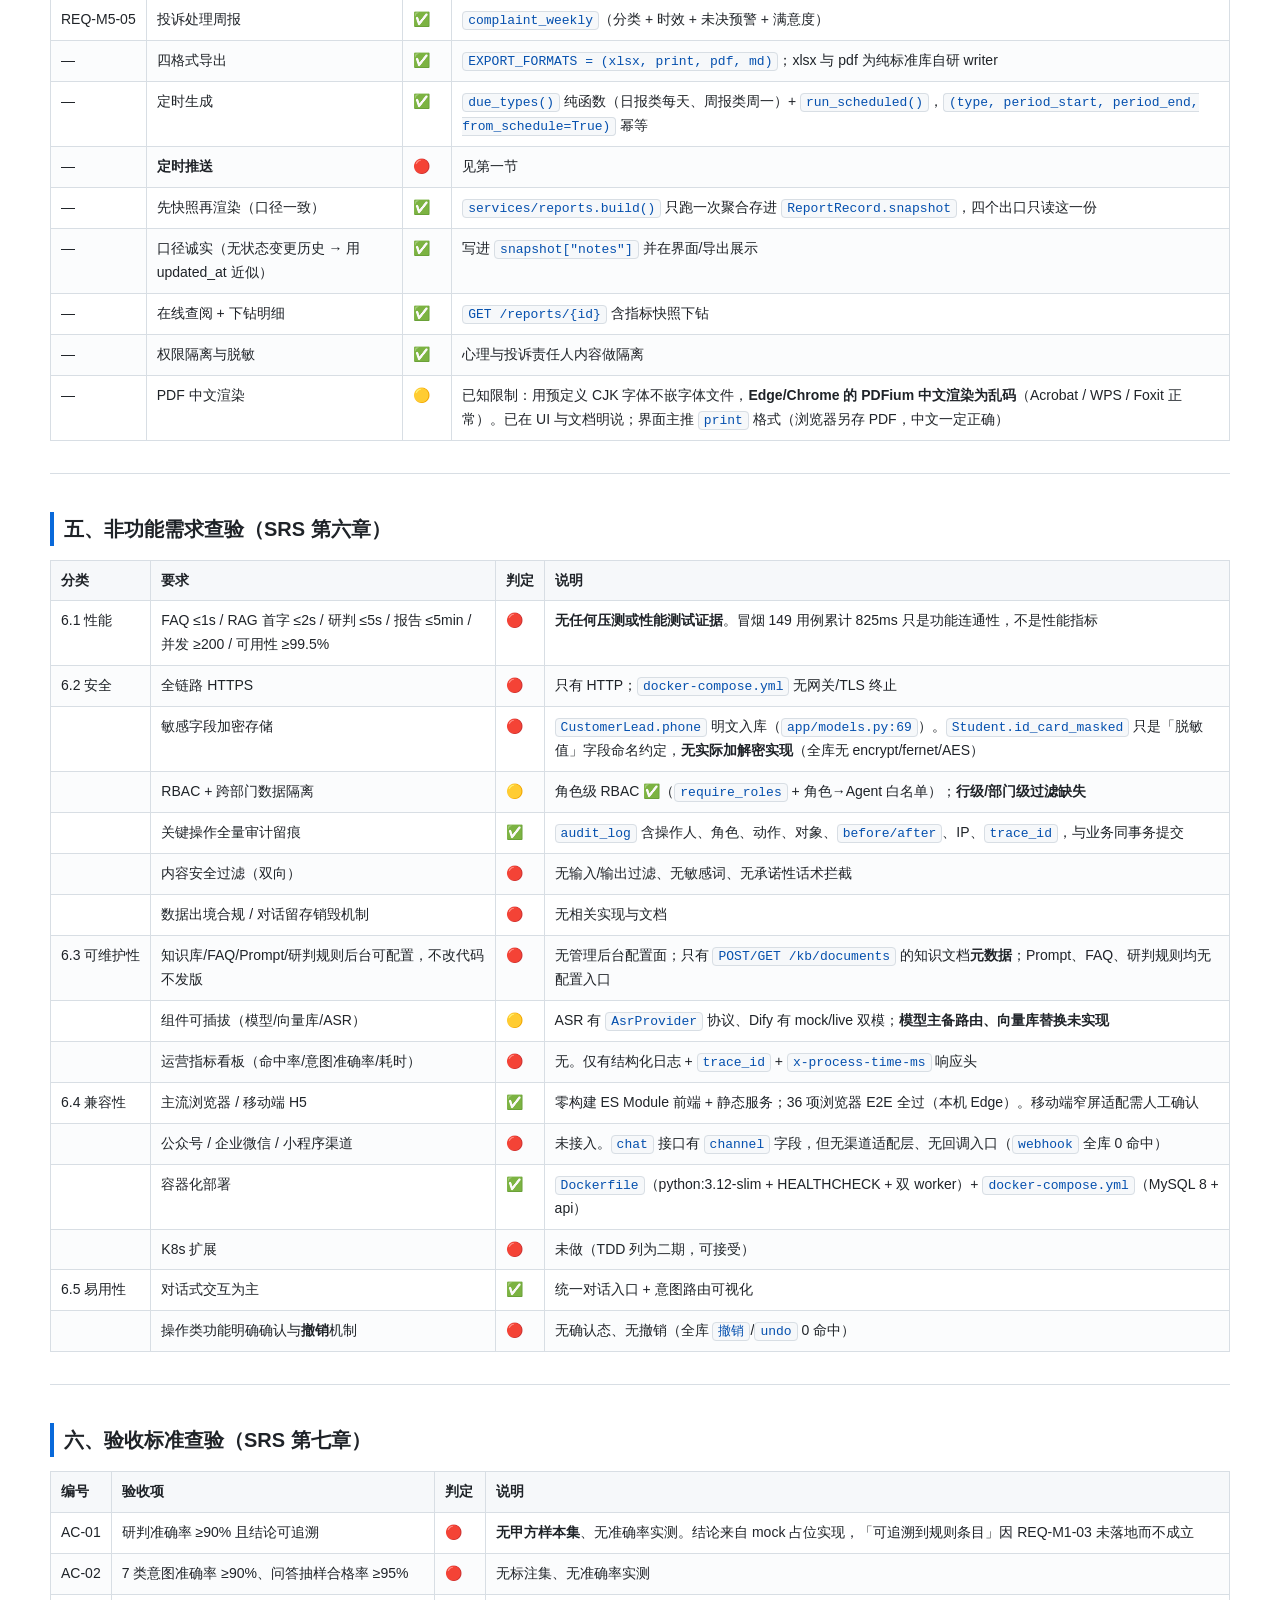
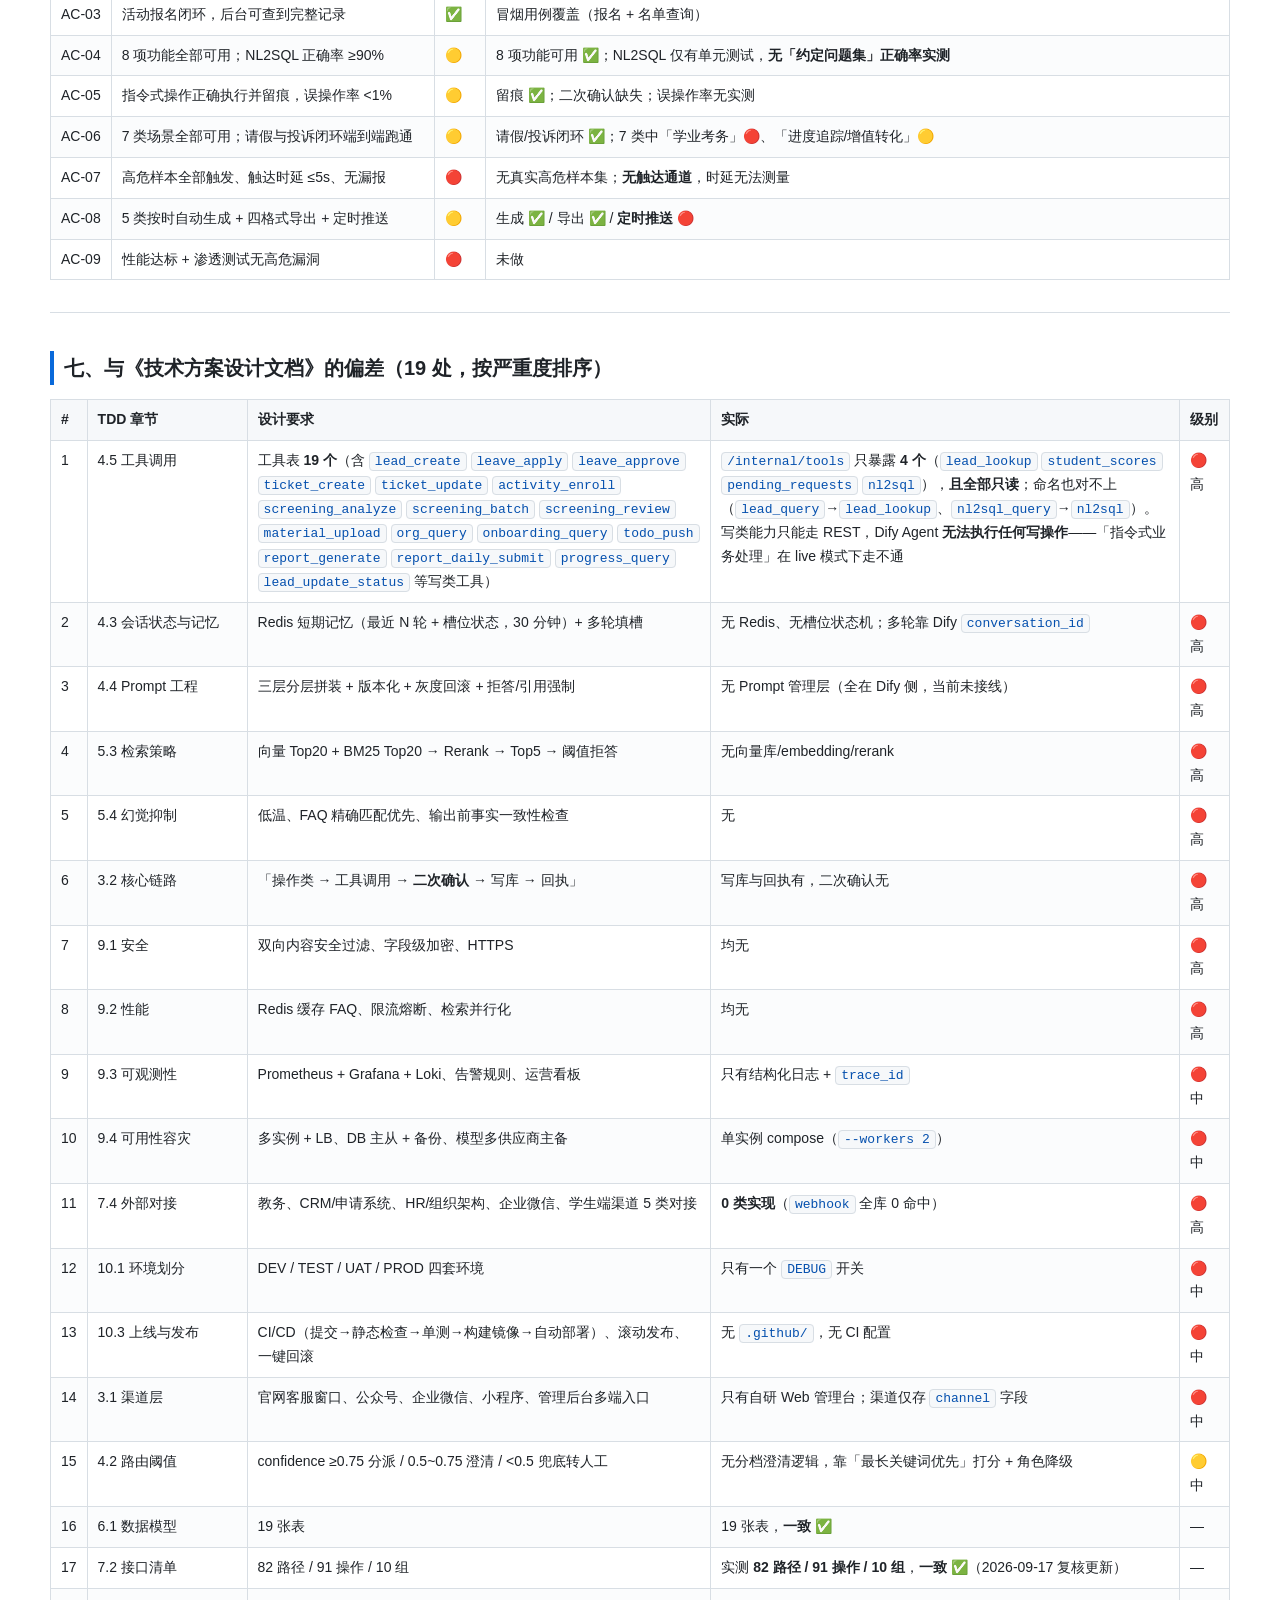
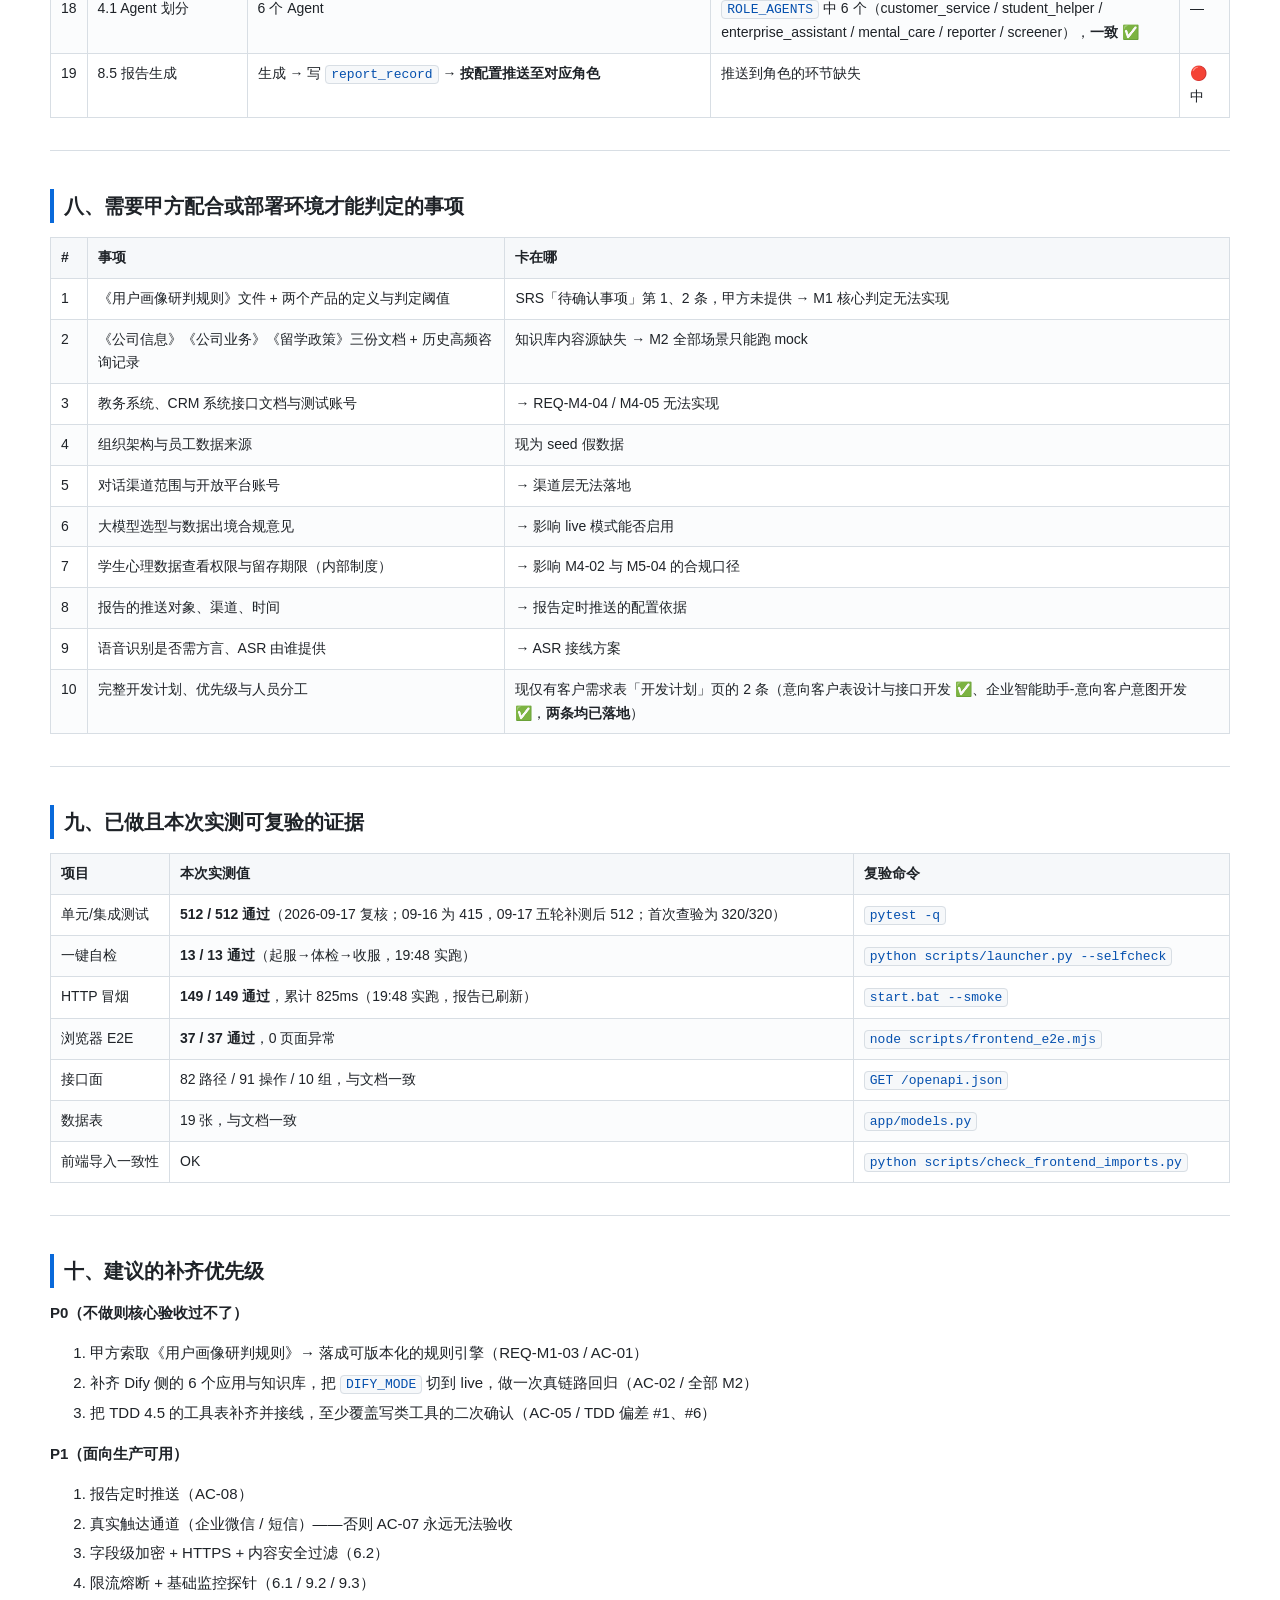
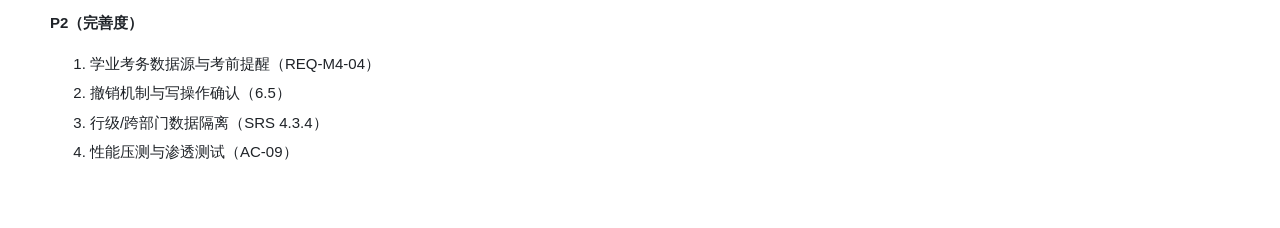
==== commit cf2554e3: "feat(security/ops): 接口限流 + /health 监控探针 - services/ratelimit.py：进程内滑动窗口（纯标准库）。/auth/token 每 IP 30/mi" ====
--- a/02-源代码/ai-assistant/reports/需求完成情况查验报告.html
+++ b/02-源代码/ai-assistant/reports/需求完成情况查验报告.html
@@ -49,7 +49,7 @@
 <h1>项目需求完成情况查验报告</h1>
 <ul><li><strong>查验对象</strong>：<code>ai-assistant</code>（留学机构 AI 智能助手系统）</li><li><strong>项目根（主目录）</strong>：<code>C:\Users\机械革命\Desktop\留学机构AI助手系统_交付\02-源代码\ai-assistant\</code></li></ul>
 <p>（原 <code>2026-09-12-11-04-16\</code> 已不存在）</p>
-<ul><li><strong>查验依据</strong>：<code>客户需求表.xlsx</code>（客户需求页 / 开发计划页）、<code>AI智能助手系统_需求规格说明书.docx</code>（SRS V1.0）、<code>AI智能助手系统_技术方案设计文档.docx</code>（TDD V1.0）</li><li><strong>查验方式</strong>：静态比对（源码 / 模型 / 路由 / 配置 / 部署件）+ 实测（pytest、一键自检、冒烟、E2E）</li><li><strong>查验时间</strong>：2026-09-15（<strong>2026-09-16 复测</strong>：Dify 切 live 后全量重跑，基线升至 pytest 415 / E2E 37；<strong>2026-09-17 清理死代码并补测后</strong>为 pytest 440 / 覆盖率 90%；<strong>同日再收口低覆盖模块后</strong>为 pytest 472 / 覆盖率 91%；<strong>补工具层分支后</strong>为 pytest 502 / 覆盖率 93%；<strong>补客户行级隔离后</strong>为 pytest 503 / 覆盖率 93%）</li></ul>
+<ul><li><strong>查验依据</strong>：<code>客户需求表.xlsx</code>（客户需求页 / 开发计划页）、<code>AI智能助手系统_需求规格说明书.docx</code>（SRS V1.0）、<code>AI智能助手系统_技术方案设计文档.docx</code>（TDD V1.0）</li><li><strong>查验方式</strong>：静态比对（源码 / 模型 / 路由 / 配置 / 部署件）+ 实测（pytest、一键自检、冒烟、E2E）</li><li><strong>查验时间</strong>：2026-09-15（<strong>2026-09-16 复测</strong>：Dify 切 live 后全量重跑，基线升至 pytest 415 / E2E 37；<strong>2026-09-17 清理死代码并补测后</strong>为 pytest 440 / 覆盖率 90%；<strong>同日再收口低覆盖模块后</strong>为 pytest 472 / 覆盖率 91%；<strong>补工具层分支后</strong>为 pytest 502 / 覆盖率 93%；<strong>补客户行级隔离后</strong>为 pytest 503 / 覆盖率 93%；<strong>加限流与监控探针后</strong>为 pytest 512 / 覆盖率 93%）</li></ul>
 <hr>
 <h2>修复进展（同日 20:2x 复核；2026-09-16 补充 Dify live 收口）</h2>
 <blockquote><p>本文档下方主体为<strong>首次查验（19:49）</strong>的原始记录。查验后已按结论推进修复，下列空档<strong>已闭环</strong>，</p></blockquote>
@@ -67,7 +67,7 @@
 <tr><td>研判结论抖动 / <code>intent</code> 返回整句</td><td>✅ 已修复（09-16）</td><td>规则表回填（<code>seed.py</code> 补判空守卫）→ <code>rule_source=local</code> 确定；router 的 <code>intent</code> 加 17 值 enum + 提示词约束</td></tr>
 <tr><td><code>smoke_test.py</code> 默认端口与 launcher 漂移</td><td>✅ 已修复（09-16）</td><td><code>--base</code> 改自动发现，新增 <code>tests/test_port_contract.py</code>（8 条）守护</td></tr>
 </tbody></table>
-<p><strong>复核实测</strong>：pytest <strong>503/503</strong>（09-16 为 415，09-17 四轮补测后 503；覆盖率 93%） · 一键自检 <strong>13/13</strong> · 冒烟 <strong>149/149</strong> · 浏览器 E2E <strong>37/37</strong> · Dify 接线 <strong>7/7 [OK]</strong>。</p>
+<p><strong>复核实测</strong>：pytest <strong>512/512</strong>（09-16 为 415，09-17 五轮补测后 512；覆盖率 93%） · 一键自检 <strong>13/13</strong> · 冒烟 <strong>149/149</strong> · 浏览器 E2E <strong>37/37</strong> · Dify 接线 <strong>7/7 [OK]</strong>。</p>
 <p><strong>仍未闭环</strong>（属生产化非功能能力，非本次修复范围）：HTTPS、字段级加密（<code>customer_lead.phone</code> 明文）、限流熔断、</p>
 <p>内容安全过滤、监控看板、撤销机制、渠道接入（企微 / 公众号 / 小程序）、CI/CD、Redis 会话记忆、</p>
 <p>向量库 / RAG / Rerank、Prompt 版本化；<code>GET /leads</code> 仍无行级过滤（角色级权限）。</p>
@@ -281,7 +281,7 @@
 <table>
 <thead><tr><th>项目</th><th>本次实测值</th><th>复验命令</th></tr></thead>
 <tbody>
-<tr><td>单元/集成测试</td><td><strong>503 / 503 通过</strong>（2026-09-17 复核；09-16 为 415，09-17 四轮补测后 503；首次查验为 320/320）</td><td><code>pytest -q</code></td></tr>
+<tr><td>单元/集成测试</td><td><strong>512 / 512 通过</strong>（2026-09-17 复核；09-16 为 415，09-17 五轮补测后 512；首次查验为 320/320）</td><td><code>pytest -q</code></td></tr>
 <tr><td>一键自检</td><td><strong>13 / 13 通过</strong>（起服→体检→收服，19:48 实跑）</td><td><code>python scripts/launcher.py --selfcheck</code></td></tr>
 <tr><td>HTTP 冒烟</td><td><strong>149 / 149 通过</strong>，累计 825ms（19:48 实跑，报告已刷新）</td><td><code>start.bat --smoke</code></td></tr>
 <tr><td>浏览器 E2E</td><td><strong>37 / 37 通过</strong>，0 页面异常</td><td><code>node scripts/frontend_e2e.mjs</code></td></tr>
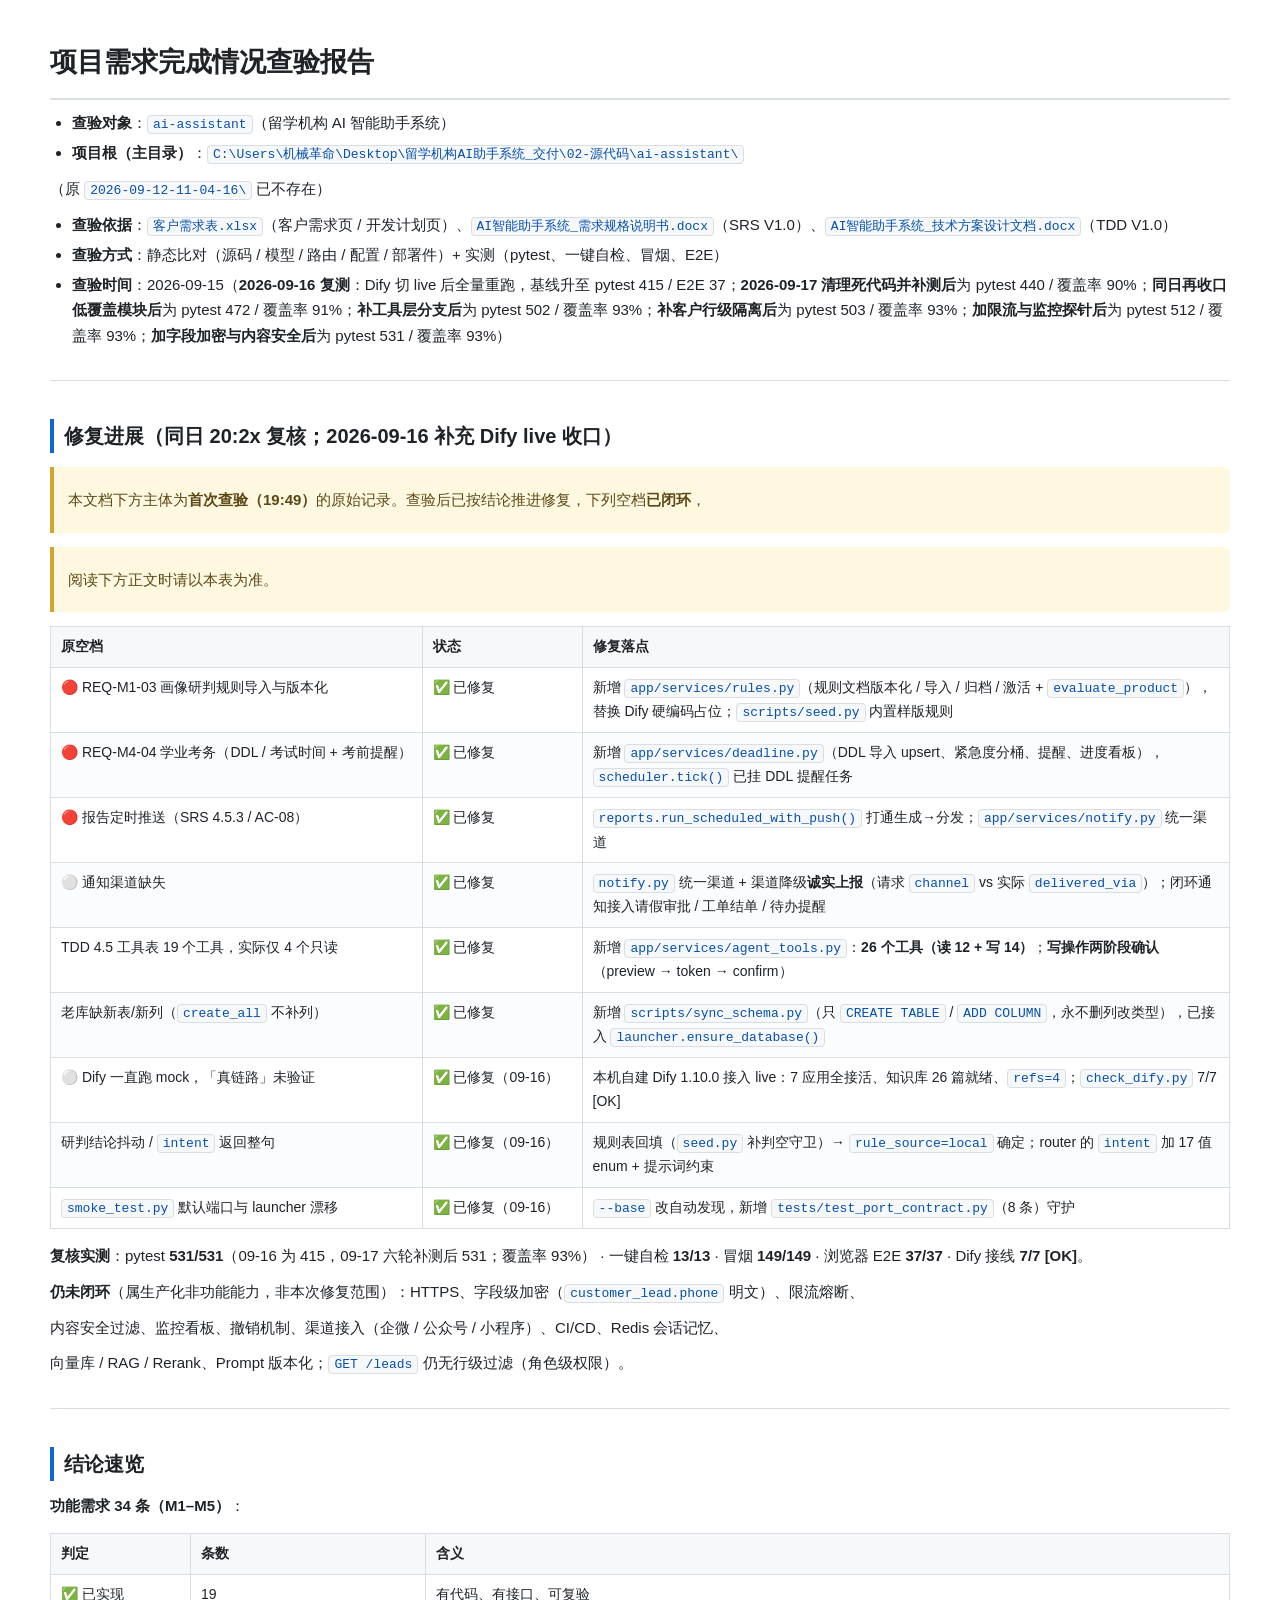
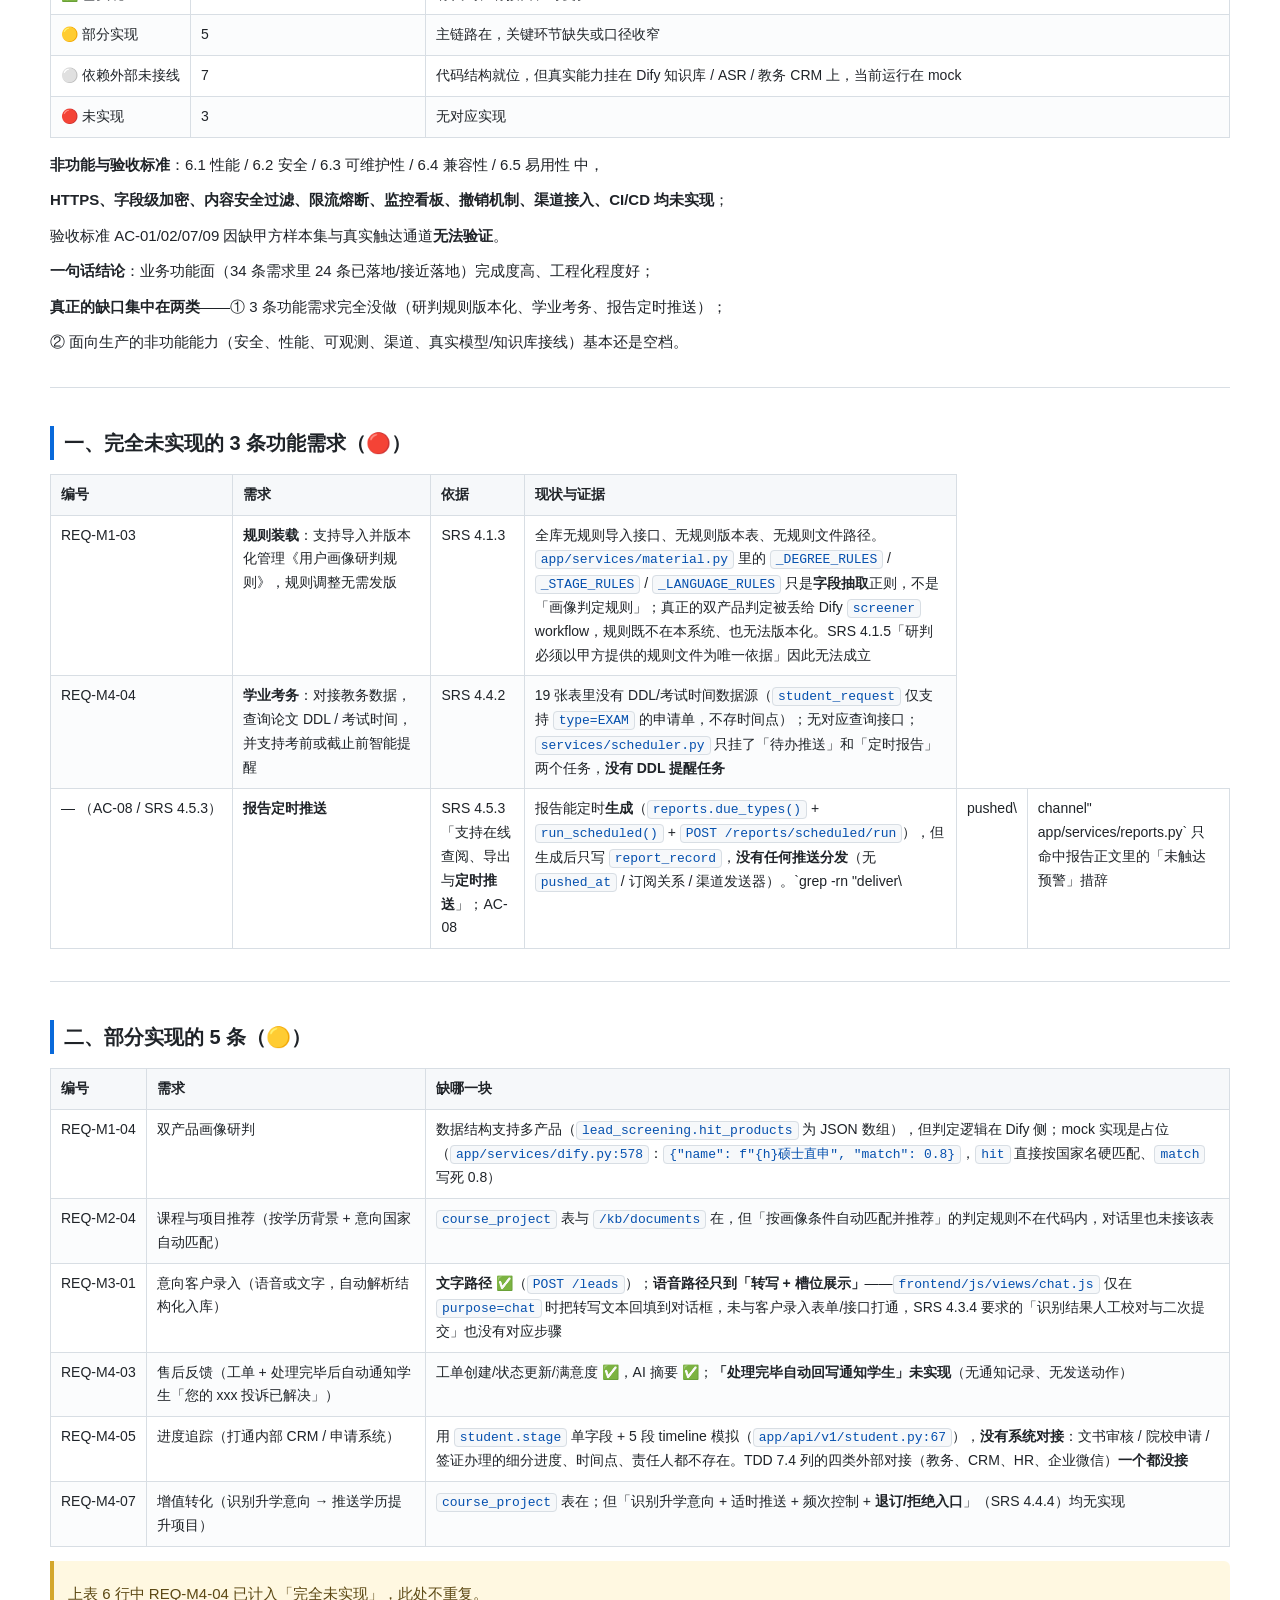
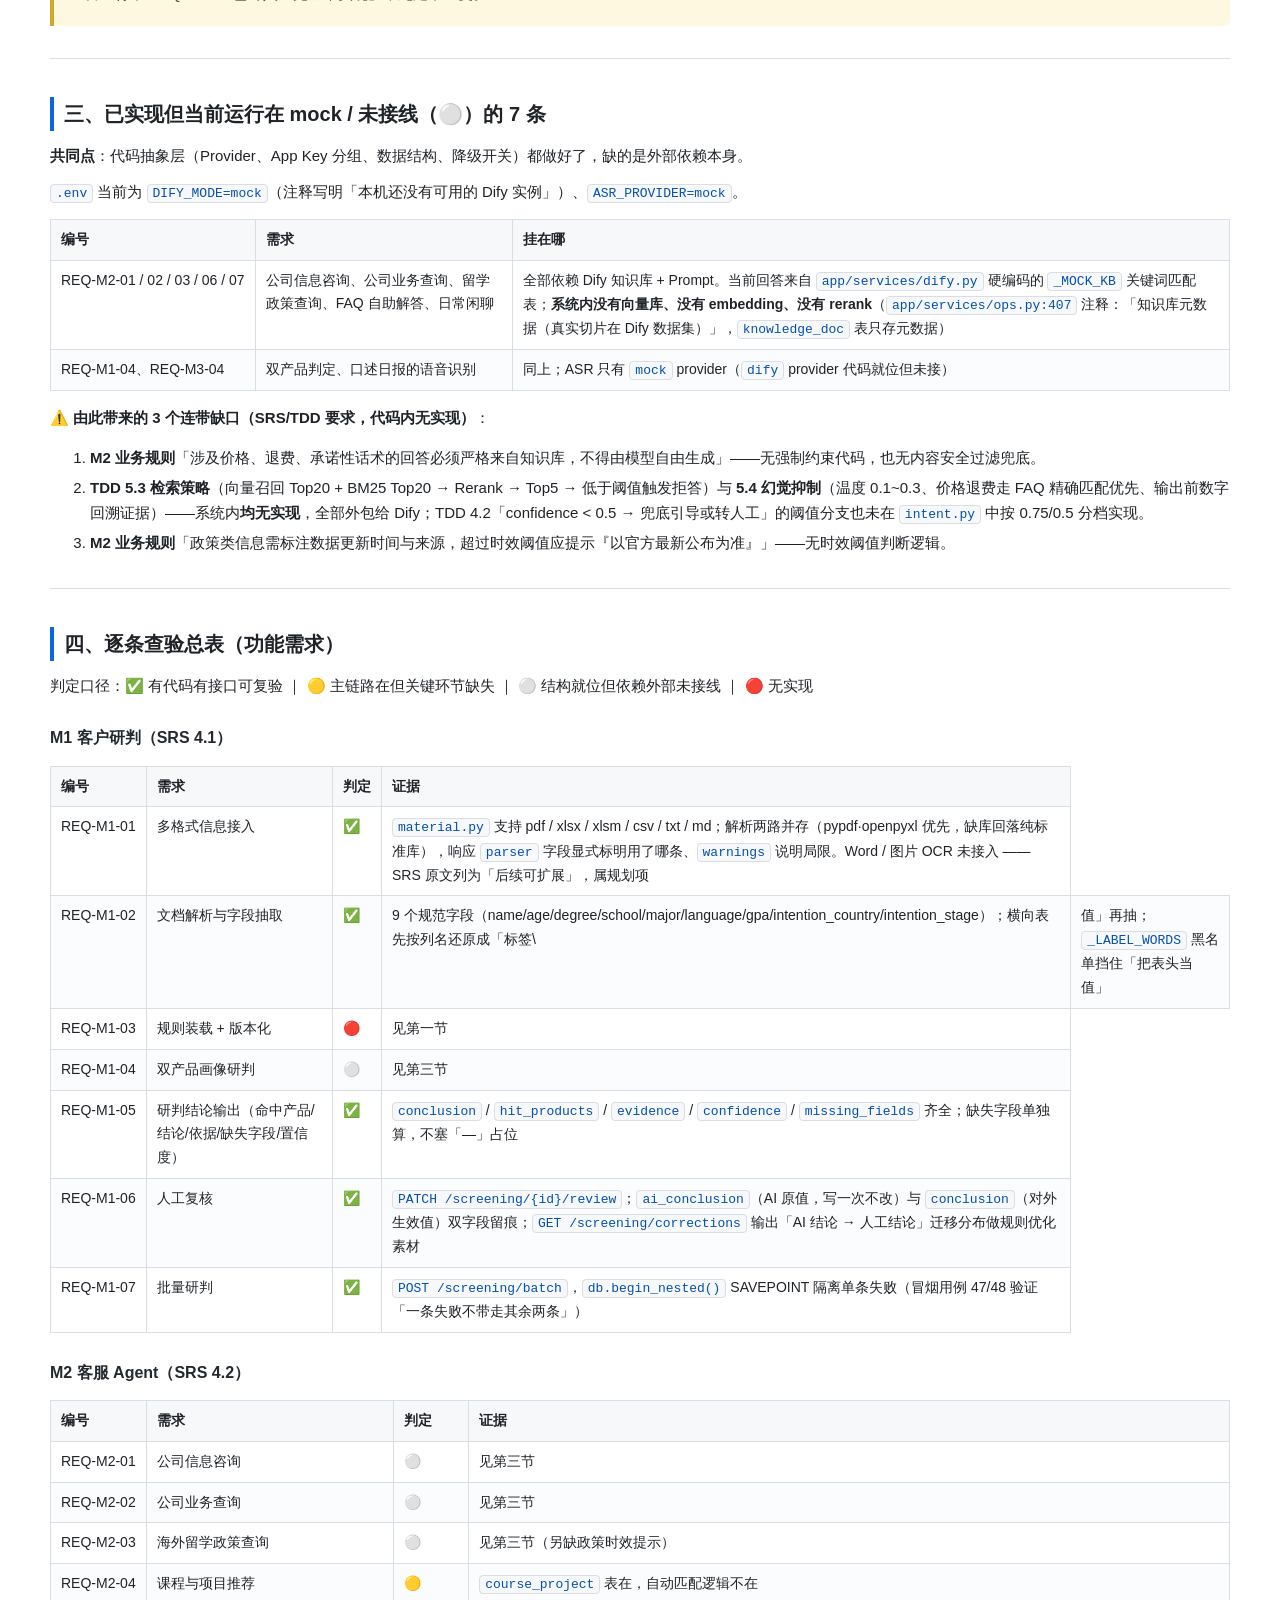
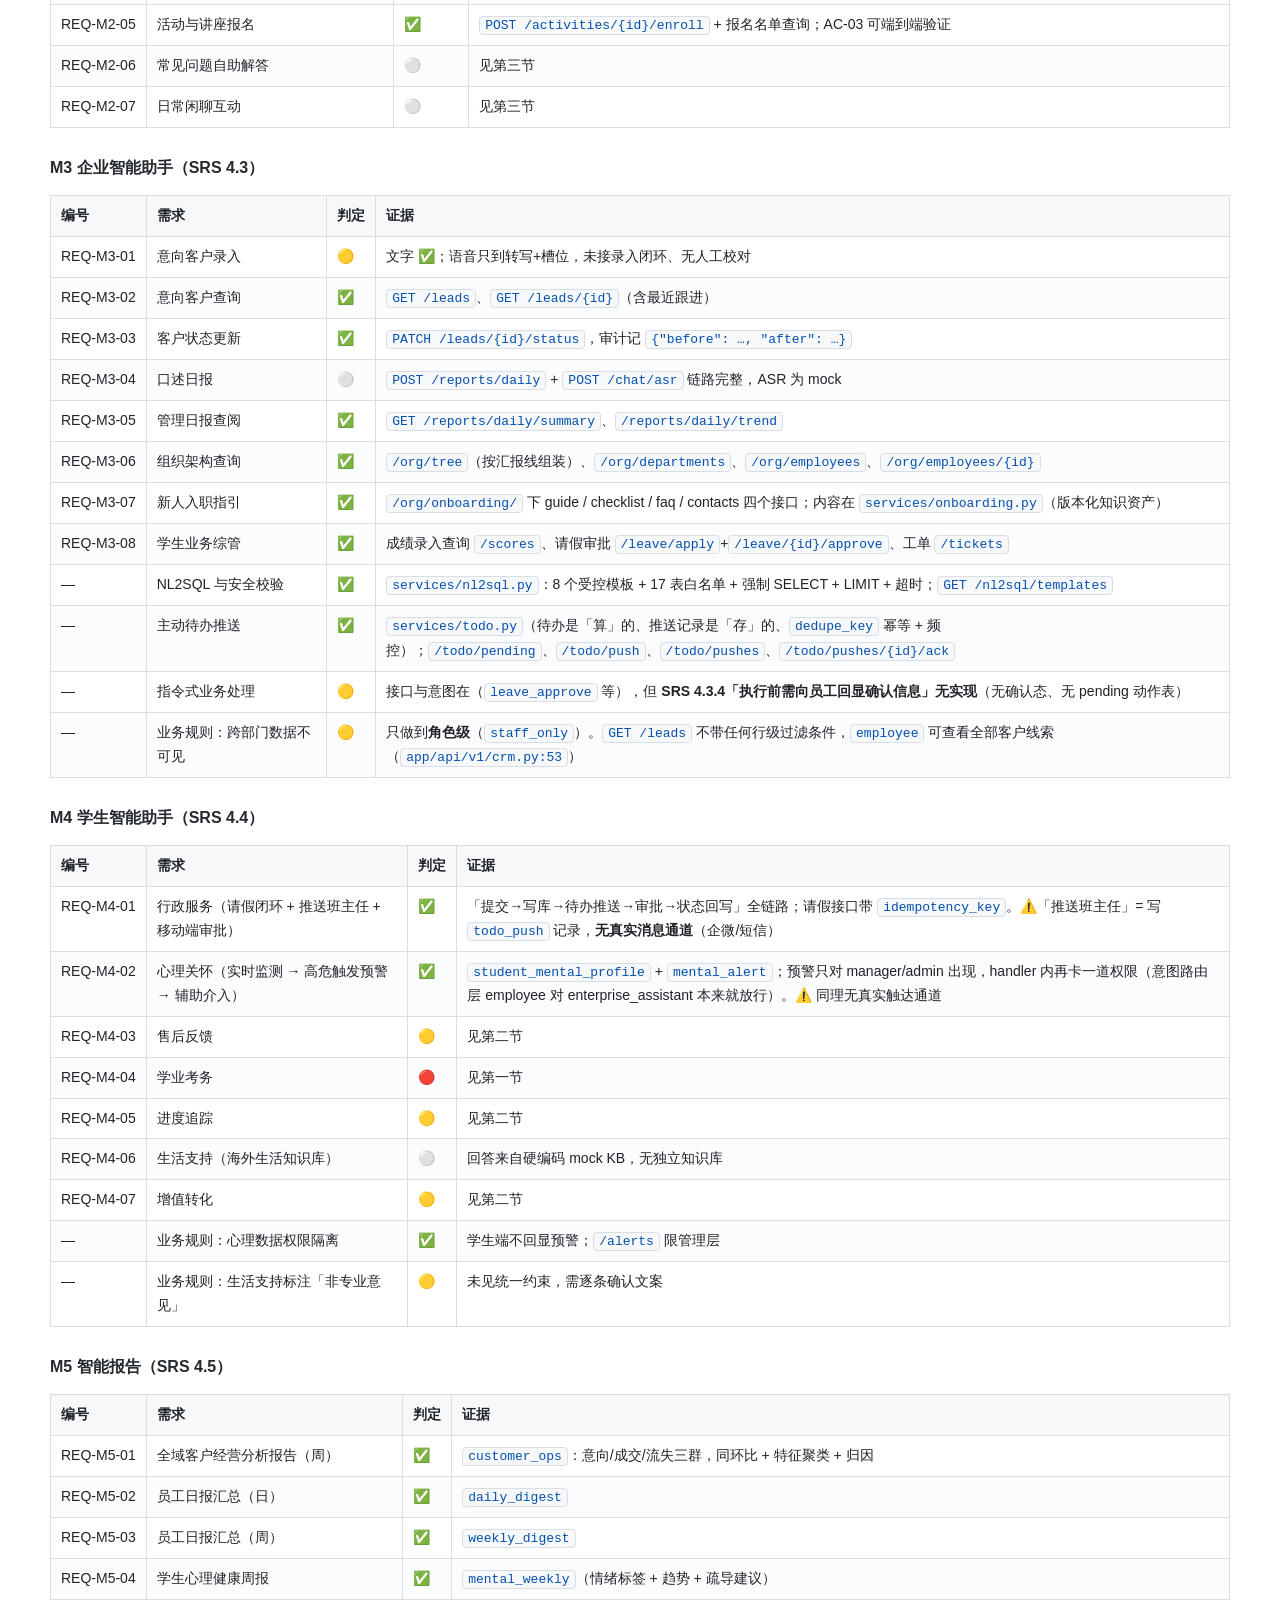
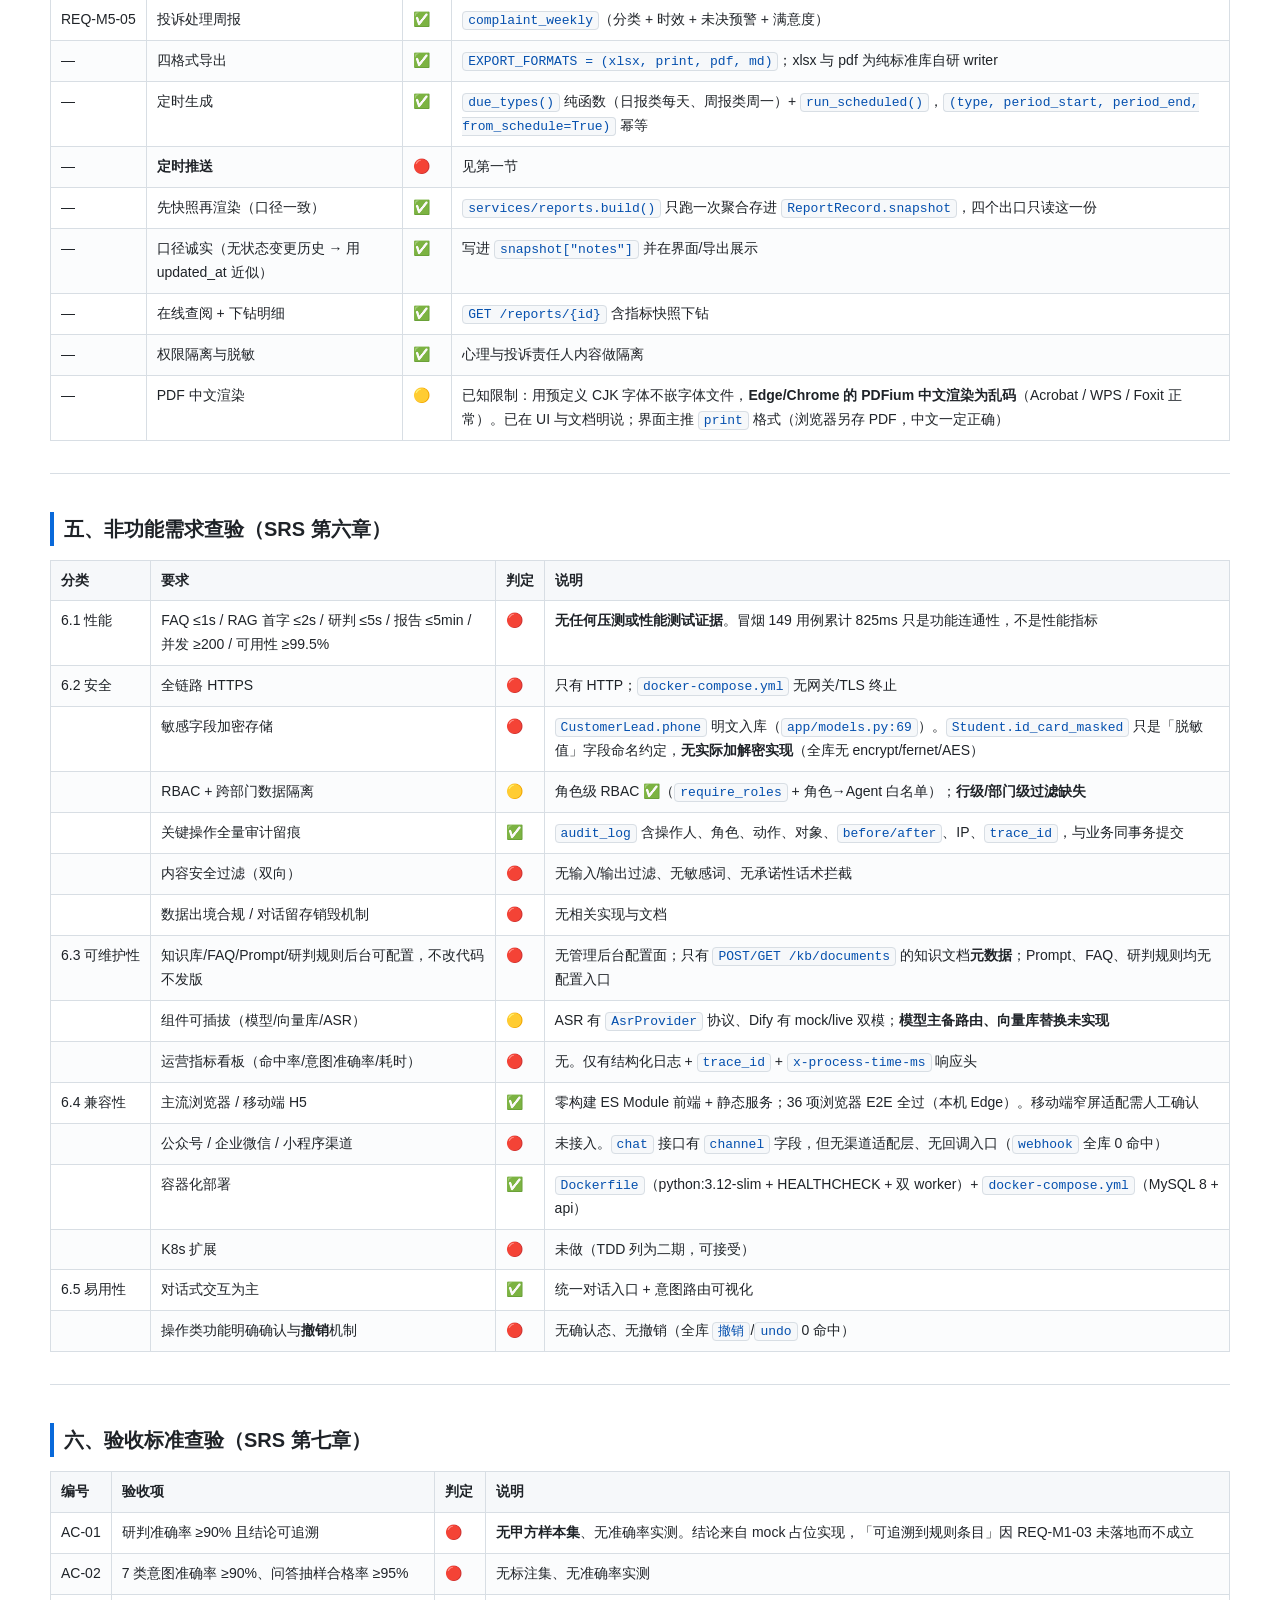
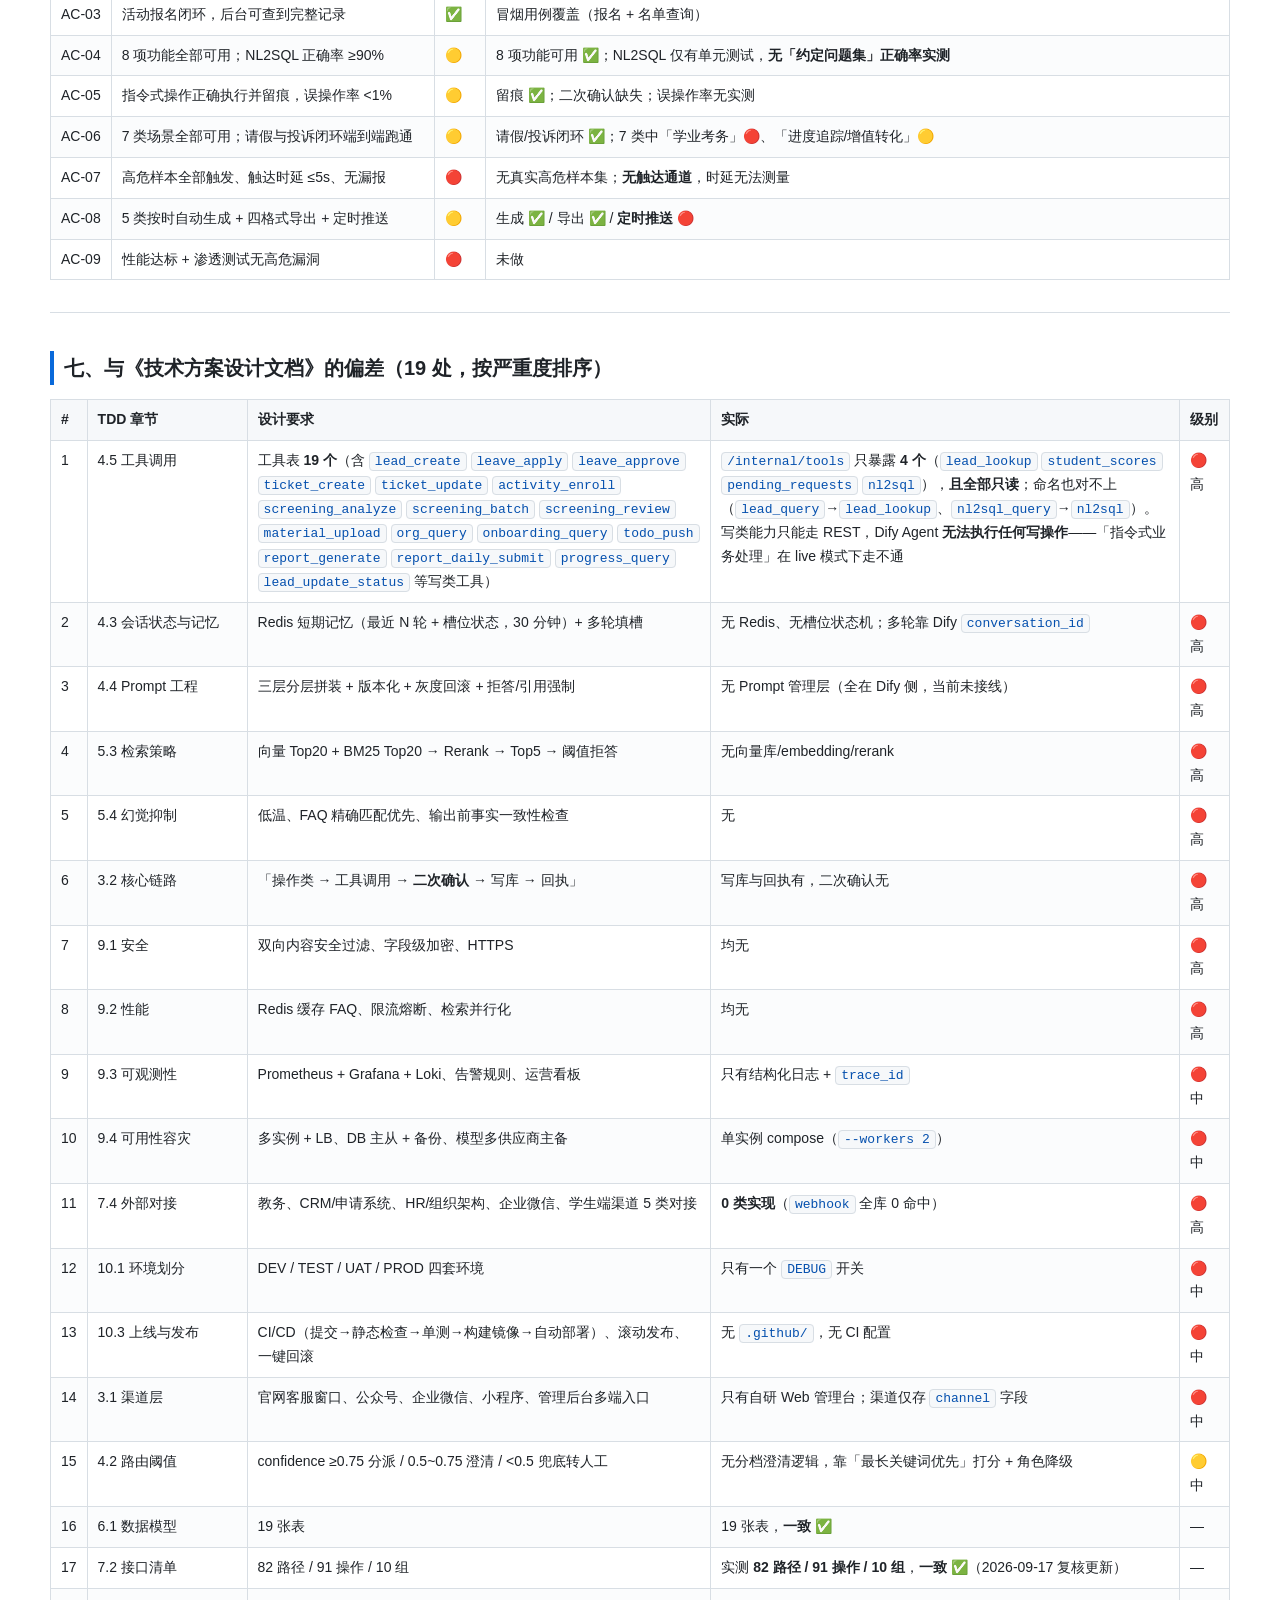
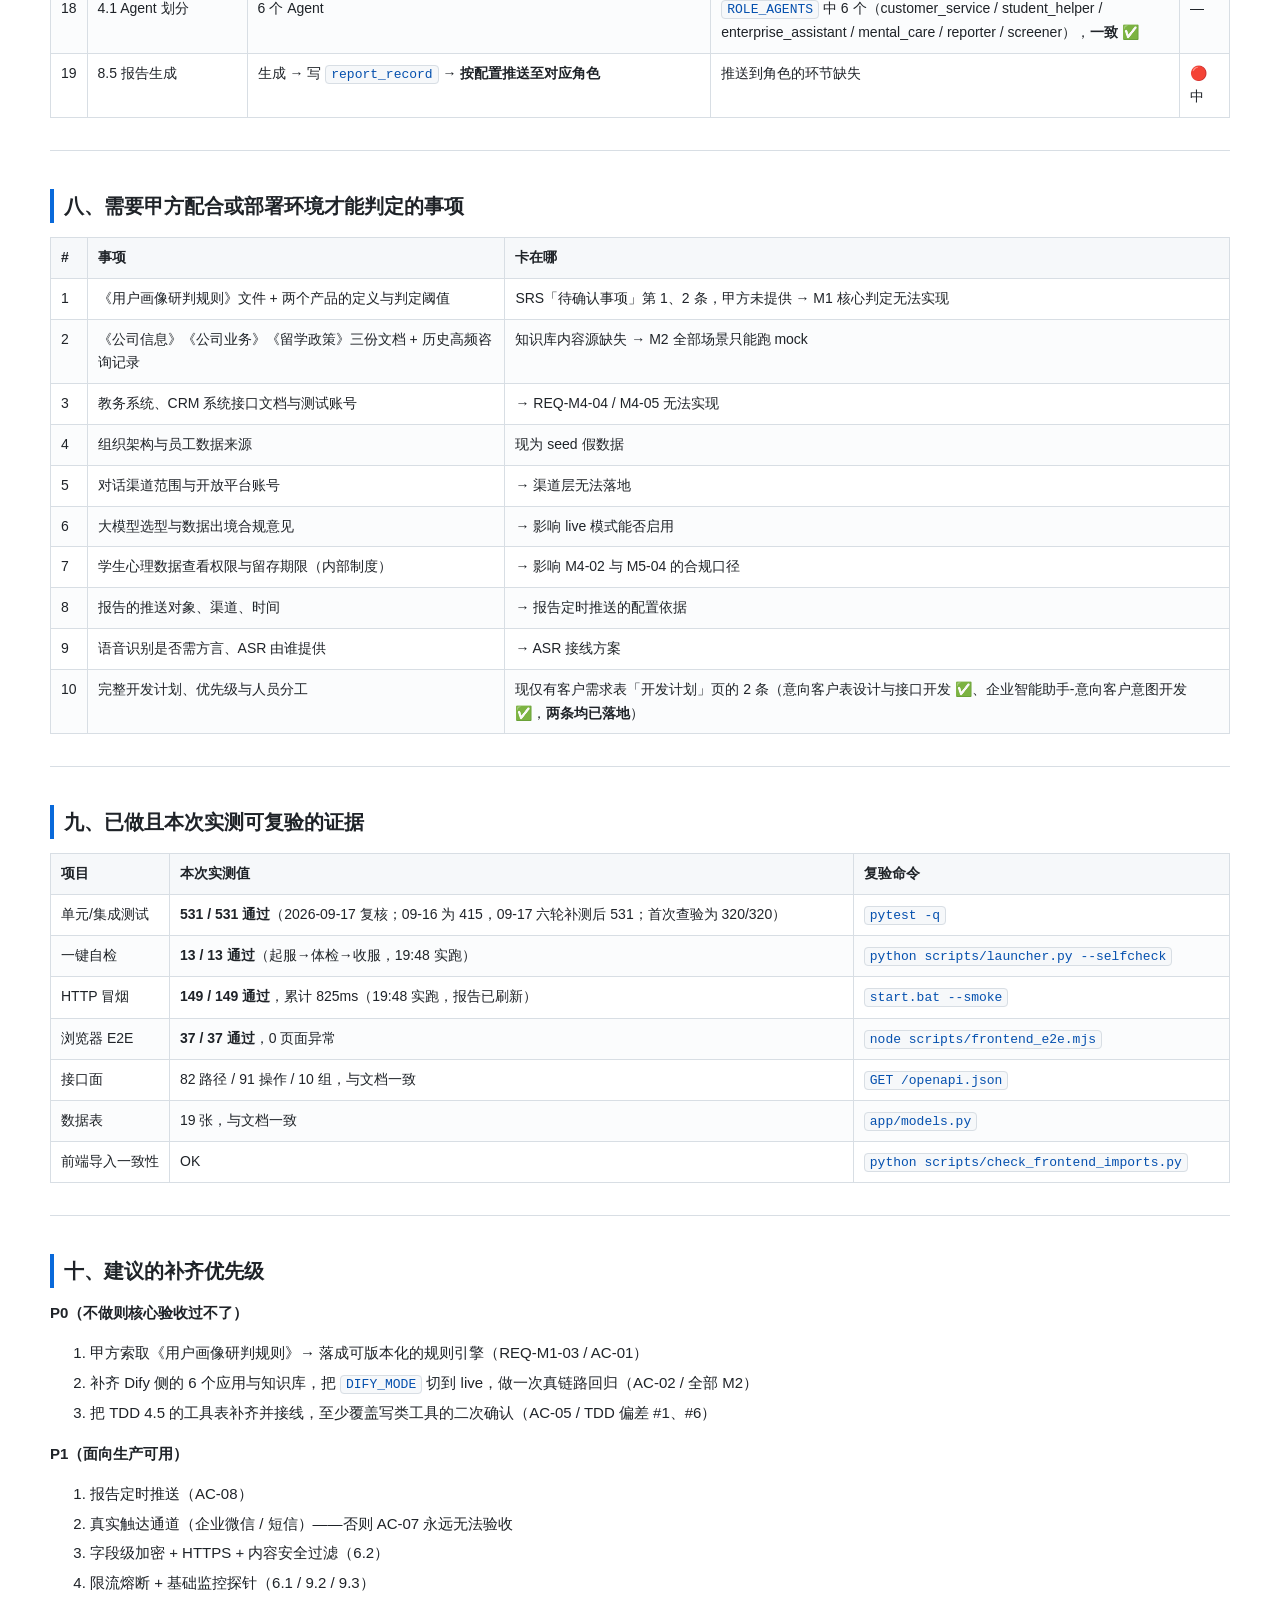
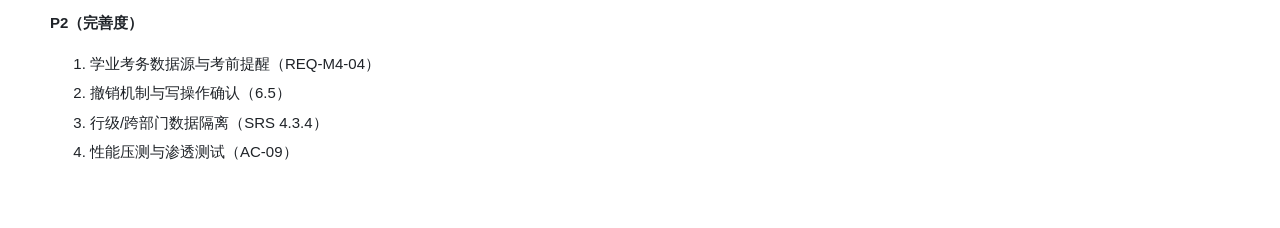
==== commit 0beae691: "feat(security): 客户手机号字段级加密 + 对话内容安全过滤（六项加固收口） - services/crypto.py：手机号三件套（phone 打码值 / phone_enc Fern" ====
--- a/02-源代码/ai-assistant/reports/需求完成情况查验报告.html
+++ b/02-源代码/ai-assistant/reports/需求完成情况查验报告.html
@@ -49,7 +49,7 @@
 <h1>项目需求完成情况查验报告</h1>
 <ul><li><strong>查验对象</strong>：<code>ai-assistant</code>（留学机构 AI 智能助手系统）</li><li><strong>项目根（主目录）</strong>：<code>C:\Users\机械革命\Desktop\留学机构AI助手系统_交付\02-源代码\ai-assistant\</code></li></ul>
 <p>（原 <code>2026-09-12-11-04-16\</code> 已不存在）</p>
-<ul><li><strong>查验依据</strong>：<code>客户需求表.xlsx</code>（客户需求页 / 开发计划页）、<code>AI智能助手系统_需求规格说明书.docx</code>（SRS V1.0）、<code>AI智能助手系统_技术方案设计文档.docx</code>（TDD V1.0）</li><li><strong>查验方式</strong>：静态比对（源码 / 模型 / 路由 / 配置 / 部署件）+ 实测（pytest、一键自检、冒烟、E2E）</li><li><strong>查验时间</strong>：2026-09-15（<strong>2026-09-16 复测</strong>：Dify 切 live 后全量重跑，基线升至 pytest 415 / E2E 37；<strong>2026-09-17 清理死代码并补测后</strong>为 pytest 440 / 覆盖率 90%；<strong>同日再收口低覆盖模块后</strong>为 pytest 472 / 覆盖率 91%；<strong>补工具层分支后</strong>为 pytest 502 / 覆盖率 93%；<strong>补客户行级隔离后</strong>为 pytest 503 / 覆盖率 93%；<strong>加限流与监控探针后</strong>为 pytest 512 / 覆盖率 93%）</li></ul>
+<ul><li><strong>查验依据</strong>：<code>客户需求表.xlsx</code>（客户需求页 / 开发计划页）、<code>AI智能助手系统_需求规格说明书.docx</code>（SRS V1.0）、<code>AI智能助手系统_技术方案设计文档.docx</code>（TDD V1.0）</li><li><strong>查验方式</strong>：静态比对（源码 / 模型 / 路由 / 配置 / 部署件）+ 实测（pytest、一键自检、冒烟、E2E）</li><li><strong>查验时间</strong>：2026-09-15（<strong>2026-09-16 复测</strong>：Dify 切 live 后全量重跑，基线升至 pytest 415 / E2E 37；<strong>2026-09-17 清理死代码并补测后</strong>为 pytest 440 / 覆盖率 90%；<strong>同日再收口低覆盖模块后</strong>为 pytest 472 / 覆盖率 91%；<strong>补工具层分支后</strong>为 pytest 502 / 覆盖率 93%；<strong>补客户行级隔离后</strong>为 pytest 503 / 覆盖率 93%；<strong>加限流与监控探针后</strong>为 pytest 512 / 覆盖率 93%；<strong>加字段加密与内容安全后</strong>为 pytest 531 / 覆盖率 93%）</li></ul>
 <hr>
 <h2>修复进展（同日 20:2x 复核；2026-09-16 补充 Dify live 收口）</h2>
 <blockquote><p>本文档下方主体为<strong>首次查验（19:49）</strong>的原始记录。查验后已按结论推进修复，下列空档<strong>已闭环</strong>，</p></blockquote>
@@ -67,7 +67,7 @@
 <tr><td>研判结论抖动 / <code>intent</code> 返回整句</td><td>✅ 已修复（09-16）</td><td>规则表回填（<code>seed.py</code> 补判空守卫）→ <code>rule_source=local</code> 确定；router 的 <code>intent</code> 加 17 值 enum + 提示词约束</td></tr>
 <tr><td><code>smoke_test.py</code> 默认端口与 launcher 漂移</td><td>✅ 已修复（09-16）</td><td><code>--base</code> 改自动发现，新增 <code>tests/test_port_contract.py</code>（8 条）守护</td></tr>
 </tbody></table>
-<p><strong>复核实测</strong>：pytest <strong>512/512</strong>（09-16 为 415，09-17 五轮补测后 512；覆盖率 93%） · 一键自检 <strong>13/13</strong> · 冒烟 <strong>149/149</strong> · 浏览器 E2E <strong>37/37</strong> · Dify 接线 <strong>7/7 [OK]</strong>。</p>
+<p><strong>复核实测</strong>：pytest <strong>531/531</strong>（09-16 为 415，09-17 六轮补测后 531；覆盖率 93%） · 一键自检 <strong>13/13</strong> · 冒烟 <strong>149/149</strong> · 浏览器 E2E <strong>37/37</strong> · Dify 接线 <strong>7/7 [OK]</strong>。</p>
 <p><strong>仍未闭环</strong>（属生产化非功能能力，非本次修复范围）：HTTPS、字段级加密（<code>customer_lead.phone</code> 明文）、限流熔断、</p>
 <p>内容安全过滤、监控看板、撤销机制、渠道接入（企微 / 公众号 / 小程序）、CI/CD、Redis 会话记忆、</p>
 <p>向量库 / RAG / Rerank、Prompt 版本化；<code>GET /leads</code> 仍无行级过滤（角色级权限）。</p>
@@ -281,7 +281,7 @@
 <table>
 <thead><tr><th>项目</th><th>本次实测值</th><th>复验命令</th></tr></thead>
 <tbody>
-<tr><td>单元/集成测试</td><td><strong>512 / 512 通过</strong>（2026-09-17 复核；09-16 为 415，09-17 五轮补测后 512；首次查验为 320/320）</td><td><code>pytest -q</code></td></tr>
+<tr><td>单元/集成测试</td><td><strong>531 / 531 通过</strong>（2026-09-17 复核；09-16 为 415，09-17 六轮补测后 531；首次查验为 320/320）</td><td><code>pytest -q</code></td></tr>
 <tr><td>一键自检</td><td><strong>13 / 13 通过</strong>（起服→体检→收服，19:48 实跑）</td><td><code>python scripts/launcher.py --selfcheck</code></td></tr>
 <tr><td>HTTP 冒烟</td><td><strong>149 / 149 通过</strong>，累计 825ms（19:48 实跑，报告已刷新）</td><td><code>start.bat --smoke</code></td></tr>
 <tr><td>浏览器 E2E</td><td><strong>37 / 37 通过</strong>，0 页面异常</td><td><code>node scripts/frontend_e2e.mjs</code></td></tr>
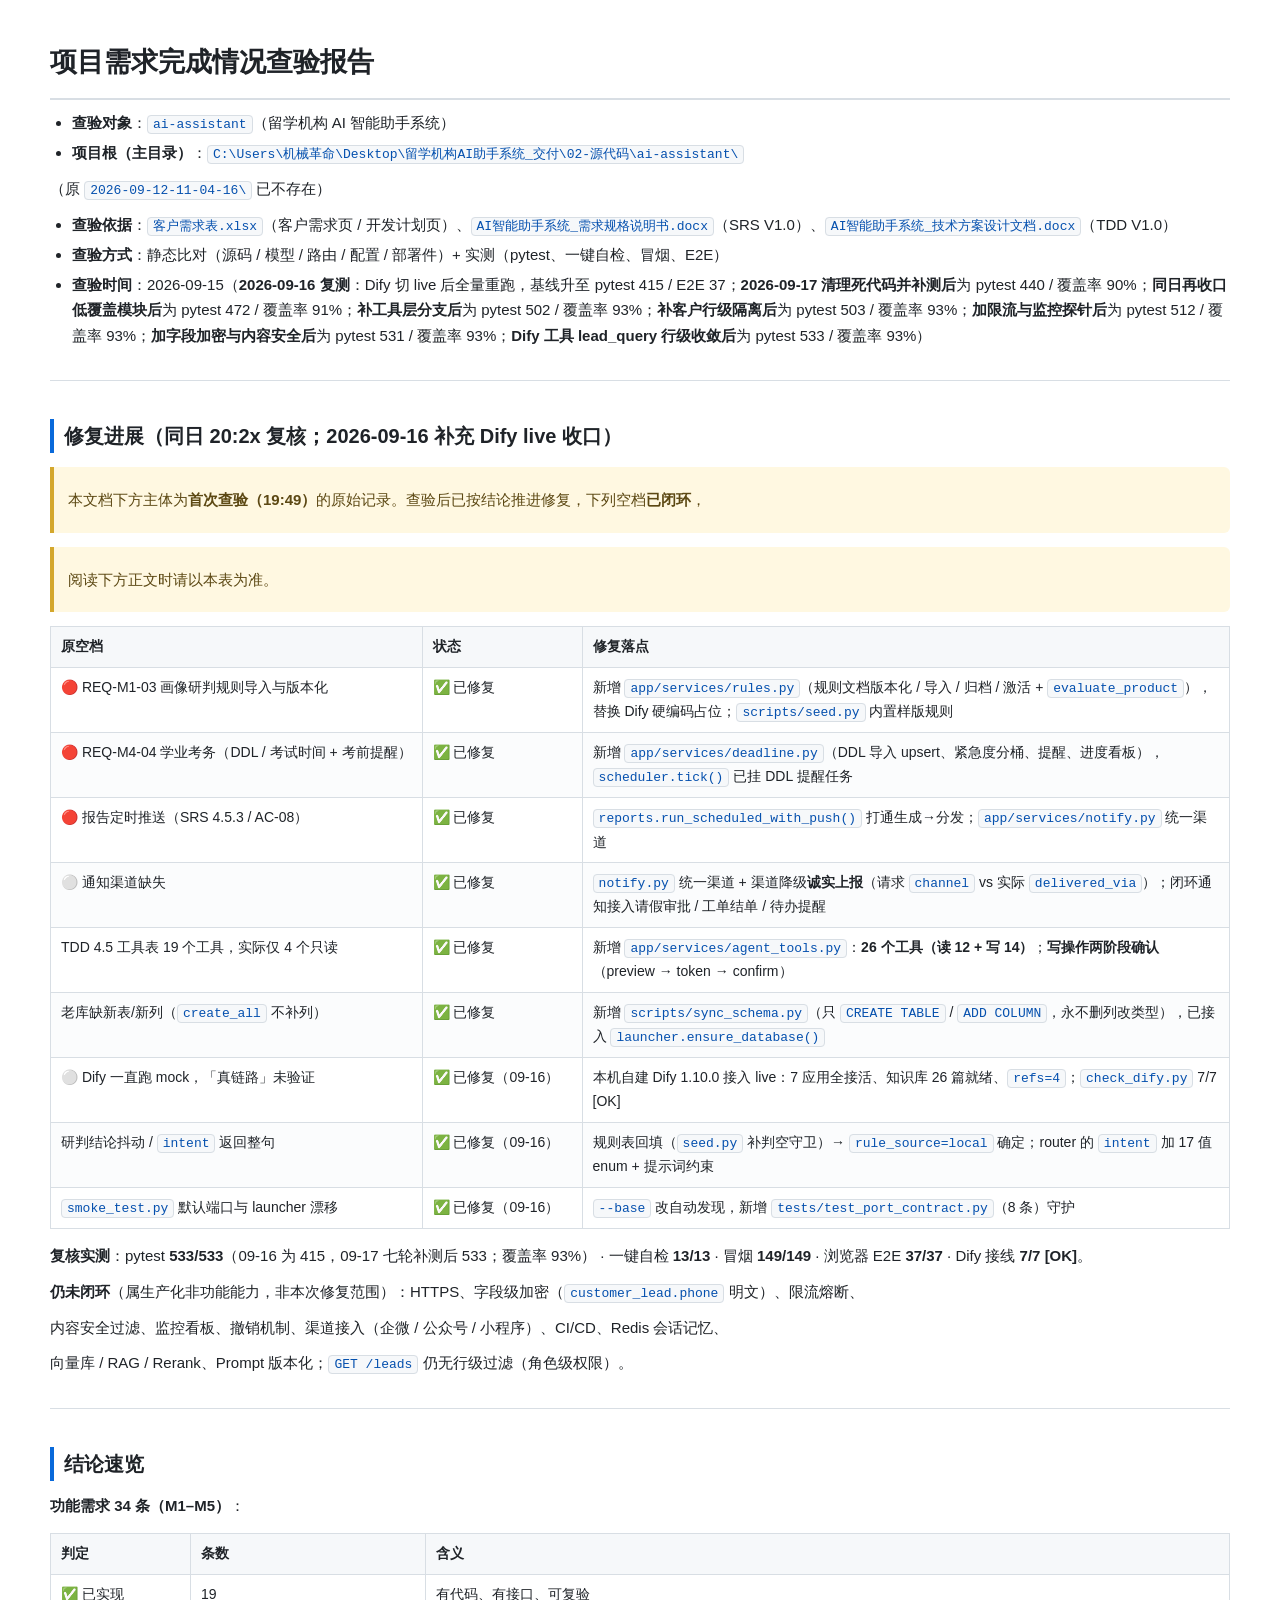
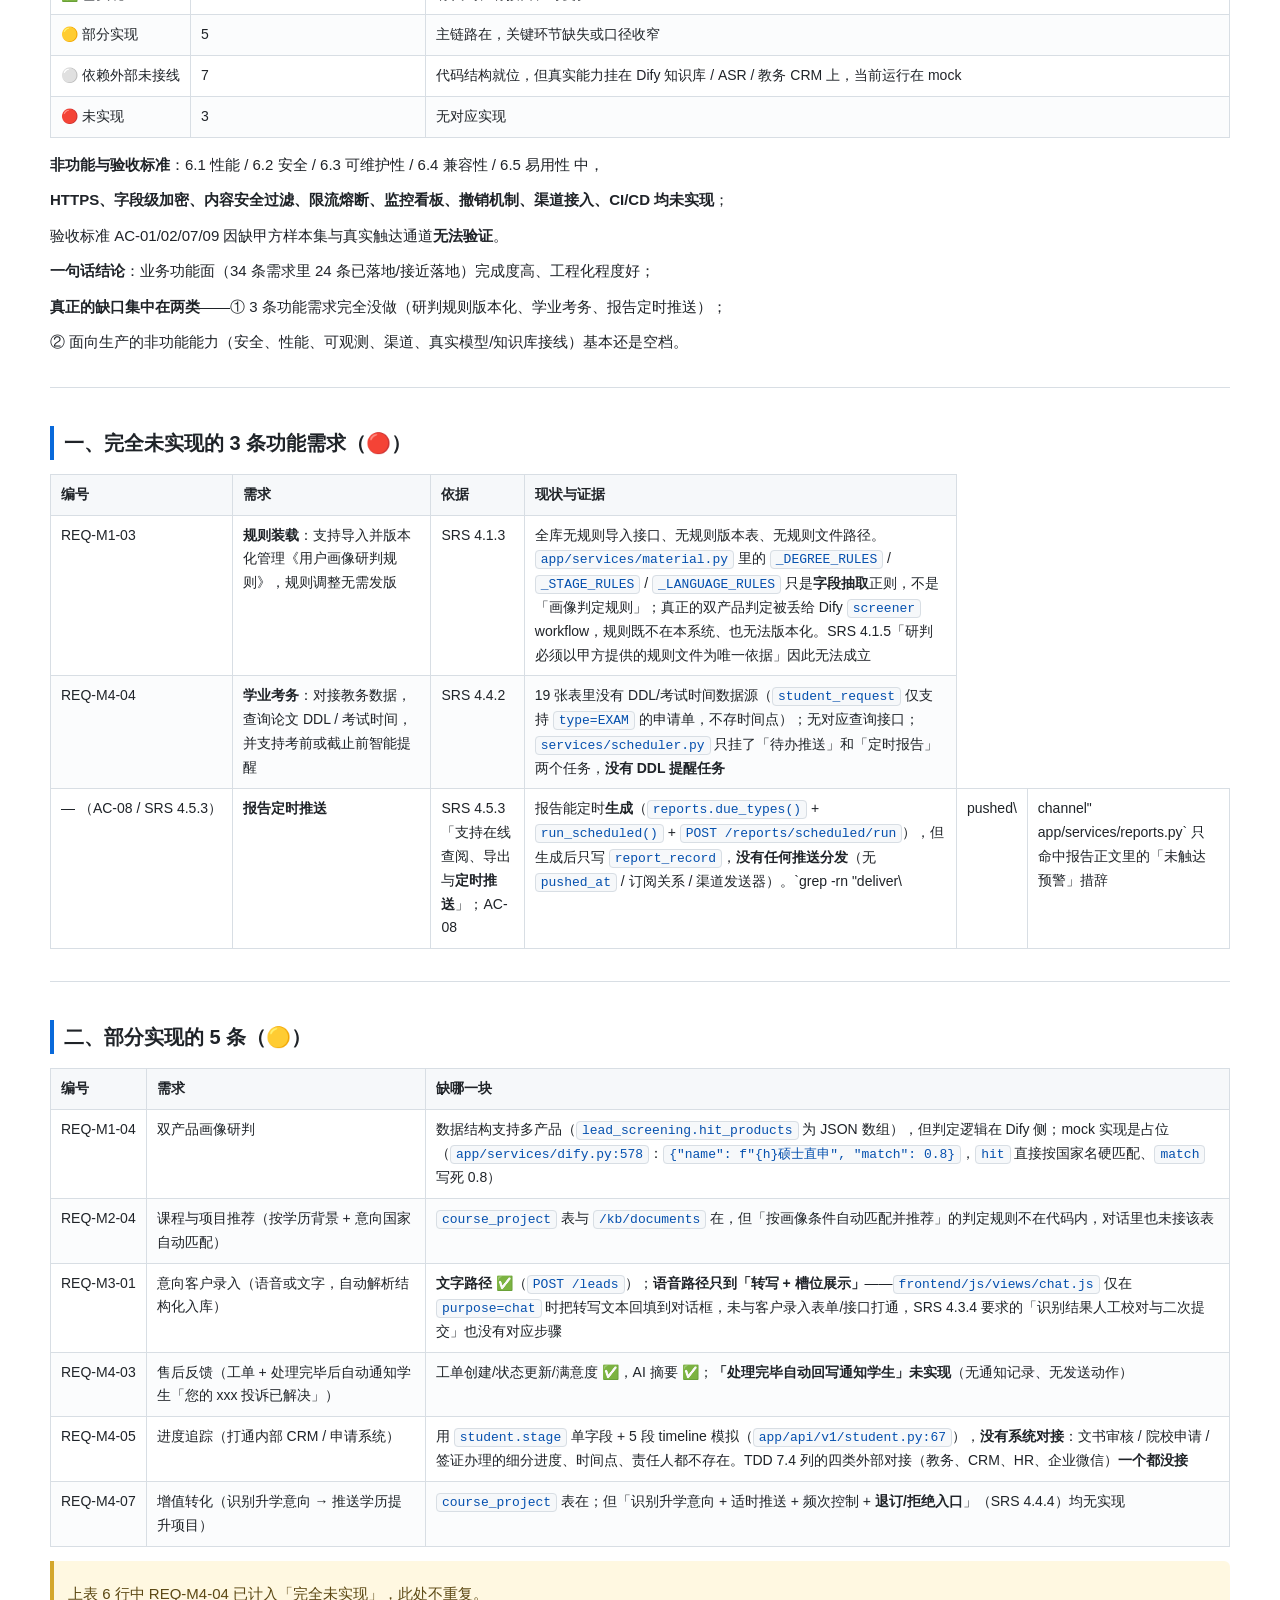
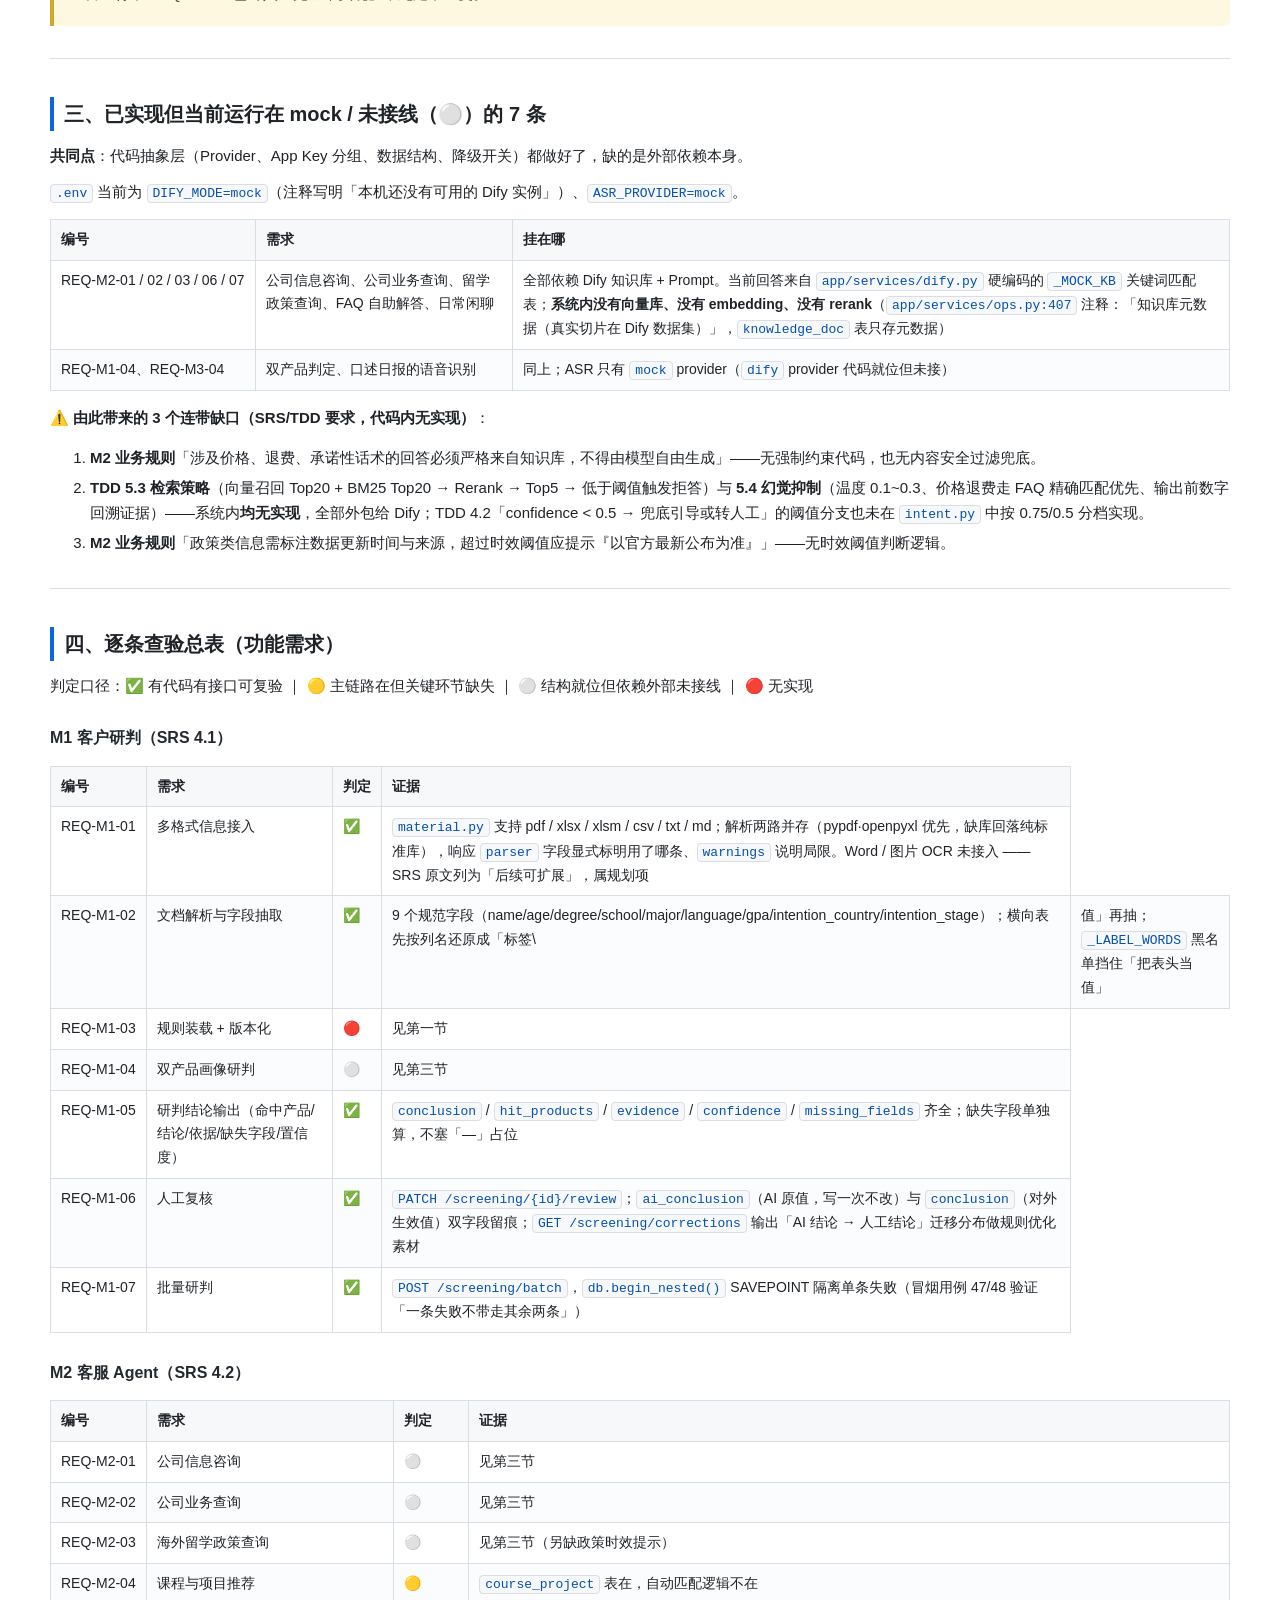
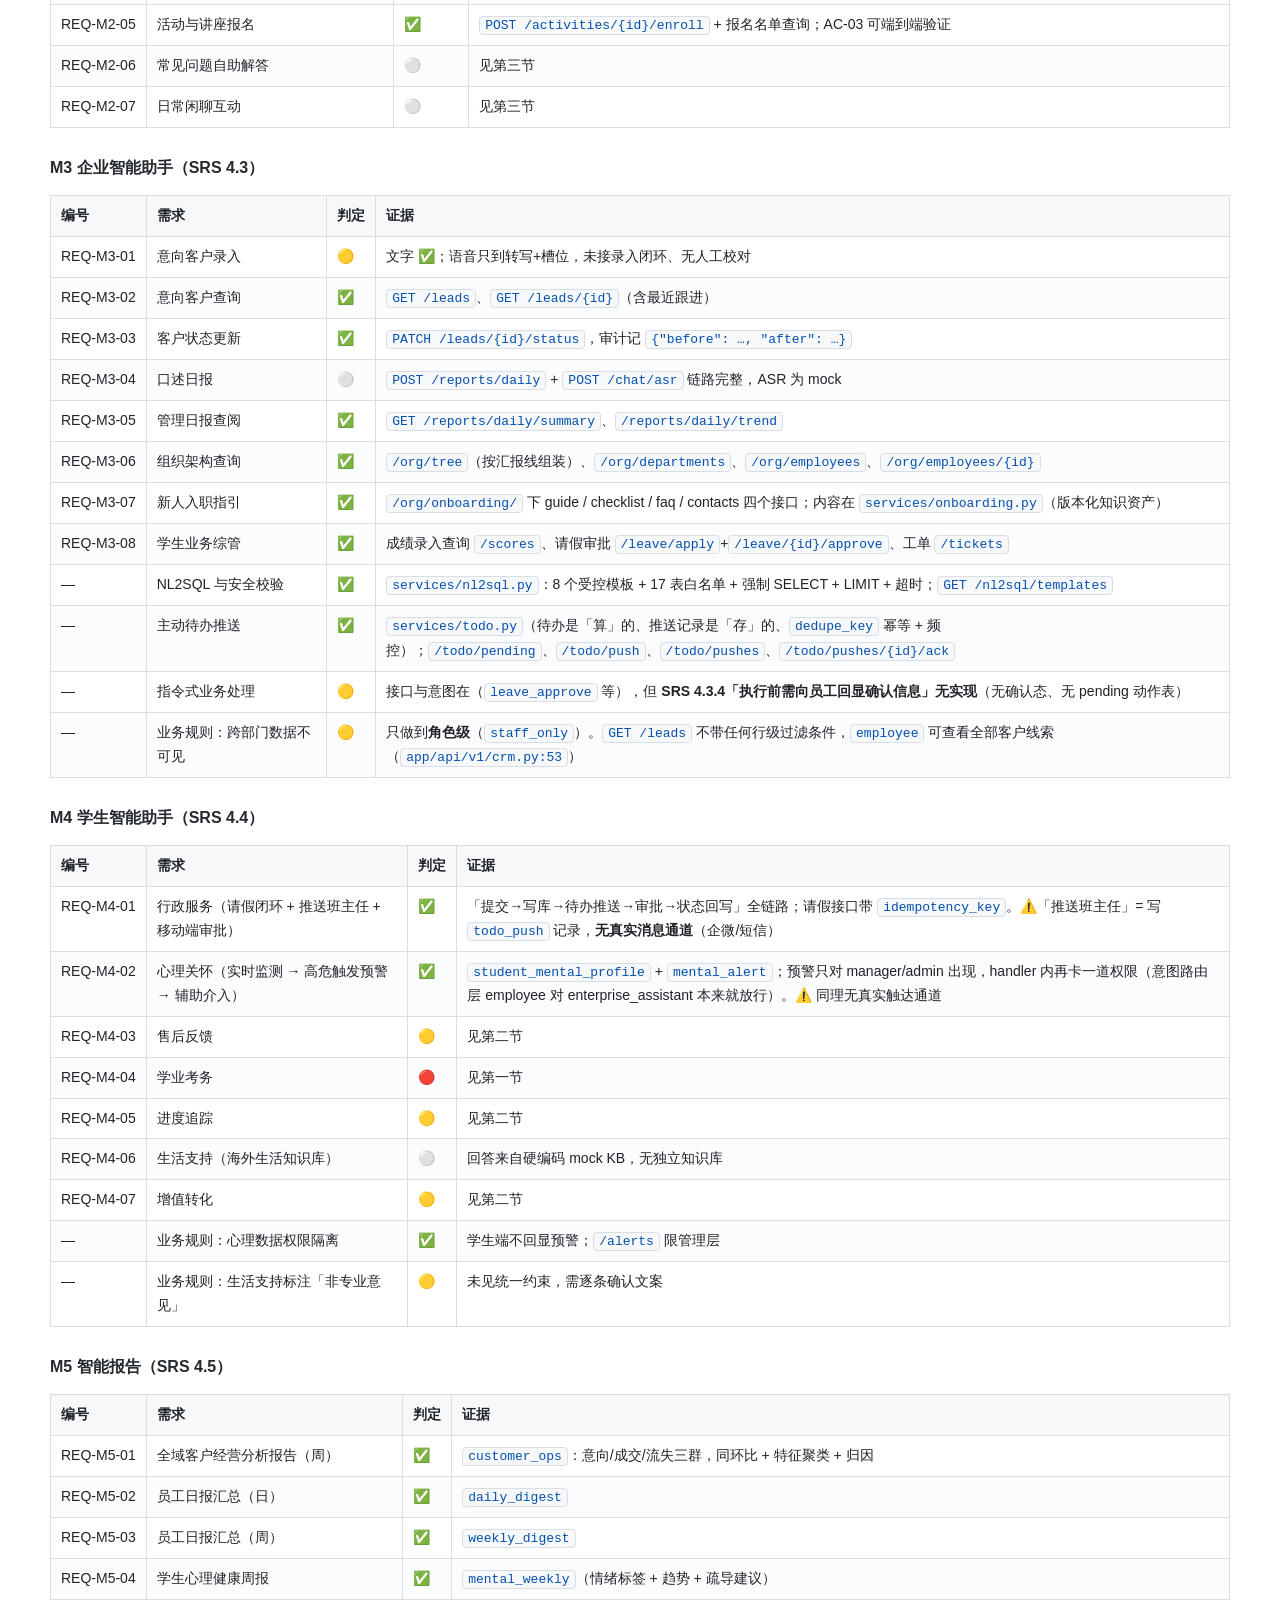
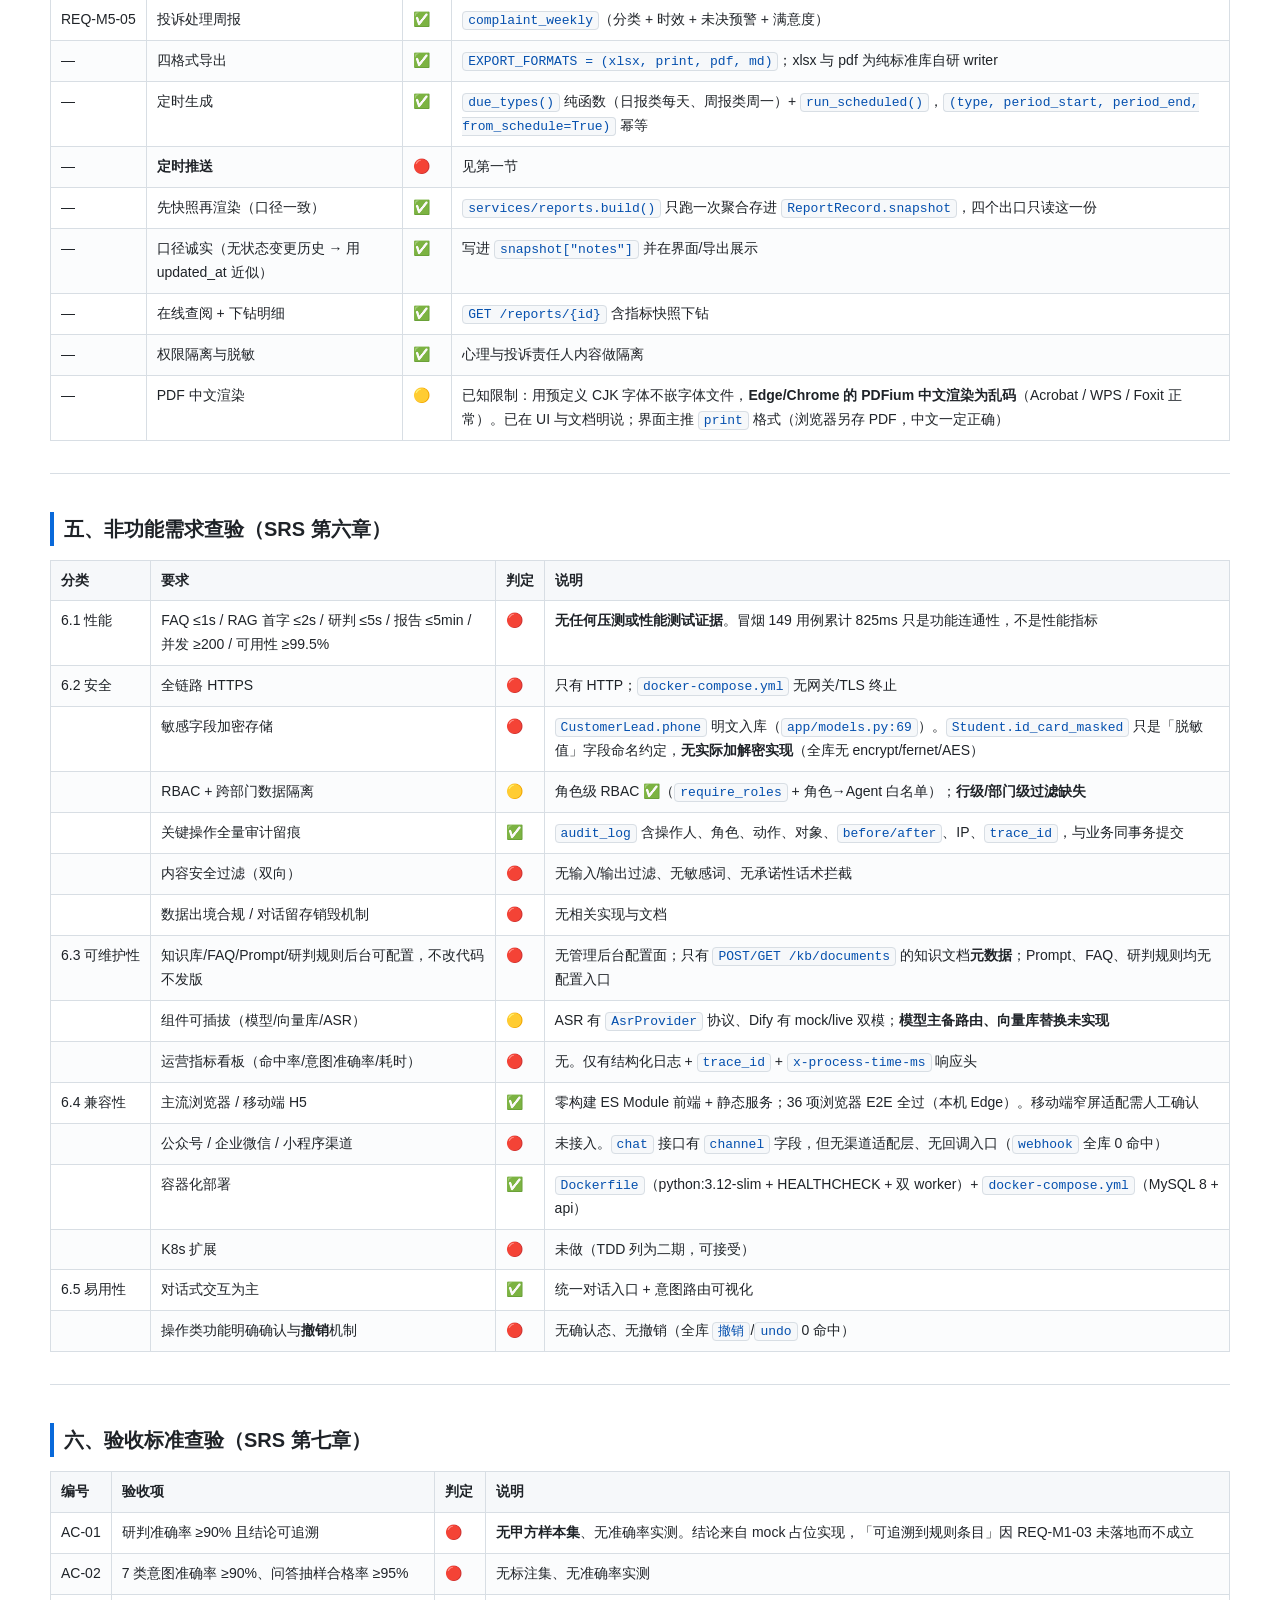
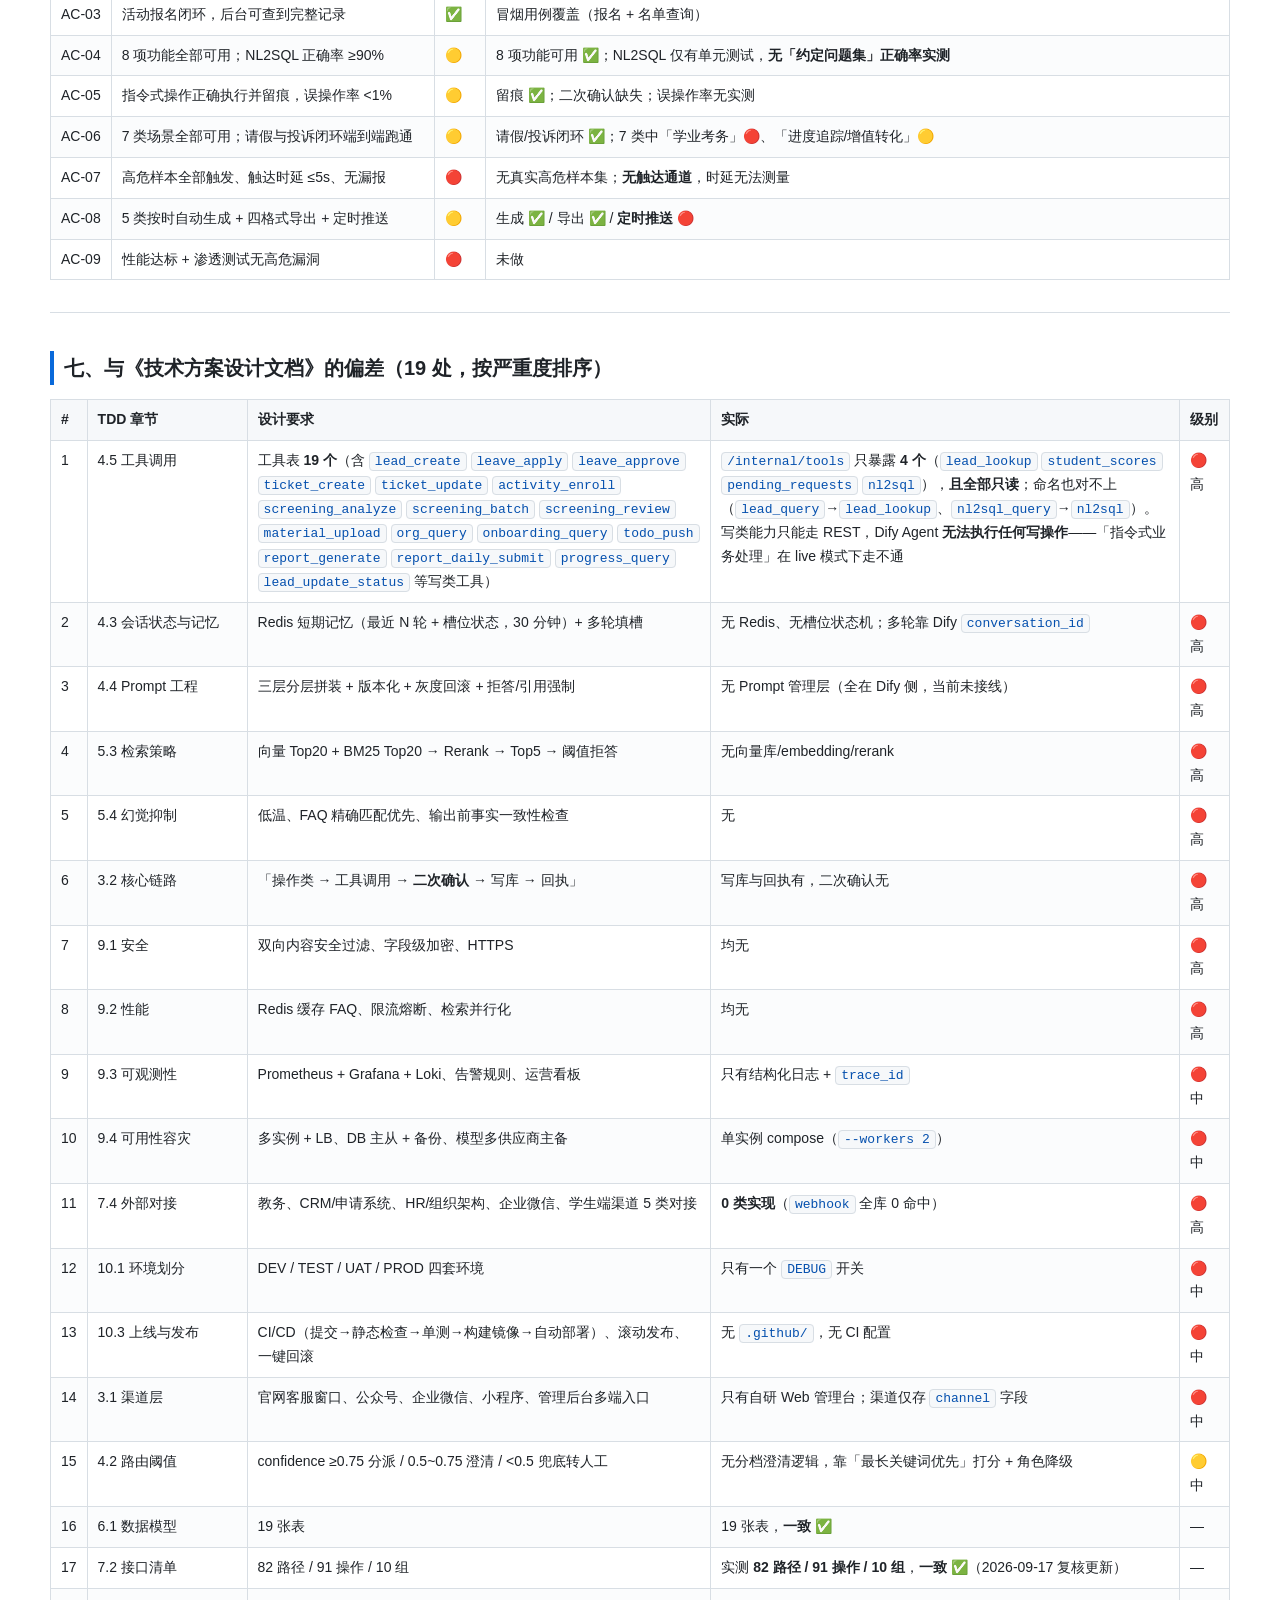
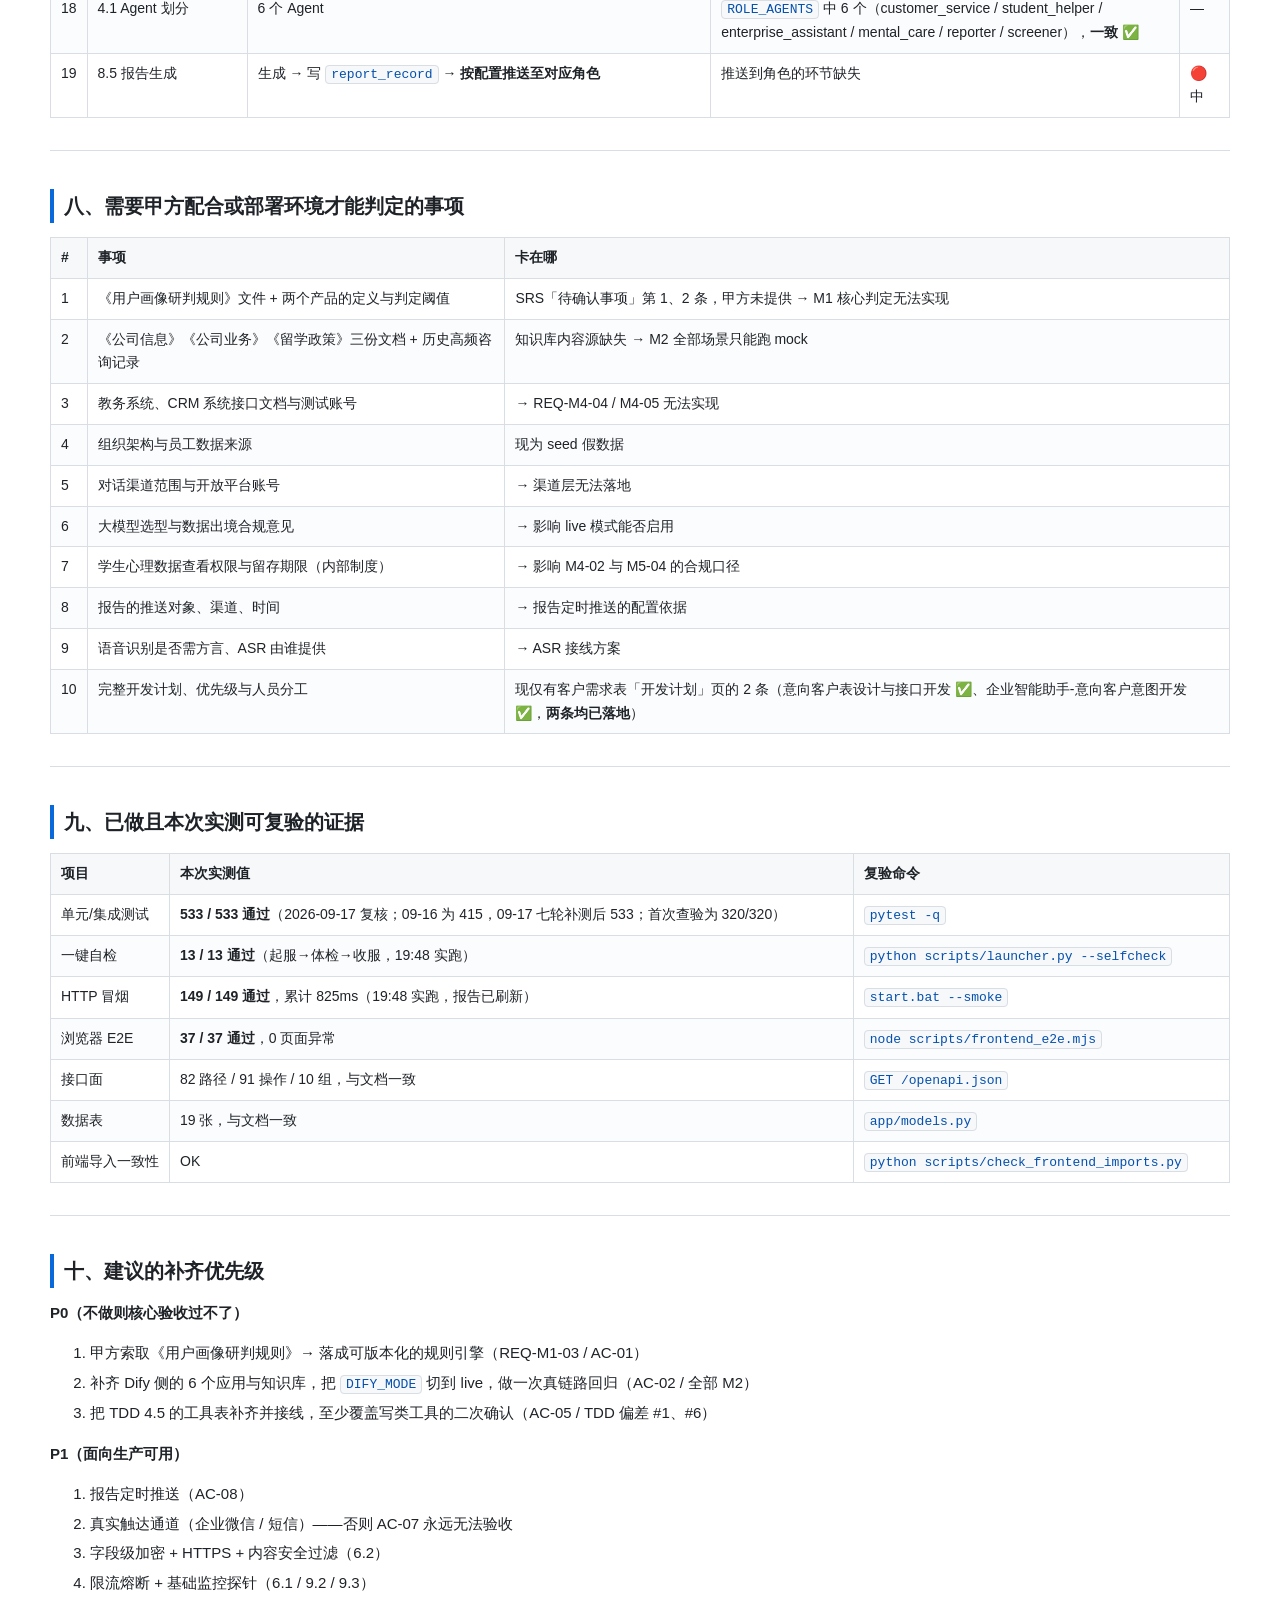
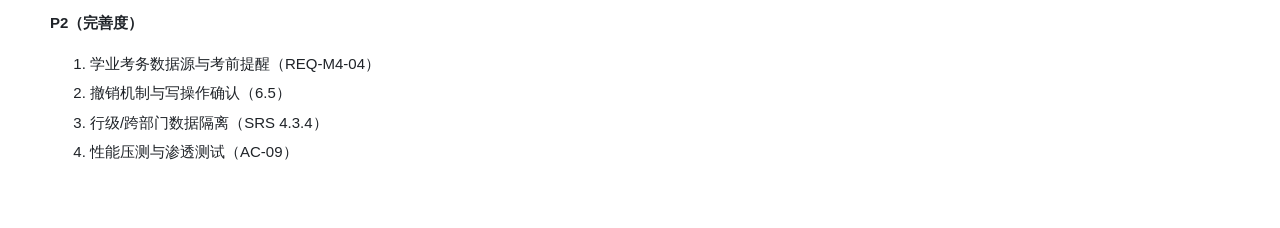
==== commit a508fd7e: "security(agent_tools): lead_query 按 owner 行级收敛（方案 A），两条入口口径统一 - _lead_query：非 manager 强制 owner_id 收敛" ====
--- a/02-源代码/ai-assistant/reports/需求完成情况查验报告.html
+++ b/02-源代码/ai-assistant/reports/需求完成情况查验报告.html
@@ -49,7 +49,7 @@
 <h1>项目需求完成情况查验报告</h1>
 <ul><li><strong>查验对象</strong>：<code>ai-assistant</code>（留学机构 AI 智能助手系统）</li><li><strong>项目根（主目录）</strong>：<code>C:\Users\机械革命\Desktop\留学机构AI助手系统_交付\02-源代码\ai-assistant\</code></li></ul>
 <p>（原 <code>2026-09-12-11-04-16\</code> 已不存在）</p>
-<ul><li><strong>查验依据</strong>：<code>客户需求表.xlsx</code>（客户需求页 / 开发计划页）、<code>AI智能助手系统_需求规格说明书.docx</code>（SRS V1.0）、<code>AI智能助手系统_技术方案设计文档.docx</code>（TDD V1.0）</li><li><strong>查验方式</strong>：静态比对（源码 / 模型 / 路由 / 配置 / 部署件）+ 实测（pytest、一键自检、冒烟、E2E）</li><li><strong>查验时间</strong>：2026-09-15（<strong>2026-09-16 复测</strong>：Dify 切 live 后全量重跑，基线升至 pytest 415 / E2E 37；<strong>2026-09-17 清理死代码并补测后</strong>为 pytest 440 / 覆盖率 90%；<strong>同日再收口低覆盖模块后</strong>为 pytest 472 / 覆盖率 91%；<strong>补工具层分支后</strong>为 pytest 502 / 覆盖率 93%；<strong>补客户行级隔离后</strong>为 pytest 503 / 覆盖率 93%；<strong>加限流与监控探针后</strong>为 pytest 512 / 覆盖率 93%；<strong>加字段加密与内容安全后</strong>为 pytest 531 / 覆盖率 93%）</li></ul>
+<ul><li><strong>查验依据</strong>：<code>客户需求表.xlsx</code>（客户需求页 / 开发计划页）、<code>AI智能助手系统_需求规格说明书.docx</code>（SRS V1.0）、<code>AI智能助手系统_技术方案设计文档.docx</code>（TDD V1.0）</li><li><strong>查验方式</strong>：静态比对（源码 / 模型 / 路由 / 配置 / 部署件）+ 实测（pytest、一键自检、冒烟、E2E）</li><li><strong>查验时间</strong>：2026-09-15（<strong>2026-09-16 复测</strong>：Dify 切 live 后全量重跑，基线升至 pytest 415 / E2E 37；<strong>2026-09-17 清理死代码并补测后</strong>为 pytest 440 / 覆盖率 90%；<strong>同日再收口低覆盖模块后</strong>为 pytest 472 / 覆盖率 91%；<strong>补工具层分支后</strong>为 pytest 502 / 覆盖率 93%；<strong>补客户行级隔离后</strong>为 pytest 503 / 覆盖率 93%；<strong>加限流与监控探针后</strong>为 pytest 512 / 覆盖率 93%；<strong>加字段加密与内容安全后</strong>为 pytest 531 / 覆盖率 93%；<strong>Dify 工具 lead_query 行级收敛后</strong>为 pytest 533 / 覆盖率 93%）</li></ul>
 <hr>
 <h2>修复进展（同日 20:2x 复核；2026-09-16 补充 Dify live 收口）</h2>
 <blockquote><p>本文档下方主体为<strong>首次查验（19:49）</strong>的原始记录。查验后已按结论推进修复，下列空档<strong>已闭环</strong>，</p></blockquote>
@@ -67,7 +67,7 @@
 <tr><td>研判结论抖动 / <code>intent</code> 返回整句</td><td>✅ 已修复（09-16）</td><td>规则表回填（<code>seed.py</code> 补判空守卫）→ <code>rule_source=local</code> 确定；router 的 <code>intent</code> 加 17 值 enum + 提示词约束</td></tr>
 <tr><td><code>smoke_test.py</code> 默认端口与 launcher 漂移</td><td>✅ 已修复（09-16）</td><td><code>--base</code> 改自动发现，新增 <code>tests/test_port_contract.py</code>（8 条）守护</td></tr>
 </tbody></table>
-<p><strong>复核实测</strong>：pytest <strong>531/531</strong>（09-16 为 415，09-17 六轮补测后 531；覆盖率 93%） · 一键自检 <strong>13/13</strong> · 冒烟 <strong>149/149</strong> · 浏览器 E2E <strong>37/37</strong> · Dify 接线 <strong>7/7 [OK]</strong>。</p>
+<p><strong>复核实测</strong>：pytest <strong>533/533</strong>（09-16 为 415，09-17 七轮补测后 533；覆盖率 93%） · 一键自检 <strong>13/13</strong> · 冒烟 <strong>149/149</strong> · 浏览器 E2E <strong>37/37</strong> · Dify 接线 <strong>7/7 [OK]</strong>。</p>
 <p><strong>仍未闭环</strong>（属生产化非功能能力，非本次修复范围）：HTTPS、字段级加密（<code>customer_lead.phone</code> 明文）、限流熔断、</p>
 <p>内容安全过滤、监控看板、撤销机制、渠道接入（企微 / 公众号 / 小程序）、CI/CD、Redis 会话记忆、</p>
 <p>向量库 / RAG / Rerank、Prompt 版本化；<code>GET /leads</code> 仍无行级过滤（角色级权限）。</p>
@@ -281,7 +281,7 @@
 <table>
 <thead><tr><th>项目</th><th>本次实测值</th><th>复验命令</th></tr></thead>
 <tbody>
-<tr><td>单元/集成测试</td><td><strong>531 / 531 通过</strong>（2026-09-17 复核；09-16 为 415，09-17 六轮补测后 531；首次查验为 320/320）</td><td><code>pytest -q</code></td></tr>
+<tr><td>单元/集成测试</td><td><strong>533 / 533 通过</strong>（2026-09-17 复核；09-16 为 415，09-17 七轮补测后 533；首次查验为 320/320）</td><td><code>pytest -q</code></td></tr>
 <tr><td>一键自检</td><td><strong>13 / 13 通过</strong>（起服→体检→收服，19:48 实跑）</td><td><code>python scripts/launcher.py --selfcheck</code></td></tr>
 <tr><td>HTTP 冒烟</td><td><strong>149 / 149 通过</strong>，累计 825ms（19:48 实跑，报告已刷新）</td><td><code>start.bat --smoke</code></td></tr>
 <tr><td>浏览器 E2E</td><td><strong>37 / 37 通过</strong>，0 页面异常</td><td><code>node scripts/frontend_e2e.mjs</code></td></tr>
